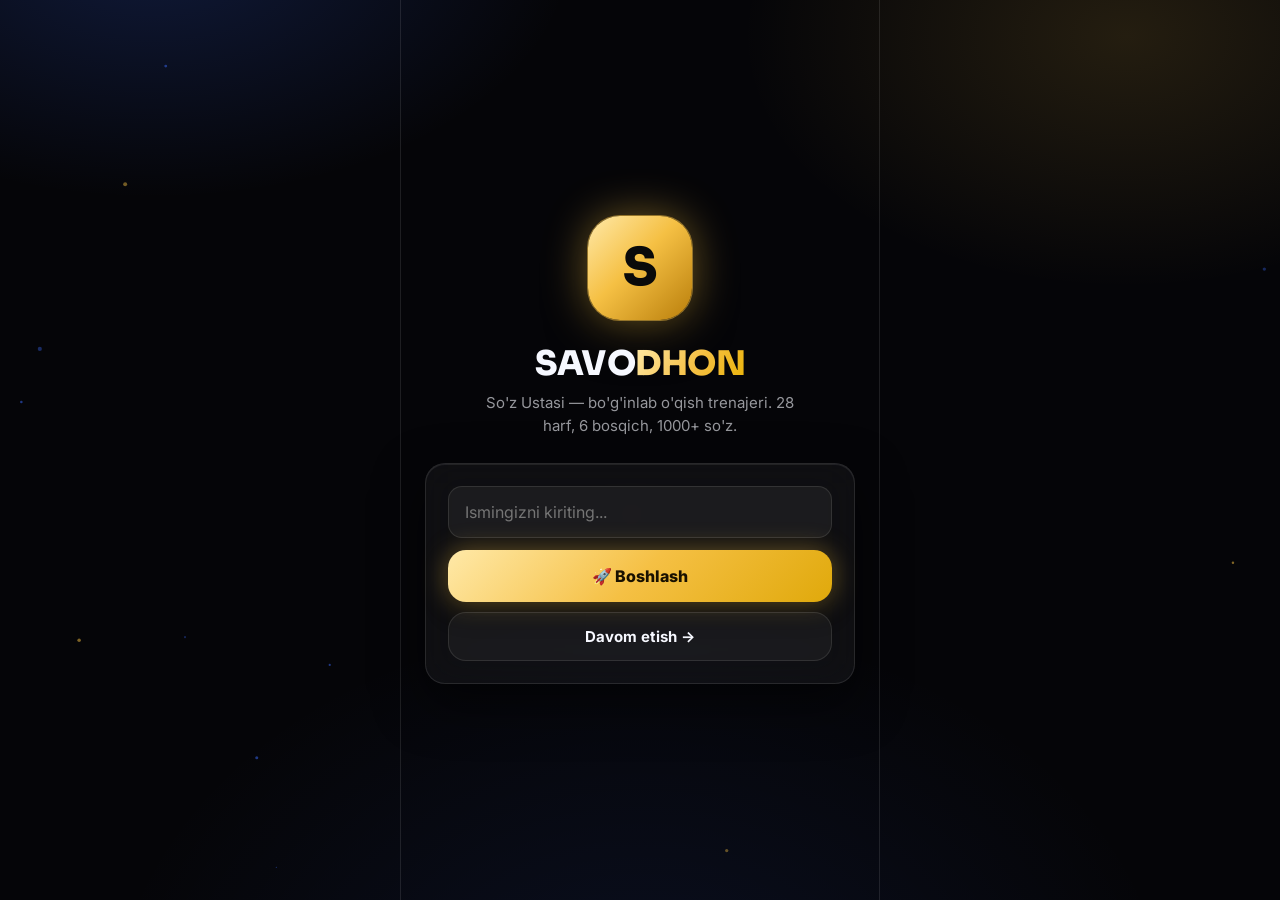
==== index.html @ 5722d954 "Savodhon v3: strategik kengayish + 2026 alifbo - Vizual lugat (351 emoji), bogin chiplari, eshit-tak" ====
<!DOCTYPE html>
<html lang="uz" data-theme="dark">
<head>
<meta charset="UTF-8">
<meta name="viewport" content="width=device-width, initial-scale=1.0, maximum-scale=1.0, user-scalable=no, viewport-fit=cover">
<title>Savodhon — So'z Ustasi</title>
<meta name="description" content="O'zbek tilidagi so'zlarni bo'g'inlab o'rganish uchun premium interaktiv ilova — 28 harf, 1000+ so'z, offline PWA.">
<meta name="theme-color" content="#050508" id="themeColorMeta">
<meta name="apple-mobile-web-app-capable" content="yes">
<meta name="mobile-web-app-capable" content="yes">
<meta name="apple-mobile-web-app-status-bar-style" content="black-translucent">
<meta name="apple-mobile-web-app-title" content="Savodhon">
<link rel="manifest" href="manifest.json">
<link rel="apple-touch-icon" href="data:image/svg+xml,%3Csvg xmlns='http://www.w3.org/2000/svg' viewBox='0 0 192 192'%3E%3Crect width='192' height='192' rx='44' fill='%23050508'/%3E%3Ctext x='96' y='132' font-size='112' font-weight='900' font-family='sans-serif' text-anchor='middle' fill='%23F5C044'%3ES%3C/text%3E%3C/svg%3E">
<link rel="icon" href="data:image/svg+xml,%3Csvg xmlns='http://www.w3.org/2000/svg' viewBox='0 0 64 64'%3E%3Crect width='64' height='64' rx='14' fill='%23050508'/%3E%3Ctext x='32' y='44' font-size='36' font-weight='900' font-family='sans-serif' text-anchor='middle' fill='%23F5C044'%3ES%3C/text%3E%3C/svg%3E">
<link rel="preconnect" href="https://fonts.googleapis.com">
<link rel="preconnect" href="https://fonts.gstatic.com" crossorigin>
<link href="https://fonts.googleapis.com/css2?family=Inter:wght@400;500;600;700;800;900&family=Sora:wght@500;600;700;800&display=swap" rel="stylesheet">
<style>
*{margin:0;padding:0;box-sizing:border-box;-webkit-tap-highlight-color:transparent}
:root{
  --bg:#050508; --bg2:#0A0A14;
  --gold:#F5C044; --gold2:#EAB308; --gold-soft:rgba(245,192,68,.14);
  --blue:#3B6CFF; --blue-soft:rgba(59,108,255,.14);
  --green:#2ED573; --red:#EF4444;
  --card:rgba(255,255,255,.045); --card2:rgba(255,255,255,.07);
  --border:rgba(255,255,255,.10); --border-gold:rgba(245,192,68,.35);
  --text:#F6F8FF; --dim:rgba(246,248,255,.60); --faint:rgba(246,248,255,.38);
  --shadow:0 18px 50px rgba(0,0,0,.55);
  --r:20px;
  --font:'Inter',system-ui,-apple-system,'Segoe UI',Roboto,sans-serif;
  --num:'Sora','Inter',system-ui,sans-serif;
}
[data-theme="light"]{
  --bg:#FFF8EA; --bg2:#FFF1D2;
  --card:rgba(255,255,255,.72); --card2:rgba(255,255,255,.9);
  --border:rgba(146,100,10,.18); --border-gold:rgba(200,140,10,.45);
  --text:#211703; --dim:rgba(33,23,3,.64); --faint:rgba(33,23,3,.42);
  --gold:#C8900A; --gold2:#EAB308; --gold-soft:rgba(234,179,8,.16);
  --shadow:0 18px 45px rgba(150,110,10,.18);
}
html{scroll-behavior:smooth}
body{background:var(--bg);color:var(--text);font-family:var(--font);min-height:100dvh;display:flex;justify-content:center;overflow-x:hidden;transition:background .35s,color .35s}
body::before{content:'';position:fixed;inset:0;z-index:-2;background:
  radial-gradient(700px 420px at 12% -6%, rgba(59,108,255,.20), transparent 60%),
  radial-gradient(640px 420px at 88% 4%, rgba(245,192,68,.13), transparent 60%),
  radial-gradient(900px 700px at 50% 115%, rgba(59,108,255,.10), transparent 60%),
  var(--bg);transition:background .35s}
[data-theme="light"] body::before{background:
  radial-gradient(700px 420px at 12% -6%, rgba(59,108,255,.12), transparent 60%),
  radial-gradient(640px 420px at 88% 4%, rgba(234,179,8,.22), transparent 60%),
  radial-gradient(900px 700px at 50% 115%, rgba(234,179,8,.12), transparent 60%),
  var(--bg)}
#particleCanvas{position:fixed;inset:0;z-index:0;pointer-events:none}
.app-shell{width:100%;max-width:480px;min-height:100dvh;position:relative;z-index:1;display:flex;flex-direction:column}
section{display:none}
section.visible,section.active{display:block;animation:fadeUp .38s cubic-bezier(.2,.8,.25,1)}
#welcomeScreen{display:flex}
#welcomeScreen.hide{display:none}
@keyframes fadeUp{from{opacity:0;transform:translateY(14px)}to{opacity:1;transform:none}}
@keyframes pop{0%{transform:scale(.6);opacity:0}60%{transform:scale(1.12)}100%{transform:scale(1);opacity:1}}
@keyframes shimmer{0%{background-position:-400px 0}100%{background-position:400px 0}}
@keyframes blink{0%,100%{opacity:1}50%{opacity:0}}
@keyframes floaty{0%,100%{transform:translateY(0)}50%{transform:translateY(-8px)}}
button{font-family:var(--font);border:none;cursor:pointer;color:inherit;background:none;transition:transform .12s ease,box-shadow .2s,filter .2s}
button:active{transform:scale(.96)}
/* ---------- WELCOME ---------- */
#welcomeScreen{flex-direction:column;align-items:center;justify-content:center;min-height:100dvh;padding:32px 24px;text-align:center}
#welcomeScreen.hide{display:none!important}
.logo-orb{width:104px;height:104px;border-radius:32px;display:flex;align-items:center;justify-content:center;font-family:var(--num);font-size:52px;font-weight:800;color:#0A0A0A;background:linear-gradient(135deg,#FFE9A8,#F5C044 45%,#B97E0B);box-shadow:0 0 0 1px rgba(245,192,68,.5),0 0 44px rgba(245,192,68,.45),0 18px 40px rgba(0,0,0,.5);animation:floaty 4s ease-in-out infinite}
.w-title{font-family:var(--num);font-size:34px;font-weight:800;margin:22px 0 6px;letter-spacing:-.5px}
.w-title span{background:linear-gradient(120deg,#FFE9A8,#F5C044 55%,#EAB308);-webkit-background-clip:text;background-clip:text;color:transparent}
.w-sub{color:var(--dim);font-size:15px;line-height:1.55;max-width:320px}
.glass{background:var(--card);border:1px solid var(--border);border-radius:var(--r);backdrop-filter:blur(18px);-webkit-backdrop-filter:blur(18px);box-shadow:inset 0 1px 0 rgba(255,255,255,.08),var(--shadow)}
[data-theme="light"] .glass{box-shadow:inset 0 1px 0 rgba(255,255,255,.7),var(--shadow)}
.w-card{width:100%;margin-top:26px;padding:22px}
.w-card input{width:100%;padding:15px 16px;border-radius:14px;border:1px solid var(--border);background:rgba(255,255,255,.05);color:var(--text);font-size:16px;font-family:var(--font);outline:none;transition:border .2s,box-shadow .2s}
[data-theme="light"] .w-card input{background:rgba(255,255,255,.8)}
.w-card input:focus{border-color:var(--gold);box-shadow:0 0 0 3px var(--gold-soft)}
.btn-gold{width:100%;margin-top:12px;padding:16px;border-radius:16px;font-size:16px;font-weight:800;color:#191100;background:linear-gradient(135deg,#FFE9A8,#F5C044 50%,#E0A90B);box-shadow:0 0 26px rgba(245,192,68,.4),0 10px 24px rgba(0,0,0,.35)}
.btn-gold:hover{filter:brightness(1.06)}
.btn-ghost{width:100%;margin-top:10px;padding:14px;border-radius:16px;font-size:15px;font-weight:700;border:1px solid var(--border);background:var(--card)}
#statsPreview{display:flex;gap:10px;width:100%;margin-top:16px}
.stat-mini{flex:1;padding:12px 6px;border-radius:16px;background:var(--card);border:1px solid var(--border);backdrop-filter:blur(14px)}
.stat-mini b{display:block;font-family:var(--num);font-size:19px;color:var(--gold)}
.stat-mini span{font-size:11px;color:var(--dim)}
/* ---------- HEADER ---------- */
.app-header{display:flex;align-items:center;gap:12px;padding:calc(14px + env(safe-area-inset-top)) 18px 10px;position:sticky;top:0;z-index:20;background:color-mix(in srgb,var(--bg) 78%,transparent);backdrop-filter:blur(16px);-webkit-backdrop-filter:blur(16px)}
.avatar{width:46px;height:46px;border-radius:16px;display:flex;align-items:center;justify-content:center;font-family:var(--num);font-size:21px;font-weight:800;color:#191100;background:linear-gradient(135deg,#FFE9A8,#F5C044);box-shadow:0 0 18px rgba(245,192,68,.45);flex-shrink:0}
.h-name{font-weight:800;font-size:16px;line-height:1.2}
.h-lvl{font-size:12px;color:var(--gold);font-weight:700;display:flex;align-items:center;gap:5px}
#levelBadge{cursor:pointer}
.streak-pill{margin-left:auto;display:flex;align-items:center;gap:6px;padding:9px 14px;border-radius:999px;background:rgba(239,68,68,.12);border:1px solid rgba(239,68,68,.4);font-family:var(--num);font-weight:800;font-size:15px;box-shadow:0 0 16px rgba(239,68,68,.25)}
.icon-btn{width:44px;height:44px;border-radius:14px;background:var(--card);border:1px solid var(--border);font-size:19px;display:flex;align-items:center;justify-content:center;backdrop-filter:blur(12px)}
/* ---------- BALANCE CARD ---------- */
.balance{margin:8px 18px 0;padding:22px 20px;border-radius:26px;position:relative;overflow:hidden;background:linear-gradient(150deg,rgba(59,108,255,.20),rgba(255,255,255,.03) 40%,rgba(245,192,68,.16)),var(--card);border:1px solid var(--border-gold);backdrop-filter:blur(22px);box-shadow:inset 0 1px 0 rgba(255,255,255,.12),0 0 40px rgba(245,192,68,.12),var(--shadow)}
.balance::after{content:'';position:absolute;inset:0;background:linear-gradient(110deg,transparent 30%,rgba(255,255,255,.10) 48%,transparent 62%);background-size:400px 100%;animation:shimmer 3.8s linear infinite;pointer-events:none}
.b-label{font-size:12px;letter-spacing:2px;text-transform:uppercase;color:var(--dim);font-weight:700}
.b-xp{font-family:var(--num);font-size:46px;font-weight:800;letter-spacing:-1px;background:linear-gradient(120deg,#FFF6D8,#F5C044 60%,#EAB308);-webkit-background-clip:text;background-clip:text;color:transparent;line-height:1.1}
.b-lvlname{font-size:14px;font-weight:700;color:var(--gold);margin-top:2px}
.b-bar{height:10px;border-radius:99px;background:rgba(255,255,255,.08);margin-top:12px;overflow:hidden;border:1px solid rgba(255,255,255,.06)}
[data-theme="light"] .b-bar{background:rgba(0,0,0,.08)}
#levelBarFill{height:100%;width:0%;border-radius:99px;background:linear-gradient(90deg,#FFE9A8,#F5C044,#EAB308);box-shadow:0 0 14px rgba(245,192,68,.8);transition:width .6s cubic-bezier(.2,.8,.25,1)}
.b-next{font-size:12px;color:var(--dim);margin-top:8px}
.b-goalrow{display:flex;align-items:center;gap:14px;margin-top:14px;padding-top:14px;border-top:1px solid var(--border)}
.ring{position:relative;width:64px;height:64px;flex-shrink:0}
.ring svg{transform:rotate(-90deg)}
.ring b{position:absolute;inset:0;display:flex;align-items:center;justify-content:center;font-family:var(--num);font-size:13px;color:var(--gold)}
#goalFill{height:6px;width:0%;border-radius:99px;background:linear-gradient(90deg,var(--blue),#7AA2FF);box-shadow:0 0 10px rgba(59,108,255,.7);transition:width .5s}
/* ---------- SECTIONS ---------- */
.sec{padding:20px 18px 0}
.sec-title{display:flex;align-items:center;justify-content:space-between;font-family:var(--num);font-size:17px;font-weight:800;margin-bottom:12px}
.sec-title small{font-family:var(--font);font-size:12px;color:var(--gold);font-weight:700}
.qa-grid{display:grid;grid-template-columns:1fr 1fr;gap:12px}
.qa{padding:18px 14px;border-radius:20px;background:var(--card);border:1px solid var(--border);backdrop-filter:blur(18px);text-align:left;box-shadow:inset 0 1px 0 rgba(255,255,255,.07);transition:transform .15s,box-shadow .2s}
.qa:hover{transform:translateY(-3px);box-shadow:inset 0 1px 0 rgba(255,255,255,.1),0 14px 30px rgba(0,0,0,.4)}
.qa .e{font-size:28px}
.qa b{display:block;font-size:14px;margin-top:8px}
.qa span{font-size:11.5px;color:var(--dim)}
.qa.gold{border-color:var(--border-gold);background:linear-gradient(150deg,var(--gold-soft),var(--card))}
.mode-row{display:flex;align-items:center;gap:12px;padding:13px 14px;border-radius:16px;background:var(--card);border:1px solid var(--border);margin-top:10px;width:100%;text-align:left;backdrop-filter:blur(14px)}
.mode-row:hover{transform:translateY(-2px)}
.mode-row .e{font-size:22px}
.mode-row b{font-size:14px;display:block}
.mode-row span{font-size:11.5px;color:var(--dim)}
.mode-row .dots{margin-left:auto}
.progress-dot{width:9px;height:9px;border-radius:99px;background:rgba(255,255,255,.12);display:inline-block;margin-left:5px}
[data-theme="light"] .progress-dot{background:rgba(0,0,0,.12)}
.progress-dot.filled{background:var(--blue);box-shadow:0 0 8px var(--blue)}
.progress-dot.gold{background:var(--gold);box-shadow:0 0 8px var(--gold)}
/* challenge */
.challenge{margin:18px;padding:18px;border-radius:22px;background:linear-gradient(150deg,rgba(245,192,68,.16),var(--card));border:1px solid var(--border-gold);backdrop-filter:blur(18px);position:relative;overflow:hidden}
.challenge-badge{display:inline-block;font-size:11px;font-weight:800;padding:5px 12px;border-radius:99px;background:linear-gradient(135deg,#FFE9A8,#F5C044);color:#191100}
.challenge-badge.done{background:rgba(46,213,115,.18);color:var(--green);border:1px solid rgba(46,213,115,.5)}
#challengeDesc{font-size:15px;font-weight:600;margin:10px 0 4px}
#challengeReward{font-family:var(--num);color:var(--gold);font-weight:800}
#challengeStatus{font-size:12px;color:var(--dim);margin-top:4px}
/* letters */
#letterGrid{display:grid;grid-template-columns:repeat(5,1fr);gap:10px}
.letter-tile{aspect-ratio:.92;border-radius:16px;background:var(--card);border:1px solid var(--border);backdrop-filter:blur(12px);display:flex;flex-direction:column;align-items:center;justify-content:center;font-family:var(--num);font-weight:800;font-size:17px;cursor:pointer;position:relative;transition:transform .15s}
.letter-tile:hover{transform:translateY(-3px)}
.letter-tile.new{border-style:dashed}
.letter-tile.in-progress{border-color:rgba(59,108,255,.55);box-shadow:0 0 14px rgba(59,108,255,.25)}
.letter-tile.mastered{border-color:var(--border-gold);background:linear-gradient(160deg,var(--gold-soft),var(--card));box-shadow:0 0 16px rgba(245,192,68,.25)}
.progress-mini{font-size:10px;font-family:var(--font);color:var(--dim);font-weight:700;margin-top:2px}
.master-badge{position:absolute;top:5px;right:7px;font-size:11px;color:var(--gold)}
/* stats */
.stat-grid{display:grid;grid-template-columns:1fr 1fr;gap:12px}
.stat-card{padding:16px;border-radius:18px;background:var(--card);border:1px solid var(--border);backdrop-filter:blur(14px)}
.stat-card b{font-family:var(--num);font-size:23px;display:block}
.stat-card span{font-size:12px;color:var(--dim)}
.stat-card.g b{color:var(--gold)} .stat-card.bl b{color:#7AA2FF} .stat-card.gr b{color:var(--green)}
.chart-card{margin-top:12px;padding:16px;border-radius:18px;background:var(--card);border:1px solid var(--border);backdrop-filter:blur(14px)}
.chart-card h4{font-size:13px;margin-bottom:10px;color:var(--dim)}
.chart-card canvas{width:100%;height:130px;display:block}
.time-row{display:flex;gap:12px;margin-top:12px}
.time-box{flex:1;padding:14px;border-radius:16px;background:var(--card);border:1px solid var(--border)}
.time-box b{font-family:var(--num);font-size:17px}
.time-box span{font-size:11px;color:var(--dim);display:block;margin-bottom:6px}
.tbar{height:6px;border-radius:99px;background:rgba(255,255,255,.08);overflow:hidden;margin-top:8px}
[data-theme="light"] .tbar{background:rgba(0,0,0,.08)}
#dailyTimeFill,#weeklyTimeFill{height:100%;width:0%;border-radius:99px;background:linear-gradient(90deg,var(--blue),#7AA2FF)}
/* achievements */
#achievementsList{display:grid;grid-template-columns:repeat(4,1fr);gap:10px}
.achievement-card{padding:13px 6px;border-radius:16px;background:var(--card);border:1px solid var(--border);text-align:center;opacity:.45;filter:grayscale(1)}
.achievement-card.unlocked{opacity:1;filter:none;border-color:var(--border-gold);box-shadow:0 0 14px rgba(245,192,68,.2);animation:pop .4s}
.achievement-icon{font-size:23px}
.achievement-name{font-size:10px;font-weight:700;margin-top:5px;color:var(--dim)}
.achievement-card.unlocked .achievement-name{color:var(--text)}
/* bottom nav */
.bottom-nav{position:fixed;bottom:0;left:50%;transform:translateX(-50%);width:100%;max-width:480px;z-index:30;display:flex;padding:10px 16px calc(12px + env(safe-area-inset-bottom));background:color-mix(in srgb,var(--bg) 82%,transparent);backdrop-filter:blur(20px);-webkit-backdrop-filter:blur(20px);border-top:1px solid var(--border)}
.nav-btn{flex:1;display:flex;flex-direction:column;align-items:center;gap:3px;font-size:10.5px;font-weight:700;color:var(--faint);padding:8px 0;border-radius:14px}
.nav-btn .i{font-size:21px}
.nav-btn.on{color:var(--gold)}
.nav-btn.on .i{filter:drop-shadow(0 0 8px rgba(245,192,68,.7))}
#mainScreen{padding-bottom:110px}
/* ---------- ALPHABET SCREEN ---------- */
.alpha-head{display:flex;align-items:center;gap:12px;padding:calc(14px + env(safe-area-inset-top)) 18px 6px;position:sticky;top:0;z-index:20;background:color-mix(in srgb,var(--bg) 82%,transparent);backdrop-filter:blur(16px)}
.alpha-head h2{font-family:var(--num);font-size:20px}
.alpha-sec{font-size:13px;font-weight:800;color:var(--dim);margin:16px 18px 10px;letter-spacing:1px;text-transform:uppercase}
.alpha-grid{display:grid;grid-template-columns:repeat(4,1fr);gap:10px;padding:0 18px}
.letter-btn{padding:16px 6px;border-radius:16px;background:var(--card);border:1px solid var(--border);font-family:var(--num);font-weight:800;font-size:18px;cursor:pointer;position:relative;backdrop-filter:blur(12px);transition:transform .15s}
.letter-btn:hover{transform:translateY(-3px)}
.letter-btn.in-progress{border-color:rgba(59,108,255,.55)}
.letter-btn.mastered{border-color:var(--border-gold);background:linear-gradient(160deg,var(--gold-soft),var(--card))}
.letter-progress{display:block;font-size:10px;font-family:var(--font);color:var(--dim);font-weight:700;margin-top:3px}
.master-icon{position:absolute;top:6px;right:8px;font-size:12px;color:var(--gold)}
#alphabetScreen{padding-bottom:40px}
/* ---------- FOCUS ---------- */
#focusScreen{min-height:100dvh;flex-direction:column;padding-bottom:30px}
#focusScreen.active{display:flex}
.f-top{display:flex;align-items:center;gap:10px;padding:calc(14px + env(safe-area-inset-top)) 18px 0}
#lessonLabel{font-size:14px;font-weight:700;color:var(--dim)}
.f-prog{padding:12px 18px 0}
.f-prog-meta{display:flex;justify-content:space-between;font-size:12px;font-weight:800;color:var(--gold);margin-bottom:8px}
.f-bar{height:10px;border-radius:99px;background:rgba(255,255,255,.08);overflow:hidden}
[data-theme="light"] .f-bar{background:rgba(0,0,0,.08)}
#focusProgressThumb{height:100%;width:0%;border-radius:99px;background:linear-gradient(90deg,var(--blue),var(--gold));box-shadow:0 0 12px rgba(245,192,68,.6);transition:width .4s}
#focusTimerBar{display:none;align-items:center;gap:10px;margin:12px 18px 0;padding:10px 14px;border-radius:14px;background:var(--blue-soft);border:1px solid rgba(59,108,255,.4);font-family:var(--num);font-weight:800}
#timerProgressFill{height:6px;background:var(--blue);border-radius:99px;transition:width 1s linear}
#timerBtn.on{background:var(--blue-soft);border-color:var(--blue)}
.word-card{margin:16px 18px 0;padding:30px 16px;border-radius:24px;text-align:center;background:linear-gradient(160deg,rgba(59,108,255,.14),var(--card) 55%,rgba(245,192,68,.10));border:1px solid var(--border);backdrop-filter:blur(20px)}
#wordDisplay{font-family:var(--num);font-size:30px;font-weight:800;letter-spacing:1px;line-height:1.6}
.syllable{padding:3px 7px;border-radius:10px;transition:all .25s;display:inline-block;margin:2px 1px}
.syllable.consonant{color:#9DBCFF}
.syllable.vowel{color:#FFE1A1}
[data-theme="light"] .syllable.consonant{color:#1E40C9}
[data-theme="light"] .syllable.vowel{color:#9A6200}
.syllable.correct{background:rgba(46,213,115,.18);color:var(--green)!important;box-shadow:0 0 12px rgba(46,213,115,.35)}
.word-appear{animation:pop .35s}
#gameInputWrapper{margin:14px 18px 0;padding:18px;border-radius:20px;background:var(--card);border:1px solid var(--border);backdrop-filter:blur(16px);cursor:text;transition:box-shadow .3s,border .3s}
#gameInputWrapper.success-neon-glow{border-color:rgba(46,213,115,.7);box-shadow:0 0 26px rgba(46,213,115,.4)}
#mirrorInput{font-family:var(--num);font-size:24px;font-weight:700;min-height:36px;letter-spacing:2px}
#mirrorInput.wrong{color:var(--red)}
#mirrorInput.correct{color:var(--green)}
#mirrorInput.shake{animation:shake .45s}
@keyframes shake{0%,100%{transform:none}20%,60%{transform:translateX(-7px)}40%,80%{transform:translateX(7px)}}
#cursor{display:inline-block;width:3px;height:26px;background:var(--gold);vertical-align:middle;animation:blink 1s infinite;border-radius:2px}
#hiddenInput{position:fixed;top:0;left:0;width:10px;height:10px;opacity:0;border:none;outline:none;pointer-events:none}
.f-actions{display:flex;gap:10px;padding:14px 18px 0}
.f-btn{flex:1;padding:13px;border-radius:15px;background:var(--card);border:1px solid var(--border);font-weight:800;font-size:14px;backdrop-filter:blur(12px)}
#feedbackArea{text-align:center;min-height:64px;padding:10px 18px 0}
#feedbackMsg{font-weight:800;font-size:17px;opacity:0;transition:opacity .3s}
#feedbackMsg.show{opacity:1}
#feedbackMsg.success{color:var(--green)}
#feedbackMsg.error{color:var(--red)}
#xpPopup{display:none;font-family:var(--num);font-weight:800;color:var(--gold);font-size:18px;animation:pop .4s;text-shadow:0 0 16px rgba(245,192,68,.7)}
#successCard{display:none;margin:0 18px;padding:14px;border-radius:16px;background:rgba(46,213,115,.1);border:1px solid rgba(46,213,115,.45);text-align:center;font-weight:700}
#nextBtn{display:none;margin:14px 18px 0;padding:17px;border-radius:17px;font-size:16px;font-weight:800;color:#191100;background:linear-gradient(135deg,#FFE9A8,#F5C044,#E0A90B);box-shadow:0 0 26px rgba(245,192,68,.45)}
#nextBtn.visible{display:block;animation:pop .35s}
/* ---------- MODALS / GUARD ---------- */
.modal-overlay{position:fixed;inset:0;z-index:60;background:rgba(0,0,0,.65);backdrop-filter:blur(6px);display:none;align-items:flex-end;justify-content:center}
.modal-overlay.active{display:flex}
.modal{width:100%;max-width:480px;max-height:82dvh;overflow-y:auto;background:var(--bg2);border:1px solid var(--border);border-bottom:none;border-radius:26px 26px 0 0;padding:22px 20px calc(26px + env(safe-area-inset-bottom));animation:fadeUp .3s}
.modal h3{font-family:var(--num);font-size:18px;margin-bottom:14px}
.level-row{display:flex;justify-content:space-between;padding:11px 13px;border-radius:13px;background:var(--card);border:1px solid var(--border);margin-bottom:8px;font-size:14px;font-weight:700}
.level-row.current{border-color:var(--border-gold);box-shadow:0 0 14px rgba(245,192,68,.25)}
.level-range{font-family:var(--num);color:var(--gold)}
.set-row{display:flex;align-items:center;justify-content:space-between;gap:10px;padding:13px 14px;border-radius:15px;background:var(--card);border:1px solid var(--border);margin-bottom:10px;font-weight:700;font-size:14px;width:100%;text-align:left}
.set-row select{background:var(--bg2);color:var(--text);border:1px solid var(--border);border-radius:10px;padding:8px;font-family:var(--font)}
#guardOverlay{position:fixed;inset:0;z-index:70;background:rgba(3,3,8,.92);display:none;align-items:center;justify-content:center;text-align:center;padding:30px}
.kbd{background:var(--card);border:1px solid var(--border);border-radius:8px;padding:2px 9px;font-family:var(--num);font-size:13px}
.kbd{background:var(--card);border:1px solid var(--border);border-radius:8px;padding:2px 9px;font-family:var(--num);font-size:13px}
/* ---------- V3: soft buttons, transitions, visual, chips, logoped ---------- */
button,.btn-gold,.btn-ghost,.f-btn,.qa,.mode-row,.letter-btn,.letter-tile,.nav-btn{border-radius:18px}
.btn-gold,.btn-ghost,.f-btn,.qa,.mode-row{transition:transform .18s cubic-bezier(.34,1.56,.64,1),box-shadow .2s,filter .2s}
.btn-gold:active,.btn-ghost:active,.f-btn:active,.qa:active,.mode-row:active{transform:scale(.93)}
@media(prefers-reduced-motion:reduce){*{animation:none!important;transition:none!important;scroll-behavior:auto!important}}
.screen-enter{animation:screenIn .32s cubic-bezier(.2,.8,.25,1)}
@keyframes screenIn{from{opacity:0;transform:translateX(26px)}to{opacity:1;transform:none}}
.screen-enter-back{animation:screenInBack .32s cubic-bezier(.2,.8,.25,1)}
@keyframes screenInBack{from{opacity:0;transform:translateX(-26px)}to{opacity:1;transform:none}}
.visual-wrap{margin:16px 18px 0;padding:22px 16px 16px;border-radius:24px;text-align:center;background:linear-gradient(160deg,rgba(245,192,68,.14),var(--card) 60%);border:1px solid var(--border-gold);backdrop-filter:blur(18px)}
.visual-emoji{font-size:112px;line-height:1.2;filter:drop-shadow(0 0 26px rgba(245,192,68,.55));animation:floaty 3.4s ease-in-out infinite}
.visual-word{font-family:var(--num);font-weight:800;font-size:15px;margin-top:8px;color:var(--dim)}
.visual-toggle{margin-top:10px;font-size:13px;font-weight:800;padding:9px 16px;border-radius:999px;border:1px solid var(--border);background:var(--card)}
.syl-chips{display:flex;flex-wrap:wrap;gap:9px;justify-content:center;margin:14px 18px 0}
.syl-chip{padding:11px 17px;border-radius:999px;font-family:var(--num);font-weight:800;font-size:17px;background:var(--card2);border:1px solid var(--border-gold);box-shadow:0 4px 14px rgba(0,0,0,.25);transition:transform .16s cubic-bezier(.34,1.56,.64,1),box-shadow .2s,background .2s}
.syl-chip:active{transform:scale(.88)}
.syl-chip.pulse{animation:chipPulse .7s ease 2;background:rgba(46,213,115,.22);border-color:rgba(46,213,115,.7);box-shadow:0 0 18px rgba(46,213,115,.55)}
@keyframes chipPulse{0%,100%{transform:scale(1)}50%{transform:scale(1.14)}}
.listen-card{margin:14px 18px 0;padding:18px;border-radius:20px;background:var(--card);border:1px solid rgba(59,108,255,.4);backdrop-filter:blur(16px)}
.listen-card h4{font-size:14px;margin-bottom:6px}
.listen-tip{font-size:12.5px;color:var(--dim);line-height:1.55;background:var(--gold-soft);border:1px solid var(--border-gold);border-radius:12px;padding:10px 12px;margin-top:10px}
.listen-row{display:flex;gap:10px;margin-top:12px}
.listen-btn{flex:1;padding:13px;border-radius:15px;font-weight:800;font-size:13.5px;border:1px solid var(--border);background:var(--card2)}
.listen-btn.primary{background:linear-gradient(135deg,#FFE9A8,#F5C044);color:#191100;border:none}
.listen-btn.rec{background:rgba(239,68,68,.14);border-color:rgba(239,68,68,.5)}
.listen-btn.rec.live{background:rgba(239,68,68,.35);animation:chipPulse 1s infinite}
#listenResult{font-size:13.5px;font-weight:700;margin-top:10px;min-height:20px;text-align:center}
.artic-btn{position:absolute;bottom:5px;left:7px;font-size:12px;opacity:.85;background:var(--card);border:1px solid var(--border);border-radius:99px;width:22px;height:22px;display:flex;align-items:center;justify-content:center}
.letter-btn .artic-btn{bottom:5px;left:6px}
.artic-big{font-family:var(--num);font-size:64px;font-weight:800;text-align:center;background:linear-gradient(120deg,#FFE9A8,#F5C044);-webkit-background-clip:text;background-clip:text;color:transparent}
.artic-sec{font-size:13.5px;line-height:1.65;color:var(--dim);margin-top:10px}
.artic-sec b{color:var(--text)}
.summary-hero{text-align:center;padding:18px;border-radius:20px;background:linear-gradient(150deg,var(--gold-soft),var(--card));border:1px solid var(--border-gold);margin-bottom:12px}
.summary-hero .big{font-family:var(--num);font-size:44px;font-weight:800;color:var(--gold)}
.sum-grid{display:grid;grid-template-columns:1fr 1fr;gap:10px;margin-bottom:12px}
.sum-box{padding:13px;border-radius:15px;background:var(--card);border:1px solid var(--border);text-align:center}
.sum-box b{font-family:var(--num);font-size:19px;display:block}
.sum-box span{font-size:11px;color:var(--dim)}
.report-box{margin-top:12px;padding:16px;border-radius:18px;background:var(--card);border:1px solid var(--border)}
.report-box pre{white-space:pre-wrap;font-family:var(--font);font-size:12.5px;line-height:1.6;color:var(--text);margin:8px 0}
@media(min-width:520px){.app-shell{border-left:1px solid var(--border);border-right:1px solid var(--border)}}
</style>
</head>
<body>
<canvas id="particleCanvas"></canvas>
<div class="app-shell">

<!-- ================= WELCOME ================= -->
<section id="welcomeScreen">
  <div class="logo-orb">S</div>
  <div class="w-title">SAVO<span>DHON</span></div>
  <p class="w-sub">So'z Ustasi — bo'g'inlab o'qish trenajeri. 28 harf, 6 bosqich, 1000+ so'z.</p>
  <div class="glass w-card">
    <input id="nameInput" type="text" maxlength="24" placeholder="Ismingizni kiriting..." autocomplete="off">
    <button class="btn-gold" id="startBtn">🚀 Boshlash</button>
    <button class="btn-ghost" id="continueBtn">Davom etish →</button>
  </div>
  <div id="statsPreview" style="display:none">
    <div class="stat-mini"><b id="statWords">0</b><span>so'z</span></div>
    <div class="stat-mini"><b id="statDays">0</b><span>kun streak</span></div>
    <div class="stat-mini"><b id="statXP">0</b><span>XP</span></div>
  </div>
</section>

<!-- ================= MAIN ================= -->
<section id="mainScreen">
  <header class="app-header">
    <div class="avatar" id="userAvatar">S</div>
    <div>
      <div class="h-name" id="userNameDisplay">Savodhon</div>
      <div class="h-lvl" id="levelBadge" onclick="showLevelInfo()">⭐ <span id="levelDisplay">1</span>-daraja · <span id="levelNameMini">Yangi boshlovchi</span></div>
    </div>
    <div class="streak-pill">🔥 <span id="streakCount">0</span></div>
    <button class="icon-btn" onclick="openModal('settingsModal')" aria-label="Sozlamalar">⚙️</button>
  </header>

  <div class="balance">
    <div class="b-label">Umumiy balans · XP</div>
    <div class="b-xp" id="totalXP">0</div>
    <div class="b-lvlname" id="levelNameFull">Yangi boshlovchi</div>
    <div class="b-bar"><div id="levelBarFill"></div></div>
    <div class="b-next" id="nextLevelText"></div>
    <div class="b-goalrow">
      <div class="ring">
        <svg width="64" height="64" viewBox="0 0 64 64">
          <circle cx="32" cy="32" r="26" fill="none" stroke="rgba(255,255,255,.08)" stroke-width="7"/>
          <circle id="goalRingFg" cx="32" cy="32" r="26" fill="none" stroke="#F5C044" stroke-width="7" stroke-linecap="round" stroke-dasharray="163.36" stroke-dashoffset="163.36" style="filter:drop-shadow(0 0 6px rgba(245,192,68,.8))"/>
        </svg>
        <b id="goalPct">0%</b>
      </div>
      <div style="flex:1">
        <div style="font-size:13px;font-weight:800">🎯 Kunlik maqsad</div>
        <div style="font-size:12px;color:var(--dim);font-weight:700" id="goalCount">0 / 20 so'z</div>
        <div class="b-bar" style="height:6px;margin-top:8px"><div id="goalFill"></div></div>
      </div>
    </div>
  </div>

  <div class="sec">
    <div class="sec-title">⚡ Tezkor harakatlar</div>
    <div class="qa-grid">
      <button class="qa" onclick="startMode('letters')"><div class="e">🔤</div><b>Bo'g'in treneri</b><span>Harf → bosqich → so'z</span></button>
      <button class="qa" onclick="startMode('global')"><div class="e">🧱</div><b>So'z quruvchi</b><span>1008 so'z marafoni</span></button>
      <button class="qa" onclick="startMode('review')"><div class="e">⚡</div><b>Tezkor test</b><span>SRS takrorlash</span></button>
      <button class="qa" onclick="startMode('listen')"><div class="e">🎙</div><b>Eshit-takrorla</b><span>Logoped rejimi</span></button>
      <button class="qa gold" onclick="startDailyChallenge()"><div class="e">🎯</div><b>Kunlik challenge</b><span>+50 XP bonus</span></button>
      <button class="qa gold" onclick="startMode('smart')"><div class="e">🧠</div><b>Aqlli mashq</b><span>SM-2 + zaif so'zlar</span></button>
    </div>
  </div>

  <div class="sec">
    <div class="challenge" id="dailyChallenge">
      <span class="challenge-badge" id="challengeBadge">Yangi</span>
      <div id="challengeDesc">Kunlik vazifa yuklanmoqda...</div>
      <div style="display:flex;align-items:center;justify-content:space-between;margin-top:10px">
        <span id="challengeReward">+50 XP</span>
        <button class="btn-gold" style="width:auto;margin:0;padding:11px 22px;font-size:14px" onclick="startDailyChallenge()">Boshlash →</button>
      </div>
      <div id="challengeStatus"></div>
    </div>
  </div>

  <div class="sec">
    <div class="sec-title">🔤 Alifbo <small onclick="showAlphabetScreen()" style="cursor:pointer">Barchasi →</small></div>
    <div id="letterGrid"></div>
  </div>

  <div class="sec">
    <div class="sec-title">🏋️ Trenajerlar</div>
    <button class="mode-row" onclick="startMode('letters')"><span class="e">🔤</span><span><b>Bo'g'inlar</b><span>Harfma-harf mashq</span></span><span class="dots" id="lettersProgress"></span></button>
    <button class="mode-row" onclick="startMode('global')"><span class="e">🌍</span><span><b>Global marafon</b><span>Barcha so'zlar</span></span><span class="dots" id="globalProgress"></span></button>
    <button class="mode-row" onclick="startMode('weak')"><span class="e">🧠</span><span><b>Qiyin so'zlar</b><span>Xatolar ustida ishlash</span></span><span class="dots" id="weakProgress"></span></button>
    <button class="mode-row" onclick="startMode('review')"><span class="e">🔁</span><span><b>Takrorlash</b><span>SRS xotira tizimi</span></span><span class="dots" id="reviewProgress"></span></button>
    <button class="mode-row" onclick="startMode('smart')"><span class="e">🧠</span><span><b>Aqlli mashq</b><span>Zaif + SM-2 + yangi</span></span><span class="dots" id="smartProgress"></span></button>
    <button class="mode-row" onclick="startMode('listen')"><span class="e">🎙</span><span><b>Eshit-takrorla</b><span>Logoped: sekin eshit, takrorla</span></span><span class="dots" id="listenProgress"></span></button>
  </div>

  <div class="sec">
    <div class="sec-title">📊 Statistika</div>
    <div class="stat-grid">
      <div class="stat-card g"><b id="wordsLearned">0</b><span>📚 O'rganilgan so'z</span></div>
      <div class="stat-card gr"><b id="masteredCount">0</b><span>👑 Master harflar</span></div>
      <div class="stat-card bl"><b id="accuracy">0%</b><span>🎯 Aniqlik</span></div>
      <div class="stat-card"><b id="goalStat">0%</b><span>📅 Kunlik rejadagi ulush</span></div>
    </div>
    <div class="chart-card"><h4>📈 Haftalik faollik (so'zlar)</h4><canvas id="weeklyChart" width="600" height="260"></canvas></div>
    <div class="chart-card"><h4>🔤 Harflar o'zlashtirilishi (%)</h4><canvas id="progressChart" width="600" height="260"></canvas></div>
    <div class="time-row">
      <div class="time-box"><span>⏱ Bugun mashq</span><b id="dailyTime">00:00</b><div class="tbar"><div id="dailyTimeFill"></div></div></div>
      <div class="time-box"><span>🗓 Haftalik mashq</span><b id="weeklyTime">0daq</b><div class="tbar"><div id="weeklyTimeFill"></div></div></div>
    </div>
    <div class="report-box">
      <div style="font-size:13px;font-weight:800">📋 Haftalik hisobot (ota-ona / o'qituvchi)</div>
      <pre id="weeklyReportText">Hisobot tayyorlanmoqda...</pre>
      <div style="display:flex;gap:10px">
        <button class="f-btn" style="flex:1" onclick="buildWeeklyReport()">🔄 Yangilash</button>
        <button class="f-btn" style="flex:1" onclick="copyWeeklyReport()">📋 Nusxalash</button>
      </div>
    </div>
  </div>

  <div class="sec" style="padding-bottom:10px">
    <div class="sec-title">🏆 Yutuqlar</div>
    <div id="achievementsList"></div>
  </div>

  <nav class="bottom-nav">
    <button class="nav-btn on" id="navHome" onclick="switchTab('main')"><span class="i">🏠</span>Bosh sahifa</button>
    <button class="nav-btn" id="navAlpha" onclick="switchTab('alphabet')"><span class="i">🔤</span>Alifbo</button>
    <button class="nav-btn" onclick="openModal('modeSheet')"><span class="i">🎯</span>Mashq</button>
    <button class="nav-btn" onclick="openModal('profileModal')"><span class="i">👤</span>Profil</button>
  </nav>
</section>

<!-- ================= ALPHABET ================= -->
<section id="alphabetScreen">
  <div class="alpha-head">
    <button class="icon-btn" onclick="exitAlphabetScreen()">←</button>
    <h2>🔤 Alifbo</h2>
    <button class="btn-gold" style="width:auto;margin:0 0 0 auto;padding:10px 18px;font-size:13px" onclick="startDailyChallengeFromAlphabet()">🎯 Challenge</button>
  </div>
  <div class="alpha-sec">Asosiy harflar · 25</div>
  <div class="alpha-grid" id="basicLetters"></div>
  <div class="alpha-sec">Maxsus harflar · 5</div>
  <div class="alpha-grid" id="specialLetters"></div>
</section>

<!-- ================= FOCUS ================= -->
<section id="focusScreen">
  <div class="f-top">
    <button class="icon-btn" onclick="exitFocus()">✕</button>
    <div id="lessonLabel">Dars</div>
    <button class="icon-btn" id="timerBtn" style="margin-left:auto" onclick="toggleTimer()" aria-label="Taymer">⏱</button>
  </div>
  <div class="f-prog">
    <div class="f-prog-meta"><span id="focusStepLabel">1-Bosqich</span><span id="focusWordCount">1/36</span></div>
    <div class="f-bar"><div id="focusProgressThumb"></div></div>
  </div>
  <div id="focusTimerBar"><span>⏱</span><span id="timerDisplay">25:00</span><div style="flex:1;height:6px;border-radius:99px;background:rgba(255,255,255,.12);overflow:hidden"><div id="timerProgressFill" style="width:100%"></div></div><span id="timerLabel">25:00</span></div>
  <div class="word-card"><div id="wordDisplay"></div></div>
  <div class="visual-wrap" id="visualWrap">
    <div class="visual-emoji" id="visualEmoji">📖</div>
    <div class="visual-word" id="visualWord"></div>
    <button class="visual-toggle" id="visualToggle" onclick="toggleVisual(event)">🖼 Rasmni yashirish</button>
  </div>
  <div class="syl-chips" id="sylChips"></div>
  <div class="listen-card" id="listenCard" style="display:none">
    <h4>🎙 Eshit — Takrorla (logoped rejimi)</h4>
    <div style="font-size:12.5px;color:var(--dim)" id="listenWordHint"></div>
    <div class="listen-tip" id="articTip"></div>
    <div class="listen-row">
      <button class="listen-btn primary" id="listenPlayBtn" onclick="listenPlaySlow()">🔊 Sekin eshitish</button>
      <button class="listen-btn rec" id="listenRecBtn" onclick="listenRecord()">🎙 Gapirish</button>
    </div>
    <div class="listen-row" id="selfAssessRow" style="display:none">
      <button class="listen-btn" onclick="selfAssess(true)">👍 To'g'ri aytdim</button>
      <button class="listen-btn" onclick="selfAssess(false)">💪 Qiyin bo'ldi</button>
    </div>
    <div id="listenResult"></div>
  </div>
  <div id="gameInputWrapper" onclick="focusInput()">
    <div id="mirrorInput"><span id="mirrorText"></span><span id="cursor"></span></div>
    <input id="hiddenInput" type="text" autocomplete="off" autocapitalize="off" autocorrect="off" spellcheck="false">
  </div>
  <div class="f-actions">
    <button class="f-btn" onclick="showHint()">💡 Hint <span id="hintCount">(3)</span></button>
    <button class="f-btn" onclick="speakWord()">🔊 Eshitish</button>
    <button class="f-btn" id="listenToggleBtn" onclick="toggleListenCard()">🎙 Takrorla</button>
  </div>
  <div id="feedbackArea">
    <div id="feedbackMsg"></div>
    <div id="xpPopup">+10 XP 🎉</div>
  </div>
  <div id="successCard"><div style="display:flex;justify-content:space-between;align-items:center"><div>✅ To'g'ri!</div><div style="font-family:var(--num);color:var(--gold)">+10 XP 🎉</div></div></div>
  <button id="nextBtn" onclick="handleNext()">Keyingi so'z → (Enter)</button>
</section>

</div><!-- /app-shell -->

<!-- guard -->
<div id="guardOverlay" onclick="requestFullscreen()"><div><div style="font-size:54px">📱</div><h2 style="font-family:var(--num);margin:12px 0">Davom etish uchun bosing</h2><p style="color:var(--dim)">To'liq ekran rejimi</p></div></div>

<!-- artic modal -->
<div class="modal-overlay" id="articModal"><div class="modal" style="text-align:center">
  <div class="artic-big" id="articBig">A</div>
  <h3 id="articTitle" style="margin-top:6px">A tovushi</h3>
  <div class="artic-sec" id="articBody" style="text-align:left"></div>
  <div style="display:flex;gap:10px;margin-top:14px">
    <button class="listen-btn primary" style="flex:1" onclick="articListen()">🔊 Tinglash</button>
    <button class="listen-btn" style="flex:1" onclick="closeModal('articModal')">Yopish</button>
  </div>
</div></div>

<!-- session summary modal -->
<div class="modal-overlay" id="summaryModal"><div class="modal">
  <h3>🎉 Sessiya xulosasi</h3>
  <div class="summary-hero"><div class="big" id="sumPct">0%</div><div id="sumMsg" style="font-weight:700;font-size:14px">Ajoyib harakat!</div></div>
  <div class="sum-grid">
    <div class="sum-box"><b id="sumCorrect">0/0</b><span>✅ To'g'ri javoblar</span></div>
    <div class="sum-box"><b id="sumTime">0s</b><span>⏱ O'rtacha javob vaqti</span></div>
    <div class="sum-box"><b id="sumXP">+0 XP</b><span>⭐ Sessiya XP</span></div>
    <div class="sum-box"><b id="sumStreak">🔥 0</b><span>Streak</span></div>
  </div>
  <div class="listen-tip" id="sumGoal"></div>
  <button class="btn-gold" onclick="closeModal('summaryModal')">Davom etish 🚀</button>
</div></div>

<!-- level modal -->
<div class="modal-overlay" id="levelModal"><div class="modal">
  <h3>⭐ Darajalar (15)</h3>
  <div id="levelList"></div>
  <button class="btn-ghost" onclick="closeModal('levelModal')">Yopish</button>
</div></div>

<!-- shortcuts modal -->
<div class="modal-overlay" id="shortcutsModal"><div class="modal">
  <h3>⌨️ Klaviatura yorliqlari</h3>
  <div class="set-row"><span><span class="kbd">Enter</span> — keyingi so'z</span></div>
  <div class="set-row"><span><span class="kbd">H</span> — hint ko'rsatish</span></div>
  <div class="set-row"><span><span class="kbd">S</span> — so'zni eshitish</span></div>
  <div class="set-row"><span><span class="kbd">T</span> — taymer on/off</span></div>
  <div class="set-row"><span><span class="kbd">Esc</span> — orqaga</span></div>
  <button class="btn-ghost" onclick="closeModal('shortcutsModal')">Yopish</button>
</div></div>

<!-- mode sheet -->
<div class="modal-overlay" id="modeSheet"><div class="modal">
  <h3>🎯 Mashq rejimini tanlang</h3>
  <button class="mode-row" onclick="closeModal('modeSheet');startMode('letters')"><span class="e">🔤</span><span><b>Bo'g'in treneri</b><span>Harf → bosqich → so'z</span></span></button>
  <button class="mode-row" onclick="closeModal('modeSheet');startMode('global')"><span class="e">🧱</span><span><b>So'z quruvchi</b><span>1008 so'z marafoni</span></span></button>
  <button class="mode-row" onclick="closeModal('modeSheet');startMode('weak')"><span class="e">🧠</span><span><b>Qiyin so'zlar</b><span>Xatolar ustida ishlash</span></span></button>
  <button class="mode-row" onclick="closeModal('modeSheet');startMode('review')"><span class="e">🔁</span><span><b>Tezkor test</b><span>SRS takrorlash</span></span></button>
  <button class="mode-row" onclick="closeModal('modeSheet');startMode('smart')"><span class="e">🧠</span><span><b>Aqlli mashq</b><span>Zaif + SM-2 + yangi</span></span></button>
  <button class="mode-row" onclick="closeModal('modeSheet');startMode('listen')"><span class="e">🎙</span><span><b>Eshit-takrorla</b><span>Logoped rejimi</span></span></button>
  <button class="btn-ghost" onclick="closeModal('modeSheet')">Bekor qilish</button>
</div></div>

<!-- settings modal -->
<div class="modal-overlay" id="settingsModal"><div class="modal">
  <h3>⚙️ Sozlamalar</h3>
  <button class="set-row" onclick="toggleTheme()"><span>🌙 Mavzu (Midnight / Golden)</span><span id="themeName">Midnight</span></button>
  <div class="set-row"><span>🎯 Kunlik maqsad (so'z)</span><select id="goalSelect" onchange="changeGoal(this.value)"></select></div>
  <button class="set-row" onclick="closeModal('settingsModal');openModal('shortcutsModal')"><span>⌨️ Klaviatura yorliqlari</span><span>→</span></button>
  <button class="set-row" onclick="requestFullscreen()"><span>📱 To'liq ekran</span><span>→</span></button>
  <button class="btn-ghost" onclick="closeModal('settingsModal')">Yopish</button>
</div></div>

<!-- profile modal -->
<div class="modal-overlay" id="profileModal"><div class="modal" style="text-align:center">
  <div class="avatar" id="profileAvatar" style="width:72px;height:72px;font-size:32px;margin:0 auto;border-radius:24px">S</div>
  <h3 id="profileName" style="margin:12px 0 2px">Foydalanuvchi</h3>
  <div style="color:var(--gold);font-weight:800;font-size:13px" id="profileLevel">1-daraja</div>
  <div style="display:flex;gap:10px;margin:16px 0;text-align:center">
    <div class="stat-mini" style="flex:1"><b id="profileXP">0</b><span>XP</span></div>
    <div class="stat-mini" style="flex:1"><b id="profileWords">0</b><span>so'z</span></div>
    <div class="stat-mini" style="flex:1"><b id="profileStreak">0</b><span>🔥 kun</span></div>
  </div>
  <button class="set-row" onclick="exportData()"><span>📤 Ma'lumotni eksport (JSON)</span><span>→</span></button>
  <button class="set-row" onclick="document.getElementById('importInput').click()"><span>📥 Import qilish (JSON)</span><span>→</span></button>
  <input type="file" id="importInput" accept=".json,application/json" style="display:none" onchange="importData(event)">
  <button class="set-row" onclick="toggleTheme()"><span>🌙 Mavzuni almashtirish</span><span>→</span></button>
  <button class="set-row" onclick="exitApp()"><span>🚪 Chiqish (ismni almashtirish)</span><span>→</span></button>
  <button class="btn-ghost" onclick="closeModal('profileModal')">Yopish</button>
</div></div>

<script>
'use strict';
/* ==================== PARTICLES + CONFETTI ==================== */
(function initParticles(){
  const c=document.getElementById('particleCanvas');if(!c)return;
  const x=c.getContext('2d');
  const GOLD=['#F5C044','#EAB308','#FFE9A8','#3B6CFF','#ffffff'];
  let W,H,parts=[],confetti=[];
  function resize(){W=c.width=window.innerWidth;H=c.height=window.innerHeight;}
  resize();window.addEventListener('resize',resize);
  const dark=document.documentElement.getAttribute('data-theme')!=='light';
  for(let i=0;i<46;i++)parts.push({x:Math.random()*2000,y:Math.random()*2000,r:Math.random()*1.8+.4,s:Math.random()*.35+.08,o:Math.random()*.5+.15,g:Math.random()>.55});
  window.burstConfetti=function(n){
    n=n||70;
    for(let i=0;i<n;i++)confetti.push({x:W/2+(Math.random()-.5)*120,y:H*.32,r:Math.random()*4+2,vx:(Math.random()-.5)*7,vy:Math.random()*-6-2,g:.22+Math.random()*.12,col:GOLD[Math.floor(Math.random()*GOLD.length)],life:1,spin:Math.random()*Math.PI*2});
  };
  function animate(){
    x.clearRect(0,0,W,H);
    for(const p of parts){p.y-=p.s;if(p.y<-4){p.y=H+4;p.x=Math.random()*W;}
      x.globalAlpha=p.o;x.fillStyle=p.g?'#F5C044':'#3B6CFF';x.beginPath();x.arc(p.x%W,p.y,p.r,0,7);x.fill();}
    x.globalAlpha=1;
    confetti=confetti.filter(p=>p.life>0);
    for(const p of confetti){p.x+=p.vx;p.y+=p.vy;p.vy+=p.g;p.vx*=.99;p.life-=.011;p.spin+=.15;
      x.save();x.globalAlpha=Math.max(0,p.life);x.translate(p.x,p.y);x.rotate(p.spin);x.fillStyle=p.col;x.fillRect(-p.r,-p.r/2,p.r*2,p.r);x.restore();}
    requestAnimationFrame(animate);
  }
  animate();
})();

/* ==================== LEVELS ==================== */
const LEVELS=[
  {level:1,name:"Yangi boshlovchi",xp:0},{level:2,name:"O'quvchi",xp:100},
  {level:3,name:"Izlanuvchan",xp:250},{level:4,name:"Bilimdon",xp:500},
  {level:5,name:"Zukko",xp:800},{level:6,name:"Mohir",xp:1200},
  {level:7,name:"Mutaxassis",xp:1700},{level:8,name:"Usta",xp:2300},
  {level:9,name:"Donishmand",xp:3000},{level:10,name:"Alloma",xp:4000},
  {level:11,name:"Daho",xp:5500},{level:12,name:"Afsona",xp:7500},
  {level:13,name:"Legend",xp:10000},{level:14,name:"Titan",xp:13000},
  {level:15,name:"XOLERIC",xp:17000}
];
function getLevel(xp){let lvl=LEVELS[0];for(const l of LEVELS){if(xp>=l.xp)lvl=l;}return lvl;}
function getNextLevelXP(xp){for(let i=0;i<LEVELS.length-1;i++){if(xp>=LEVELS[i].xp&&xp<LEVELS[i+1].xp)return LEVELS[i+1].xp;}return LEVELS[LEVELS.length-1].xp;}

/* ==================== THEME SYSTEM ==================== */
const THEMES=['dark','light','neon','ocean'];
function currentTheme(){return document.documentElement.getAttribute('data-theme')||'dark';}
function applyTheme(t){
  if(t==='neon'||t==='ocean')t='dark';
  document.documentElement.setAttribute('data-theme',t);
  localStorage.setItem('xol_theme',t);
  const meta=document.getElementById('themeColorMeta');
  if(meta)meta.content=(t==='light')?'#FFF8EA':'#050508';
  const tn=document.getElementById('themeName');
  if(tn)tn.textContent=(t==='light')?'Golden Light':'Midnight';
}
function toggleTheme(){
  const cur=currentTheme();
  applyTheme(cur==='light'?'dark':'light');
  vibrate(20);
}

/* ==================== DATABASE (28 harf x 6 bosqich x 6 so'z) ==================== */
const DB={
"A":{step1:["A-ka","A-or","A-ra","A-na","A-to","A-yiq"],step2:["A-nor","A-lo-qa","A-ra-va","A-za-mat","A-lif-bo","A-dras"],step3:["Av-to-mo-bil","A-ra-la-şuv","A-sos-la-moq","A-niq-la-ma","Ax-bo-rot","A-yov-siz"],step4:["A-ka-de-mi-ya","A-vi-a-tsi-ya","A-gro-nom","A-do-lat-li","A-dras-mon","A-ziz-lik"],step5:["A-sos-çi-lar","A-yov-siz-lik","An-a-na-viy","A-ha-mi-yat","A-niq-lik-lar","Ak-tyor-lar"],step6:["A-vi-a-tsi-ya-çi","A-ka-de-mik-lar","A-sos-lan-ma-gan","A-ha-mi-yat-siz","A-ra-laş-ti-riş","A-çi-nar-li-roq"]},
"B":{step1:["Bo-la","Bo-bo","Bu-vi","Bo-ği","Be-da","Ba-ho"],step2:["Ba-liq","Bi-lim","Ba-ho-dir","Be-mor","Ba-ra-ka","Bay-ram"],step3:["Boş-lan-ğiç","Bi-la-gu-zuk","Ba-qa-te-rak","Buz-ğun-çi","Boy-la-moq","Be-ğu-bor"],step4:["Ba-ra-ka-li","Bi-lim-don","Be-min-nat","Ba-ho-la-moq","Bu-loq-lar","Be-va-fo"],step5:["Bi-lim-don-lik","Ba-qa-te-rak-lar","Bo-yo-vut-lik","Be-to-qat-lik","Boş-lan-ma-gan","Buy-ruq-boz"],step6:["Bi-la-gu-zuk-siz","Buz-ğun-çi-lik","Ba-ho-dir-lik-lar","Boş-bo-şiq-lik","Be-pa-ro-sat-lik","Bay-ram-o-na"]},
"D":{step1:["Da-da","Da-la","Do-ri","Da-vo","Do-hiy","Do-ira"],step2:["Daf-tar","Dav-lat","Da-raxt","Dun-yo","Deh-qon","Da-ro-mad"],step3:["Dav-lat-şoh","Do-vyu-rak","Das-tur-xon","Dil-kaş-lik","Dast-goh","Da-vo-la"],step4:["Da-vo-la-niş","Dun-yo-qar-aş","Deh-qon-çi","Daf-tar-ça","Da-ro-mad-li","Do-vyu-rak-lar"],step5:["Dav-lat-lar-a-ro","Da-ro-mad-siz","Das-tur-xon-çi","Dun-yo-viy-lik","Deh-qon-bo-zor","Do-i-ra-siz"],step6:["Dav-lat-şu-nos-lik","Do-vyu-rak-lar-ça","Da-ro-mad-siz-lik","Das-tur-xon-çi-lik","Dil-kaş-lik-lar-dan","Deh-qon-çi-lik-siz"]},
"E":{step1:["E-ga","E-lak","E-şik","Er-tak","E-kin","E-lat"],step2:["E-tik","E-lon","E-li-miz","E-ti-bor","E-ga-si","E-ski"],step3:["E-lak-çi","E-kin-zor","E-rin-çoq","E-ti-qod","E-zoz-laş","E-şi-tiş"],step4:["E-lon-no-ma","E-ti-bor-li","E-zgul-lik","E-ti-roz-lar","E-ko-lo-gi-ya","E-kin-zor-lar"],step5:["E-rin-çoq-lik","E-ti-bor-siz","E-ti-qod-li","E-zoz-la-moq","E-lek-tro-ni-ka","E-lon-lar-dan"],step6:["E-ti-bor-siz-lik","E-rin-çoq-lar-ça","E-ti-qod-siz-lik","E-lek-tro-tex-ni-ka","E-ko-lo-gi-ya-viy","E-zoz-lan-ma-gan"]},
"F":{step1:["Fa-zo","Fi-do","Fo-iz","Fa-ol","Fer-ma","Fa-qir"],step2:["Fan-lar","Fo-nar","Fax-riy","Fik-rim","Fer-mer","Fa-raz"],step3:["Fa-o-li-yat","Faxr-la-niş","Fi-do-kor","Fan-tex-ni-ka","Farq-la-moq","Fikr-laş-moq"],step4:["Fa-zi-lat-li","Far-zand-lar","Fa-lo-kat-li","Fa-o-li-yat-da","Fikr-laş-iş","Foy-da-lan-iş"],step5:["Fa-o-li-yat-siz","Faxr-la-nar-li","Fi-do-kor-lik","Foy-da-lan-uv-çi","Fa-las-tin-lik","Far-zand-siz-lik"],step6:["Fa-o-li-yat-siz-lik","Fi-do-kor-o-na","Foy-da-la-nil-ma-gan","Fa-zi-lat-lar-i-miz","Farq-lan-ma-gan-lik","Fikr-la-şa-o-liş"]},
"G":{step1:["Gu-li","Gav-da","Gi-lam","Ga-do","Gu-ruh","Ga-pi"],step2:["Gul-don","Gul-xan","Gul-çi","Ga-ram","Gar-mon","Gu-voh"],step3:["Gu-lis-ton","Gul-par-var","Gul-xan-çi","Gi-lam-doz","Gar-diş-li","Ga-pi-riş"],step4:["Gu-lis-ton-lik","Gu-voh-no-ma","Gö-zal-lik","Gu-rul-laş","Ga-zak-li","Gu-noh-kor"],step5:["Gö-zal-lik-lar","Gu-voh-no-ma-si","Gul-par-var-lik","Ga-pi-ril-ma-gan","Gi-lam-doz-lik","Gu-noh-kor-lar"],step6:["Gö-zal-laş-ti-riş","Gu-lis-ton-lik-lar","Gu-voh-no-ma-siz","Gul-par-var-lar-ça","Ga-pi-ri-la-yo-tgan","Gi-lam-doz-lik-da"]},
"H":{step1:["Ha-vo","Ha-yo","Hi-dla","Ha-sad","Hur-mat","Ha-li"],step2:["Ho-zir","Hu-nar","Ha-ram","Ho-ji","Huj-jat","Hay-kal"],step3:["Ha-qi-qat","Hu-nar-mand","Ho-zir-gi","Ha-ram-xo-na","Huj-jat-xo-na","Ho-zir-ja-vob"],step4:["Ha-qi-qiy","Hu-nar-siz","Hay-kal-ta-roş","Ha-ra-kat-da","Ha-ya-jon-li","Hur-mat-siz"],step5:["Ha-qi-qat-dan","Hu-nar-mand-lik","Ha-ra-kat-çan","Hay-kal-ta-roş-lik","Ha-ya-jon-la-niş","Ho-zir-ja-vob-lik"],step6:["Ha-qi-qat-par-var","Ha-ra-kat-çan-lik","Hur-mat-siz-lik-lar","Hay-kal-ta-roş-lik-da","Ha-ya-jon-lan-ma-gan","Hu-nar-mand-çi-lik"]},
"I":{step1:["I-lon","I-pak","I-rim","Ik-ki","I-liq","I-şing"],step2:["I-şonç","I-lo-va","I-bo-ra","Ilm-li","I-job","I-jod"],step3:["I-lo-va-lar","I-şonç-li","I-bo-ra-lar","I-jod-kor","Il-miy-lik","I-jo-bat"],step4:["I-şonç-siz","I-jod-kor-lar","I-bro-him","I-bo-ra-siz","I-çim-lik","Iq-ti-sod"],step5:["I-şonç-siz-lik","I-jod-kor-lik","I-çim-lik-lar","Iq-ti-sod-çi","I-lo-va-lar-dan","Ilm-siz-lik"],step6:["Iq-ti-so-di-yot","I-jod-kor-lik-da","I-şonç-siz-lik-dan","Iq-ti-dor-li-lar","Iş-bi-lar-mon-lik","Is-te-mol-çi-lik"]},
"J":{step1:["Ju-da","Jö-ja","Ja-zo","Jiy-da","Ja-sur","Jo-nim"],step2:["Ja-vob","Jö-nat","Jahl-dor","Joy-la","Ja-hon","Juft-lik"],step3:["Ja-hon-gir","Joy-la-şuv","Ja-za-va","Ja-vob-gar","Ja-sur-lik","Jin-ni-lik"],step4:["Ja-vob-siz","Ja-hal-dor","Ja-fo-kaş","Jon-ku-yar","Ja-mi-yat","Ji-no-yat"],step5:["Ja-vob-gar-lik","Ja-fo-kaş-lik","Ji-no-yat-kor","Jon-ku-yar-lik","Ja-mi-yat-da","Ja-sur-lik-lar"],step6:["Ji-no-yat-kor-lik","Ja-vob-gar-siz-lik","Ja-mi-yat-şu-nos","Jon-ku-yar-lik-dan","Ja-za-va-la-niş","Jis-mo-niy-lik"]},
"K":{step1:["Ka-bi","Ku-ni","Ke-ça","Kö-rpa","Ku-rak","Ki-şi"],step2:["Ki-tob","Kar-rak","Ko-mil","Ki-yim","Ka-lom","Kasb-kor"],step3:["Ki-tob-xon","Ko-mil-lik","Ka-lam-don","Ke-la-jak","Ka-la-ka","Ku-za-tiş"],step4:["Ki-tob-xo-na","Ki-yim-ke-çak","Ko-i-not","Ku-za-tuv-çi","Ka-fo-lat","Kö-rsat-ma"],step5:["Ki-tob-xon-lik","Ka-fo-lat-li","Kö-rsat-ma-li","Ke-la-jak-da-gi","Kam-ta-rin","Köp-çi-lik"],step6:["Ki-tob-xo-na-çi","Kam-ta-rin-lik-lar","Kö-rsat-kiç-lar","Ka-fo-lat-siz-lik","Ku-za-tuv-çi-lik","Köp-çi-lik-ning"]},
"L":{step1:["Lo-la","La-gan","Lu-ğat","La-qab","Loy-qa","Li-kaş"],step2:["Li-mon","La-ziz","Li-bos","Lo-çin","Lay-lak","Laz-zat"],step3:["Lo-yi-ha","Li-mon-zor","Lo-la-zor","Li-bos-lar","Laz-zat-li","La-to-fat"],step4:["Lo-yi-ha-çi","La-bo-rant","Lu-ğat-lar","La-yo-qat","La-to-fat-li","Lay-lak-lar"],step5:["La-bo-ra-to-ri-ya","La-yo-qat-siz","Lu-ğat-şu-nos","Lo-yi-ha-kaş","Laz-zat-la-niş","Li-bo-si-miz"],step6:["Lo-yi-ha-laş-ti-riş","La-yo-qat-siz-lik","Lu-ğat-şu-nos-lik","La-bo-ra-to-ri-ya-da","Laz-zat-lan-mas-lik","La-to-fat-li-roq"]},
"M":{step1:["Mo-mo","Ma-qol","Ma-no","Me-va","Ma-na","Mo-ş"],step2:["Mak-tab","Man-ba","Mo-hir","Mi-joz","Mas-jid","Ma-qom"],step3:["Ma-şi-na","Mi-sol-lar","Mo-hir-lik","Mod-diy-lik","Mu-al-lim","Ma-sa-la"],step4:["Ma-şi-na-soz","Mas-ul-li","Mus-ta-qil","Mi-joz-lar","Ma-sal-liq","Mav-zu-lar"],step5:["Mas-u-li-yat","Mus-ta-qil-lik","Ma-şi-na-lar","Mu-al-lim-lik","Mam-la-kat","Man-fa-at-li"],step6:["Mas-u-li-yat-siz","Mus-ta-qil-lik-da","Ma-şi-na-soz-lik","Mam-la-ka-ti-miz","Man-fa-at-dor-lik","Mu-vaf-fa-qi-yat"]},
"N":{step1:["No-mi","Ni-yat","No-ta","Na-vo","Ne-ga","Na-qd"],step2:["Na-fas","Ne-mat","Nav-bat","No-rin","Ni-şon","No-don"],step3:["Na-fa-qa","Ni-zom-li","Na-mu-na","Na-ti-ja","Ni-ho-yat","No-haq-lik"],step4:["Ni-zom-no-ma","No-don-lik","Nav-bat-çi","Ni-şon-la-moq","Na-mu-na-li","Na-ti-ja-li"],step5:["Na-fa-qa-xör","No-don-lik-lar","No-ma-lum-lik","Na-ti-ja-siz","Nuq-son-siz-lik","No-haq-lik-lar"],step6:["Na-ti-ja-dor-lik","No-ma-lum-lik-dan","Na-mu-na-viy-lik","Nav-bat-çi-lik-da","Ni-zom-no-ma-siz","No-mu-ta-no-sib"]},
"O":{step1:["O-ta","O-na","O-yoq","O-lov","O-xir","O-ğiz"],step2:["O-voz","Ol-ma","O-çiq","O-qil","O-dam","O-qim"],step3:["O-na-si","O-lim-lar","O-vo-za","O-dam-zod","O-son-lik","O-qil-lik"],step4:["O-na-ti-li","O-çiq-lik","O-qil-o-na","O-zo-da","O-mo-nat","O-la-mon"],step5:["O-lim-pi-ya","O-mo-nat-dor","O-çiq-oy-din","O-zo-da-lik","O-la-mon-çi","O-dam-gar-çi-lik"],step6:["O-çiq-kön-gil","O-dam-gar-çi-lik-siz","O-mo-nat-dor-lik","O-lim-pi-a-da","O-çiq-oy-din-lik","O-ziq-ov-qat-lar"]},
"P":{step1:["Pax-ta","Pi-yoz","Pa-dar","Pul-li","Pa-ri","Po-k"],step2:["Pe-şin","Pak-ka","Pu-fak","Poç-ta","Pa-lov","Po-liz"],step3:["Pul-lik","Par-da","Pi-şiq","Pax-ta-kor","Par-hez-kor","Po-liz-çi"],step4:["Poç-ta-xo-na","Par-doz-çi","Pa-lov-xör","Pa-la-rit","Paj-mur-da","Poy-ab-zal"],step5:["Pax-ta-kor-lik","Par-doz-çi-lik","Pay-poq-fu-ruş","Poy-tax-ti-miz","Pur-ma-no-lik","Past-kaş-lik"],step6:["Par-hez-kor-lik-lar","Poy-ab-zal-dö-zi","Past-kaş-lik-la-ri","Pe-şa-na-dö-zi","Pax-ta-te-riş-da","Pur-vi-qor-lik-lar"]},
"Q":{step1:["Qa-ri","Qul-fi","Qo-zi","Qon-li","Qa-d","Qum-li"],step2:["Qa-miş","Qa-tiq","Qu-yon","Qa-lam","Qo-zon","Qa-ror"],step3:["Qat-tiq","Qu-yoş","Qo-lip","Qo-zon-ça","Qu-yoş-li","Qa-ror-goh"],step4:["Qa-lam-kaş","Qo-lip-la-moq","Qulf-la-moq","Qö-şim-ça","Qo-nu-niy","Qi-zi-qar"],step5:["Qo-nun-çi-lik","Qö-şim-ça-lar","Qa-lam-tas-vir","Qad-ri-yat","Qa-ror-goh-da","Qo-ni-qar-li"],step6:["Qad-ri-yat-lar-dan","Qo-nun-bu-zar-lik","Qa-no-at-la-niş","Qo-ni-qar-siz-lik","Qö-şim-ça-siz","Qa-lam-tas-vir-da"]},
"R":{step1:["Ro-zi","Ra-is","Ros-ti","Ra-ng","Ruf-ti","Ri-m"],step2:["Ra-qam","Ro-bot","Ras-som","Riş-ta","Ray-hon","Ruç-ka"],step3:["Ra-fiq","Ri-voj","Ri-so-la","Ra-qam-li","Ro-hat-lan","Ras-miy"],step4:["Ras-som-çi","Ri-so-la-çi","Ro-bot-tex","Riş-ta-lar","Rav-naq-li","Ras-mi-yat"],step5:["Ri-voj-la-niş","Ras-mi-yat-çi","Ro-hat-lan-moq","Ras-som-çi-lik","Ra-qam-la-şiş","Rah-bar-lik"],step6:["Ri-voj-lan-ti-riş","Ras-mi-yat-çi-lik","Ra-qam-laş-ti-riş","Rah-bar-siz-lik-lar","Res-pub-li-ka","Ru-hi-yat-şu-nos"]},
"S":{step1:["Sa-har","So-ya","Su-v","Si-r","So-f","Sa-n"],step2:["Sa-vat","Sa-riq","So-vuq","Sa-noq","So-at","Su-li"],step3:["Su-vor","Sa-lom","Sa-voq","Sar-son","Sa-vat-ça","Sez-gir"],step4:["So-at-soz","Su-vo-riy","Sa-voq-li","Sez-gir-lik","Sa-no-at","Sa-lo-mat"],step5:["Sa-lom-laş-moq","Sa-no-at-çi","Sa-lo-mat-lik","Sa-ma-ra-li","Sar-son-gar-lik","Sir-li-lik"],step6:["Sa-lo-mat-lik-lar","Sa-no-at-la-şiş","Sa-ma-ra-dor-lik","Sa-lom-la-şi-şib","Sa-mi-mi-yat-li","Su-ran-kaş-lik-lar"]},
"T":{step1:["To-la","Tu-ya","Ti-l","To-ğ","Ta-n","To-j"],step2:["To-voq","Til-la","To-ğa","Tul-ki","Ta-lim","To-mir"],step3:["Tu-zuk","Ta-rif","Ti-kin","Tu-rar","Ta-lim-ot","Tu-zuk-lik"],step4:["To-mir-lar","Ta-rif-no-ma","To-mo-şa","Tu-rar-joy","Ta-bi-at","Ta-raq-qiy"],step5:["To-mo-şa-bin","Ta-bi-at-da","Ta-raq-qi-yot","Ta-la-ba-lik","Taş-ki-lot-çi","Taj-ri-ba"],step6:["Ta-raq-qi-yot-da","Taş-ki-lot-çi-lik","Taj-ri-ba-siz-lik","Ta-şab-bus-kor-lik","To-mo-şa-bin-lar","Ta-lim-tar-bi-ya"]},
"U":{step1:["U-ka","U-ya","Un-li","Uz-ra","Uy-da","U-l"],step2:["U-kam","U-zun","U-mid","U-zum","U-şoq","U-ruğ"],step3:["U-loq","U-lan","U-yat","U-quv","U-zum-zor","U-ruğ-çi"],step4:["U-lan-ma","U-loq-çi","U-yat-li","U-mid-vor","U-şal-mas","U-lu-ği"],step5:["U-mid-vor-lik","U-quv-siz-lik","U-yat-siz-lik","Uy-ğo-niş-da","U-mum-laş-ma","Uz-luk-siz"],step6:["U-mum-laş-ti-riş","Uz-luk-siz-lik-lar","U-yat-siz-lik-dan","Uy-ğun-laş-ti-riş","U-zoq-ni-kö-rar","U-mid-baxş-lik-lar"]},
"V":{step1:["Va-fo","Vo-ya","Va-qt","Va-k","Va-y","Va-h"],step2:["Va-tan","Va-raq","Va-kil","Vo-diy","Vaz-ni","Va-li"],step3:["Vij-don","Vi-deo","Vil-ka","Var-rak","Vo-diy-lik","Vi-lo-yat"],step4:["Vi-deo-lar","Va-si-yat","Va-fo-dor","Va-hi-ma","Va-zi-fa","Vazn-siz-lik"],step5:["Vi-lo-yat-da","Vij-don-siz-lik","Va-fo-dor-lik","Va-hi-ma-li","Va-zi-fa-lar","Vaq-tin-ça"],step6:["Vi-lo-yat-lar-a-ro","Vaz-min-lik-dan","Va-zi-fa-dor-lik","Vaq-tin-ça-lik-lar","Vo-qe-lik-lar-ni","Va-tan-par-var-lik"]},
"X":{step1:["Xa-to","Xo-la","Xa-fa","Xo-s","Xi-l","Xo-r"],step2:["Xat-lar","Xu-mi","Xa-rit","Xal-qim","Xo-na","Xur-mo"],step3:["Xa-rid","Xa-bar","Xir-mon","Xa-ri-dor","Xur-mo-zor","Xal-qa-ro"],step4:["Xo-na-don","Xa-bar-dor","Xir-mon-jo","Xiz-mat-çi","Xi-yo-nat","Xo-ti-ra"],step5:["Xa-ri-dor-lar","Xo-na-don-lik","Xa-bar-siz-lik","Xiz-mat-çi-lik","Xo-ti-ra-li","Xavf-siz-lik"],step6:["Xal-qa-ro-la-şuv","Xa-bar-dor-lik-dan","Xi-yo-nat-kor-lik","Xo-ti-ra-siz-lik","Xavf-siz-lik-la-ri","Xay-ri-xoh-lik-dan"]},
"Y":{step1:["Ya-ngi","Ya-rim","Yöq","Yo-d","Yo-z","Yo-t"],step2:["Yu-rak","Yil-gi","Yo-vuz","Yo-qut","Yo-zuv","Yu-z"],step3:["Yul-ğun","Yö-nal","Yuk-la","Yax-şi","Ya-qin","Yo-zuv-çi"],step4:["Yuk-la-moq","Ya-rim-ta","Yoz-gi-ça","Yu-qo-ri","Ya-ra-tiş","Yu-ruv-çi"],step5:["Yax-şi-lik-lar","Ya-ngi-lik-lar","Yurt-doş-lar","Yö-na-liş-li","Yu-qum-li-lik","Ya-ra-tuv-çi"],step6:["Yö-nal-ti-ril-gan","Ya-qin-laş-ti-riş","Ya-ra-tuv-çan-lik","Ye-tiş-mov-çi-lik","Yu-qo-ri-da-gi","Yax-şi-lik-lar-dan"]},
"Z":{step1:["Zi-na","Za-ki","Zör","Ze-b","Zi-r","Zu-v"],step2:["Zar-ba","Zi-rak","Za-far","Za-rar","Za-min","Za-mon"],step3:["Zo-ğor","Zo-na","Zu-luk","Zan-jir","Za-mon-lar","Zulm-kor"],step4:["Za-min-dor","Za-rar-li","Zo-riq-moq","Zu-luk-lar","Zi-yo-rak","Zi-yo-fat"],step5:["Za-mo-na-viy","Zi-yo-fat-li","Zar-ba-dor-lar","Zul-mat-li","Zi-yo-rat-goh","Za-far-li-lik"],step6:["Za-mo-na-viy-lik","Zi-yo-li-lar-dan","Za-ru-ri-yat-lar","Za-rur-siz-lik-lar","Zi-yo-rat-goh-lar","Za-bar-dast-lik-lar"]},
            "Ö":{step1:["Ö-zi","Öy","Öq","Öt","Ön","Öç"],step2:["Ö-rik","Ör-toq","Ör-dak","Ö-tiş","Ö-yin","Ö-ğil"],step3:["Ö-çoq","Ör-ni","Ö-lim","Ö-zak","Ö-sim","Ö-rik-zor"],step4:["Ö-ğil-ça","Ö-zak-li","Ö-yin-çi","Ör-ga-tiş","Öt-kir","Ö-qi-tuv"],step5:["Ö-lim-la-ri","Ö-çoq-çi","Ör-to-ğim","Ö-qi-tuv-çi","Ö-quv-çi-lar","Öz-ga-riş"],step6:["Ö-qi-tuv-çi-lik","Öz-laş-ti-riş","Ö-yin-qad-roq","Öx-şaş-siz-lik","Ö-sim-lik-lar-ni","Öz-ga-ruv-çan"]},
            "Ğ":{step1:["Ğor","Ğam","Ğoz","Ğişt","Ğil","Ğaş"],step2:["Ğö-za","Ği-lof","Ğo-lib","Ğo-ya","Ği-rom","Ğa-zab"],step3:["Ğal-la","Ğo-yib","Ğu-rur","Ğam-xör","Ğil-dir","Ğoy-o-na"],step4:["Ğö-zal-lik","Ğal-la-kor","Ğu-rur-li","Ğil-di-rak","Ğa-zab-li","Ğo-yo-na"],step5:["Ğam-xör-lik","Ğal-la-don","Ğil-ja-yiş","Ğa-nim-lik","Ğu-bor-siz","Ğa-la-yon"],step6:["Ğam-xör-lik-lar","Ğal-la-kor-lik","Ğa-zab-la-niş","Ğir-rom-lik-lar","Ğo-ya-viy-lik","Ğay-rat-li-lik"]},
            "Ş":{step1:["Şu","Şa-r","Şo-h","Şe-r","Şi-r","Şa-n"],step2:["Şa-har","Şu-mi","Şa-mo","Şi-pa","Şa-mol","Şod-lik"],step3:["Şod-li","Şi-rin","Şu-kuh","Şa-raf","Şu-ur","Şu-kr"],step4:["Şa-raf-li","Şa-har-lar","Şu-kuh-li","Şa-mol-lar","Şod-lik-lar","Şu-kr-li"],step5:["Şa-har-li-lar","Şi-fo-kor-lar","Şo-şi-linç","Şa-faq-li","Şa-rob-xo-na","Şi-ko-yat"],step6:["Şi-fo-kor-lik-da","Şo-şi-linç-lik","Şaf-qat-siz-lik","Şa-raf-la-niş","Şi-ko-yat-no-ma","Şa-kar-ob-li-lik"]},
            "Ç":{step1:["Çöl","Çoy","Çop","Çaq","Çek","Çiz"],step2:["Ça-qa","Çu-qur","Çe-lak","Çi-roq","Çay-la","Ço-pon"],step3:["Çoy-nak","Çuç-va","Ça-na","Ça-qir","Çön-tak","Ço-loq"],step4:["Çay-la-çi","Çu-qur-lik","Ça-qir-moq","Çoy-nak-lar","Çi-roq-çi","Ça-man-zor"],step5:["Ço-pon-la-ri","Ça-qi-ruv-çi","Çe-ga-ra-siz","Çaq-qon-lik","Çi-dam-li-lik","Çor-va-dor-lar"],step6:["Çe-ga-ra-çi-lik","Çor-va-dor-lik-da","Ça-qi-ril-ma-gan","Çi-dam-siz-lik-lar","Çul-ğab-o-liş-di","Çaq-moq-toş-lar"]}
        };

/* ==================== VIZUAL LUG'AT (336 so'z: step1+step2) ==================== */
const VISUAL={
"aka":"👨‍👧","aor":"🌊","ara":"🐝","ana":"🤱","ato":"👨","ayiq":"🐻",
"anor":"🍎","aloqa":"📞","arava":"🛒","azamat":"🦁","alifbo":"🔤","adras":"🧵",
"bola":"🧒","bobo":"👴","buvi":"👵","boği":"🌳","beda":"🌾","baho":"⭐",
"baliq":"🐟","bilim":"📚","bahodir":"🦸","bemor":"🤒","baraka":"🤲","bayram":"🎉",
"dada":"👨","dala":"🌾","dori":"💊","davo":"💊","dohiy":"🧠","doira":"⭕",
"daftar":"📓","davlat":"🏛️","daraxt":"🌳","dunyo":"🌍","dehqon":"🧑‍🌾","daromad":"💰",
"ega":"👑","elak":"🧺","eshik":"🚪","ertak":"📖","ekin":"🌱","elat":"👥",
"etik":"👢","elon":"📢","elimiz":"🇺🇿","etibor":"👁️","egasi":"👤","eski":"🏺",
"fazo":"🌌","fido":"❤️","foiz":"📊","faol":"⚡","ferma":"🚜","faqir":"🙏",
"fanlar":"🔬","fonar":"🔦","faxriy":"🎖️","fikrim":"💭","fermer":"🧑‍🌾","faraz":"💭",
"guli":"🌸","gavda":"🧍","gilam":"🧶","gado":"🙏","guruh":"👥","gapi":"💬",
"guldon":"🏺","gulxan":"🔥","gulchi":"🧑‍🌾","garam":"🌡️","garmon":"🎹","guvoh":"👁️",
"havo":"💨","hayo":"😊","hidla":"👃","hasad":"😒","hurmat":"🤝","hali":"⏳",
"hozir":"⏰","hunar":"🛠️","haram":"🕌","hoji":"🧔","hujjat":"📄","haykal":"🗽",
"ilon":"🐍","ipak":"🧵","irim":"🔮","ikki":"2️⃣","iliq":"🌤️","ishing":"🚪",
"ishonch":"🤝","ilova":"📱","ibora":"💬","ilmli":"🎓","ijob":"✅","ijod":"🎨",
"juda":"💯","jöja":"🐣","jazo":"⚖️","jiyda":"🫒","jasur":"🦁","jonim":"❤️",
"javob":"💬","jönat":"📤","jahldor":"😠","joyla":"📍","jahon":"🌍","juftlik":"👫",
"kabi":"🔁","kuni":"📅","kecha":"🌙","körpa":"🛏️","kurak":"🥄","kishi":"🧍",
"kitob":"📕","karrak":"🦆","komil":"🌟","kiyim":"👕","kalom":"💬","kasbkor":"👷",
"lola":"🌷","lagan":"🍽️","luğat":"📖","laqab":"🏷️","loyqa":"💧","likaş":"🥤",
"limon":"🍋","laziz":"😋","libos":"👗","lochin":"🦅","laylak":"🦩","lazzat":"🍯",
"momo":"👵","maqol":"💬","mano":"🎯","meva":"🍎","mana":"👉","moş":"🫘",
"maktab":"🏫","manba":"⛲","mohir":"🌟","mijoz":"🧑‍💼","masjid":"🕌","maqom":"🎼",
"nomi":"🏷️","niyat":"🤲","nota":"🎵","navo":"🎶","nega":"❓","naqd":"💵",
"nafas":"😮‍💨","nemat":"🍯","navbat":"⏳","norin":"🍜","nishon":"🎯","nodon":"😕",
"ota":"👨","ona":"🤱","oyoq":"🦵","olov":"🔥","oxir":"🏁","oğiz":"👄",
"ovoz":"🔊","olma":"🍎","oçiq":"🔓","oqil":"🧠","odam":"🧍","oqim":"🌊",
"paxta":"☁️","piyoz":"🧅","padar":"👨","pulli":"💰","pari":"🧚","pok":"✨",
"peshin":"☀️","pakka":"📦","pufak":"🎈","pochta":"📮","palov":"🍛","poliz":"🍈",
"qari":"👴","qulfi":"🔒","qozi":"🦢","qonli":"🩸","qad":"📏","qumli":"🏖️",
"qamish":"🎋","qatiq":"🥛","quyon":"🐰","qalam":"✏️","qozon":"🍲","qaror":"📜",
"rozi":"😊","rais":"🧑‍💼","rosti":"✅","rang":"🎨","rufti":"🧹","rim":"🏛️",
"raqam":"🔢","robot":"🤖","rassom":"🎨","rishta":"🧵","rayhon":"🌿","ruchka":"🖊️",
"qadriyat":"💎","sahar":"🌅","soya":"🌳","suv":"💧","sir":"🤫","sof":"✨","san":"🔢",
"savat":"🧺","sariq":"🟡","sovuq":"❄️","sanoq":"🔢","soat":"⏰","suli":"🌾",
"tola":"🧵","tuya":"🐫","til":"👅","toğ":"⛰️","tan":"🧍","toj":"👑",
"tovoq":"🍽️","tilla":"💍","toğa":"⛰️","tulki":"🦊","talim":"📚","tomir":"🌱",
"uka":"👦","uya":"🪹","unli":"🔤","uzra":"✨","uyda":"🏠","ul":"🌱",
"ukam":"👦","uzun":"📏","umid":"🌟","uzum":"🍇","uşoq":"🐦","uruğ":"🌱",
"vafo":"🤝","voya":"🌱","vaqt":"⏰","vak":"🦆","vay":"😮","vah":"😯",
"vatan":"🇺🇿","varaq":"📄","vakil":"🧑‍💼","vodiy":"🏞️","vazni":"⚖️","vali":"🧑‍💼",
"xato":"❌","xola":"👩","xafa":"😔","xos":"⭐","xil":"🎨","xor":"🎶",
"xatlar":"✉️","xumi":"🏺","xarit":"🗺️","xalqim":"👥","xona":"🏠","xurmo":"🌴",
"yangi":"✨","yarim":"🌓","yöq":"🚫","yod":"🧠","yoz":"☀️","yot":"🛏️",
"yurak":"❤️","yilgi":"📅","yovuz":"😈","yoqut":"💎","yozuv":"✍️","yuz":"💯",
"zina":"🪜","zaki":"🧠","zör":"💪","zeb":"✨","zir":"🔝","zuv":"🐦",
"zarba":"👊","zirak":"🧠","zafar":"🏆","zarar":"⚠️","zamin":"🌍","zamon":"⏳",
"özi":"👤","öy":"🤔","öq":"🏹","öt":"🔥","ön":"🔟","öç":"⚡",
"örik":"🍑","örtoq":"🤝","ördak":"🦆","ötish":"➡️","öyin":"🧸","öğil":"👦",
"ğor":"🕳️","ğam":"😔","ğoz":"🦢","ğişt":"🧱","ğil":"⚙️","ğaş":"🪨",
"ğöza":"🌰","ğilof":"🗡️","ğolib":"🏆","ğoya":"💡","ğirom":"🎵","ğazab":"😠",
"şu":"👉","şar":"🔊","şoh":"👑","şer":"🦁","şir":"🥛","şan":"✨",
"şahar":"🏙️","şumi":"🦉","şamo":"🕯️","şipa":"💧","şamol":"💨","şodlik":"🎉",
"çöl":"🏜️","çoy":"🍵","çop":"🐎","çaq":"⚡","çek":"📄","çiz":"✏️",
"çaqa":"👶","çuqur":"🕳️","çelak":"🪣","çiroq":"💡","çayla":"🍵","çopon":"🐑",
"eşik":"🚪","gulçi":"🧑‍🌾","işing":"🚪","işonç":"🤝","keça":"🌙","kişi":"🧍","loçin":"🦅","nişon":"🎯","peşin":"☀️","poçta":"📮","qamiş":"🎋","rişta":"🧵","ruçka":"🖊️","ötiş":"➡️"
};
const VISUAL_FALLBACK={A:"🔤",B:"🧒",D:"🌳",E:"📖",F:"🔬",G:"🌸",H:"💨",I:"🐍",J:"🌍",K:"📕",L:"🍋",M:"🏫",N:"🎵",O:"🍎",P:"🍛",Q:"🐰",R:"🤖",S:"💧",T:"🐫",U:"🍇",V:"🇺🇿",X:"🏠",Y:"✨",Z:"🏆",Ö:"🍑",Ğ:"🏆",Ş:"🏙️",Ç:"🍵"};
function visualKey(w){return String(w||"").replace(/-/g,"").replace(/'/g,"").toLowerCase();}
function visualFor(word,letter){
  const k=visualKey(word);
  if(VISUAL[k])return VISUAL[k];
  if(VISUAL_FALLBACK[letter])return VISUAL_FALLBACK[letter];
  return "📖";
}

/* ==================== ARTIKULATSIYA YO'RIQNOMASI (28 harf) ==================== */
const ARTIC={
"A":{tovush:"A — ochiq, keng unli tovush.",yoriq:"Og'zingni keng och, til pastda yotsin, ovoz erkin chiqsin. Qorin bilan nafas olib, baland va tiniq ayt: A-a-a.",misol:"anor"},
"B":{tovush:"B — lab-lab portlovchi jarangli undosh.",yoriq:"Lablaringni mahkam yop, so'ng havo bosimi bilan ochib ovoz chiqar: B. Burundan emas, og'izdan ayt.",misol:"baliq"},
"D":{tovush:"D — til-oldingi portlovchi jarangli undosh.",yoriq:"Til uchini yuqori tishlar ortiga tekkiz, ovoz bilan keskin uz: D. Aytganda tomoq titrashini qo'ling bilan sez.",misol:"daraxt"},
"E":{tovush:"E — o'rta kenglikdagi unli tovush.",yoriq:"Og'izni yarim och, til o'rtada, lablar tabiiy. Sekin cho'zib ayt: E-e-e. Ovoz burunga ketmasin.",misol:"eshik"},
"F":{tovush:"F — lab-tish sirg'aluvchi jarangsiz undosh.",yoriq:"Pastki labni yuqori tishlarga tekkiz, havoni sekin chiqar: F-f-f. Shamni o'chirmaydigan mayin havo.",misol:"fonar"},
"G":{tovush:"G — til-orqa portlovchi jarangli undosh.",yoriq:"Til orqa qismini yuqori tanglayga ko'tar, ovoz bilan portlat: G. Tomoq titraydi, burun yopiq.",misol:"gulchi"},
"H":{tovush:"H — bo'g'izdan chiqadigan sirg'aluvchi tovush.",yoriq:"Og'izni ochib, tomoqdan iliq havo chiqar: H. Xuddi oynani bug'lashdek — yumshoq va sokin.",misol:"havo"},
"I":{tovush:"I — tor, yuqori unli tovush.",yoriq:"Lablarni yon tomonga cho'z (tabassum), tilni yuqoriga ko'tar: I-i-i. Ovoz ingichka va tiniq chiqsin.",misol:"ilon"},
"J":{tovush:"J — sirg'aluvchi-portlovchi jarangli undosh.",yoriq:"Tilni tanglayga yaqin qo'yib, ovoz bilan sirg'altir: J. Asalari vizillashidek jarangli ayt.",misol:"javob"},
"K":{tovush:"K — til-orqa portlovchi jarangsiz undosh.",yoriq:"Til orqa qismini tanglayga bos, havoni keskin chiqar: K. Ovozsiz, faqat portlash eshitiladi.",misol:"kitob"},
"L":{tovush:"L — yonlama sonor undosh.",yoriq:"Til uchini yuqori tishlar ortiga qo'y, havoni til yonidan chiqar: L-l-l. Ovozni cho'zib, kuylagandek ayt.",misol:"limon"},
"M":{tovush:"M — lab-lab burun sonori.",yoriq:"Lablarni yop, ovozni burundan chiqar: M-m-m. Lablar ochilmaydi, burun vizillaydi.",misol:"maktab"},
"N":{tovush:"N — til-oldingi burun sonori.",yoriq:"Til uchini yuqori milkka tekkiz, ovozni burundan chiqar: N-n-n. Og'iz deyarli ochilmaydi.",misol:"navbat"},
"O":{tovush:"O — yumaloq, orqa unli tovush.",yoriq:"Lablarni yumaloq qilib oldinga chiqar, ovozni chuqur ayt: O-o-o. Xuddi hayron qolgandek.",misol:"olma"},
"P":{tovush:"P — lab-lab portlovchi jarangsiz undosh.",yoriq:"Lablarni yopib, havoni kuch bilan portlat: P. Kaftingni og'iz oldiga qo'y — kuchli havo urilishi seziladi.",misol:"palov"},
"Q":{tovush:"Q — chuqur til-orqa portlovchi undosh.",yoriq:"Til ildizini chuqur tanglayga tort, kuchli portlat: Q. K dan chuqurroq, tomoqdan chiqadi.",misol:"quyon"},
"R":{tovush:"R — titroq sonor undosh.",yoriq:"Til uchini bo'sh qo'y, kuchli havo bilan titrat: R-r-r. Chiqmasa, 'd-d-d' dan boshlab tezlat.",misol:"robot"},
"S":{tovush:"S — sirg'aluvchi jarangsiz undosh.",yoriq:"Tilni tishlar ortiga yaqin qo'y, ingichka havo chiqar: S-s-s. Ilondek hushtak chal.",misol:"savat"},
"T":{tovush:"T — til-oldingi portlovchi jarangsiz undosh.",yoriq:"Til uchini yuqori tishlar ortiga bos, havoni keskin chiqar: T. D ning ovozsiz jufti.",misol:"tulki"},
"U":{tovush:"U — tor, yumaloq unli tovush.",yoriq:"Lablarni naychadek cho'z, ovozni chuqur ayt: U-u-u. Bo'ri uvillashidek cho'z.",misol:"uzum"},
"V":{tovush:"V — lab-tish sirg'aluvchi jarangli undosh.",yoriq:"Pastki labni yuqori tishlarga tekkiz, ovoz bilan sirg'altir: V-v-v. Tomoq titraydi.",misol:"vatan"},
"X":{tovush:"X — chuqur bo'g'iz sirg'aluvchisi.",yoriq:"Til ildizini ko'tarib, tomoqdan kuchli havo chiqar: X. Xuddi tomoq qirishdek, lekin yumshoq.",misol:"xurmo"},
"Y":{tovush:"Y — sirg'aluvchi sonor undosh.",yoriq:"Til o'rtasini tanglayga yaqin qo'y, ovozni silliq chiqar: Y. I dan boshlab tez ayt: i-y.",misol:"yurak"},
"Z":{tovush:"Z — sirg'aluvchi jarangli undosh.",yoriq:"Tilni tishlar ortiga qo'y, ovoz bilan vizillat: Z-z-z. Asalaridek: S ning jarangli jufti.",misol:"zarba"},
"Ö":{tovush:"Ö — chuqur orqa unli tovush.",yoriq:"Og'izni keng ochib, ovozni tomoq chuqurligidan ayt: Ö-ö-ö. Oddiy O dan chuqurroq va yo'g'onroq.",misol:"örik"},
"Ğ":{tovush:"Ğ — bo'g'izdan chiqadigan jarangli undosh.",yoriq:"Tomoqni bo'sh qo'y, chuqurdan g'uldirab ayt: Ğ. Suv qaynashidek tomoqdan chiqadi.",misol:"ğolib"},
"Ş":{tovush:"Ş — lab-tanglay sirg'aluvchisi.",yoriq:"Lablarni oldinga chiqar, tilni keng qilib havo chiqar: Ş-ş-ş. Bolani uxlatgandek sokin.",misol:"şamol"},
"Ç":{tovush:"Ç — portlovchi-sirg'aluvchi undosh.",yoriq:"Tilni tanglayga bosib, keskin bo'shat: Ç. Poyezd ovozidek: ç-ç-ç.",misol:"çiroq"}
};

/* ==================== STATE ==================== */
const state={
  user:localStorage.getItem('xol_user')||null,
  xp:parseInt(localStorage.getItem('xol_xp'))||0,
  streak:parseInt(localStorage.getItem('xol_streak'))||0,
  lastLogin:localStorage.getItem('xol_lastLogin')||null,
  dailyGoal:parseInt(localStorage.getItem('xol_dailyGoal'))||20,
  todayWords:parseInt(localStorage.getItem('xol_todayWords'))||0,
  todayDate:localStorage.getItem('xol_todayDate')||null,
  totalWordsLearned:parseInt(localStorage.getItem('xol_totalWords'))||0,
  totalAttempts:parseInt(localStorage.getItem('xol_totalAttempts'))||0,
  correctAttempts:parseInt(localStorage.getItem('xol_correct'))||0,
  letterProgress:JSON.parse(localStorage.getItem('xol_letterProgress'))||{},
  masteredWords:JSON.parse(localStorage.getItem('xol_mastered'))||[],
  weakWords:JSON.parse(localStorage.getItem('xol_weak'))||[],
  wordHistory:JSON.parse(localStorage.getItem('xol_history'))||[],
  achievements:JSON.parse(localStorage.getItem('xol_achievements'))||[],
  theme:localStorage.getItem('xol_theme')||'dark',
  dailyChallenge:JSON.parse(localStorage.getItem('xol_dailyChallenge'))||null,
  reviewSRS:JSON.parse(localStorage.getItem('xol_reviewSRS'))||{},
  dailyTime:parseInt(localStorage.getItem('xol_dailyTime'))||0,
  weeklyTime:parseInt(localStorage.getItem('xol_weeklyTime'))||0,
  sessionStartTime:null,
  dailyTimeReset:localStorage.getItem('xol_dailyTimeDate')||null,
  weeklyTimeReset:localStorage.getItem('xol_weeklyTimeDate')||null
};
function updateTimeTracking(){
  const now=new Date(),today=now.toDateString();
  const weekStart=new Date(now);weekStart.setDate(now.getDate()-now.getDay());
  const weekStartStr=weekStart.toDateString();
  if(state.dailyTimeReset!==today){state.dailyTime=0;state.dailyTimeReset=today;localStorage.setItem('xol_dailyTime',0);localStorage.setItem('xol_dailyTimeDate',today);}
  if(state.weeklyTimeReset!==weekStartStr){state.weeklyTime=0;state.weeklyTimeReset=weekStartStr;localStorage.setItem('xol_weeklyTime',0);localStorage.setItem('xol_weeklyTimeDate',weekStartStr);}
  const dt=document.getElementById('dailyTime'),wt=document.getElementById('weeklyTime');
  if(dt)dt.textContent=formatTime(state.dailyTime);
  if(wt)wt.textContent=formatWeeklyTime(state.weeklyTime);
  const df=document.getElementById('dailyTimeFill'),wf=document.getElementById('weeklyTimeFill');
  if(df)df.style.width=Math.min(100,(state.dailyTime/(120*60))*100)+'%';
  if(wf)wf.style.width=Math.min(100,(state.weeklyTime/(600*60))*100)+'%';
}
function formatTime(s){return String(Math.floor(s/60)).padStart(2,'0')+':'+String(s%60).padStart(2,'0');}
function formatWeeklyTime(s){const h=Math.floor(s/3600),m=Math.floor((s%3600)/60);if(h>0)return h+'s '+m+'daq';return m+'daq';}
function startSessionTimer(){state.sessionStartTime=Date.now();}
function endSessionTimer(){if(state.sessionStartTime){const ss=Math.floor((Date.now()-state.sessionStartTime)/1000);state.dailyTime+=ss;state.weeklyTime+=ss;localStorage.setItem('xol_dailyTime',state.dailyTime);localStorage.setItem('xol_weeklyTime',state.weeklyTime);state.sessionStartTime=null;}}
applyTheme(state.theme);

let currentMode='letters',currentLetter='A',currentStep=1,currentWordIdx=0;
let globalWordList=[],weakWordList=[],reviewList=[],hintsRemaining=3,currentWordData=null,navSource='main';
let timerInterval=null,timerSeconds=0,timerRunning=false,timerDuration=25*60,sessionTimerInterval=null;
let weeklyStats=JSON.parse(localStorage.getItem('xol_weeklyStats'))||{};

/* ==================== V3: SESSIYA + AQQLI NAVBAT HOLATI ==================== */
let smartQueue=[],listenQueue=[];
let sess={correct:0,wrong:0,xpStart:0,t0:0,wordT0:0,times:[],active:false,mode:''};
let visualShown=true;
function sessStart(mode){sess={correct:0,wrong:0,xpStart:state.xp,t0:Date.now(),wordT0:Date.now(),times:[],active:true,mode:mode};}
function sessRecordTime(){if(sess.active&&sess.wordT0){sess.times.push((Date.now()-sess.wordT0)/1000);sess.wordT0=Date.now();}}
function sessAvg(){if(!sess.times.length)return 0;return sess.times.reduce((a,b)=>a+b,0)/sess.times.length;}
function isTestMode(){return document.getElementById('visualWrap')&&document.getElementById('visualWrap').dataset.testMode==='1';}

const dom={
  welcome:document.getElementById('welcomeScreen'),main:document.getElementById('mainScreen'),
  alphabetScreen:document.getElementById('alphabetScreen'),focus:document.getElementById('focusScreen'),
  guard:document.getElementById('guardOverlay'),nameInput:document.getElementById('nameInput'),
  startBtn:document.getElementById('startBtn'),continueBtn:document.getElementById('continueBtn'),
  userAvatar:document.getElementById('userAvatar'),totalXP:document.getElementById('totalXP'),
  streakCount:document.getElementById('streakCount'),goalCount:document.getElementById('goalCount'),
  goalFill:document.getElementById('goalFill'),wordsLearned:document.getElementById('wordsLearned'),
  masteredCount:document.getElementById('masteredCount'),accuracy:document.getElementById('accuracy'),
  letterGrid:document.getElementById('letterGrid'),achievementsList:document.getElementById('achievementsList'),
  hiddenInput:document.getElementById('hiddenInput'),mirrorInput:document.getElementById('mirrorInput'),
  mirrorText:document.getElementById('mirrorText'),cursor:document.getElementById('cursor'),
  wordDisplay:document.getElementById('wordDisplay'),lessonLabel:document.getElementById('lessonLabel'),
  focusProgressThumb:document.getElementById('focusProgressThumb'),focusStepLabel:document.getElementById('focusStepLabel'),
  focusWordCount:document.getElementById('focusWordCount'),hintCount:document.getElementById('hintCount'),
  feedbackMsg:document.getElementById('feedbackMsg'),xpPopup:document.getElementById('xpPopup'),
  nextBtn:document.getElementById('nextBtn'),statsPreview:document.getElementById('statsPreview'),
  statWords:document.getElementById('statWords'),statDays:document.getElementById('statDays'),statXP:document.getElementById('statXP')
};

/* ==================== FOCUS TIMER ==================== */
function toggleTimer(){
  const btn=document.getElementById('timerBtn'),bar=document.getElementById('focusTimerBar');
  if(timerRunning){clearInterval(timerInterval);timerRunning=false;timerSeconds=0;timerDuration=25*60;if(btn)btn.classList.remove('on');if(bar)bar.style.display='none';return;}
  timerSeconds=0;timerDuration=25*60;timerRunning=true;
  if(btn)btn.classList.add('on');if(bar)bar.style.display='flex';updateTimerDisplay();
  timerInterval=setInterval(()=>{timerSeconds++;updateTimerDisplay();
    if(timerSeconds>=timerDuration){clearInterval(timerInterval);timerRunning=false;if(btn)btn.classList.remove('on');playSuccess();vibrate(500);
      document.getElementById('timerLabel').textContent='✓ Tugadi!';
      setTimeout(()=>{if(bar)bar.style.display='none';},3000);}},1000);
}
function updateTimerDisplay(){
  const rem=Math.max(0,timerDuration-timerSeconds);
  const d=String(Math.floor(rem/60)).padStart(2,'0')+':'+String(rem%60).padStart(2,'0');
  document.getElementById('timerDisplay').textContent=d;
  document.getElementById('timerLabel').textContent=d;
  document.getElementById('timerProgressFill').style.width=(rem/timerDuration*100)+'%';
}

/* ==================== DAILY CHALLENGE ==================== */
function getDailyChallenge(){
  const today=new Date().toDateString();
  if(state.dailyChallenge&&state.dailyChallenge.date===today)return state.dailyChallenge;
  const letters=Object.keys(DB);let rl,rs,words;
  do{rl=letters[Math.floor(Math.random()*letters.length)];rs=Math.floor(Math.random()*6)+1;words=DB[rl]['step'+rs];}while(!words);
  const challenge={date:today,letter:rl,step:rs,word:words[Math.floor(Math.random()*words.length)],completed:false,xpAwarded:false};
  state.dailyChallenge=challenge;localStorage.setItem('xol_dailyChallenge',JSON.stringify(challenge));
  return challenge;
}
function renderDailyChallenge(){
  const ch=getDailyChallenge();if(!document.getElementById('dailyChallenge'))return;
  if(ch.completed){
    document.getElementById('challengeDesc').textContent='✅ Bugungi challenge bajarildi! Ertaga yangi vazifa.';
    document.getElementById('challengeBadge').textContent='✓ Bajarildi';
    document.getElementById('challengeBadge').className='challenge-badge done';
    document.getElementById('challengeReward').textContent='+50 XP ✅';
    document.getElementById('challengeStatus').textContent='"'+ch.word+'" so\'zi o\'zlashtirildi';
  }else{
    document.getElementById('challengeDesc').textContent='"'+ch.word+'" so\'zini yozing ('+ch.letter+' harfi)';
    document.getElementById('challengeBadge').textContent='Yangi';
    document.getElementById('challengeBadge').className='challenge-badge';
    document.getElementById('challengeReward').textContent='+50 XP';
    document.getElementById('challengeStatus').textContent='Bonus XP uchun bugungi so\'zni toping';
  }
}
function startDailyChallenge(){
  const ch=getDailyChallenge();if(ch.completed)return;
  currentMode='letters';currentLetter=ch.letter;currentStep=ch.step;
  const words=DB[currentLetter]['step'+currentStep];
  const idx=words.indexOf(ch.word);currentWordIdx=idx>=0?idx:0;hintsRemaining=3;
  sessStart('letters');
  enterFocusMode('main');loadCurrentWord();window._dailyChallengeWord=ch.word;
}
function startDailyChallengeFromAlphabet(){
  const ch=getDailyChallenge();
  if(ch.completed){alert('Bugungi challenge allaqachon bajarilgan!');return;}
  currentMode='letters';currentLetter=ch.letter;currentStep=ch.step;
  const words=DB[currentLetter]['step'+currentStep];
  const idx=words.indexOf(ch.word);currentWordIdx=idx>=0?idx:0;hintsRemaining=3;
  sessStart('letters');
  enterFocusMode('alphabet');loadCurrentWord();window._dailyChallengeWord=ch.word;
}

/* ==================== CHARTS (canvas, kutubxonasiz) ==================== */
function setupCanvas(id){
  const cv=document.getElementById(id);if(!cv)return null;
  const dpr=window.devicePixelRatio||1;
  const w=cv.clientWidth||300,h=130;
  cv.width=w*dpr;cv.height=h*dpr;
  const ctx=cv.getContext('2d');ctx.scale(dpr,dpr);
  return {ctx:ctx,w:w,h:h};
}
function chartColors(){
  const light=currentTheme()==='light';
  return {grid:light?'rgba(0,0,0,.08)':'rgba(255,255,255,.08)',txt:light?'rgba(33,23,3,.55)':'rgba(246,248,255,.5)'};
}
function renderCharts(){
  const cc=chartColors();
  // Harflar progressi
  const pc=setupCanvas('progressChart');
  if(pc){
    const letters=Object.keys(DB),n=letters.length;
    const bw=Math.min(14,(pc.w-10)/n-3);
    pc.ctx.clearRect(0,0,pc.w,pc.h);
    letters.forEach((l,i)=>{
      const pct=state.letterProgress[l]||0;
      const bh=Math.max(3,(pct/100)*(pc.h-26));
      const x=5+i*((pc.w-10)/n)+( ((pc.w-10)/n)-bw)/2, y=pc.h-14-bh;
      pc.ctx.fillStyle=pct>=100?'#F5C044':pct>50?'#3B6CFF':cc.grid;
      pc.ctx.shadowColor=pct>=100?'rgba(245,192,68,.7)':'transparent';pc.ctx.shadowBlur=pct>=100?8:0;
      pc.ctx.beginPath();
      if(pc.ctx.roundRect)pc.ctx.roundRect(x,y,bw,bh,3);else pc.ctx.rect(x,y,bw,bh);
      pc.ctx.fill();pc.ctx.shadowBlur=0;
    });
  }
  // Haftalik
  const wc=setupCanvas('weeklyChart');
  if(wc){
    const days=['Yak','Du','Se','Cho','Pay','Jum','Sha'];
    const today=new Date().getDay(),maxV=Math.max(8,...Array.from({length:7},(_,k)=>{const d=new Date();d.setDate(d.getDate()-(6-k));return weeklyStats[d.toDateString()]||0;}));
    wc.ctx.clearRect(0,0,wc.w,wc.h);
    const slot=wc.w/7,bw=Math.min(34,slot-16);
    for(let i=0;i<7;i++){
      const d=new Date();d.setDate(d.getDate()-(6-i));
      const cnt=weeklyStats[d.toDateString()]||0;
      const bh=Math.max(4,(cnt/maxV)*(wc.h-34));
      const x=i*slot+(slot-bw)/2,y=wc.h-22-bh,isToday=i===6;
      const g=wc.ctx.createLinearGradient(0,y,0,y+bh);
      if(isToday){g.addColorStop(0,'#FFE9A8');g.addColorStop(1,'#EAB308');}else{g.addColorStop(0,'#7AA2FF');g.addColorStop(1,'#3B6CFF');}
      wc.ctx.fillStyle=g;wc.ctx.shadowColor=isToday?'rgba(245,192,68,.6)':'rgba(59,108,255,.5)';wc.ctx.shadowBlur=8;
      wc.ctx.beginPath();
      if(wc.ctx.roundRect)wc.ctx.roundRect(x,y,bw,bh,5);else wc.ctx.rect(x,y,bw,bh);
      wc.ctx.fill();wc.ctx.shadowBlur=0;
      wc.ctx.fillStyle=isToday?'#F5C044':cc.txt;
      wc.ctx.font='700 10px Inter,sans-serif';wc.ctx.textAlign='center';
      wc.ctx.fillText(days[(today-(6-i)+7)%7],x+bw/2,wc.h-7);
      if(cnt>0){wc.ctx.fillStyle=cc.txt;wc.ctx.fillText(String(cnt),x+bw/2,y-4);}
    }
  }
}
function saveWeeklyStats(){
  const today=new Date().toDateString();
  weeklyStats[today]=(weeklyStats[today]||0)+1;
  localStorage.setItem('xol_weeklyStats',JSON.stringify(weeklyStats));
}

/* ==================== EXPORT / IMPORT ==================== */
function exportData(){
  const data={user:state.user,xp:state.xp,streak:state.streak,totalWordsLearned:state.totalWordsLearned,
    totalAttempts:state.totalAttempts,correctAttempts:state.correctAttempts,letterProgress:state.letterProgress,
    masteredWords:state.masteredWords,weakWords:state.weakWords,wordHistory:state.wordHistory,
    achievements:state.achievements,weeklyStats:weeklyStats,reviewSRS:state.reviewSRS,exportedAt:new Date().toISOString()};
  const blob=new Blob([JSON.stringify(data,null,2)],{type:'application/json'});
  const url=URL.createObjectURL(blob),a=document.createElement('a');
  a.href=url;a.download='savodhon-backup-'+new Date().toISOString().slice(0,10)+'.json';a.click();
  URL.revokeObjectURL(url);
}
function importData(event){
  const file=event.target.files[0];if(!file)return;
  const reader=new FileReader();
  reader.onload=(e)=>{
    try{
      const data=JSON.parse(e.target.result);
      if(data.xp!==undefined)state.xp=data.xp;
      if(data.streak!==undefined)state.streak=data.streak;
      if(data.totalWordsLearned!==undefined)state.totalWordsLearned=data.totalWordsLearned;
      if(data.totalAttempts!==undefined)state.totalAttempts=data.totalAttempts;
      if(data.correctAttempts!==undefined)state.correctAttempts=data.correctAttempts;
      if(data.letterProgress)state.letterProgress=data.letterProgress;
      if(data.masteredWords)state.masteredWords=data.masteredWords;
      if(data.weakWords)state.weakWords=data.weakWords;
      if(data.wordHistory)state.wordHistory=data.wordHistory;
      if(data.achievements)state.achievements=data.achievements;
      if(data.weeklyStats)weeklyStats=data.weeklyStats;
      if(data.reviewSRS)state.reviewSRS=data.reviewSRS;
      saveAllState();localStorage.setItem('xol_weeklyStats',JSON.stringify(weeklyStats));
      renderMain();renderDailyChallenge();renderCharts();
      alert("✅ Ma'lumotlar muvaffaqiyatli import qilindi!");
    }catch(err){alert("❌ Xatolik: fayl formati noto'g'ri");}
  };
  reader.readAsText(file);event.target.value='';
}
function saveAllState(){
  localStorage.setItem('xol_xp',state.xp);localStorage.setItem('xol_streak',state.streak);
  localStorage.setItem('xol_totalWords',state.totalWordsLearned);
  localStorage.setItem('xol_totalAttempts',state.totalAttempts);
  localStorage.setItem('xol_correct',state.correctAttempts);
  localStorage.setItem('xol_letterProgress',JSON.stringify(state.letterProgress));
  localStorage.setItem('xol_mastered',JSON.stringify(state.masteredWords));
  localStorage.setItem('xol_weak',JSON.stringify(state.weakWords));
  localStorage.setItem('xol_history',JSON.stringify(state.wordHistory));
  localStorage.setItem('xol_achievements',JSON.stringify(state.achievements));
  localStorage.setItem('xol_reviewSRS',JSON.stringify(state.reviewSRS));
}

/* ==================== LEVEL INFO + NAV + MODALS ==================== */
function showLevelInfo(){
  const m=document.getElementById('levelModal'),list=document.getElementById('levelList');
  const lvl=getLevel(state.xp);
  list.innerHTML=LEVELS.map(l=>{
    const isCur=l===lvl,un=state.xp>=l.xp;
    return '<div class="level-row'+(isCur?' current':'')+'"><span>'+(un?'✓ ':'🔒 ')+l.name+'</span><span class="level-range">'+l.xp+' XP</span></div>';
  }).join('');
  openModal('levelModal');
}
function openModal(id){document.getElementById(id).classList.add('active');}
function closeModal(id){document.getElementById(id).classList.remove('active');}
function switchTab(t){
  document.getElementById('navHome').classList.toggle('on',t==='main');
  document.getElementById('navAlpha').classList.toggle('on',t==='alphabet');
  if(t==='alphabet'){showAlphabetScreen();}else{
    if(dom.alphabetScreen.classList.contains('active'))exitAlphabetScreen();
    if(!dom.main.classList.contains('visible')){dom.main.classList.add('visible');dom.main.classList.remove('screen-enter');void dom.main.offsetWidth;dom.main.classList.add('screen-enter');renderMain();}
    window.scrollTo({top:0,behavior:'smooth'});
  }
  vibrate(15);
}
function updateLevelCard(){
  const lvl=getLevel(state.xp),nextXP=getNextLevelXP(state.xp);
  const base=LEVELS[lvl.level-1].xp;
  const pct=lvl.level>=15?100:Math.min(100,Math.round(((state.xp-base)/Math.max(1,nextXP-base))*100));
  const lf=document.getElementById('levelBarFill');if(lf)lf.style.width=pct+'%';
  const nm=document.getElementById('levelNameMini');if(nm)nm.textContent=lvl.name;
  const nf=document.getElementById('levelNameFull');if(nf)nf.textContent='🏅 '+lvl.name;
  const nx=document.getElementById('nextLevelText');
  if(nx)nx.textContent=lvl.level>=15?'🏆 Maksimal daraja! Siz — XOLERIC!':'Keyingi: '+LEVELS[lvl.level].name+' · '+(nextXP-state.xp)+' XP qoldi';
}
function changeGoal(v){
  state.dailyGoal=parseInt(v)||20;
  localStorage.setItem('xol_dailyGoal',state.dailyGoal);
  updateDailyProgress();
}
function fillProfile(){
  const lvl=getLevel(state.xp);
  document.getElementById('profileAvatar').textContent=(state.user||'S').charAt(0).toUpperCase();
  document.getElementById('profileName').textContent=state.user||'Foydalanuvchi';
  document.getElementById('profileLevel').textContent=lvl.level+'-daraja · '+lvl.name;
  document.getElementById('profileXP').textContent=state.xp;
  document.getElementById('profileWords').textContent=state.totalWordsLearned;
  document.getElementById('profileStreak').textContent=state.streak;
}
const _openModal=openModal;
openModal=function(id){if(id==='profileModal')fillProfile();_openModal(id);};

/* ==================== INIT ==================== */
function migrateAlphabet2026(){
  try{
    if(localStorage.getItem('xol_alpha2026'))return;
    const LM={"O'":'Ö',"G'":'Ğ',"Sh":'Ş',"Ch":'Ç'};
    const conv=w=>typeof w==='string'?w.replace(/Sh/g,'Ş').replace(/sh/g,'ş').replace(/Ch/g,'Ç').replace(/ch/g,'ç').replace(/G'/g,'Ğ').replace(/g'/g,'ğ').replace(/O'/g,'Ö').replace(/o'/g,'ö').replace(/Yö-q/g,'Yöq').replace(/Zö-r/g,'Zör'):w;
    if(state.letterProgress){
      for(const k of Object.keys(LM)){
        if(state.letterProgress[k]!==undefined){if(state.letterProgress[LM[k]]===undefined)state.letterProgress[LM[k]]=state.letterProgress[k];delete state.letterProgress[k];}
      }
      delete state.letterProgress.Ng;delete state.letterProgress.C;
    }
    if(Array.isArray(state.masteredWords))state.masteredWords=state.masteredWords.map(conv);
    if(Array.isArray(state.weakWords))state.weakWords=state.weakWords.map(conv);
    if(state.reviewSRS&&typeof state.reviewSRS==='object'){const n={};for(const k of Object.keys(state.reviewSRS))n[conv(k)]=state.reviewSRS[k];state.reviewSRS=n;}
    if(Array.isArray(state.wordHistory))state.wordHistory.forEach(e=>{if(e&&typeof e==='object'){if(e.word)e.word=conv(e.word);if(e.letter&&LM[e.letter])e.letter=LM[e.letter];}});
    if(state.dailyChallenge&&Array.isArray(state.dailyChallenge.words))state.dailyChallenge.words.forEach(e=>{if(typeof e==='string')return;if(e&&e.word)e.word=conv(e.word);if(e&&e.letter&&LM[e.letter])e.letter=LM[e.letter];});
    saveAllState();
    localStorage.setItem('xol_alpha2026','1');
  }catch(e){}
}
function init(){
  migrateAlphabet2026();checkStreak();updateDailyProgress();updateTimeTracking();renderDailyChallenge();
  const gs=document.getElementById('goalSelect');
  if(gs){gs.innerHTML=[10,20,30,50,100].map(g=>'<option value="'+g+'"'+(state.dailyGoal===g?' selected':'')+'>'+g+' so\'z</option>').join('');}
  renderCharts();
  if(state.user){
    dom.nameInput.value=state.user;
    dom.userAvatar.textContent=state.user.charAt(0).toUpperCase();
    dom.statsPreview.style.display='flex';
    dom.statWords.textContent=state.totalWordsLearned;
    dom.statDays.textContent=state.streak;
    dom.statXP.textContent=state.xp;
  }
  window.addEventListener('resize',()=>renderCharts(),{passive:true});
}
function checkStreak(){
  const today=new Date().toDateString(),lastLogin=state.lastLogin;
  if(lastLogin){
    const diff=Math.floor((new Date(today)-new Date(lastLogin))/(1000*60*60*24));
    if(diff>1){state.streak=0;localStorage.setItem('xol_streak',0);}
  }
}
function updateDailyProgress(){
  const today=new Date().toDateString();
  if(state.todayDate!==today){
    state.todayWords=0;state.todayDate=today;
    localStorage.setItem('xol_todayWords',0);localStorage.setItem('xol_todayDate',today);
  }
  dom.goalCount.textContent=state.todayWords+' / '+state.dailyGoal+" so'z";
  const pct=Math.min(100,(state.todayWords/state.dailyGoal)*100);
  dom.goalFill.style.width=pct+'%';
  const ring=document.getElementById('goalRingFg');
  if(ring)ring.style.strokeDashoffset=(163.36*(1-pct/100)).toFixed(2);
  const gp=document.getElementById('goalPct');if(gp)gp.textContent=Math.round(pct)+'%';
  const gs2=document.getElementById('goalStat');if(gs2)gs2.textContent=Math.round(pct)+'%';
}

/* ==================== FULLSCREEN ==================== */
async function requestFullscreen(){
  try{
    if(!document.fullscreenElement){await document.documentElement.requestFullscreen();}
    dom.guard.style.display='none';
    history.pushState(null,null,location.href);
  }catch(e){dom.guard.style.display='none';}
}
document.addEventListener('fullscreenchange',()=>{
  if(!document.fullscreenElement&&dom.main.classList.contains('visible'))dom.guard.style.display='flex';
});
function handleBackButton(){
  if(dom.focus.classList.contains('active')){endSessionTimer();exitFocus();return;}
  if(dom.alphabetScreen.classList.contains('active')){exitAlphabetScreen();return;}
  if(dom.main.classList.contains('visible')){exitApp();return;}
}
function exitApp(){
  endSessionTimer();saveAllState();
  if(document.fullscreenElement){document.exitFullscreen().catch(()=>{});}
  dom.main.classList.remove('visible');
  dom.focus.classList.remove('active');
  dom.welcome.classList.remove('hide');
  state.user=null;localStorage.removeItem('xol_user');
  history.pushState(null,null,location.href);
}
document.addEventListener('visibilitychange',()=>{if(document.visibilityState==='hidden'){endSessionTimer();saveAllState();}});
window.addEventListener('popstate',(e)=>{e.preventDefault();handleBackButton();});
document.addEventListener('backbutton',handleBackButton);
document.addEventListener('keydown',(e)=>{if(e.key==='Escape')handleBackButton();});

/* ==================== AUDIO ==================== */
function playSuccess(){
  try{
    const ctx=new (window.AudioContext||window.webkitAudioContext)();
    const osc=ctx.createOscillator(),gain=ctx.createGain();
    osc.type='sine';gain.gain.value=.15;osc.connect(gain);gain.connect(ctx.destination);
    osc.frequency.setValueAtTime(523,ctx.currentTime);osc.start();
    setTimeout(()=>osc.frequency.value=659,80);
    setTimeout(()=>osc.frequency.value=783,160);
    setTimeout(()=>{gain.gain.exponentialRampToValueAtTime(.01,ctx.currentTime+.3);setTimeout(()=>osc.stop(),300);},200);
  }catch(e){}
}
function playError(){
  try{
    const ctx=new (window.AudioContext||window.webkitAudioContext)();
    const osc=ctx.createOscillator(),gain=ctx.createGain();
    osc.type='sawtooth';gain.gain.value=.1;osc.connect(gain);gain.connect(ctx.destination);
    osc.frequency.value=200;osc.start();
    setTimeout(()=>{gain.gain.exponentialRampToValueAtTime(.01,ctx.currentTime+.2);setTimeout(()=>osc.stop(),200);},100);
  }catch(e){}
}
function vibrate(ms){if(navigator.vibrate)navigator.vibrate(ms);}
function speakWord(){
  if(!currentWordData)return;
  try{
    speechSynthesis.cancel();
    const utter=new SpeechSynthesisUtterance(currentWordData.word.replace(/-/g,''));
    utter.lang='uz-UZ';utter.rate=.8;speechSynthesis.speak(utter);
  }catch(e){}
}

/* ==================== RENDER MAIN ==================== */
function renderMain(){
  dom.totalXP.textContent=state.xp;
  dom.streakCount.textContent=state.streak;
  dom.wordsLearned.textContent=state.totalWordsLearned;
  dom.masteredCount.textContent=state.masteredWords.length;
  const acc=state.totalAttempts>0?Math.round((state.correctAttempts/state.totalAttempts)*100):0;
  dom.accuracy.textContent=acc+'%';
  const lvl=getLevel(state.xp);
  document.getElementById('levelDisplay').textContent=lvl.level;
  const un=document.getElementById('userNameDisplay');if(un&&state.user)un.textContent=state.user;
  updateLevelCard();updateDailyProgress();
  renderLetterGrid();renderAlphabetScreen();renderAchievements();renderModeProgress();renderDailyChallenge();renderCharts();
  try{buildWeeklyReport();}catch(e){}
}
function showAlphabetScreen(){
  dom.main.classList.remove('visible');
  dom.alphabetScreen.classList.add('active');
  dom.alphabetScreen.classList.remove('screen-enter');void dom.alphabetScreen.offsetWidth;dom.alphabetScreen.classList.add('screen-enter');
  document.getElementById('navHome').classList.remove('on');
  document.getElementById('navAlpha').classList.add('on');
  renderAlphabetScreen();window.scrollTo(0,0);
}
function exitAlphabetScreen(){
  dom.alphabetScreen.classList.remove('active');
  dom.main.classList.add('visible');
  document.getElementById('navHome').classList.add('on');
  document.getElementById('navAlpha').classList.remove('on');
  renderMain();
}
function renderAlphabetScreen(){
  const keys=Object.keys(DB);
  const basic=keys.filter(l=>!['Ö','Ğ','Ş','Ç'].includes(l));
  const special=keys.filter(l=>['Ö','Ğ','Ş','Ç'].includes(l));
  const b=document.getElementById('basicLetters'),s=document.getElementById('specialLetters');
  const sec=document.querySelectorAll('.alpha-sec');
  if(sec[0])sec[0].textContent='Asosiy harflar · '+basic.length;
  if(sec[1])sec[1].textContent='Maxsus harflar · '+special.length;
  if(b)b.innerHTML=basic.map(l=>createLetterButton(l)).join('');
  if(s)s.innerHTML=special.map(l=>createLetterButton(l)).join('');
}
function escL(s){return s.replace(/&/g,'&amp;').replace(/</g,'&lt;').replace(/>/g,'&gt;').replace(/"/g,'&quot;');}
function createLetterButton(letter){
  const prog=state.letterProgress[letter]||0;
  const cls=prog>=100?'mastered':prog>0?'in-progress':'new';
  const fn=letter.replace(/'/g,"\\'");
  return '<button class="letter-btn '+cls+'" onclick="startLetterMode(\''+fn+'\',true)">'+escL(letter)+
    (prog>=100?'<span class="master-icon">★</span>':'')+
    '<span class="letter-progress">'+(prog>=100?'100%':prog+'%')+'</span>'+
    '<span class="artic-btn" onclick="openArtic(event,\''+fn+'\')" title="Talaffuz yo\'riqnomasi" aria-label="Talaffuz">i</span></button>';
}
function renderLetterGrid(){
  const letters=Object.keys(DB);
  dom.letterGrid.innerHTML='';
  letters.forEach(letter=>{
    const prog=state.letterProgress[letter]||0;
    const tile=document.createElement('div');
    tile.className='letter-tile '+(prog>=100?'mastered':prog>0?'in-progress':'new');
    tile.innerHTML=escL(letter)+(prog>=100?'<span class="master-badge">★</span>':'')+
      '<span class="progress-mini">'+(prog>=100?'✓':prog+'%')+'</span>';
    tile.onclick=()=>startLetterMode(letter);
    dom.letterGrid.appendChild(tile);
  });
}
function renderModeProgress(){
  const letters=Object.keys(DB);let tp=0;
  letters.forEach(l=>tp+=(state.letterProgress[l]||0));
  const avg=Math.round(tp/letters.length);
  const dots=(n,cls)=>Array(n).fill(0).map((_,i)=>'<div class="progress-dot '+(avg>=(i+1)*(100/n)?cls:'')+'"></div>').join('');
  const set=(id,html)=>{const e=document.getElementById(id);if(e)e.innerHTML=html;};
  set('lettersProgress',dots(6,'filled'));
  set('globalProgress',dots(6,'gold'));
  set('weakProgress','<div class="progress-dot '+(state.weakWords.length>0?'filled':'')+'"></div><div class="progress-dot '+(state.weakWords.length>3?'filled':'')+'"></div><div class="progress-dot '+(state.weakWords.length>6?'filled':'')+'"></div>');
  set('reviewProgress','<div class="progress-dot '+(state.wordHistory.length>0?'filled':'')+'"></div><div class="progress-dot '+(state.wordHistory.length>10?'filled':'')+'"></div><div class="progress-dot '+(state.wordHistory.length>20?'filled':'')+'"></div>');
  set('smartProgress',dots(6,'gold'));
  set('listenProgress','<div class="progress-dot '+(state.totalWordsLearned>0?'filled':'')+'"></div><div class="progress-dot '+(state.totalWordsLearned>20?'filled':'')+'"></div><div class="progress-dot '+(state.totalWordsLearned>50?'filled':'')+'"></div>');
}
function renderAchievements(){
  const ach=[
    {id:'first',icon:'🎯',name:'Birinchi qadam',condition:()=>state.totalWordsLearned>=1},
    {id:'ten',icon:'🌟',name:"10 so'z",condition:()=>state.totalWordsLearned>=10},
    {id:'hundred',icon:'💯',name:"100 so'z",condition:()=>state.totalWordsLearned>=100},
    {id:'master',icon:'👑',name:'Master',condition:()=>state.masteredWords.length>=5},
    {id:'streak3',icon:'🔥',name:'3 kun',condition:()=>state.streak>=3},
    {id:'streak7',icon:'💪',name:'7 kun',condition:()=>state.streak>=7},
    {id:'perfect',icon:'💎',name:'100% aniq',condition:()=>state.totalAttempts>=10&&state.correctAttempts===state.totalAttempts},
    {id:'xp100',icon:'⭐',name:'100 XP',condition:()=>state.xp>=100}
  ];
  dom.achievementsList.innerHTML=ach.map(a=>{
    const un=state.achievements.includes(a.id)||a.condition();
    if(un&&!state.achievements.includes(a.id)){
      state.achievements.push(a.id);
      localStorage.setItem('xol_achievements',JSON.stringify(state.achievements));
      if(window.burstConfetti)burstConfetti(50);
    }
    return '<div class="achievement-card '+(un?'unlocked':'')+'"><div class="achievement-icon">'+a.icon+'</div><div class="achievement-name">'+escL(a.name)+'</div></div>';
  }).join('');
}

/* ==================== SM-2 SRS (orqaga mos) ==================== */
function srsGet(word){
  const s=state.reviewSRS[word]||{};
  return {
    interval:typeof s.interval==='number'?s.interval:1,
    ease:typeof s.ease==='number'?s.ease:(typeof s.easeFactor==='number'?s.easeFactor:2.5),
    repetitions:typeof s.repetitions==='number'?s.repetitions:0,
    nextReview:typeof s.nextReview==='number'?s.nextReview:0,
    lastReviewed:s.lastReviewed||0,
    correctCount:s.correctCount||0
  };
}
function srsUpdate(word,quality){
  const s=srsGet(word);
  quality=Math.max(0,Math.min(5,quality));
  if(quality>=3){
    if(s.repetitions===0)s.interval=1;
    else if(s.repetitions===1)s.interval=6;
    else s.interval=Math.max(1,Math.round(s.interval*s.ease));
    s.repetitions+=1;
    s.ease=Math.min(3,Math.max(1.3,s.ease+(0.1-(5-quality)*(0.08+(5-quality)*0.02))));
  }else{
    s.repetitions=0;
    s.interval=1;
    s.ease=Math.max(1.3,s.ease-0.2);
  }
  s.lastReviewed=Date.now();
  if(quality>=3)s.correctCount+=1;
  s.nextReview=Date.now()+s.interval*86400000;
  state.reviewSRS[word]={interval:s.interval,ease:s.ease,easeFactor:s.ease,repetitions:s.repetitions,nextReview:s.nextReview,lastReviewed:s.lastReviewed,correctCount:s.correctCount};
  localStorage.setItem('xol_reviewSRS',JSON.stringify(state.reviewSRS));
  return state.reviewSRS[word];
}
function levenshtein(a,b){
  a=(a||'').toLowerCase();b=(b||'').toLowerCase();
  const m=a.length,n=b.length;
  if(!m)return n;if(!n)return m;
  const d=Array.from({length:m+1},(_,i)=>[i].concat(new Array(n).fill(0)));
  for(let j=1;j<=n;j++)d[0][j]=j;
  for(let i=1;i<=m;i++)for(let j=1;j<=n;j++)d[i][j]=Math.min(d[i-1][j]+1,d[i][j-1]+1,d[i-1][j-1]+(a[i-1]===b[j-1]?0:1));
  return d[m][n];
}
function similarity(a,b){
  a=(a||'').toLowerCase().trim();b=(b||'').toLowerCase().trim();
  if(a===b)return 1;
  const mx=Math.max(a.length,b.length);
  if(!mx)return 0;
  return 1-levenshtein(a,b)/mx;
}

/* ==================== MODE HANDLERS ==================== */
function collectAllWords(){
  const out=[];
  for(const letter of Object.keys(DB))for(let st=1;st<=6;st++){
    const k='step'+st;
    if(DB[letter][k])DB[letter][k].forEach(w=>out.push({letter:letter,step:st,word:w,clean:w.replace(/[-']/g,'').toLowerCase()}));
  }
  return out;
}
function buildSmartQueue(){
  const now=Date.now();
  const weak=[...state.weakWords];
  const due=state.wordHistory.filter(e=>srsGet(e.word).nextReview<=now);
  const seen=new Set(state.wordHistory.map(e=>e.word).concat(weak.map(w=>w.word)));
  const fresh=collectAllWords().filter(w=>!seen.has(w.word));
  const q=[];
  const take=(arr,n)=>{const c=[...arr].sort(()=>Math.random()-.5);return c.slice(0,n);};
  const total=20;
  const nWeak=Math.min(weak.length,Math.round(total*.5));
  const nDue=Math.min(due.length,Math.round(total*.3));
  const nNew=Math.min(fresh.length,total-nWeak-nDue);
  q.push(...take(weak,nWeak),...take(due,nDue),...take(fresh,nNew));
  if(!q.length)q.push(...take(collectAllWords(),10));
  return q.sort(()=>Math.random()-.5);
}
function buildListenQueue(){
  const keys=Object.keys(DB);
  const l=keys[Math.floor(Math.random()*keys.length)];
  const st=Math.random()>.5?1:2;
  const words=(DB[l]['step'+st]||[]).map(w=>({letter:l,step:st,word:w,clean:w.replace(/[-']/g,'').toLowerCase()}));
  return words.sort(()=>Math.random()-.5).slice(0,6);
}
function startMode(mode,fromAlphabet){
  fromAlphabet=!!fromAlphabet;currentMode=mode;
  switch(mode){
    case 'letters':currentLetter='A';currentStep=1;currentWordIdx=0;break;
    case 'global':buildGlobalList();currentWordIdx=0;break;
    case 'smart':
      smartQueue=buildSmartQueue();
      if(!smartQueue.length){alert("Hali so'zlar tayyor emas!");return;}
      currentWordIdx=0;break;
    case 'listen':
      listenQueue=buildListenQueue();
      currentWordIdx=0;break;
    case 'weak':
      weakWordList=[...state.weakWords];
      if(weakWordList.length===0){alert("Hali qiyin so'zlar yo'q! Avval mashq qiling.");return;}
      currentWordIdx=0;break;
    case 'review':{
      const now=Date.now();
      reviewList=state.wordHistory.filter(e=>{const s=state.reviewSRS[e.word]||{interval:0,nextReview:0};return s.nextReview<=now;});
      if(reviewList.length===0){
        if(state.wordHistory.length===0){alert("Hali takrorlash uchun so'zlar yo'q!");return;}
        reviewList=[...state.wordHistory].sort(()=>Math.random()-.5).slice(0,10);
      }
      reviewList.sort((a,b)=>((state.reviewSRS[a.word]||{interval:0}).interval-((state.reviewSRS[b.word]||{interval:0}).interval)));
      currentWordIdx=0;break;}
  }
  hintsRemaining=3;
  visualShown=(mode==='review')?false:true;
  sessStart(mode);
  enterFocusMode(fromAlphabet?'alphabet':'main');loadCurrentWord();
}
function startLetterMode(letter,fromAlphabet){
  currentMode='letters';currentLetter=letter;
  const prog=state.letterProgress[letter]||0;
  if(prog>=100){currentStep=6;currentWordIdx=5;}
  else{currentStep=Math.floor(prog/16.67)+1;currentWordIdx=0;}
  hintsRemaining=3;
  sessStart('letters');
  enterFocusMode(fromAlphabet?'alphabet':'main');loadCurrentWord();
}
function buildGlobalList(){
  const letters=Object.keys(DB);globalWordList=[];
  for(let step=1;step<=6;step++)letters.forEach(letter=>{
    const k='step'+step;
    if(DB[letter][k])DB[letter][k].forEach(word=>globalWordList.push({letter:letter,step:step,word:word,clean:word.replace(/[-']/g,'').toLowerCase()}));
  });
}

/* ==================== FOCUS MODE ==================== */
function enterFocusMode(fromScreen){
  navSource=fromScreen||'main';
  dom.main.classList.remove('visible');
  if(dom.alphabetScreen.classList.contains('active'))dom.alphabetScreen.classList.remove('active');
  dom.focus.classList.add('active');
  dom.focus.classList.remove('screen-enter');void dom.focus.offsetWidth;dom.focus.classList.add('screen-enter');
  window.scrollTo(0,0);
  startSessionTimer();
  if(sessionTimerInterval)clearInterval(sessionTimerInterval);
  sessionTimerInterval=setInterval(()=>{
    if(state.sessionStartTime){
      const el2=document.getElementById('dailyTime');
      if(el2&&!dom.main.classList.contains('visible')){/* live update only on main */}
    }
  },1000);
  updateTimeTracking();focusInput();
}
function exitFocus(){
  if(sessionTimerInterval){clearInterval(sessionTimerInterval);sessionTimerInterval=null;}
  endSessionTimer();updateTimeTracking();
  if(timerRunning)toggleTimer();
  showSessionSummary();
  dom.focus.classList.remove('active');
  if(navSource==='alphabet'){dom.alphabetScreen.classList.add('active');renderAlphabetScreen();}
  else{dom.main.classList.add('visible');renderMain();}
}
function focusInput(){try{dom.hiddenInput.focus({preventScroll:true});}catch(e){dom.hiddenInput.focus();}}
function loadCurrentWord(){
  let wordObj;
  switch(currentMode){
    case 'letters':{
      const words=DB[currentLetter]['step'+currentStep];
      if(!words||currentWordIdx>=words.length){
        if(currentStep<6){currentStep++;currentWordIdx=0;}
        else{exitFocus();return;}
      }
      const w=DB[currentLetter]['step'+currentStep][currentWordIdx];
      wordObj={letter:currentLetter,step:currentStep,word:w,clean:w.replace(/[-']/g,'').toLowerCase()};
      dom.lessonLabel.textContent=currentLetter+" harfi · "+currentStep+'-bosqich';
      break;}
    case 'global':
      if(currentWordIdx>=globalWordList.length){exitFocus();return;}
      wordObj=globalWordList[currentWordIdx];
      dom.lessonLabel.textContent='Global · '+(currentWordIdx+1)+'/'+globalWordList.length;break;
    case 'smart':
      if(currentWordIdx>=smartQueue.length){exitFocus();return;}
      wordObj=smartQueue[currentWordIdx];
      dom.lessonLabel.textContent='🧠 Aqlli mashq · '+(currentWordIdx+1)+'/'+smartQueue.length;break;
    case 'listen':
      if(currentWordIdx>=listenQueue.length){exitFocus();return;}
      wordObj=listenQueue[currentWordIdx];
      dom.lessonLabel.textContent='🎙 Eshit-takrorla · '+(currentWordIdx+1)+'/'+listenQueue.length;break;
    case 'weak':
      if(currentWordIdx>=weakWordList.length){exitFocus();return;}
      wordObj=weakWordList[currentWordIdx];
      dom.lessonLabel.textContent="Qiyin so'zlar · "+(currentWordIdx+1)+'/'+weakWordList.length;break;
    case 'review':
      if(currentWordIdx>=reviewList.length){exitFocus();return;}
      wordObj=reviewList[currentWordIdx];
      dom.lessonLabel.textContent='Takrorlash · '+(currentWordIdx+1)+'/'+reviewList.length;break;
  }
  currentWordData=wordObj;
  sess.wordT0=Date.now();
  dom.wordDisplay.innerHTML=wordObj.word.split('-').map((s,i)=>'<span class="syllable '+(i%2===0?'consonant':'vowel')+'">'+escL(s)+'</span>').join('<span style="opacity:.3;margin:0 4px">-</span>');
  const reduceMotion=window.matchMedia&&window.matchMedia('(prefers-reduced-motion: reduce)').matches;
  dom.wordDisplay.classList.remove('word-appear');void dom.wordDisplay.offsetWidth;
  if(!reduceMotion)dom.wordDisplay.classList.add('word-appear');
  renderSylChips(wordObj);
  renderVisual(wordObj);
  renderListenTip(wordObj);
  dom.hiddenInput.value='';dom.mirrorText.textContent='';
  dom.mirrorInput.classList.remove('correct','wrong');
  const wrap=document.getElementById('gameInputWrapper');if(wrap)wrap.classList.remove('success-neon-glow');
  dom.cursor.style.display='inline-block';
  dom.feedbackMsg.classList.remove('show','success','error');
  dom.xpPopup.style.display='none';
  dom.nextBtn.classList.remove('visible');
  dom.hintCount.textContent='('+hintsRemaining+')';
  const sc=document.getElementById('successCard');if(sc)sc.style.display='none';
  const lr=document.getElementById('listenResult');if(lr)lr.textContent='';
  const sar=document.getElementById('selfAssessRow');if(sar)sar.style.display='none';
  updateFocusProgress();
}
function updateFocusProgress(){
  let total,current;
  switch(currentMode){
    case 'letters':total=36;current=(currentStep-1)*6+currentWordIdx;dom.focusStepLabel.textContent=currentStep+'-Bosqich';break;
    case 'global':total=globalWordList.length;current=currentWordIdx;dom.focusStepLabel.textContent='Global';break;
    case 'smart':total=smartQueue.length;current=currentWordIdx;dom.focusStepLabel.textContent='Aqlli';break;
    case 'listen':total=listenQueue.length;current=currentWordIdx;dom.focusStepLabel.textContent='Logoped';break;
    case 'weak':total=weakWordList.length;current=currentWordIdx;dom.focusStepLabel.textContent='Qiyin';break;
    case 'review':total=reviewList.length;current=currentWordIdx;dom.focusStepLabel.textContent='Takrorlash';break;
  }
  dom.focusProgressThumb.style.width=(total?current/total*100:0)+'%';
  dom.focusWordCount.textContent=(current+1)+'/'+total;
}
function showHint(){
  if(hintsRemaining<=0||!currentWordData)return;
  hintsRemaining--;dom.hintCount.textContent='('+hintsRemaining+')';
  const word=currentWordData.word.replace(/-/g,'');
  const pl=Math.ceil(word.length*.3),si=Math.floor(Math.random()*(word.length-pl+1));
  let hint='';for(let i=0;i<word.length;i++)hint+=(i>=si&&i<si+pl)?word[i]:'_';
  dom.mirrorText.textContent=hint;dom.hiddenInput.value=hint;
}

/* ==================== INPUT HANDLING ==================== */
dom.hiddenInput.addEventListener('input',(e)=>{
  const val=e.target.value.toLowerCase();
  dom.mirrorText.textContent=val;vibrate(15);
  if(!currentWordData)return;
  const target=currentWordData.clean;
  const typed=val.replace(/['\s]/g,'');
  if(typed.length>0){
    const okSoFar=target.startsWith(typed);
    const syls=document.querySelectorAll('.syllable');
    const combined=typed.replace(/-/g,'');
    let cc=0;
    syls.forEach(syl=>{
      const t=syl.textContent;
      if(cc<combined.length&&cc+t.length<=combined.length)syl.classList.add('correct');
      else syl.classList.remove('correct');
      cc+=t.length;
    });
    if(typed===target){onCorrect();}
    else if(!okSoFar&&typed.length>=target.length*.5){
      dom.mirrorInput.classList.add('wrong','shake');
      setTimeout(()=>dom.mirrorInput.classList.remove('shake'),500);
      playError();vibrate(100);
      if(!state.weakWords.find(w=>w.word===currentWordData.word)){
        state.weakWords.push(currentWordData);
        localStorage.setItem('xol_weak',JSON.stringify(state.weakWords));
      }
      if(currentWordData&&!currentWordData._srsWrong){
        currentWordData._srsWrong=true;
        srsUpdate(currentWordData.word,0);
        sessRecordTime();sess.wrong++;sess.wordT0=Date.now();
      }
    }
  }
});
function onCorrect(){
  if(dom.nextBtn.classList.contains('visible'))return;
  playSuccess();vibrate(50);
  if(window.burstConfetti)burstConfetti(60);
  dom.mirrorInput.classList.add('correct');
  const wrap=document.getElementById('gameInputWrapper');if(wrap)wrap.classList.add('success-neon-glow');
  dom.cursor.style.display='none';
  dom.feedbackMsg.textContent='Ajoyib! 🎉';dom.feedbackMsg.classList.add('show','success');
  dom.xpPopup.style.display='inline-block';
  setTimeout(()=>{dom.xpPopup.style.display='none';},2000);
  dom.nextBtn.classList.add('visible');
  dom.hiddenInput.blur();
  const sc=document.getElementById('successCard');if(sc)sc.style.display='block';
  document.querySelectorAll('.syllable').forEach(s=>s.classList.add('correct'));
  document.querySelectorAll('.syl-chip').forEach(c=>c.classList.add('pulse'));
  sessRecordTime();sess.correct++;
  const usedHint=hintsRemaining<3;
  state.xp+=10;state.todayWords++;state.totalWordsLearned++;
  state.correctAttempts++;state.totalAttempts++;
  state.todayDate=new Date().toISOString();
  localStorage.setItem('xol_xp',state.xp);
  localStorage.setItem('xol_todayWords',state.todayWords);
  localStorage.setItem('xol_totalWords',state.totalWordsLearned);
  localStorage.setItem('xol_correct',state.correctAttempts);
  localStorage.setItem('xol_totalAttempts',state.totalAttempts);
  localStorage.setItem('xol_todayDate',state.todayDate);
  updateDailyProgress();saveWeeklyStats();
  state.wordHistory.push(Object.assign({},currentWordData,{date:Date.now()}));
  localStorage.setItem('xol_history',JSON.stringify(state.wordHistory));
  if(currentMode==='letters'){
    const done=(currentStep-1)*6+currentWordIdx+1;
    const pct=Math.floor(done/36*100);
    state.letterProgress[currentLetter]=pct;
    localStorage.setItem('xol_letterProgress',JSON.stringify(state.letterProgress));
    if(pct>=100&&!state.masteredWords.includes(currentLetter)){
      state.masteredWords.push(currentLetter);
      localStorage.setItem('xol_mastered',JSON.stringify(state.masteredWords));
      if(window.burstConfetti)burstConfetti(120);
    }
  }
  if(currentWordData){
    srsUpdate(currentWordData.word,usedHint?3:5);
  }
  if(window._dailyChallengeWord&&currentWordData&&window._dailyChallengeWord===currentWordData.word){
    state.xp+=40;localStorage.setItem('xol_xp',state.xp);
    if(state.dailyChallenge){state.dailyChallenge.completed=true;state.dailyChallenge.xpAwarded=true;localStorage.setItem('xol_dailyChallenge',JSON.stringify(state.dailyChallenge));}
    window._dailyChallengeWord=null;
    dom.xpPopup.textContent='+50 XP 🎯';
    const sx=document.querySelector('#successCard div div:last-child');if(sx)sx.textContent='+50 XP 🎯';
    if(window.burstConfetti)burstConfetti(140);
  }
  state.weakWords=state.weakWords.filter(w=>w.word!==currentWordData.word);
  localStorage.setItem('xol_weak',JSON.stringify(state.weakWords));
}
function handleNext(){
  if(!dom.nextBtn.classList.contains('visible'))return;
  switch(currentMode){
    case 'letters':{
      const sw=DB[currentLetter]['step'+currentStep];
      if(currentWordIdx+1<sw.length)currentWordIdx++;
      else if(currentStep<6){currentStep++;currentWordIdx=0;}
      else{exitFocus();return;}
      break;}
    case 'global':if(currentWordIdx+1<globalWordList.length)currentWordIdx++;else{exitFocus();return;}break;
    case 'smart':if(currentWordIdx+1<smartQueue.length)currentWordIdx++;else{exitFocus();return;}break;
    case 'listen':if(currentWordIdx+1<listenQueue.length)currentWordIdx++;else{exitFocus();return;}break;
    case 'weak':if(currentWordIdx+1<weakWordList.length)currentWordIdx++;else{exitFocus();return;}break;
    case 'review':if(currentWordIdx+1<reviewList.length)currentWordIdx++;else{exitFocus();return;}break;
  }
  hintsRemaining=3;loadCurrentWord();focusInput();
}

/* ==================== V3: VIZUAL + BO'G'IN + LOGOPED + ARTIC + SUMMARY ==================== */
function renderVisual(w){
  const wrap=document.getElementById('visualWrap');
  const em=document.getElementById('visualEmoji'),ww=document.getElementById('visualWord');
  if(!wrap||!em)return;
  wrap.dataset.testMode=(currentMode==='review')?'1':'0';
  const emoji=visualFor(w.word,w.letter);
  em.textContent=emoji;
  if(ww)ww.textContent=w.word.replace(/-/g,'');
  applyVisualVisibility();
}
function applyVisualVisibility(){
  const em=document.getElementById('visualEmoji'),ww=document.getElementById('visualWord');
  const t=document.getElementById('visualToggle');
  if(visualShown){if(em)em.style.display='block';if(ww)ww.style.display='block';if(t)t.textContent='🖼 Rasmni yashirish';}
  else{if(em)em.style.display='none';if(ww)ww.style.display='none';if(t)t.textContent='🖼 Rasmni ko\'rsatish';}
}
function toggleVisual(e){if(e)e.stopPropagation();visualShown=!visualShown;applyVisualVisibility();vibrate(15);}
function renderSylChips(w){
  const box=document.getElementById('sylChips');
  if(!box)return;
  box.innerHTML='';
  w.word.split('-').forEach(syl=>{
    const b=document.createElement('button');
    b.className='syl-chip';b.type='button';b.textContent=syl;
    b.setAttribute('aria-label','Bo\'g\'in: '+syl);
    b.addEventListener('click',ev=>{ev.stopPropagation();speakSyllable(syl,b);},{passive:true});
    box.appendChild(b);
  });
}
function speakSyllable(syl,btn){
  try{
    speechSynthesis.cancel();
    const u=new SpeechSynthesisUtterance(syl);
    u.lang='uz-UZ';u.rate=.6;u.pitch=1.1;speechSynthesis.speak(u);
  }catch(e){}
  if(btn){btn.style.transform='scale(.85)';setTimeout(()=>{btn.style.transform='';},180);}
  vibrate(15);
}
function toggleListenCard(){
  const c=document.getElementById('listenCard');
  if(!c)return;
  const open=c.style.display==='none';
  c.style.display=open?'block':'none';
  if(open&&currentWordData)listenPlaySlow();
  else focusInput();
}
function renderListenTip(w){
  const tip=document.getElementById('articTip'),wh=document.getElementById('listenWordHint');
  const a=ARTIC[w.letter];
  if(wh)wh.textContent='"'+w.word.replace(/-/g,'')+'" so\'zini eshitib, mikrofon bilan takrorlang.';
  if(tip&&a)tip.innerHTML='<b>'+escL(w.letter)+' tovushi:</b> '+escL(a.yoriq);
  const c=document.getElementById('listenCard');
  if(c&&(currentMode==='listen'))c.style.display='block';
  else if(c)c.style.display='none';
}
function listenPlaySlow(){
  if(!currentWordData)return;
  try{
    speechSynthesis.cancel();
    const u=new SpeechSynthesisUtterance(currentWordData.word.replace(/-/g,''));
    u.lang='uz-UZ';u.rate=.7;u.pitch=1;speechSynthesis.speak(u);
  }catch(e){}
  const sar=document.getElementById('selfAssessRow');
  setTimeout(()=>{if(sar&&!speechRecognitionAvailable())sar.style.display='flex';},1200);
  vibrate(20);
}
function speechRecognitionAvailable(){return !!(window.SpeechRecognition||window.webkitSpeechRecognition);}
function listenRecord(){
  const res=document.getElementById('listenResult'),btn=document.getElementById('listenRecBtn');
  const sar=document.getElementById('selfAssessRow');
  if(!currentWordData)return;
  const SR=window.SpeechRecognition||window.webkitSpeechRecognition;
  if(!SR){
    if(res)res.textContent='🎙 Mikrofon API topilmadi — o\'zingizni baholang 👇';
    if(sar)sar.style.display='flex';
    return;
  }
  try{
    const rec=new SR();
    rec.lang='uz-UZ';rec.interimResults=false;rec.maxAlternatives=3;
    if(btn){btn.classList.add('live');btn.textContent='🔴 Tinglanmoqda...';}
    if(res)res.textContent='🎙 Gapiring...';
    rec.onresult=(ev)=>{
      const said=(ev.results[0][0].transcript||'').trim();
      const target=currentWordData.word.replace(/-/g,'');
      const sim=similarity(said,target);
      if(sim>=0.7){
        if(res)res.textContent='✅ "'+said+'" — ajoyib! O\'xshashlik '+Math.round(sim*100)+'% (+10 XP)';
        listenSuccess();
      }else{
        if(res)res.textContent='💪 "'+said+'" — o\'xshashlik '+Math.round(sim*100)+'%. Yana urinib ko\'ring!';
        playError();
        if(sar)sar.style.display='flex';
      }
      if(btn){btn.classList.remove('live');btn.textContent='🎙 Gapirish';}
    };
    rec.onerror=()=>{
      if(res)res.textContent='⚠️ Mikrofon ruxsati berilmadi — o\'zingizni baholang 👇';
      if(sar)sar.style.display='flex';
      if(btn){btn.classList.remove('live');btn.textContent='🎙 Gapirish';}
    };
    rec.onend=()=>{if(btn){btn.classList.remove('live');btn.textContent='🎙 Gapirish';}};
    rec.start();
  }catch(e){
    if(res)res.textContent='⚠️ Mikrofon ishlamadi — o\'zingizni baholang 👇';
    if(sar)sar.style.display='flex';
  }
}
function listenSuccess(){
  playSuccess();vibrate(60);
  if(window.burstConfetti)burstConfetti(70);
  state.xp+=10;state.todayWords++;state.totalWordsLearned++;
  state.correctAttempts++;state.totalAttempts++;
  localStorage.setItem('xol_xp',state.xp);
  localStorage.setItem('xol_todayWords',state.todayWords);
  localStorage.setItem('xol_totalWords',state.totalWordsLearned);
  localStorage.setItem('xol_correct',state.correctAttempts);
  localStorage.setItem('xol_totalAttempts',state.totalAttempts);
  updateDailyProgress();saveWeeklyStats();
  sessRecordTime();sess.correct++;
  srsUpdate(currentWordData.word,5);
  state.weakWords=state.weakWords.filter(w=>w.word!==currentWordData.word);
  localStorage.setItem('xol_weak',JSON.stringify(state.weakWords));
  dom.nextBtn.classList.add('visible');
}
function selfAssess(ok){
  const res=document.getElementById('listenResult');
  if(ok){if(res)res.textContent='👍 Ajoyib! O\'zingizga ishonch — muvaffaqiyat!';listenSuccess();}
  else{
    if(res)res.textContent='💪 Hechqisi yo\'q! Mashq qilishda davom eting.';
    if(currentWordData){
      if(!state.weakWords.find(w=>w.word===currentWordData.word)){state.weakWords.push(currentWordData);localStorage.setItem('xol_weak',JSON.stringify(state.weakWords));}
      srsUpdate(currentWordData.word,0);
      sessRecordTime();sess.wrong++;
    }
    dom.nextBtn.classList.add('visible');
  }
}
let _articLetter='A';
function openArtic(e,letter){
  if(e)e.stopPropagation();
  _articLetter=letter;
  const a=ARTIC[letter];
  const big=document.getElementById('articBig'),ti=document.getElementById('articTitle'),bo=document.getElementById('articBody');
  if(big)big.textContent=letter;
  if(ti)ti.textContent=letter+' tovushi — talaffuz yo\'riqnomasi';
  if(bo&&a)bo.innerHTML='<div><b>🔊 Tovush:</b> '+escL(a.tovush)+'</div><div style="margin-top:8px"><b>👄 Lab / til / havo:</b> '+escL(a.yoriq)+'</div><div style="margin-top:8px"><b>📖 Misol:</b> '+escL(a.misol)+' '+visualFor(a.misol,letter)+'</div>';
  openModal('articModal');
}
function articListen(){
  const a=ARTIC[_articLetter];
  if(!a)return;
  try{
    speechSynthesis.cancel();
    const u=new SpeechSynthesisUtterance(_articLetter+'. '+a.misol);
    u.lang='uz-UZ';u.rate=.7;speechSynthesis.speak(u);
  }catch(e){}
}
function showSessionSummary(){
  if(!sess.active)return;
  const total=sess.correct+sess.wrong;
  if(total===0){sess.active=false;return;}
  sess.active=false;
  const pct=Math.round(sess.correct/total*100);
  const avg=sessAvg();
  const gained=state.xp-sess.xpStart;
  const sp=document.getElementById('sumPct'),sm=document.getElementById('sumMsg');
  if(sp)sp.textContent=pct+'%';
  if(sm)sm.textContent=pct>=90?'🏆 Zo\'r! Siz yulduzsiz!':pct>=70?'🌟 Ajoyib harakat!':pct>=40?'💪 Yaxshi boshlanish!':'🌱 Har bir qadam muhim!';
  const sc=document.getElementById('sumCorrect');if(sc)sc.textContent=sess.correct+'/'+total;
  const st=document.getElementById('sumTime');if(st)st.textContent=avg.toFixed(1)+'s';
  const sx=document.getElementById('sumXP');if(sx)sx.textContent='+'+gained+' XP';
  const ss=document.getElementById('sumStreak');if(ss)ss.textContent='🔥 '+state.streak;
  const sg=document.getElementById('sumGoal');
  if(sg){
    const left=Math.max(0,state.dailyGoal-state.todayWords);
    sg.innerHTML='<b>🎯 Keyingi maqsad:</b> '+(left===0?'Kunlik maqsad bajarildi! Ertaga yangi marra 🏆':'Bugun yana '+left+' ta so\'z — kunlik maqsad sari olg\'a!');
  }
  openModal('summaryModal');
}
function buildWeeklyReport(){
  const el=document.getElementById('weeklyReportText');
  const acc=state.totalAttempts>0?Math.round(state.correctAttempts/state.totalAttempts*100):0;
  const days=Object.keys(weeklyStats||{}).length;
  const weekTotal=Object.values(weeklyStats||{}).reduce((a,b)=>a+(+b||0),0);
  const lvl=getLevel(state.xp);
  const weak=(state.weakWords||[]).slice(0,5).map(w=>w.word.replace(/-/g,'')).join(', ')||'yo\'q';
  const txt='📋 Savodhon — haftalik hisobot\n'+
    '👧🧒 Bola: '+(state.user||'—')+'\n'+
    '⭐ XP: '+state.xp+' ('+lvl.level+'-daraja, '+lvl.name+')\n'+
    '📚 O\'rganilgan so\'z: '+state.totalWordsLearned+'\n'+
    '🎯 Aniqlik: '+acc+'% ('+state.correctAttempts+'/'+state.totalAttempts+')\n'+
    '🔥 Streak: '+state.streak+' kun\n'+
    '📈 Haftalik faollik: '+weekTotal+' so\'z / '+days+' kun\n'+
    '⏱ Haftalik mashq vaqti: '+formatWeeklyTime(state.weeklyTime)+'\n'+
    '🧠 Qiyin so\'zlar: '+weak+'\n'+
    '🎯 Kunlik maqsad: '+state.todayWords+'/'+state.dailyGoal+'\n'+
    '💡 Tavsiya: qiyin so\'zlarni "Aqlli mashq" da kuniga 10 daqiqa takrorlang.';
  if(el)el.textContent=txt;
  return txt;
}
function copyWeeklyReport(){
  const txt=buildWeeklyReport();
  const done=()=>{const el=document.getElementById('weeklyReportText');if(el){el.textContent='✅ Nusxalandi!';setTimeout(buildWeeklyReport,1200);}};
  if(navigator.clipboard&&navigator.clipboard.writeText)navigator.clipboard.writeText(txt).then(done).catch(()=>fallbackCopy(txt,done));
  else fallbackCopy(txt,done);
}
function fallbackCopy(txt,cb){
  try{
    const ta=document.createElement('textarea');
    ta.value=txt;ta.style.position='fixed';ta.style.opacity='0';
    document.body.appendChild(ta);ta.select();
    document.execCommand('copy');document.body.removeChild(ta);cb();
  }catch(e){alert('Nusxalashda xatolik');}
}

/* ==================== EVENT LISTENERS ==================== */
dom.startBtn.addEventListener('click',async()=>{
  const name=dom.nameInput.value.trim();
  if(!name){alert('Iltimos, ismingizni kiriting');return;}
  state.user=name;state.lastLogin=new Date().toISOString();state.streak++;
  localStorage.setItem('xol_user',name);
  localStorage.setItem('xol_lastLogin',state.lastLogin);
  localStorage.setItem('xol_streak',state.streak);
  dom.userAvatar.textContent=name.charAt(0).toUpperCase();
  await requestFullscreen();
  dom.welcome.classList.add('hide');dom.main.classList.add('visible');
  renderMain();
});
dom.continueBtn.addEventListener('click',async()=>{
  if(!state.user){alert('Iltimos, avval ismingizni kiriting');return;}
  state.lastLogin=new Date().toISOString();state.streak++;
  localStorage.setItem('xol_lastLogin',state.lastLogin);
  localStorage.setItem('xol_streak',state.streak);
  await requestFullscreen();
  dom.welcome.classList.add('hide');dom.main.classList.add('visible');
  renderMain();
});
dom.nameInput.addEventListener('keydown',(e)=>{if(e.key==='Enter')dom.startBtn.click();});
document.addEventListener('keydown',(e)=>{
  if(e.key==='Enter'&&dom.nextBtn.classList.contains('visible'))handleNext();
  if(e.key==='Escape')document.querySelectorAll('.modal-overlay.active').forEach(m=>m.classList.remove('active'));
  if((e.key==='h'||e.key==='H'||e.key==='ҳ'||e.key==='Ҳ')&&dom.focus.classList.contains('active'))showHint();
  if((e.key==='s'||e.key==='S'||e.key==='ы'||e.key==='Ы')&&dom.focus.classList.contains('active'))speakWord();
  if((e.key==='t'||e.key==='T'||e.key==='е'||e.key==='Е')&&dom.focus.classList.contains('active'))toggleTimer();
  if(e.key==='?'||(e.key==='/'&&e.shiftKey)){const m=document.getElementById('shortcutsModal');if(m)m.classList.toggle('active');}
});
document.querySelectorAll('.modal-overlay').forEach(m=>m.addEventListener('click',(e)=>{if(e.target===m)m.classList.remove('active');},{passive:true}));

/* PWA */
if('serviceWorker' in navigator){window.addEventListener('load',()=>{navigator.serviceWorker.register('sw.js').catch(()=>{});});}

init();
</script>
</body>
</html>
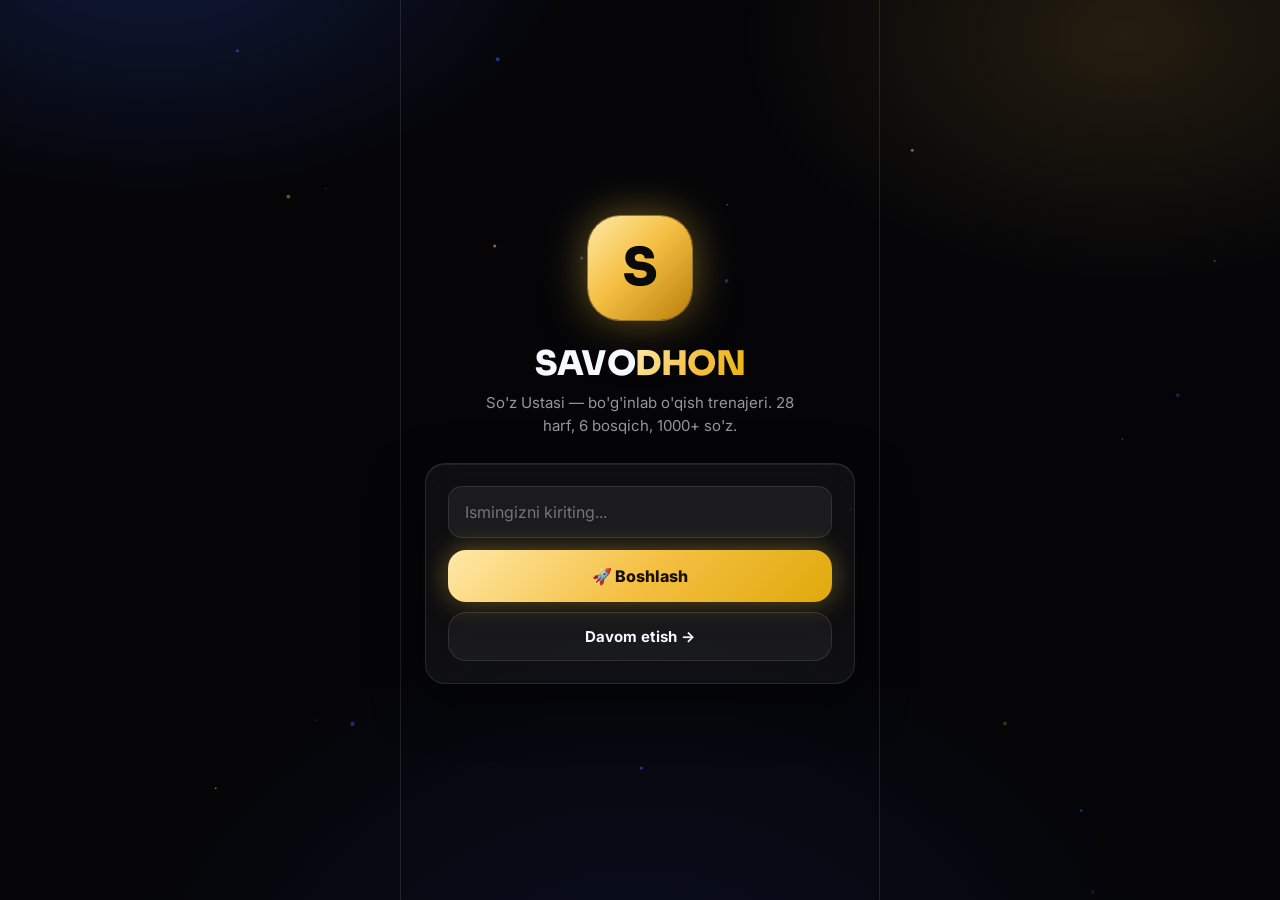
==== commit 47079a5f: "Ilova haqida modali + muallif (Xoleric)" ====
--- a/index.html
+++ b/index.html
@@ -545,7 +545,18 @@
   <div class="set-row"><span>🎯 Kunlik maqsad (so'z)</span><select id="goalSelect" onchange="changeGoal(this.value)"></select></div>
   <button class="set-row" onclick="closeModal('settingsModal');openModal('shortcutsModal')"><span>⌨️ Klaviatura yorliqlari</span><span>→</span></button>
   <button class="set-row" onclick="requestFullscreen()"><span>📱 To'liq ekran</span><span>→</span></button>
+  <button class="set-row" onclick="closeModal('settingsModal');openModal('aboutModal')"><span>ℹ️ Ilova haqida</span><span>→</span></button>
   <button class="btn-ghost" onclick="closeModal('settingsModal')">Yopish</button>
+</div></div>
+
+<!-- about modal -->
+<div class="modal-overlay" id="aboutModal"><div class="modal" style="text-align:center">
+  <div style="font-size:44px;line-height:1">📖</div>
+  <h3 style="margin:10px 0 2px">Savodhon — So'z Ustasi</h3>
+  <div style="color:var(--gold);font-weight:800;font-size:13px">v3 • 2026 alifbo (28 harf, 1008 so'z)</div>
+  <p style="color:var(--dim);font-size:13px;line-height:1.6;margin:12px 0">Bo'g'inlab o'qish trenajeri: vizual lug'at, SM-2 takrorlash, artikulatsiya va aqlli mashq bilan.</p>
+  <div style="font-size:14px">👨‍💻 Muallif: <b>Xoleric</b></div>
+  <button class="btn-ghost" onclick="closeModal('aboutModal')" style="margin-top:14px">Yopish</button>
 </div></div>
 
 <!-- profile modal -->
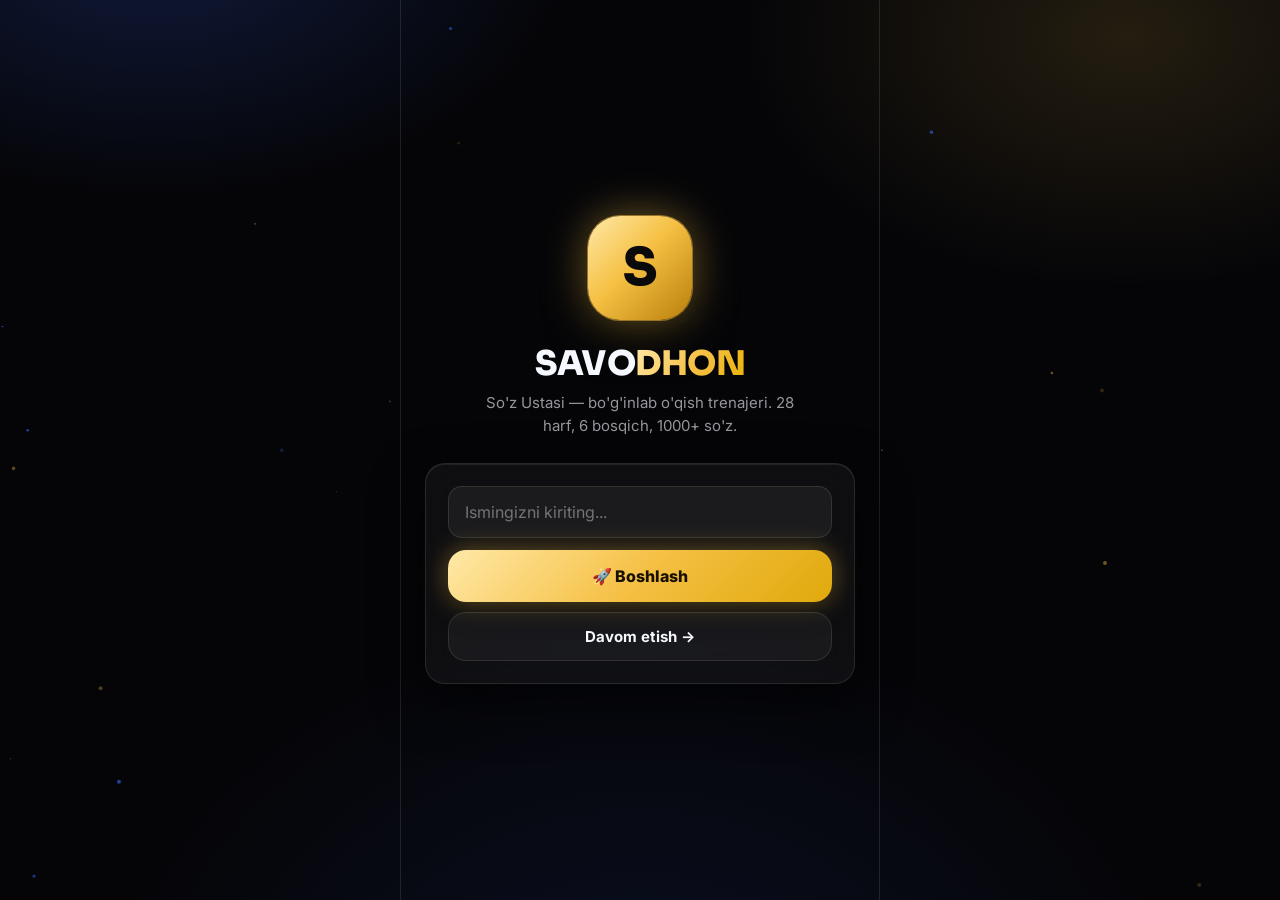
==== commit 1c656f46: "Real progress + soz auditi: 57 soz tuzatildi, xato urinish hisobi, pagehide save" ====
--- a/index.html
+++ b/index.html
@@ -640,34 +640,34 @@
 
 /* ==================== DATABASE (28 harf x 6 bosqich x 6 so'z) ==================== */
 const DB={
-"A":{step1:["A-ka","A-or","A-ra","A-na","A-to","A-yiq"],step2:["A-nor","A-lo-qa","A-ra-va","A-za-mat","A-lif-bo","A-dras"],step3:["Av-to-mo-bil","A-ra-la-şuv","A-sos-la-moq","A-niq-la-ma","Ax-bo-rot","A-yov-siz"],step4:["A-ka-de-mi-ya","A-vi-a-tsi-ya","A-gro-nom","A-do-lat-li","A-dras-mon","A-ziz-lik"],step5:["A-sos-çi-lar","A-yov-siz-lik","An-a-na-viy","A-ha-mi-yat","A-niq-lik-lar","Ak-tyor-lar"],step6:["A-vi-a-tsi-ya-çi","A-ka-de-mik-lar","A-sos-lan-ma-gan","A-ha-mi-yat-siz","A-ra-laş-ti-riş","A-çi-nar-li-roq"]},
-"B":{step1:["Bo-la","Bo-bo","Bu-vi","Bo-ği","Be-da","Ba-ho"],step2:["Ba-liq","Bi-lim","Ba-ho-dir","Be-mor","Ba-ra-ka","Bay-ram"],step3:["Boş-lan-ğiç","Bi-la-gu-zuk","Ba-qa-te-rak","Buz-ğun-çi","Boy-la-moq","Be-ğu-bor"],step4:["Ba-ra-ka-li","Bi-lim-don","Be-min-nat","Ba-ho-la-moq","Bu-loq-lar","Be-va-fo"],step5:["Bi-lim-don-lik","Ba-qa-te-rak-lar","Bo-yo-vut-lik","Be-to-qat-lik","Boş-lan-ma-gan","Buy-ruq-boz"],step6:["Bi-la-gu-zuk-siz","Buz-ğun-çi-lik","Ba-ho-dir-lik-lar","Boş-bo-şiq-lik","Be-pa-ro-sat-lik","Bay-ram-o-na"]},
-"D":{step1:["Da-da","Da-la","Do-ri","Da-vo","Do-hiy","Do-ira"],step2:["Daf-tar","Dav-lat","Da-raxt","Dun-yo","Deh-qon","Da-ro-mad"],step3:["Dav-lat-şoh","Do-vyu-rak","Das-tur-xon","Dil-kaş-lik","Dast-goh","Da-vo-la"],step4:["Da-vo-la-niş","Dun-yo-qar-aş","Deh-qon-çi","Daf-tar-ça","Da-ro-mad-li","Do-vyu-rak-lar"],step5:["Dav-lat-lar-a-ro","Da-ro-mad-siz","Das-tur-xon-çi","Dun-yo-viy-lik","Deh-qon-bo-zor","Do-i-ra-siz"],step6:["Dav-lat-şu-nos-lik","Do-vyu-rak-lar-ça","Da-ro-mad-siz-lik","Das-tur-xon-çi-lik","Dil-kaş-lik-lar-dan","Deh-qon-çi-lik-siz"]},
-"E":{step1:["E-ga","E-lak","E-şik","Er-tak","E-kin","E-lat"],step2:["E-tik","E-lon","E-li-miz","E-ti-bor","E-ga-si","E-ski"],step3:["E-lak-çi","E-kin-zor","E-rin-çoq","E-ti-qod","E-zoz-laş","E-şi-tiş"],step4:["E-lon-no-ma","E-ti-bor-li","E-zgul-lik","E-ti-roz-lar","E-ko-lo-gi-ya","E-kin-zor-lar"],step5:["E-rin-çoq-lik","E-ti-bor-siz","E-ti-qod-li","E-zoz-la-moq","E-lek-tro-ni-ka","E-lon-lar-dan"],step6:["E-ti-bor-siz-lik","E-rin-çoq-lar-ça","E-ti-qod-siz-lik","E-lek-tro-tex-ni-ka","E-ko-lo-gi-ya-viy","E-zoz-lan-ma-gan"]},
-"F":{step1:["Fa-zo","Fi-do","Fo-iz","Fa-ol","Fer-ma","Fa-qir"],step2:["Fan-lar","Fo-nar","Fax-riy","Fik-rim","Fer-mer","Fa-raz"],step3:["Fa-o-li-yat","Faxr-la-niş","Fi-do-kor","Fan-tex-ni-ka","Farq-la-moq","Fikr-laş-moq"],step4:["Fa-zi-lat-li","Far-zand-lar","Fa-lo-kat-li","Fa-o-li-yat-da","Fikr-laş-iş","Foy-da-lan-iş"],step5:["Fa-o-li-yat-siz","Faxr-la-nar-li","Fi-do-kor-lik","Foy-da-lan-uv-çi","Fa-las-tin-lik","Far-zand-siz-lik"],step6:["Fa-o-li-yat-siz-lik","Fi-do-kor-o-na","Foy-da-la-nil-ma-gan","Fa-zi-lat-lar-i-miz","Farq-lan-ma-gan-lik","Fikr-la-şa-o-liş"]},
+"A":{step1:["A-ka","A-ri","A-jal","A-na","A-zob","A-yiq"],step2:["A-nor","A-lo-qa","A-ra-va","A-za-mat","A-lif-bo","A-dras"],step3:["Av-to-mo-bil","A-ra-la-şuv","A-sos-la-moq","At-las","Ax-bo-rot","A-yov-siz"],step4:["A-ka-de-mi-ya","A-vi-a-si-ya","Av-to-bus","A-do-lat-li","A-dras-mon","A-ziz-lik"],step5:["A-sos-çi-lar","A-yov-siz-lik","An-a-na-viy","A-ha-mi-yat","A-niq-lik-lar","Ak-tyor-lar"],step6:["A-vi-a-si-ya-çi","A-ka-de-mik-lar","A-sos-lan-ma-gan","A-ha-mi-yat-siz","A-ra-laş-ti-riş","A-çi-nar-li-roq"]},
+"B":{step1:["Bo-la","Bo-bo","Bu-vi","Bo-ği","Be-da","Ba-ho"],step2:["Ba-liq","Bi-lim","Ba-ho-dir","Be-mor","Ba-ra-ka","Bay-ram"],step3:["Boş-lan-ğiç","Bi-la-gu-zuk","Ba-qa-te-rak","Buz-ğun-çi","Boy-la-moq","Be-ğu-bor"],step4:["Ba-ra-ka-li","Bi-lim-don","Be-min-nat","Ba-ho-la-moq","Bu-loq-lar","Be-va-fo"],step5:["Bi-lim-don-lik","Ba-qa-te-rak-lar","Bö-yoq-çi","Be-to-qat-lik","Boş-lan-ma-gan","Buy-ruq-boz"],step6:["Bi-la-gu-zuk-siz","Buz-ğun-çi-lik","Ba-ho-dir-lik-lar","Bi-lim-li-lar","Be-pa-ro-sat-lik","Bay-ram-o-na"]},
+"D":{step1:["Da-da","Da-la","Do-ri","Da-vo","Do-hiy","Do-ira"],step2:["Daf-tar","Dav-lat","Da-raxt","Dun-yo","Deh-qon","Da-ro-mad"],step3:["Dur-do-na","Do-vyu-rak","Das-tur-xon","Dil-kaş-lik","Dok-tor","Da-vo-la"],step4:["Da-vo-la-niş","Dun-yo-qar-aş","Deh-qon-çi","Daf-tar-ça","Da-ro-mad-li","Do-vyu-rak-lar"],step5:["Dav-lat-lar-a-ro","Da-ro-mad-siz","Das-tur-xon-çi","Dun-yo-viy-lik","Deh-qon-bo-zor","Do-i-ra-siz"],step6:["Dav-lat-şu-nos-lik","Do-vyu-rak-lar-ça","Da-ro-mad-siz-lik","Das-tur-xon-çi-lik","Dil-kaş-lik-lar-dan","Deh-qon-çi-lik-siz"]},
+"E":{step1:["E-ga","E-lak","E-şik","Er-tak","E-kin","E-lat"],step2:["E-tik","E-lon","E-li-miz","E-ti-bor","E-ga-si","Eç-ki"],step3:["E-lak-çi","E-kin-zor","E-rin-çoq","E-ti-qod","E-zoz-laş","E-şi-tiş"],step4:["E-lon-no-ma","E-ti-bor-li","E-zgul-lik","E-ti-roz-lar","E-ko-lo-gi-ya","E-kin-zor-lar"],step5:["E-rin-çoq-lik","E-ti-bor-siz","E-ti-qod-li","E-zoz-la-moq","E-lek-tro-ni-ka","E-lon-lar-dan"],step6:["E-ti-bor-siz-lik","E-rin-çoq-lar-ça","E-ti-qod-siz-lik","E-lek-tro-tex-ni-ka","E-ko-lo-gi-ya-viy","E-zoz-lan-ma-gan"]},
+"F":{step1:["Fa-zo","Fi-do","Fo-iz","Fa-ol","Fer-ma","Fa-qir"],step2:["Fan-lar","Fo-nar","Fax-riy","Fik-rim","Fer-mer","Fa-raz"],step3:["Fa-o-li-yat","Faxr-la-niş","Fi-do-kor","Fan-tex-ni-ka","Farq-la-moq","Fikr-laş-moq"],step4:["Fa-zi-lat-li","Far-zand-lar","Fa-lo-kat-li","Fa-o-li-yat-da","Fikr-laş-iş","Foy-da-lan-iş"],step5:["Fa-o-li-yat-siz","Faxr-la-nar-li","Fi-do-kor-lik","Foy-da-lan-uv-çi","Fa-las-tin-lik","Far-zand-siz-lik"],step6:["Fa-o-li-yat-siz-lik","Fi-do-kor-o-na","Foy-da-la-nil-ma-gan","Fa-zi-lat-lar-i-miz","Farq-lan-ma-gan-lik","Fikr-laş-mas-lik"]},
 "G":{step1:["Gu-li","Gav-da","Gi-lam","Ga-do","Gu-ruh","Ga-pi"],step2:["Gul-don","Gul-xan","Gul-çi","Ga-ram","Gar-mon","Gu-voh"],step3:["Gu-lis-ton","Gul-par-var","Gul-xan-çi","Gi-lam-doz","Gar-diş-li","Ga-pi-riş"],step4:["Gu-lis-ton-lik","Gu-voh-no-ma","Gö-zal-lik","Gu-rul-laş","Ga-zak-li","Gu-noh-kor"],step5:["Gö-zal-lik-lar","Gu-voh-no-ma-si","Gul-par-var-lik","Ga-pi-ril-ma-gan","Gi-lam-doz-lik","Gu-noh-kor-lar"],step6:["Gö-zal-laş-ti-riş","Gu-lis-ton-lik-lar","Gu-voh-no-ma-siz","Gul-par-var-lar-ça","Ga-pi-ri-la-yo-tgan","Gi-lam-doz-lik-da"]},
 "H":{step1:["Ha-vo","Ha-yo","Hi-dla","Ha-sad","Hur-mat","Ha-li"],step2:["Ho-zir","Hu-nar","Ha-ram","Ho-ji","Huj-jat","Hay-kal"],step3:["Ha-qi-qat","Hu-nar-mand","Ho-zir-gi","Ha-ram-xo-na","Huj-jat-xo-na","Ho-zir-ja-vob"],step4:["Ha-qi-qiy","Hu-nar-siz","Hay-kal-ta-roş","Ha-ra-kat-da","Ha-ya-jon-li","Hur-mat-siz"],step5:["Ha-qi-qat-dan","Hu-nar-mand-lik","Ha-ra-kat-çan","Hay-kal-ta-roş-lik","Ha-ya-jon-la-niş","Ho-zir-ja-vob-lik"],step6:["Ha-qi-qat-par-var","Ha-ra-kat-çan-lik","Hur-mat-siz-lik-lar","Hay-kal-ta-roş-lik-da","Ha-ya-jon-lan-ma-gan","Hu-nar-mand-çi-lik"]},
-"I":{step1:["I-lon","I-pak","I-rim","Ik-ki","I-liq","I-şing"],step2:["I-şonç","I-lo-va","I-bo-ra","Ilm-li","I-job","I-jod"],step3:["I-lo-va-lar","I-şonç-li","I-bo-ra-lar","I-jod-kor","Il-miy-lik","I-jo-bat"],step4:["I-şonç-siz","I-jod-kor-lar","I-bro-him","I-bo-ra-siz","I-çim-lik","Iq-ti-sod"],step5:["I-şonç-siz-lik","I-jod-kor-lik","I-çim-lik-lar","Iq-ti-sod-çi","I-lo-va-lar-dan","Ilm-siz-lik"],step6:["Iq-ti-so-di-yot","I-jod-kor-lik-da","I-şonç-siz-lik-dan","Iq-ti-dor-li-lar","Iş-bi-lar-mon-lik","Is-te-mol-çi-lik"]},
-"J":{step1:["Ju-da","Jö-ja","Ja-zo","Jiy-da","Ja-sur","Jo-nim"],step2:["Ja-vob","Jö-nat","Jahl-dor","Joy-la","Ja-hon","Juft-lik"],step3:["Ja-hon-gir","Joy-la-şuv","Ja-za-va","Ja-vob-gar","Ja-sur-lik","Jin-ni-lik"],step4:["Ja-vob-siz","Ja-hal-dor","Ja-fo-kaş","Jon-ku-yar","Ja-mi-yat","Ji-no-yat"],step5:["Ja-vob-gar-lik","Ja-fo-kaş-lik","Ji-no-yat-kor","Jon-ku-yar-lik","Ja-mi-yat-da","Ja-sur-lik-lar"],step6:["Ji-no-yat-kor-lik","Ja-vob-gar-siz-lik","Ja-mi-yat-şu-nos","Jon-ku-yar-lik-dan","Ja-za-va-la-niş","Jis-mo-niy-lik"]},
-"K":{step1:["Ka-bi","Ku-ni","Ke-ça","Kö-rpa","Ku-rak","Ki-şi"],step2:["Ki-tob","Kar-rak","Ko-mil","Ki-yim","Ka-lom","Kasb-kor"],step3:["Ki-tob-xon","Ko-mil-lik","Ka-lam-don","Ke-la-jak","Ka-la-ka","Ku-za-tiş"],step4:["Ki-tob-xo-na","Ki-yim-ke-çak","Ko-i-not","Ku-za-tuv-çi","Ka-fo-lat","Kö-rsat-ma"],step5:["Ki-tob-xon-lik","Ka-fo-lat-li","Kö-rsat-ma-li","Ke-la-jak-da-gi","Kam-ta-rin","Köp-çi-lik"],step6:["Ki-tob-xo-na-çi","Kam-ta-rin-lik-lar","Kö-rsat-kiç-lar","Ka-fo-lat-siz-lik","Ku-za-tuv-çi-lik","Köp-çi-lik-ning"]},
-"L":{step1:["Lo-la","La-gan","Lu-ğat","La-qab","Loy-qa","Li-kaş"],step2:["Li-mon","La-ziz","Li-bos","Lo-çin","Lay-lak","Laz-zat"],step3:["Lo-yi-ha","Li-mon-zor","Lo-la-zor","Li-bos-lar","Laz-zat-li","La-to-fat"],step4:["Lo-yi-ha-çi","La-bo-rant","Lu-ğat-lar","La-yo-qat","La-to-fat-li","Lay-lak-lar"],step5:["La-bo-ra-to-ri-ya","La-yo-qat-siz","Lu-ğat-şu-nos","Lo-yi-ha-kaş","Laz-zat-la-niş","Li-bo-si-miz"],step6:["Lo-yi-ha-laş-ti-riş","La-yo-qat-siz-lik","Lu-ğat-şu-nos-lik","La-bo-ra-to-ri-ya-da","Laz-zat-lan-mas-lik","La-to-fat-li-roq"]},
-"M":{step1:["Mo-mo","Ma-qol","Ma-no","Me-va","Ma-na","Mo-ş"],step2:["Mak-tab","Man-ba","Mo-hir","Mi-joz","Mas-jid","Ma-qom"],step3:["Ma-şi-na","Mi-sol-lar","Mo-hir-lik","Mod-diy-lik","Mu-al-lim","Ma-sa-la"],step4:["Ma-şi-na-soz","Mas-ul-li","Mus-ta-qil","Mi-joz-lar","Ma-sal-liq","Mav-zu-lar"],step5:["Mas-u-li-yat","Mus-ta-qil-lik","Ma-şi-na-lar","Mu-al-lim-lik","Mam-la-kat","Man-fa-at-li"],step6:["Mas-u-li-yat-siz","Mus-ta-qil-lik-da","Ma-şi-na-soz-lik","Mam-la-ka-ti-miz","Man-fa-at-dor-lik","Mu-vaf-fa-qi-yat"]},
-"N":{step1:["No-mi","Ni-yat","No-ta","Na-vo","Ne-ga","Na-qd"],step2:["Na-fas","Ne-mat","Nav-bat","No-rin","Ni-şon","No-don"],step3:["Na-fa-qa","Ni-zom-li","Na-mu-na","Na-ti-ja","Ni-ho-yat","No-haq-lik"],step4:["Ni-zom-no-ma","No-don-lik","Nav-bat-çi","Ni-şon-la-moq","Na-mu-na-li","Na-ti-ja-li"],step5:["Na-fa-qa-xör","No-don-lik-lar","No-ma-lum-lik","Na-ti-ja-siz","Nuq-son-siz-lik","No-haq-lik-lar"],step6:["Na-ti-ja-dor-lik","No-ma-lum-lik-dan","Na-mu-na-viy-lik","Nav-bat-çi-lik-da","Ni-zom-no-ma-siz","No-mu-ta-no-sib"]},
-"O":{step1:["O-ta","O-na","O-yoq","O-lov","O-xir","O-ğiz"],step2:["O-voz","Ol-ma","O-çiq","O-qil","O-dam","O-qim"],step3:["O-na-si","O-lim-lar","O-vo-za","O-dam-zod","O-son-lik","O-qil-lik"],step4:["O-na-ti-li","O-çiq-lik","O-qil-o-na","O-zo-da","O-mo-nat","O-la-mon"],step5:["O-lim-pi-ya","O-mo-nat-dor","O-çiq-oy-din","O-zo-da-lik","O-la-mon-çi","O-dam-gar-çi-lik"],step6:["O-çiq-kön-gil","O-dam-gar-çi-lik-siz","O-mo-nat-dor-lik","O-lim-pi-a-da","O-çiq-oy-din-lik","O-ziq-ov-qat-lar"]},
-"P":{step1:["Pax-ta","Pi-yoz","Pa-dar","Pul-li","Pa-ri","Po-k"],step2:["Pe-şin","Pak-ka","Pu-fak","Poç-ta","Pa-lov","Po-liz"],step3:["Pul-lik","Par-da","Pi-şiq","Pax-ta-kor","Par-hez-kor","Po-liz-çi"],step4:["Poç-ta-xo-na","Par-doz-çi","Pa-lov-xör","Pa-la-rit","Paj-mur-da","Poy-ab-zal"],step5:["Pax-ta-kor-lik","Par-doz-çi-lik","Pay-poq-fu-ruş","Poy-tax-ti-miz","Pur-ma-no-lik","Past-kaş-lik"],step6:["Par-hez-kor-lik-lar","Poy-ab-zal-dö-zi","Past-kaş-lik-la-ri","Pe-şa-na-dö-zi","Pax-ta-te-riş-da","Pur-vi-qor-lik-lar"]},
+"I":{step1:["I-lon","I-pak","I-rim","Ik-ki","I-liq","I-gna"],step2:["I-şonç","I-lo-va","I-bo-ra","Ilm-li","I-job","I-jod"],step3:["I-lo-va-lar","I-şonç-li","I-bo-ra-lar","I-jod-kor","Il-miy-lik","I-jo-bat"],step4:["I-şonç-siz","I-jod-kor-lar","I-bro-him","I-bo-ra-siz","I-çim-lik","Iq-ti-sod"],step5:["I-şonç-siz-lik","I-jod-kor-lik","I-çim-lik-lar","Iq-ti-sod-çi","In-ter-net","Ilm-siz-lik"],step6:["Iq-ti-so-di-yot","I-jod-kor-lik-da","I-şonç-siz-lik-dan","Iq-ti-dor-li-lar","Iş-bi-lar-mon-lik","Is-te-mol-çi-lik"]},
+"J":{step1:["Ju-da","Jö-ja","Ja-zo","Jiy-da","Ja-sur","Jo-nim"],step2:["Ja-vob","Jö-nat","Jahl-dor","Joy-la","Ja-hon","Juft-lik"],step3:["Ja-hon-gir","Joy-la-şuv","Ja-za-va","Ja-vob-gar","Ja-sur-lik","Jin-ni-lik"],step4:["Ja-vob-siz","Jar-roh","Ja-fo-kaş","Jon-ku-yar","Ja-mi-yat","Ji-no-yat"],step5:["Ja-vob-gar-lik","Ja-fo-kaş-lik","Ji-no-yat-kor","Jon-ku-yar-lik","Ja-mi-yat-da","Ja-sur-lik-lar"],step6:["Ji-no-yat-kor-lik","Ja-vob-gar-siz-lik","Ja-mi-yat-şu-nos","Jon-ku-yar-lik-dan","Ja-za-va-la-niş","Jis-mo-niy-lik"]},
+"K":{step1:["Ka-bi","Ku-ni","Ke-ça","Kö-rpa","Ku-rak","Ki-şi"],step2:["Ki-tob","Kar-rak","Ko-mil","Ki-yim","Ka-lom","Kasb-kor"],step3:["Ki-tob-xon","Ko-mil-lik","Ka-lam-don","Ke-la-jak","Kul-ça","Ku-za-tiş"],step4:["Ki-tob-xo-na","Ki-yim-ke-çak","Ko-i-not","Ku-za-tuv-çi","Ka-fo-lat","Kö-rsat-ma"],step5:["Ki-tob-xon-lik","Ka-fo-lat-li","Kö-rsat-ma-li","Ke-la-jak-da-gi","Kom-pyu-ter","Köp-çi-lik"],step6:["Ki-tob-xo-na-çi","Kam-ta-rin-lik-lar","Kö-rsat-kiç-lar","Ka-fo-lat-siz-lik","Ku-za-tuv-çi-lik","Köp-çi-lik-ning"]},
+"L":{step1:["Lo-la","La-gan","Lu-ğat","La-qab","Loy-qa","Lax-ta"],step2:["Li-mon","La-ziz","Li-bos","Lo-çin","Lay-lak","Laz-zat"],step3:["Lo-yi-ha","Li-mon-zor","Lo-la-zor","Li-bos-lar","Laz-zat-li","La-to-fat"],step4:["Lo-yi-ha-çi","La-bo-rant","Lu-ğat-lar","La-yo-qat","La-to-fat-li","Lay-lak-lar"],step5:["La-bo-ra-to-ri-ya","La-yo-qat-siz","Lu-ğat-şu-nos","Lo-yi-ha-kaş","Laz-zat-la-niş","Li-bo-si-miz"],step6:["Lo-yi-ha-laş-ti-riş","La-yo-qat-siz-lik","Lu-ğat-şu-nos-lik","La-bo-ra-to-ri-ya-da","Laz-zat-lan-mas-lik","La-to-fat-li-roq"]},
+"M":{step1:["Mo-mo","Ma-qol","Ma-no","Me-va","Ma-na","Mo-ş"],step2:["Mak-tab","Man-ba","Mo-hir","Mi-joz","Mas-jid","Mu-zey"],step3:["Ma-şi-na","Mi-sol-lar","Mo-hir-lik","Mod-diy-lik","Mu-al-lim","Ma-sa-la"],step4:["Ma-şi-na-soz","Mas-ul-li","Mus-ta-qil","Mi-joz-lar","Ma-sal-liq","Mav-zu-lar"],step5:["Mas-u-li-yat","Mus-ta-qil-lik","Ma-şi-na-lar","Mu-al-lim-lik","Mam-la-kat","Man-fa-at-li"],step6:["Mas-u-li-yat-siz","Mus-ta-qil-lik-da","Ma-şi-na-soz-lik","Mam-la-ka-ti-miz","Man-fa-at-dor-lik","Mu-vaf-fa-qi-yat"]},
+"N":{step1:["No-mi","Ni-yat","No-ta","Na-vo","Ne-ga","Na-qd"],step2:["Na-fas","Ne-mat","Nav-bat","No-rin","Ni-şon","No-don"],step3:["Na-fa-qa","Ni-zom-li","Na-mu-na","Na-ti-ja","Nov-voy","No-haq-lik"],step4:["Ni-zom-no-ma","No-don-lik","Nav-bat-çi","Ni-şon-la-moq","Na-mu-na-li","Na-ti-ja-li"],step5:["Na-fa-qa-xör","No-don-lik-lar","No-ma-lum-lik","Na-ti-ja-siz","Nuq-son-siz-lik","No-haq-lik-lar"],step6:["Na-ti-ja-dor-lik","No-ma-lum-lik-dan","Na-mu-na-viy-lik","Nav-bat-çi-lik-da","Ni-zom-no-ma-siz","No-mu-ta-no-sib"]},
+"O":{step1:["O-ta","O-na","O-yoq","O-lov","O-xir","O-ğiz"],step2:["O-voz","Ol-ma","O-çiq","O-qil","O-dam","O-qim"],step3:["O-na-si","O-lim-lar","O-vo-za","O-dam-zod","Oş-xo-na","O-qil-lik"],step4:["O-na-ti-li","O-çiq-lik","O-qil-o-na","O-zo-da","O-mo-nat","O-la-mon"],step5:["O-lim-pi-ya","O-mo-nat-dor","O-çiq-oy-din","O-zo-da-lik","O-la-mon-çi","O-dam-gar-çi-lik"],step6:["O-çiq-kön-gil","O-dam-gar-çi-lik-siz","O-mo-nat-dor-lik","O-lim-pi-a-da","O-çiq-oy-din-lik","O-ziq-ov-qat-lar"]},
+"P":{step1:["Pax-ta","Pi-yoz","Pa-dar","Pul-li","Pa-ri","Po-k"],step2:["Pe-şin","Pak-ka","Pu-fak","Poç-ta","Pa-lov","Po-liz"],step3:["Pul-lik","Po-yezd","Pi-şiq","Pax-ta-kor","Par-hez-kor","Po-liz-çi"],step4:["Poç-ta-xo-na","Par-doz-çi","Pa-lov-xör","Pes-tax-ta","Paj-mur-da","Poy-ab-zal"],step5:["Pax-ta-kor-lik","Par-doz-çi-lik","Pay-poq-fu-ruş","Poy-tax-ti-miz","Pax-ta-çi-lik","Past-kaş-lik"],step6:["Par-hez-kor-lik-lar","Poy-ab-zal-dö-zi","Past-kaş-lik-la-ri","Pe-şa-na-dö-zi","Pax-ta-te-riş-da","Pur-vi-qor-lik-lar"]},
 "Q":{step1:["Qa-ri","Qul-fi","Qo-zi","Qon-li","Qa-d","Qum-li"],step2:["Qa-miş","Qa-tiq","Qu-yon","Qa-lam","Qo-zon","Qa-ror"],step3:["Qat-tiq","Qu-yoş","Qo-lip","Qo-zon-ça","Qu-yoş-li","Qa-ror-goh"],step4:["Qa-lam-kaş","Qo-lip-la-moq","Qulf-la-moq","Qö-şim-ça","Qo-nu-niy","Qi-zi-qar"],step5:["Qo-nun-çi-lik","Qö-şim-ça-lar","Qa-lam-tas-vir","Qad-ri-yat","Qa-ror-goh-da","Qo-ni-qar-li"],step6:["Qad-ri-yat-lar-dan","Qo-nun-bu-zar-lik","Qa-no-at-la-niş","Qo-ni-qar-siz-lik","Qö-şim-ça-siz","Qa-lam-tas-vir-da"]},
-"R":{step1:["Ro-zi","Ra-is","Ros-ti","Ra-ng","Ruf-ti","Ri-m"],step2:["Ra-qam","Ro-bot","Ras-som","Riş-ta","Ray-hon","Ruç-ka"],step3:["Ra-fiq","Ri-voj","Ri-so-la","Ra-qam-li","Ro-hat-lan","Ras-miy"],step4:["Ras-som-çi","Ri-so-la-çi","Ro-bot-tex","Riş-ta-lar","Rav-naq-li","Ras-mi-yat"],step5:["Ri-voj-la-niş","Ras-mi-yat-çi","Ro-hat-lan-moq","Ras-som-çi-lik","Ra-qam-la-şiş","Rah-bar-lik"],step6:["Ri-voj-lan-ti-riş","Ras-mi-yat-çi-lik","Ra-qam-laş-ti-riş","Rah-bar-siz-lik-lar","Res-pub-li-ka","Ru-hi-yat-şu-nos"]},
-"S":{step1:["Sa-har","So-ya","Su-v","Si-r","So-f","Sa-n"],step2:["Sa-vat","Sa-riq","So-vuq","Sa-noq","So-at","Su-li"],step3:["Su-vor","Sa-lom","Sa-voq","Sar-son","Sa-vat-ça","Sez-gir"],step4:["So-at-soz","Su-vo-riy","Sa-voq-li","Sez-gir-lik","Sa-no-at","Sa-lo-mat"],step5:["Sa-lom-laş-moq","Sa-no-at-çi","Sa-lo-mat-lik","Sa-ma-ra-li","Sar-son-gar-lik","Sir-li-lik"],step6:["Sa-lo-mat-lik-lar","Sa-no-at-la-şiş","Sa-ma-ra-dor-lik","Sa-lom-la-şi-şib","Sa-mi-mi-yat-li","Su-ran-kaş-lik-lar"]},
-"T":{step1:["To-la","Tu-ya","Ti-l","To-ğ","Ta-n","To-j"],step2:["To-voq","Til-la","To-ğa","Tul-ki","Ta-lim","To-mir"],step3:["Tu-zuk","Ta-rif","Ti-kin","Tu-rar","Ta-lim-ot","Tu-zuk-lik"],step4:["To-mir-lar","Ta-rif-no-ma","To-mo-şa","Tu-rar-joy","Ta-bi-at","Ta-raq-qiy"],step5:["To-mo-şa-bin","Ta-bi-at-da","Ta-raq-qi-yot","Ta-la-ba-lik","Taş-ki-lot-çi","Taj-ri-ba"],step6:["Ta-raq-qi-yot-da","Taş-ki-lot-çi-lik","Taj-ri-ba-siz-lik","Ta-şab-bus-kor-lik","To-mo-şa-bin-lar","Ta-lim-tar-bi-ya"]},
-"U":{step1:["U-ka","U-ya","Un-li","Uz-ra","Uy-da","U-l"],step2:["U-kam","U-zun","U-mid","U-zum","U-şoq","U-ruğ"],step3:["U-loq","U-lan","U-yat","U-quv","U-zum-zor","U-ruğ-çi"],step4:["U-lan-ma","U-loq-çi","U-yat-li","U-mid-vor","U-şal-mas","U-lu-ği"],step5:["U-mid-vor-lik","U-quv-siz-lik","U-yat-siz-lik","Uy-ğo-niş-da","U-mum-laş-ma","Uz-luk-siz"],step6:["U-mum-laş-ti-riş","Uz-luk-siz-lik-lar","U-yat-siz-lik-dan","Uy-ğun-laş-ti-riş","U-zoq-ni-kö-rar","U-mid-baxş-lik-lar"]},
-"V":{step1:["Va-fo","Vo-ya","Va-qt","Va-k","Va-y","Va-h"],step2:["Va-tan","Va-raq","Va-kil","Vo-diy","Vaz-ni","Va-li"],step3:["Vij-don","Vi-deo","Vil-ka","Var-rak","Vo-diy-lik","Vi-lo-yat"],step4:["Vi-deo-lar","Va-si-yat","Va-fo-dor","Va-hi-ma","Va-zi-fa","Vazn-siz-lik"],step5:["Vi-lo-yat-da","Vij-don-siz-lik","Va-fo-dor-lik","Va-hi-ma-li","Va-zi-fa-lar","Vaq-tin-ça"],step6:["Vi-lo-yat-lar-a-ro","Vaz-min-lik-dan","Va-zi-fa-dor-lik","Vaq-tin-ça-lik-lar","Vo-qe-lik-lar-ni","Va-tan-par-var-lik"]},
-"X":{step1:["Xa-to","Xo-la","Xa-fa","Xo-s","Xi-l","Xo-r"],step2:["Xat-lar","Xu-mi","Xa-rit","Xal-qim","Xo-na","Xur-mo"],step3:["Xa-rid","Xa-bar","Xir-mon","Xa-ri-dor","Xur-mo-zor","Xal-qa-ro"],step4:["Xo-na-don","Xa-bar-dor","Xir-mon-jo","Xiz-mat-çi","Xi-yo-nat","Xo-ti-ra"],step5:["Xa-ri-dor-lar","Xo-na-don-lik","Xa-bar-siz-lik","Xiz-mat-çi-lik","Xo-ti-ra-li","Xavf-siz-lik"],step6:["Xal-qa-ro-la-şuv","Xa-bar-dor-lik-dan","Xi-yo-nat-kor-lik","Xo-ti-ra-siz-lik","Xavf-siz-lik-la-ri","Xay-ri-xoh-lik-dan"]},
-"Y":{step1:["Ya-ngi","Ya-rim","Yöq","Yo-d","Yo-z","Yo-t"],step2:["Yu-rak","Yil-gi","Yo-vuz","Yo-qut","Yo-zuv","Yu-z"],step3:["Yul-ğun","Yö-nal","Yuk-la","Yax-şi","Ya-qin","Yo-zuv-çi"],step4:["Yuk-la-moq","Ya-rim-ta","Yoz-gi-ça","Yu-qo-ri","Ya-ra-tiş","Yu-ruv-çi"],step5:["Yax-şi-lik-lar","Ya-ngi-lik-lar","Yurt-doş-lar","Yö-na-liş-li","Yu-qum-li-lik","Ya-ra-tuv-çi"],step6:["Yö-nal-ti-ril-gan","Ya-qin-laş-ti-riş","Ya-ra-tuv-çan-lik","Ye-tiş-mov-çi-lik","Yu-qo-ri-da-gi","Yax-şi-lik-lar-dan"]},
-"Z":{step1:["Zi-na","Za-ki","Zör","Ze-b","Zi-r","Zu-v"],step2:["Zar-ba","Zi-rak","Za-far","Za-rar","Za-min","Za-mon"],step3:["Zo-ğor","Zo-na","Zu-luk","Zan-jir","Za-mon-lar","Zulm-kor"],step4:["Za-min-dor","Za-rar-li","Zo-riq-moq","Zu-luk-lar","Zi-yo-rak","Zi-yo-fat"],step5:["Za-mo-na-viy","Zi-yo-fat-li","Zar-ba-dor-lar","Zul-mat-li","Zi-yo-rat-goh","Za-far-li-lik"],step6:["Za-mo-na-viy-lik","Zi-yo-li-lar-dan","Za-ru-ri-yat-lar","Za-rur-siz-lik-lar","Zi-yo-rat-goh-lar","Za-bar-dast-lik-lar"]},
-            "Ö":{step1:["Ö-zi","Öy","Öq","Öt","Ön","Öç"],step2:["Ö-rik","Ör-toq","Ör-dak","Ö-tiş","Ö-yin","Ö-ğil"],step3:["Ö-çoq","Ör-ni","Ö-lim","Ö-zak","Ö-sim","Ö-rik-zor"],step4:["Ö-ğil-ça","Ö-zak-li","Ö-yin-çi","Ör-ga-tiş","Öt-kir","Ö-qi-tuv"],step5:["Ö-lim-la-ri","Ö-çoq-çi","Ör-to-ğim","Ö-qi-tuv-çi","Ö-quv-çi-lar","Öz-ga-riş"],step6:["Ö-qi-tuv-çi-lik","Öz-laş-ti-riş","Ö-yin-qad-roq","Öx-şaş-siz-lik","Ö-sim-lik-lar-ni","Öz-ga-ruv-çan"]},
-            "Ğ":{step1:["Ğor","Ğam","Ğoz","Ğişt","Ğil","Ğaş"],step2:["Ğö-za","Ği-lof","Ğo-lib","Ğo-ya","Ği-rom","Ğa-zab"],step3:["Ğal-la","Ğo-yib","Ğu-rur","Ğam-xör","Ğil-dir","Ğoy-o-na"],step4:["Ğö-zal-lik","Ğal-la-kor","Ğu-rur-li","Ğil-di-rak","Ğa-zab-li","Ğo-yo-na"],step5:["Ğam-xör-lik","Ğal-la-don","Ğil-ja-yiş","Ğa-nim-lik","Ğu-bor-siz","Ğa-la-yon"],step6:["Ğam-xör-lik-lar","Ğal-la-kor-lik","Ğa-zab-la-niş","Ğir-rom-lik-lar","Ğo-ya-viy-lik","Ğay-rat-li-lik"]},
+"R":{step1:["Ro-zi","Ra-is","Ro-sa","Ra-ng","Ranj","Ri-m"],step2:["Ra-qam","Ro-bot","Ras-som","Riş-ta","Ray-hon","Ruç-ka"],step3:["Ra-fiq","Ri-voj","Ri-so-la","Ra-qam-li","Ro-hat-lan","Ras-miy"],step4:["Ras-som-çi","Ri-so-la-çi","Ro-bot-tex","Riş-ta-lar","Rav-naq-li","Ras-mi-yat"],step5:["Ri-voj-la-niş","Ras-mi-yat-çi","Ro-hat-lan-moq","Ras-som-çi-lik","Rah-na-mo","Rah-bar-lik"],step6:["Ri-voj-lan-ti-riş","Ras-mi-yat-çi-lik","Ra-qam-laş-ti-riş","Rah-bar-siz-lik-lar","Res-pub-li-ka","Ru-hi-yat-şu-nos"]},
+"S":{step1:["Sa-har","So-ya","Su-v","Si-r","So-f","Soz"],step2:["Sa-vat","Sa-riq","So-vuq","Sa-noq","So-at","Su-li"],step3:["Su-vor","Sa-lom","Sa-voq","Sar-son","Sa-vat-ça","Sez-gir"],step4:["So-at-soz","Su-vo-riy","Sa-mo-lyot","Sez-gir-lik","Sa-no-at","Sa-lo-mat"],step5:["Sa-lom-laş-moq","Sa-no-at-çi","Sa-lo-mat-lik","Sa-ma-ra-li","So-mu-sa","Sir-li-lik"],step6:["Sa-lo-mat-lik-lar","Sa-no-at-la-şiş","Sa-ma-ra-dor-lik","Sin-f-doş-lar","Sa-mi-mi-yat-li","Su-ran-kaş-lik-lar"]},
+"T":{step1:["To-la","Tu-ya","Ti-l","To-ğ","Ta-n","To-j"],step2:["To-voq","Til-la","To-ğa","Tul-ki","Ta-lim","Te-le-fon"],step3:["Tu-zuk","Ta-rif","Ti-kan","Tan-dir","Ta-lim-ot","Tu-zuk-lik"],step4:["To-mir-lar","Ta-rif-no-ma","To-mo-şa","Tu-rar-joy","Ta-bi-at","Ta-rix-çi"],step5:["To-mo-şa-bin","Ta-bi-at-da","Ta-raq-qi-yot","Te-le-vi-zor","Taş-ki-lot-çi","Taj-ri-ba"],step6:["Ta-raq-qi-yot-da","Taş-ki-lot-çi-lik","Taj-ri-ba-siz-lik","Ta-şab-bus-kor-lik","To-mo-şa-bin-lar","Ta-lim-tar-bi-ya"]},
+"U":{step1:["U-ka","U-ya","Un-li","Uz-ra","Uy-da","Urf"],step2:["U-kam","U-zun","U-mid","U-zum","U-şoq","U-ruğ"],step3:["U-loq","U-lan","U-yat","U-quv","U-zum-zor","U-ruğ-çi"],step4:["U-lan-ma","U-loq-çi","U-yat-li","U-mid-vor","U-çar","U-lu-ği"],step5:["U-mid-vor-lik","U-quv-siz-lik","U-yat-siz-lik","Uy-ğo-niş-da","U-mum-laş-ma","Uz-luk-siz"],step6:["U-mum-laş-ti-riş","Uz-luk-siz-lik-lar","U-yat-siz-lik-dan","Uy-ğun-laş-ti-riş","U-zoq-ni-kö-rar","U-mid-baxş-lik-lar"]},
+"V":{step1:["Va-fo","Vo-ya","Va-qt","Va-bo","Van-na","Vi-za"],step2:["Va-tan","Va-raq","Va-kil","Vo-diy","Vaz-ni","Va-li"],step3:["Vij-don","Vi-deo","Vil-ka","Var-rak","Vo-diy-lik","Vi-lo-yat"],step4:["Vi-deo-lar","Va-si-yat","Va-fo-dor","Va-hi-ma","Va-zi-fa","Vazn-siz-lik"],step5:["Vi-lo-yat-da","Vij-don-siz-lik","Va-fo-dor-lik","Va-hi-ma-li","Va-zi-fa-lar","Vaq-tin-ça"],step6:["Vi-lo-yat-lar-a-ro","Vaz-min-lik-dan","Va-zi-fa-dor-lik","Vaq-tin-ça-lik-lar","Vo-qe-lik-lar-ni","Va-tan-par-var-lik"]},
+"X":{step1:["Xa-to","Xo-la","Xa-fa","Xo-s","Xi-l","Xo-r"],step2:["Xat-lar","Xur-jun","Xa-rit","Xal-qim","Xo-na","Xur-mo"],step3:["Xa-rid","Xa-bar","Xir-mon","Xa-ri-dor","Xur-mo-zor","Xal-qa-ro"],step4:["Xo-na-don","Xa-bar-dor","Xir-mon-jo","Xiz-mat-çi","Xi-yo-nat","Xo-ti-ra"],step5:["Xa-ri-dor-lar","Xo-na-don-lik","Xa-bar-siz-lik","Xiz-mat-çi-lik","Xo-ti-ra-li","Xavf-siz-lik"],step6:["Xal-qa-ro-la-şuv","Xa-bar-dor-lik-dan","Xi-yo-nat-kor-lik","Xo-ti-ra-siz-lik","Xavf-siz-lik-la-ri","Xay-ri-xoh-lik-dan"]},
+"Y":{step1:["Ya-ngi","Ya-rim","Yöq","Yo-d","Yo-z","Yo-t"],step2:["Yu-rak","Yil-gi","Yo-vuz","Yo-qut","Yo-zuv","Yu-z"],step3:["Yul-ğun","Yö-nal","Yuk-la","Yax-şi","Ya-qin","Yo-zuv-çi"],step4:["Yuk-la-moq","Ya-rim-ta","Yoz-gi-ça","Yu-qo-ri","Yap-roq","Yu-ruv-çi"],step5:["Yax-şi-lik-lar","Ya-ngi-lik-lar","Yurt-doş-lar","Yö-na-liş-li","Yu-qum-li-lik","Ya-ra-tuv-çi"],step6:["Yö-nal-ti-ril-gan","Ya-qin-laş-ti-riş","Ya-ra-tuv-çan-lik","Ye-tiş-mov-çi-lik","Yu-qo-ri-da-gi","Yax-şi-lik-lar-dan"]},
+"Z":{step1:["Zi-na","Zuk-ko","Zör","Ze-b","Zar","Zavq"],step2:["Zar-ba","Zi-rak","Za-far","Za-rar","Za-min","Za-mon"],step3:["Zo-ğor","Zi-yo-dat","Zu-luk","Zan-jir","Za-mon-lar","Zulm-kor"],step4:["Za-min-dor","Za-rar-li","Zo-riq-moq","Zu-luk-lar","Zi-yo-rak","Zi-yo-fat"],step5:["Za-mo-na-viy","Zi-yo-fat-li","Zar-ba-dor-lar","Zul-mat-li","Zi-yo-rat-goh","Za-far-li-lik"],step6:["Za-mo-na-viy-lik","Zi-yo-li-lar-dan","Za-ru-ri-yat-lar","Za-rur-siz-lik-lar","Zi-yo-rat-goh-lar","Za-bar-dast-lik-lar"]},
+            "Ö":{step1:["Ö-zi","Öy","Öq","Öt","Ön","Öç"],step2:["Ö-rik","Ör-toq","Ör-dak","Ö-tiş","Ö-yin","Ö-ğil"],step3:["Ö-çoq","Ör-ni","Ö-lim","Ö-zak","Öl-ça","Ö-rik-zor"],step4:["Ö-ğil-ça","Ö-zak-li","Ö-yin-çi","Ör-ga-tiş","Öt-kir","Ö-qi-tuv"],step5:["Ö-lim-la-ri","Ö-çoq-çi","Ör-to-ğim","Ö-qi-tuv-çi","Ö-quv-çi-lar","Öz-ga-riş"],step6:["Ö-qi-tuv-çi-lik","Öz-laş-ti-riş","Ö-yin-qa-roq","Öx-şaş-siz-lik","Ö-sim-lik-lar-ni","Öz-ga-ruv-çan"]},
+            "Ğ":{step1:["Ğor","Ğam","Ğoz","Ğişt","Ğil","Ğav-ğo"],step2:["Ğö-za","Ği-lof","Ğo-lib","Ğo-ya","Ğu-jum","Ğa-zab"],step3:["Ğal-la","Ğo-yib","Ğu-rur","Ğam-xör","Ğil-dir","Ğaf-lat"],step4:["Ğö-zal-lik","Ğal-la-kor","Ğu-rur-li","Ğil-di-rak","Ğa-zab-li","Ğay-rat"],step5:["Ğam-xör-lik","Ğal-la-don","Ğa-zab-nok","Ğa-nim-lik","Ğu-bor-siz","Ğa-la-yon"],step6:["Ğam-xör-lik-lar","Ğal-la-kor-lik","Ğa-zab-la-niş","Ğir-rom-lik-lar","Ğo-ya-viy-lik","Ğay-rat-li-lik"]},
             "Ş":{step1:["Şu","Şa-r","Şo-h","Şe-r","Şi-r","Şa-n"],step2:["Şa-har","Şu-mi","Şa-mo","Şi-pa","Şa-mol","Şod-lik"],step3:["Şod-li","Şi-rin","Şu-kuh","Şa-raf","Şu-ur","Şu-kr"],step4:["Şa-raf-li","Şa-har-lar","Şu-kuh-li","Şa-mol-lar","Şod-lik-lar","Şu-kr-li"],step5:["Şa-har-li-lar","Şi-fo-kor-lar","Şo-şi-linç","Şa-faq-li","Şa-rob-xo-na","Şi-ko-yat"],step6:["Şi-fo-kor-lik-da","Şo-şi-linç-lik","Şaf-qat-siz-lik","Şa-raf-la-niş","Şi-ko-yat-no-ma","Şa-kar-ob-li-lik"]},
-            "Ç":{step1:["Çöl","Çoy","Çop","Çaq","Çek","Çiz"],step2:["Ça-qa","Çu-qur","Çe-lak","Çi-roq","Çay-la","Ço-pon"],step3:["Çoy-nak","Çuç-va","Ça-na","Ça-qir","Çön-tak","Ço-loq"],step4:["Çay-la-çi","Çu-qur-lik","Ça-qir-moq","Çoy-nak-lar","Çi-roq-çi","Ça-man-zor"],step5:["Ço-pon-la-ri","Ça-qi-ruv-çi","Çe-ga-ra-siz","Çaq-qon-lik","Çi-dam-li-lik","Çor-va-dor-lar"],step6:["Çe-ga-ra-çi-lik","Çor-va-dor-lik-da","Ça-qi-ril-ma-gan","Çi-dam-siz-lik-lar","Çul-ğab-o-liş-di","Çaq-moq-toş-lar"]}
+            "Ç":{step1:["Çöl","Çoy","Çop","Çin","Çek","Çiz"],step2:["Çö-miç","Çu-qur","Çe-lak","Çi-roq","Çay-la","Ço-pon"],step3:["Çoy-nak","Çuç-va","Ça-na","Ça-qir","Çön-tak","Ço-loq"],step4:["Çay-la-çi","Çu-qur-lik","Ça-qir-moq","Çoy-nak-lar","Çi-roq-çi","Ça-man-zor"],step5:["Ço-pon-la-ri","Ça-qi-ruv-çi","Çe-ga-ra-siz","Çaq-qon-lik","Çi-dam-li-lik","Çor-va-dor-lar"],step6:["Çe-ga-ra-çi-lik","Çor-va-dor-lik-da","Ça-qi-ril-ma-gan","Çi-dam-siz-lik-lar","Çul-ğab-o-liş-di","Çaq-moq-toş-lar"]}
         };
 
 /* ==================== VIZUAL LUG'AT (336 so'z: step1+step2) ==================== */
@@ -1075,6 +1075,24 @@
 openModal=function(id){if(id==='profileModal')fillProfile();_openModal(id);};
 
 /* ==================== INIT ==================== */
+function cleanStaleWords(){
+  try{
+    if(localStorage.getItem('xol_wordfix1'))return;
+    const ok=new Set();
+    Object.keys(DB).forEach(L=>{for(let st=1;st<=6;st++){const k='step'+st;if(DB[L][k])DB[L][k].forEach(w=>ok.add(w));}});
+    const LM={"O'":'Ö',"G'":'Ğ',"Sh":'Ş',"Ch":'Ç'};
+    const conv=w=>typeof w==='string'?w.replace(/Sh/g,'Ş').replace(/sh/g,'ş').replace(/Ch/g,'Ç').replace(/ch/g,'ç').replace(/G'/g,'Ğ').replace(/g'/g,'ğ').replace(/O'/g,'Ö').replace(/o'/g,'ö').replace(/Yö-q/g,'Yöq').replace(/Zö-r/g,'Zör'):w;
+    const fixW=w=>{const c=conv(w);return ok.has(c)?c:null;};
+    const fixE=e=>{if(!e||typeof e!=='object')return null;if(e.word)e.word=fixW(e.word);if(!e.word)return null;if(e.letter){if(LM[e.letter])e.letter=LM[e.letter];if(!DB[e.letter])return null;}return e;};
+    if(Array.isArray(state.masteredWords))state.masteredWords=state.masteredWords.map(w=>{if(typeof w!=='string')return null;if(LM[w])w=LM[w];if(w==='Ng'||w==='C')return null;if(DB[w])return w;return fixW(w);}).filter(Boolean);
+    if(Array.isArray(state.weakWords))state.weakWords=state.weakWords.map(e=>typeof e==='string'?(fixW(e)):fixE(e)).filter(x=>x!==null);
+    if(state.reviewSRS&&typeof state.reviewSRS==='object'){const n={};for(const k of Object.keys(state.reviewSRS)){const c=fixW(k);if(c)n[c]=state.reviewSRS[k];}state.reviewSRS=n;}
+    if(Array.isArray(state.wordHistory))state.wordHistory=state.wordHistory.map(fixE).filter(Boolean);
+    if(state.dailyChallenge&&Array.isArray(state.dailyChallenge.words))state.dailyChallenge.words=state.dailyChallenge.words.map(e=>typeof e==='string'?(fixW(e)):fixE(e)).filter(x=>x!==null);
+    saveAllState();
+    localStorage.setItem('xol_wordfix1','1');
+  }catch(e){}
+}
 function migrateAlphabet2026(){
   try{
     if(localStorage.getItem('xol_alpha2026'))return;
@@ -1096,7 +1114,7 @@
   }catch(e){}
 }
 function init(){
-  migrateAlphabet2026();checkStreak();updateDailyProgress();updateTimeTracking();renderDailyChallenge();
+  migrateAlphabet2026();cleanStaleWords();checkStreak();updateDailyProgress();updateTimeTracking();renderDailyChallenge();
   const gs=document.getElementById('goalSelect');
   if(gs){gs.innerHTML=[10,20,30,50,100].map(g=>'<option value="'+g+'"'+(state.dailyGoal===g?' selected':'')+'>'+g+' so\'z</option>').join('');}
   renderCharts();
@@ -1158,6 +1176,7 @@
   history.pushState(null,null,location.href);
 }
 document.addEventListener('visibilitychange',()=>{if(document.visibilityState==='hidden'){endSessionTimer();saveAllState();}});
+window.addEventListener('pagehide',()=>{try{endSessionTimer();saveAllState();}catch(e){}});
 window.addEventListener('popstate',(e)=>{e.preventDefault();handleBackButton();});
 document.addEventListener('backbutton',handleBackButton);
 document.addEventListener('keydown',(e)=>{if(e.key==='Escape')handleBackButton();});
@@ -1554,6 +1573,7 @@
       if(!state.weakWords.find(w=>w.word===currentWordData.word)){
         state.weakWords.push(currentWordData);
         localStorage.setItem('xol_weak',JSON.stringify(state.weakWords));
+        state.totalAttempts++;localStorage.setItem('xol_totalAttempts',state.totalAttempts);
       }
       if(currentWordData&&!currentWordData._srsWrong){
         currentWordData._srsWrong=true;
@@ -1768,6 +1788,7 @@
     if(res)res.textContent='💪 Hechqisi yo\'q! Mashq qilishda davom eting.';
     if(currentWordData){
       if(!state.weakWords.find(w=>w.word===currentWordData.word)){state.weakWords.push(currentWordData);localStorage.setItem('xol_weak',JSON.stringify(state.weakWords));}
+      state.totalAttempts++;localStorage.setItem('xol_totalAttempts',state.totalAttempts);
       srsUpdate(currentWordData.word,0);
       sessRecordTime();sess.wrong++;
     }
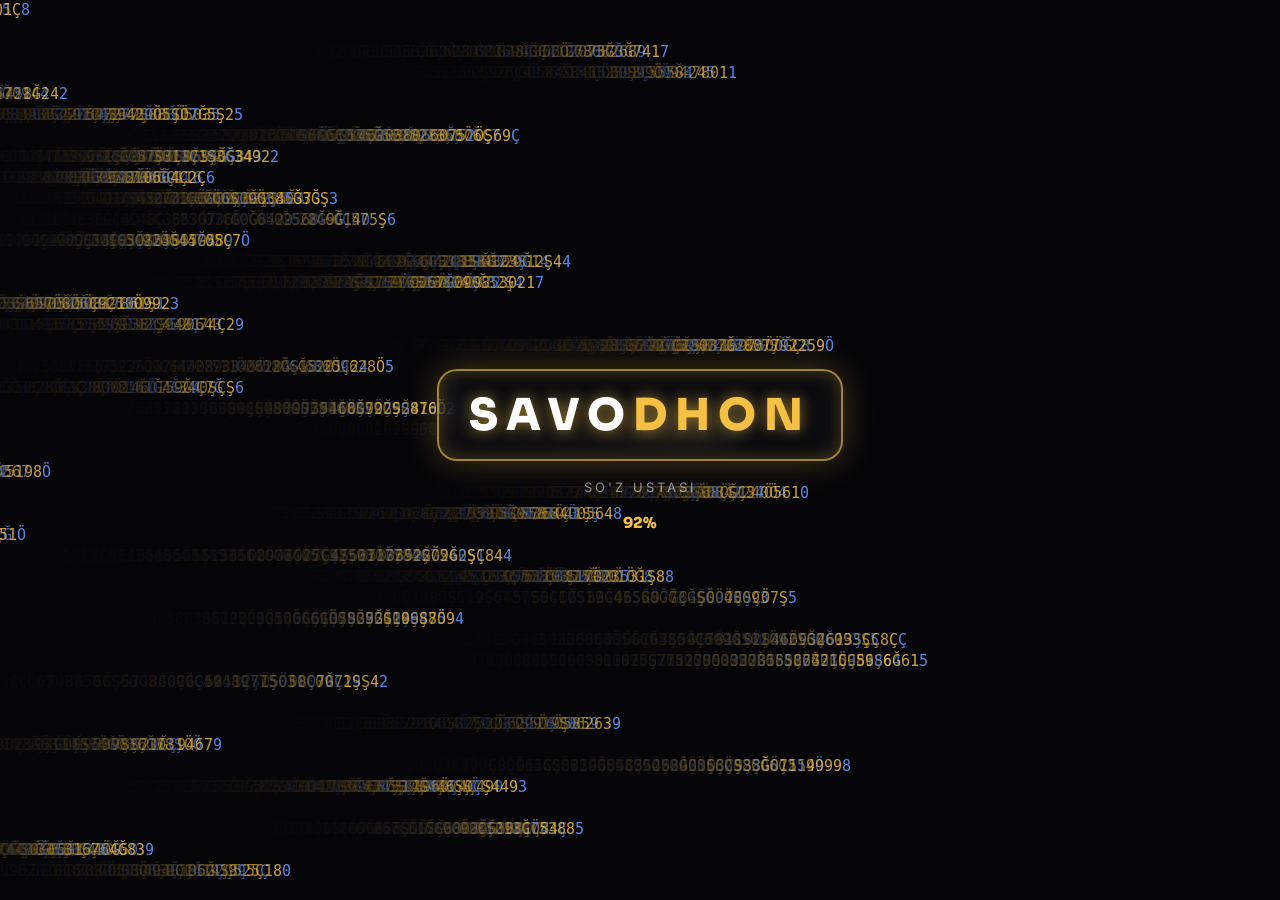
==== commit 084cd573: "Eski/yangi imlo tengligi + Savodhon loader (matrix golden)" ====
--- a/index.html
+++ b/index.html
@@ -241,6 +241,15 @@
 #guardOverlay{position:fixed;inset:0;z-index:70;background:rgba(3,3,8,.92);display:none;align-items:center;justify-content:center;text-align:center;padding:30px}
 .kbd{background:var(--card);border:1px solid var(--border);border-radius:8px;padding:2px 9px;font-family:var(--num);font-size:13px}
 .kbd{background:var(--card);border:1px solid var(--border);border-radius:8px;padding:2px 9px;font-family:var(--num);font-size:13px}
+.en-sub{color:#9aa3b2;font-size:13px;font-weight:600;margin-top:6px;line-height:1.5}
+.en-sub.big{font-size:15px}
+.step-head{display:flex;align-items:center;justify-content:space-between;margin-top:14px}
+.step-head b{font-size:14px}
+.step-go{padding:9px 16px;border-radius:999px;font-size:13px;font-weight:800;color:#191100;background:linear-gradient(135deg,#FFE9A8,#F5C044);box-shadow:0 0 14px rgba(245,192,68,.35)}
+.lw-grid{display:grid;grid-template-columns:1fr 1fr;gap:8px;margin-top:8px}
+.lw{padding:10px 12px;border-radius:13px;background:var(--card);border:1px solid var(--border);text-align:left}
+.lw b{font-size:14px;display:block}
+.lw-en{color:#9aa3b2;font-size:12px;font-weight:600;margin-top:2px}
 /* ---------- V3: soft buttons, transitions, visual, chips, logoped ---------- */
 button,.btn-gold,.btn-ghost,.f-btn,.qa,.mode-row,.letter-btn,.letter-tile,.nav-btn{border-radius:18px}
 .btn-gold,.btn-ghost,.f-btn,.qa,.mode-row{transition:transform .18s cubic-bezier(.34,1.56,.64,1),box-shadow .2s,filter .2s}
@@ -282,9 +291,64 @@
 .report-box{margin-top:12px;padding:16px;border-radius:18px;background:var(--card);border:1px solid var(--border)}
 .report-box pre{white-space:pre-wrap;font-family:var(--font);font-size:12.5px;line-height:1.6;color:var(--text);margin:8px 0}
 @media(min-width:520px){.app-shell{border-left:1px solid var(--border);border-right:1px solid var(--border)}}
+/* ── SAVODHON LOADER (mydrime matrix → neon-golden) ── */
+#svLoader{position:fixed;inset:0;z-index:9999;background:radial-gradient(circle at 50% 120%,rgba(59,108,255,.14),transparent 60%),#050508;display:flex;flex-direction:column;align-items:center;justify-content:center;gap:18px;transition:opacity .5s ease,visibility .5s ease}
+#svLoader.hidden{opacity:0;visibility:hidden}
+#svMatrix{position:absolute;inset:0;width:100%;height:100%}
+.sv-logo{position:relative;font-family:'Sora','Inter',sans-serif;font-weight:800;font-size:clamp(26px,7vw,44px);letter-spacing:8px;color:#fff;border:2px solid rgba(245,192,68,.65);border-radius:20px;padding:16px 30px;background:rgba(255,255,255,.03);backdrop-filter:blur(12px);box-shadow:0 0 18px rgba(245,192,68,.25) inset,0 0 34px rgba(245,192,68,.28);text-shadow:0 0 14px rgba(245,192,68,.6);animation:svGlitch .3s steps(2,end) infinite}
+.sv-logo.stable{animation:svGlow 2.6s ease-in-out infinite}
+.sv-logo span{color:#F5C044}
+.sv-sub{position:relative;color:rgba(255,255,255,.55);font-size:13px;letter-spacing:3px}
+.sv-pct{position:relative;font-family:'Sora',monospace;color:#F5C044;font-weight:800;font-size:15px}
+@keyframes svGlitch{0%{transform:translate(0,0)}25%{transform:translate(-2px,2px)}50%{transform:translate(2px,-2px)}75%{transform:translate(-2px,-2px)}100%{transform:translate(0,0)}}
+@keyframes svGlow{0%,100%{box-shadow:0 0 18px rgba(245,192,68,.25) inset,0 0 34px rgba(245,192,68,.28)}50%{box-shadow:0 0 30px rgba(245,192,68,.5) inset,0 0 60px rgba(245,192,68,.55)}}
+@media (prefers-reduced-motion:reduce){.sv-logo{animation:none}}
 </style>
 </head>
 <body>
+<!-- SAVODHON LOADER -->
+<div id="svLoader" aria-hidden="true">
+  <canvas id="svMatrix"></canvas>
+  <div class="sv-logo" id="svLogo">SAVO<span>DHON</span></div>
+  <div class="sv-sub">SO'Z USTASI</div>
+  <div class="sv-pct" id="svPct">0%</div>
+</div>
+<script>
+(function(){
+  var loader=document.getElementById('svLoader'),done=false;
+  function hide(){if(done||window.__savodhonLoaded)return;done=true;window.__savodhonLoaded=true;
+    var l=document.getElementById('svLogo');if(l)l.classList.add('stable');
+    setTimeout(function(){var x=document.getElementById('svLoader');if(x)x.classList.add('hidden');},450);}
+  try{
+    if(window.matchMedia&&window.matchMedia('(prefers-reduced-motion: reduce)').matches){hide();return;}
+    var cv=document.getElementById('svMatrix'),ctx=cv.getContext('2d');
+    var DPR=Math.min(window.devicePixelRatio||1,1.5);
+    cv.width=Math.max(320,Math.round(innerWidth*DPR));cv.height=Math.max(320,Math.round(innerHeight*DPR));
+    var FONT=Math.max(14,Math.round(15*DPR)),ROW=Math.round(FONT*1.4),CELL=Math.max(8,Math.round(FONT*.62));
+    var lanes=[],rows=Math.max(8,Math.floor(cv.height/ROW)),g='0123456789ŞÇÖĞ';
+    for(var i=0;i<rows;i++)lanes.push({x:-Math.random()*cv.width*.6,v:(13+Math.random()*15)*DPR,len:7+((Math.random()*12)|0),y:i*ROW+FONT});
+    ctx.fillStyle='#050508';ctx.fillRect(0,0,cv.width,cv.height);
+    ctx.font=FONT+'px ui-monospace,Menlo,Consolas,monospace';
+    var t0=Date.now(),pct=document.getElementById('svPct');
+    (function frame(){
+      if(done)return;
+      if(!document.hidden){
+        ctx.fillStyle='rgba(5,5,8,.26)';ctx.fillRect(0,0,cv.width,cv.height);
+        for(var i=0;i<lanes.length;i++){var L=lanes[i];L.x+=L.v;
+          if(L.x-L.len*CELL>cv.width){L.x=-L.len*CELL-Math.random()*cv.width*.25;L.v=(13+Math.random()*15)*DPR;L.len=7+((Math.random()*12)|0);continue;}
+          for(var j=0;j<L.len;j++){var cx=Math.round(L.x-j*CELL);if(cx<-CELL||cx>cv.width+CELL)continue;
+            var f=1-j/L.len;
+            ctx.fillStyle=j%5===0?('rgba(96,150,255,'+(.25+.65*f)+')'):('rgba(245,192,68,'+(.2+.7*f)+')');
+            ctx.fillText(g[(Math.random()*g.length)|0],cx,L.y);}}
+        var p=Math.min(92,Math.floor((Date.now()-t0)/14));if(pct)pct.textContent=p+'%';
+      }
+      requestAnimationFrame(frame);
+    })();
+  }catch(e){}
+  window.addEventListener('load',function(){setTimeout(hide,1300);});
+  setTimeout(hide,8000);
+})();
+</script>
 <canvas id="particleCanvas"></canvas>
 <div class="app-shell">
 
@@ -440,7 +504,7 @@
     <div class="f-bar"><div id="focusProgressThumb"></div></div>
   </div>
   <div id="focusTimerBar"><span>⏱</span><span id="timerDisplay">25:00</span><div style="flex:1;height:6px;border-radius:99px;background:rgba(255,255,255,.12);overflow:hidden"><div id="timerProgressFill" style="width:100%"></div></div><span id="timerLabel">25:00</span></div>
-  <div class="word-card"><div id="wordDisplay"></div></div>
+  <div class="word-card"><div id="wordDisplay"></div><div id="wordEn" class="en-sub big"></div></div>
   <div class="visual-wrap" id="visualWrap">
     <div class="visual-emoji" id="visualEmoji">📖</div>
     <div class="visual-word" id="visualWord"></div>
@@ -479,6 +543,13 @@
 </section>
 
 </div><!-- /app-shell -->
+
+<!-- letter sheet -->
+<div class="modal-overlay" id="letterSheet"><div class="modal">
+  <h3 id="sheetTitle">Harf</h3>
+  <div id="sheetSteps"></div>
+  <button class="btn-ghost" onclick="closeModal('letterSheet')" style="margin-top:14px">Yopish</button>
+</div></div>
 
 <!-- guard -->
 <div id="guardOverlay" onclick="requestFullscreen()"><div><div style="font-size:54px">📱</div><h2 style="font-family:var(--num);margin:12px 0">Davom etish uchun bosing</h2><p style="color:var(--dim)">To'liq ekran rejimi</p></div></div>
@@ -739,6 +810,39 @@
   return "📖";
 }
 
+/* ==================== EN TARJIMA + VISUAL QOSHIMCHA (1008 so'z) ==================== */
+Object.assign(VISUAL,{"ari":"🐝","ajal":"🔤","azob":"🔤","avtomobil":"🚗","aralaşuv":"🔤","asoslamoq":"🔤","atlas":"🧵","axborot":"🔤","ayovsiz":"🔤","akademiya":"👨","aviasiya":"✈️","avtobus":"🚌","adolatli":"🔤","adrasmon":"🔤","azizlik":"🔤","asosçilar":"🔤","ayovsizlik":"🔤","ananaviy":"🔤","ahamiyat":"🔤","aniqliklar":"🔤","aktyorlar":"🔤","aviasiyaçi":"🔤","akademiklar":"👨","asoslanmagan":"🔤","ahamiyatsiz":"🔤","aralaştiriş":"🔤","açinarliroq":"🔤","boşlanğiç":"🧒","bilaguzuk":"🧒","baqaterak":"🧒","buzğunçi":"🧒","boylamoq":"🧒","beğubor":"🧒","barakali":"🧒","bilimdon":"📚","beminnat":"🧒","baholamoq":"🧒","buloqlar":"🧒","bevafo":"🧒","bilimdonlik":"📚","baqateraklar":"🧒","böyoqçi":"🎨","betoqatlik":"🧒","boşlanmagan":"🧒","buyruqboz":"🧒","bilaguzuksiz":"🧒","buzğunçilik":"🧒","bahodirliklar":"🧒","bilimlilar":"🎓","beparosatlik":"🧒","bayramona":"🎉","durdona":"🦪","dovyurak":"🌳","dasturxon":"🌳","dilkaşlik":"🌳","doktor":"🩺","davola":"🌳","davolaniş":"🌳","dunyoqaraş":"🌍","dehqonçi":"🧑‍🌾","daftarça":"📓","daromadli":"🌳","dovyuraklar":"🌳","davlatlararo":"🌳","daromadsiz":"🌳","dasturxonçi":"🌳","dunyoviylik":"🌍","dehqonbozor":"🧑‍🌾","doirasiz":"⭕","davlatşunoslik":"🌳","dovyuraklarça":"🌳","daromadsizlik":"🌳","dasturxonçilik":"🌳","dilkaşliklardan":"🌳","dehqonçiliksiz":"🧑‍🌾","eçki":"🐐","elakçi":"📖","ekinzor":"📖","erinçoq":"📖","etiqod":"📖","ezozlaş":"📖","eşitiş":"📖","elonnoma":"📖","etiborli":"📖","ezgullik":"📖","etirozlar":"📖","ekologiya":"📖","ekinzorlar":"📖","erinçoqlik":"📖","etiborsiz":"📖","etiqodli":"📖","ezozlamoq":"📖","elektronika":"📖","elonlardan":"📢","etiborsizlik":"📖","erinçoqlarça":"📖","etiqodsizlik":"📖","elektrotexnika":"📖","ekologiyaviy":"📖","ezozlanmagan":"📖","faoliyat":"🔬","faxrlaniş":"🔬","fidokor":"🔬","fantexnika":"🔬","farqlamoq":"🔬","fikrlaşmoq":"🔬","fazilatli":"🔬","farzandlar":"🔬","falokatli":"🔬","faoliyatda":"🔬","fikrlaşiş":"🔬","foydalaniş":"🔬","faoliyatsiz":"🔬","faxrlanarli":"🔬","fidokorlik":"🔬","foydalanuvçi":"🔬","falastinlik":"🔬","farzandsizlik":"🔬","faoliyatsizlik":"🔬","fidokorona":"🔬","foydalanilmagan":"🔬","fazilatlarimiz":"🔬","farqlanmaganlik":"🔬","fikrlaşmaslik":"🧠","guliston":"🌸","gulparvar":"🌸","gulxançi":"🌸","gilamdoz":"🌸","gardişli":"🌸","gapiriş":"🌸","gulistonlik":"🌸","guvohnoma":"🌸","gözallik":"🌸","gurullaş":"🌸","gazakli":"🌸","gunohkor":"🌸","gözalliklar":"🌸","guvohnomasi":"🌸","gulparvarlik":"🌸","gapirilmagan":"🌸","gilamdozlik":"🌸","gunohkorlar":"🌸","gözallaştiriş":"🌸","gulistonliklar":"🌸","guvohnomasiz":"🌸","gulparvarlarça":"🌸","gapirilayotgan":"🌸","gilamdozlikda":"🌸","haqiqat":"💨","hunarmand":"🛠️","hozirgi":"💨","haramxona":"💨","hujjatxona":"💨","hozirjavob":"💨","haqiqiy":"💨","hunarsiz":"💨","haykaltaroş":"💨","harakatda":"💨","hayajonli":"💨","hurmatsiz":"💨","haqiqatdan":"💨","hunarmandlik":"🛠️","harakatçan":"💨","haykaltaroşlik":"💨","hayajonlaniş":"💨","hozirjavoblik":"💨","haqiqatparvar":"💨","harakatçanlik":"💨","hurmatsizliklar":"💨","haykaltaroşlikda":"💨","hayajonlanmagan":"💨","hunarmandçilik":"🛠️","igna":"🪡","ilovalar":"🐍","işonçli":"🐍","iboralar":"🐍","ijodkor":"🐍","ilmiylik":"🐍","ijobat":"🐍","işonçsiz":"🐍","ijodkorlar":"🐍","ibrohim":"🐍","iborasiz":"🐍","içimlik":"🐍","iqtisod":"🐍","işonçsizlik":"🐍","ijodkorlik":"🐍","içimliklar":"🐍","iqtisodçi":"🐍","internet":"🌐","ilmsizlik":"🐍","iqtisodiyot":"🐍","ijodkorlikda":"🐍","işonçsizlikdan":"🐍","iqtidorlilar":"🐍","işbilarmonlik":"🐍","istemolçilik":"🐍","jahongir":"🌍","joylaşuv":"🌍","jazava":"🌍","javobgar":"💬","jasurlik":"🌍","jinnilik":"🌍","javobsiz":"💬","jarroh":"🩺","jafokaş":"🌍","jonkuyar":"🌍","jamiyat":"🌍","jinoyat":"🌍","javobgarlik":"💬","jafokaşlik":"🌍","jinoyatkor":"🌍","jonkuyarlik":"🌍","jamiyatda":"🌍","jasurliklar":"🌍","jinoyatkorlik":"🌍","javobgarsizlik":"💬","jamiyatşunos":"🌍","jonkuyarlikdan":"🌍","jazavalaniş":"🌍","jismoniylik":"⚽","kitobxon":"📖","komillik":"📕","kalamdon":"📕","kelajak":"📕","kulça":"🍞","kuzatiş":"🍂","kitobxona":"📖","kiyimkeçak":"📕","koinot":"📕","kuzatuvçi":"🍂","kafolat":"📕","körsatma":"📕","kitobxonlik":"📖","kafolatli":"📕","körsatmali":"📕","kelajakdagi":"📕","kompyuter":"💻","köpçilik":"📕","kitobxonaçi":"📖","kamtarinliklar":"📕","körsatkiçlar":"📕","kafolatsizlik":"📕","kuzatuvçilik":"🍂","köpçilikning":"📕","laxta":"🩸","loyiha":"🍋","limonzor":"🍋","lolazor":"🌷","liboslar":"🍋","lazzatli":"🍋","latofat":"🍋","loyihaçi":"🍋","laborant":"🍋","luğatlar":"🍋","layoqat":"🍋","latofatli":"🍋","laylaklar":"🦩","laboratoriya":"🍋","layoqatsiz":"🍋","luğatşunos":"🍋","loyihakaş":"🍋","lazzatlaniş":"🍋","libosimiz":"🍋","loyihalaştiriş":"🍋","layoqatsizlik":"🍋","luğatşunoslik":"🍋","laboratoriyada":"🍋","lazzatlanmaslik":"🍋","latofatliroq":"🍋","muzey":"🏛️","maşina":"🏫","misollar":"🏫","mohirlik":"🏫","moddiylik":"🏫","muallim":"👩‍🏫","masala":"🏫","maşinasoz":"🏫","masulli":"🏫","mustaqil":"🏫","mijozlar":"🏫","masalliq":"🏫","mavzular":"🏫","masuliyat":"🏫","mustaqillik":"🕊️","maşinalar":"🏫","muallimlik":"👩‍🏫","mamlakat":"🏫","manfaatli":"🏫","masuliyatsiz":"🏫","mustaqillikda":"🕊️","maşinasozlik":"🏫","mamlakatimiz":"🏫","manfaatdorlik":"🏫","muvaffaqiyat":"🏫","nafaqa":"🎵","nizomli":"🎵","namuna":"🎵","natija":"🎵","novvoy":"🍞","nohaqlik":"🎵","nizomnoma":"🎵","nodonlik":"🎵","navbatçi":"🎵","nişonlamoq":"🎵","namunali":"🎵","natijali":"🎵","nafaqaxör":"🎵","nodonliklar":"🎵","nomalumlik":"🎵","natijasiz":"🎵","nuqsonsizlik":"🎵","nohaqliklar":"🎵","natijadorlik":"🎵","nomalumlikdan":"🎵","namunaviylik":"🎵","navbatçilikda":"🎵","nizomnomasiz":"🎵","nomutanosib":"🎵","onasi":"🤱","olimlar":"🔬","ovoza":"🍎","odamzod":"🧍","oşxona":"🍳","oqillik":"⬜","onatili":"🤱","oçiqlik":"🍎","oqilona":"⬜","ozoda":"🍎","omonat":"🍎","olamon":"🍎","olimpiya":"🔬","omonatdor":"🍎","oçiqoydin":"🍎","ozodalik":"🍎","olamonçi":"🍎","odamgarçilik":"🧍","oçiqköngil":"🍎","odamgarçiliksiz":"🧍","omonatdorlik":"🍎","olimpiada":"🔬","oçiqoydinlik":"🍎","oziqovqatlar":"🍎","pullik":"💰","poyezd":"🚂","pişiq":"🍛","paxtakor":"☁️","parhezkor":"🍛","polizçi":"🍈","poçtaxona":"🍛","pardozçi":"🍛","palovxör":"🍛","pestaxta":"🏪","pajmurda":"🍛","poyabzal":"👟","paxtakorlik":"☁️","pardozçilik":"🍛","paypoqfuruş":"🍛","poytaxtimiz":"🏛️","paxtaçilik":"🌾","pastkaşlik":"📏","parhezkorliklar":"🍛","poyabzaldözi":"👟","pastkaşliklari":"📏","peşanadözi":"🍛","paxtaterişda":"☁️","purviqorliklar":"🍛","qattiq":"🐰","quyoş":"🐰","qolip":"🐰","qozonça":"🐰","quyoşli":"🐰","qarorgoh":"🐰","qalamkaş":"✏️","qoliplamoq":"🐰","qulflamoq":"🔒","qöşimça":"🐰","qonuniy":"🩸","qiziqar":"🐰","qonunçilik":"🩸","qöşimçalar":"🐰","qalamtasvir":"✏️","qarorgohda":"🐰","qoniqarli":"🩸","qadriyatlardan":"🐰","qonunbuzarlik":"🩸","qanoatlaniş":"🐰","qoniqarsizlik":"🩸","qöşimçasiz":"🐰","qalamtasvirda":"✏️","rosa":"🎯","ranj":"😣","rafiq":"🤖","rivoj":"🤖","risola":"🤖","raqamli":"🤖","rohatlan":"🤖","rasmiy":"🎨","rassomçi":"🎨","risolaçi":"🤖","robottex":"🤖","riştalar":"🤖","ravnaqli":"🤖","rasmiyat":"🎨","rivojlaniş":"🤖","rasmiyatçi":"🎨","rohatlanmoq":"🤖","rassomçilik":"🎨","rahnamo":"🧭","rahbarlik":"🧭","rivojlantiriş":"🤖","rasmiyatçilik":"🎨","raqamlaştiriş":"🤖","rahbarsizliklar":"🧭","respublika":"🤖","ruhiyatşunos":"🤖","soz":"💪","suvor":"💧","salom":"👋","savoq":"💧","sarson":"💧","savatça":"💧","sezgir":"💧","soatsoz":"⏰","suvoriy":"💧","samolyot":"✈️","sezgirlik":"💧","sanoat":"💧","salomat":"👋","salomlaşmoq":"👋","sanoatçi":"💧","salomatlik":"👋","samarali":"💧","somusa":"🥟","sirlilik":"💧","salomatliklar":"👋","sanoatlaşiş":"💧","samaradorlik":"💧","sinfdoşlar":"🧑‍🎓","samimiyatli":"💧","surankaşliklar":"💧","telefon":"📱","tuzuk":"🐫","tarif":"🐫","tikan":"🌵","tandir":"🔥","talimot":"🐫","tuzuklik":"🐫","tomirlar":"🐫","tarifnoma":"🐫","tomoşa":"🐫","turarjoy":"🐫","tabiat":"🐫","tarixçi":"📜","tomoşabin":"🐫","tabiatda":"🐫","taraqqiyot":"🐫","televizor":"📺","taşkilotçi":"🐫","tajriba":"🐫","taraqqiyotda":"🐫","taşkilotçilik":"🐫","tajribasizlik":"🐫","taşabbuskorlik":"🐫","tomoşabinlar":"🐫","talimtarbiya":"🐫","urf":"🤝","uloq":"🍇","ulan":"🍇","uyat":"😳","uquv":"🍇","uzumzor":"🍇","uruğçi":"🍇","ulanma":"🍇","uloqçi":"🍇","uyatli":"😳","umidvor":"🍇","uçar":"🕊","uluği":"🍇","umidvorlik":"🍇","uquvsizlik":"🍇","uyatsizlik":"😳","uyğonişda":"🏠","umumlaşma":"🍇","uzluksiz":"🍇","umumlaştiriş":"🍇","uzluksizliklar":"🍇","uyatsizlikdan":"😳","uyğunlaştiriş":"🏠","uzoqnikörar":"🍇","umidbaxşliklar":"🍇","vabo":"🇺🇿","vanna":"🇺🇿","viza":"🇺🇿","vijdon":"🇺🇿","video":"🇺🇿","vilka":"🇺🇿","varrak":"🇺🇿","vodiylik":"🇺🇿","viloyat":"🇺🇿","videolar":"🇺🇿","vasiyat":"🇺🇿","vafodor":"🇺🇿","vahima":"🇺🇿","vazifa":"📝","vaznsizlik":"🇺🇿","viloyatda":"🇺🇿","vijdonsizlik":"🇺🇿","vafodorlik":"🇺🇿","vahimali":"🇺🇿","vazifalar":"📝","vaqtinça":"🇺🇿","viloyatlararo":"🇺🇿","vazminlikdan":"🇺🇿","vazifadorlik":"📝","vaqtinçaliklar":"🇺🇿","voqeliklarni":"🇺🇿","vatanparvarlik":"🇺🇿","xurjun":"🎒","xarid":"🏠","xabar":"📢","xirmon":"🏠","xaridor":"🛒","xurmozor":"🏠","xalqaro":"🏠","xonadon":"🏠","xabardor":"📢","xirmonjo":"🏠","xizmatçi":"🏠","xiyonat":"🏠","xotira":"🏠","xaridorlar":"🛒","xonadonlik":"🏠","xabarsizlik":"📢","xizmatçilik":"🏠","xotirali":"🏠","xavfsizlik":"🏠","xalqarolaşuv":"🏠","xabardorlikdan":"📢","xiyonatkorlik":"🏠","xotirasizlik":"🏠","xavfsizliklari":"🏠","xayrixohlikdan":"👋","yulğun":"✨","yönal":"✨","yukla":"📦","yaxşi":"✨","yaqin":"✨","yozuvçi":"☀️","yuklamoq":"📦","yarimta":"✨","yozgiça":"☀️","yuqori":"✨","yaproq":"🍂","yuruvçi":"✨","yaxşiliklar":"✨","yangiliklar":"✨","yurtdoşlar":"✨","yönalişli":"✨","yuqumlilik":"✨","yaratuvçi":"✨","yönaltirilgan":"✨","yaqinlaştiriş":"✨","yaratuvçanlik":"✨","yetişmovçilik":"✨","yuqoridagi":"✨","yaxşiliklardan":"✨","zukko":"🧠","zar":"🪙","zavq":"😋","zoğor":"🏆","ziyodat":"📈","zuluk":"🏆","zanjir":"🏆","zamonlar":"🏆","zulmkor":"🏆","zamindor":"🏆","zararli":"🏆","zoriqmoq":"🏆","zuluklar":"🏆","ziyorak":"🏆","ziyofat":"🏆","zamonaviy":"🏆","ziyofatli":"🏆","zarbadorlar":"🏆","zulmatli":"🏆","ziyoratgoh":"🏆","zafarlilik":"🏆","zamonaviylik":"🏆","ziyolilardan":"🏆","zaruriyatlar":"🏆","zarursizliklar":"🏆","ziyoratgohlar":"🏆","zabardastliklar":"🏆","öçoq":"🍑","örni":"🍑","ölim":"🍑","özak":"🍑","ölça":"🍑","örikzor":"🍑","öğilça":"🍑","özakli":"🍑","öyinçi":"🍑","örgatiş":"🍑","ötkir":"🍑","öqituv":"🍑","ölimlari":"🍑","öçoqçi":"🍑","örtoğim":"🍑","öqituvçi":"🍑","öquvçilar":"🍑","özgariş":"🍑","öqituvçilik":"🍑","özlaştiriş":"🍑","öyinqaroq":"🤹","öxşaşsizlik":"🍑","ösimliklarni":"🍑","özgaruvçan":"🍑","ğavğo":"🏆","ğujum":"🏆","ğalla":"🏆","ğoyib":"🏆","ğurur":"🏆","ğamxör":"🏆","ğildir":"🏆","ğaflat":"🏆","ğözallik":"🏆","ğallakor":"🏆","ğururli":"🏆","ğildirak":"🏆","ğazabli":"🏆","ğayrat":"🏆","ğamxörlik":"🏆","ğalladon":"🏆","ğazabnok":"🏆","ğanimlik":"🏆","ğuborsiz":"🏆","ğalayon":"🏆","ğamxörliklar":"🏆","ğallakorlik":"🏆","ğazablaniş":"🏆","ğirromliklar":"🏆","ğoyaviylik":"🏆","ğayratlilik":"🏆","şodli":"🏙️","şirin":"🏙️","şukuh":"🏙️","şaraf":"🏙️","şuur":"🏙️","şukr":"🏙️","şarafli":"🏙️","şaharlar":"🏙️","şukuhli":"🏙️","şamollar":"🏙️","şodliklar":"🏙️","şukrli":"🏙️","şaharlilar":"🏙️","şifokorlar":"🏙️","şoşilinç":"🏙️","şafaqli":"🏙️","şarobxona":"🏙️","şikoyat":"🏙️","şifokorlikda":"🏙️","şoşilinçlik":"🏙️","şafqatsizlik":"🏙️","şaraflaniş":"🏙️","şikoyatnoma":"🏙️","şakaroblilik":"🏙️","çin":"🍵","çömiç":"🍵","çoynak":"🍵","çuçva":"🍵","çana":"🍵","çaqir":"🍵","çöntak":"🍵","çoloq":"🍵","çaylaçi":"🍵","çuqurlik":"🍵","çaqirmoq":"🍵","çoynaklar":"🍵","çiroqçi":"🍵","çamanzor":"🍵","çoponlari":"🍵","çaqiruvçi":"🍵","çegarasiz":"🍵","çaqqonlik":"🍵","çidamlilik":"🍵","çorvadorlar":"🍵","çegaraçilik":"🍵","çorvadorlikda":"🍵","çaqirilmagan":"🍵","çidamsizliklar":"🍵","çulğabolişdi":"🍵","çaqmoqtoşlar":"🍵"});
+const EN={"aka":"elder brother","ari":"bee","ajal":"fate","ana":"mom","azob":"pain","ayiq":"bear","anor":"pomegranate","aloqa":"contact","arava":"cart","azamat":"brave fellow","alifbo":"alphabet","adras":"adras silk","avtomobil":"car","aralaşuv":"interference","asoslamoq":"to found","atlas":"atlas fabric","axborot":"news","ayovsiz":"ruthless","akademiya":"academy","aviasiya":"aviation","avtobus":"bus","adolatli":"just","adrasmon":"adras robe","azizlik":"affection","asosçilar":"founders","ayovsizlik":"ruthlessness","ananaviy":"traditional","ahamiyat":"importance","aniqliklar":"details","aktyorlar":"actors","aviasiyaçi":"aviator","akademiklar":"scholars","asoslanmagan":"groundless","ahamiyatsiz":"trifling","aralaştiriş":"mixing","açinarliroq":"more pitiful","bola":"child","bobo":"grandpa","buvi":"grandma","boği":"garden","beda":"alfalfa","baho":"grade","baliq":"fish","bilim":"knowledge","bahodir":"hero","bemor":"patient","baraka":"blessing","bayram":"holiday","boşlanğiç":"beginning","bilaguzuk":"bracelet","baqaterak":"poplar","buzğunçi":"destroyer","boylamoq":"to tie","beğubor":"spotless","barakali":"blessed","bilimdon":"scholar","beminnat":"selfless","baholamoq":"to rate","buloqlar":"springs","bevafo":"unfaithful","bilimdonlik":"scholarship","baqateraklar":"poplars","böyoqçi":"painter","betoqatlik":"impatience","boşlanmagan":"unstarted","buyruqboz":"order follower","bilaguzuksiz":"without a bracelet","buzğunçilik":"vandalism","bahodirliklar":"heroic deeds","bilimlilar":"educated people","beparosatlik":"lack of insight","bayramona":"holiday gift","dada":"dad","dala":"field","dori":"medicine","davo":"remedy","dohiy":"genius","doira":"circle","daftar":"notebook","davlat":"state","daraxt":"tree","dunyo":"world","dehqon":"farmer","daromad":"income","durdona":"pearl","dovyurak":"brave","dasturxon":"tablecloth","dilkaşlik":"charm","doktor":"doctor","davola":"treatment","davolaniş":"being treated","dunyoqaraş":"worldview","dehqonçi":"farmhand","daftarça":"small notebook","daromadli":"profitable","dovyuraklar":"brave ones","davlatlararo":"interstate","daromadsiz":"without income","dasturxonçi":"table setter","dunyoviylik":"secularity","dehqonbozor":"farmers market","doirasiz":"circless","davlatşunoslik":"political science","dovyuraklarça":"bravely","daromadsizlik":"lack of income","dasturxonçilik":"table service","dilkaşliklardan":"from charms","dehqonçiliksiz":"without farming","ega":"owner","elak":"sieve","eşik":"threshold","ertak":"fairy tale","ekin":"crop","elat":"people","etik":"boot","elon":"announcement","elimiz":"our people","etibor":"attention","egasi":"its owner","eçki":"goat","elakçi":"sieve maker","ekinzor":"crop field","erinçoq":"lazybones","etiqod":"belief","ezozlaş":"honoring","eşitiş":"hearing","elonnoma":"proclamation","etiborli":"respected","ezgullik":"goodness","etirozlar":"objections","ekologiya":"ecology","ekinzorlar":"crop fields","erinçoqlik":"laziness","etiborsiz":"ignored","etiqodli":"faithful","ezozlamoq":"to honor","elektronika":"electronics","elonlardan":"from announcements","etiborsizlik":"neglect","erinçoqlarça":"lazily","etiqodsizlik":"disbelief","elektrotexnika":"electrical engineering","ekologiyaviy":"ecological","ezozlanmagan":"unhonored","fazo":"space","fido":"devoted","foiz":"percent","faol":"active","ferma":"farm","faqir":"poor","fanlar":"sciences","fonar":"lantern","faxriy":"veteran","fikrim":"my idea","fermer":"farmer","faraz":"guess","faoliyat":"activity","faxrlaniş":"pride","fidokor":"dedicated","fantexnika":"equipment","farqlamoq":"to distinguish","fikrlaşmoq":"to confer","fazilatli":"virtuous","farzandlar":"children","falokatli":"disastrous","faoliyatda":"in action","fikrlaşiş":"discussion","foydalaniş":"use","faoliyatsiz":"inactive","faxrlanarli":"praiseworthy","fidokorlik":"dedication","foydalanuvçi":"user","falastinlik":"Palestinian","farzandsizlik":"childlessness","faoliyatsizlik":"inactivity","fidokorona":"devotedly","foydalanilmagan":"unused","fazilatlarimiz":"our virtues","farqlanmaganlik":"indistinction","fikrlaşmaslik":"refusing to confer","guli":"flowery","gavda":"body","gilam":"carpet","gado":"beggar","guruh":"group","gapi":"speech","guldon":"vase","gulxan":"bonfire","gulçi":"florist","garam":"warm","garmon":"accordion","guvoh":"witness","guliston":"rose garden","gulparvar":"flower grower","gulxançi":"fire keeper","gilamdoz":"carpet weaver","gardişli":"circling","gapiriş":"speaking","gulistonlik":"flower land","guvohnoma":"certificate","gözallik":"beauty","gurullaş":"rumbling","gazakli":"with snacks","gunohkor":"sinner","gözalliklar":"beauties","guvohnomasi":"his certificate","gulparvarlik":"floriculture","gapirilmagan":"unspoken","gilamdozlik":"carpet weaving","gunohkorlar":"sinners","gözallaştiriş":"beautification","gulistonliklar":"flower gardens","guvohnomasiz":"without a certificate","gulparvarlarça":"like gardeners","gapirilayotgan":"being spoken","gilamdozlikda":"in carpet weaving","havo":"air","hayo":"modesty","hidla":"smell it","hasad":"envy","hurmat":"respect","hali":"yet","hozir":"now","hunar":"craft","haram":"forbidden","hoji":"pilgrim","hujjat":"document","haykal":"statue","haqiqat":"truth","hunarmand":"craftsman","hozirgi":"present","haramxona":"private quarters","hujjatxona":"archive","hozirjavob":"witty","haqiqiy":"real","hunarsiz":"unskilled","haykaltaroş":"sculptor","harakatda":"in motion","hayajonli":"exciting","hurmatsiz":"disrespectful","haqiqatdan":"truly","hunarmandlik":"craftsmanship","harakatçan":"energetic","haykaltaroşlik":"sculpture","hayajonlaniş":"excitement","hozirjavoblik":"wit","haqiqatparvar":"truth lover","harakatçanlik":"energy","hurmatsizliklar":"insults","haykaltaroşlikda":"in sculpture","hayajonlanmagan":"calm","hunarmandçilik":"artisanry","ilon":"snake","ipak":"silk","irim":"omen","ikki":"two","iliq":"lukewarm","igna":"needle","işonç":"trust","ilova":"app","ibora":"phrase","ilmli":"learned","ijob":"response","ijod":"creation","ilovalar":"apps","işonçli":"trustworthy","iboralar":"phrases","ijodkor":"creator","ilmiylik":"scholarliness","ijobat":"granting","işonçsiz":"distrustful","ijodkorlar":"creators","ibrohim":"Ibrahim","iborasiz":"phraseless","içimlik":"drink","iqtisod":"economy","işonçsizlik":"mistrust","ijodkorlik":"creativity","içimliklar":"drinks","iqtisodçi":"economist","internet":"internet","ilmsizlik":"ignorance","iqtisodiyot":"economy","ijodkorlikda":"in creativity","işonçsizlikdan":"from mistrust","iqtidorlilar":"talented ones","işbilarmonlik":"entrepreneurship","istemolçilik":"consumerism","juda":"very","jöja":"chick","jazo":"punishment","jiyda":"oleaster","jasur":"brave","jonim":"my dear","javob":"answer","jönat":"send it","jahldor":"short-tempered","joyla":"place it","jahon":"world","juftlik":"pair","jahongir":"conqueror","joylaşuv":"location","jazava":"zeal","javobgar":"responsible","jasurlik":"courage","jinnilik":"madness","javobsiz":"unanswered","jarroh":"surgeon","jafokaş":"toiler","jonkuyar":"compassionate","jamiyat":"society","jinoyat":"crime","javobgarlik":"responsibility","jafokaşlik":"hard toil","jinoyatkor":"criminal","jonkuyarlik":"compassion","jamiyatda":"in society","jasurliklar":"brave deeds","jinoyatkorlik":"criminality","javobgarsizlik":"irresponsibility","jamiyatşunos":"sociologist","jonkuyarlikdan":"from compassion","jazavalaniş":"excitement","jismoniylik":"physicality","kabi":"like","kuni":"day","keça":"yesterday","körpa":"blanket","kurak":"shovel","kişi":"person","kitob":"book","karrak":"duck","komil":"mature","kiyim":"clothes","kalom":"word","kasbkor":"artisan","kitobxon":"reader","komillik":"maturity","kalamdon":"pencil case","kelajak":"future","kulça":"bread","kuzatiş":"observation","kitobxona":"library","kiyimkeçak":"clothing","koinot":"universe","kuzatuvçi":"observer","kafolat":"guarantee","körsatma":"guidance","kitobxonlik":"reading","kafolatli":"guaranteed","körsatmali":"instructive","kelajakdagi":"future","kompyuter":"computer","köpçilik":"majority","kitobxonaçi":"librarian","kamtarinliklar":"humility","körsatkiçlar":"indicators","kafolatsizlik":"no guarantee","kuzatuvçilik":"supervision","köpçilikning":"of the majority","lola":"tulip","lagan":"platter","luğat":"dictionary","laqab":"nickname","loyqa":"turbid","laxta":"blood clot","limon":"lemon","laziz":"tasty","libos":"outfit","loçin":"falcon","laylak":"stork","lazzat":"delight","loyiha":"project","limonzor":"lemon grove","lolazor":"tulip field","liboslar":"outfits","lazzatli":"delightful","latofat":"grace","loyihaçi":"designer","laborant":"lab assistant","luğatlar":"dictionaries","layoqat":"aptitude","latofatli":"graceful","laylaklar":"storks","laboratoriya":"laboratory","layoqatsiz":"unfit","luğatşunos":"lexicographer","loyihakaş":"drafter","lazzatlaniş":"enjoyment","libosimiz":"our outfit","loyihalaştiriş":"designing","layoqatsizlik":"unfitness","luğatşunoslik":"lexicography","laboratoriyada":"in the lab","lazzatlanmaslik":"restraint","latofatliroq":"more graceful","momo":"granny","maqol":"proverb","mano":"meaning","meva":"fruit","mana":"here it is","moş":"mung bean","maktab":"school","manba":"source","mohir":"skillful","mijoz":"customer","masjid":"mosque","muzey":"museum","maşina":"car","misollar":"examples","mohirlik":"mastery","moddiylik":"materiality","muallim":"teacher","masala":"matter","maşinasoz":"carmaker","masulli":"responsible","mustaqil":"independent","mijozlar":"customers","masalliq":"ingredients","mavzular":"topics","masuliyat":"responsibility","mustaqillik":"independence","maşinalar":"cars","muallimlik":"teaching","mamlakat":"country","manfaatli":"beneficial","masuliyatsiz":"irresponsible","mustaqillikda":"in independence","maşinasozlik":"car making","mamlakatimiz":"our country","manfaatdorlik":"vested interest","muvaffaqiyat":"success","nomi":"name","niyat":"intention","nota":"note","navo":"melody","nega":"why","naqd":"cash","nafas":"breath","nemat":"bounty","navbat":"turn","norin":"norin dish","nişon":"target","nodon":"ignorant","nafaqa":"pension","nizomli":"orderly","namuna":"sample","natija":"result","novvoy":"baker","nohaqlik":"injustice","nizomnoma":"charter","nodonlik":"ignorance","navbatçi":"attendant","nişonlamoq":"to aim","namunali":"exemplary","natijali":"fruitful","nafaqaxör":"pensioner","nodonliklar":"ignorance","nomalumlik":"obscurity","natijasiz":"fruitless","nuqsonsizlik":"flawlessness","nohaqliklar":"injustices","natijadorlik":"effectiveness","nomalumlikdan":"from obscurity","namunaviylik":"exemplariness","navbatçilikda":"on duty","nizomnomasiz":"charterless","nomutanosib":"disproportionate","ota":"father","ona":"mother","oyoq":"foot","olov":"flame","oxir":"end","oğiz":"mouth","ovoz":"voice","olma":"apple","oçiq":"open","oqil":"wise","odam":"person","oqim":"stream","onasi":"his mother","olimlar":"scholars","ovoza":"fame","odamzod":"mankind","oşxona":"kitchen","oqillik":"wisdom","onatili":"mother tongue","oçiqlik":"openness","oqilona":"wisely","ozoda":"tidy","omonat":"deposit","olamon":"crowd","olimpiya":"olympics","omonatdor":"trustee","oçiqoydin":"obvious","ozodalik":"tidiness","olamonçi":"crowd member","odamgarçilik":"humanity","oçiqköngil":"open-hearted","odamgarçiliksiz":"inhumane","omonatdorlik":"trusteeship","olimpiada":"olympiad","oçiqoydinlik":"clarity","oziqovqatlar":"groceries","paxta":"cotton","piyoz":"onion","padar":"father","pulli":"wealthy","pari":"fairy","pok":"pure","peşin":"advance","pakka":"solid","pufak":"bubble","poçta":"post","palov":"pilaf","poliz":"melon field","pullik":"paid","poyezd":"train","pişiq":"ripe","paxtakor":"cotton grower","parhezkor":"abstinent","polizçi":"melon grower","poçtaxona":"post office","pardozçi":"decorator","palovxör":"pilaf lover","pestaxta":"shop counter","pajmurda":"withered","poyabzal":"shoes","paxtakorlik":"cotton growing","pardozçilik":"decorating","paypoqfuruş":"sock seller","poytaxtimiz":"our capital","paxtaçilik":"cotton industry","pastkaşlik":"meanness","parhezkorliklar":"diets","poyabzaldözi":"shoemaking","pastkaşliklari":"mean deeds","peşanadözi":"embroidery","paxtaterişda":"in cotton picking","purviqorliklar":"majesties","qari":"elderly","qulfi":"its lock","qozi":"goose","qonli":"bloody","qad":"stature","qumli":"sandy","qamiş":"reed","qatiq":"yogurt","quyon":"rabbit","qalam":"pen","qozon":"cauldron","qaror":"decision","qattiq":"hard","quyoş":"sunny","qolip":"mold","qozonça":"small pot","quyoşli":"sunny","qarorgoh":"residence","qalamkaş":"penman","qoliplamoq":"to mold","qulflamoq":"to lock","qöşimça":"addition","qonuniy":"legal","qiziqar":"interesting","qonunçilik":"legislation","qöşimçalar":"additions","qalamtasvir":"pen portrait","qadriyat":"value","qarorgohda":"at the residence","qoniqarli":"satisfactory","qadriyatlardan":"from values","qonunbuzarlik":"violation","qanoatlaniş":"contentment","qoniqarsizlik":"dissatisfaction","qöşimçasiz":"without additions","qalamtasvirda":"in the sketch","rozi":"pleased","rais":"chairman","rosa":"exactly","rang":"color","ranj":"grief","rim":"Rome","raqam":"number","robot":"robot","rassom":"artist","rişta":"thread","rayhon":"basil","ruçka":"pen","rafiq":"spouse","rivoj":"progress","risola":"treatise","raqamli":"digital","rohatlan":"relax","rasmiy":"official","rassomçi":"painter","risolaçi":"essayist","robottex":"robotics","riştalar":"threads","ravnaqli":"prosperous","rasmiyat":"formality","rivojlaniş":"development","rasmiyatçi":"formalist","rohatlanmoq":"to relax","rassomçilik":"painting","rahnamo":"guide","rahbarlik":"leadership","rivojlantiriş":"developing","rasmiyatçilik":"formalism","raqamlaştiriş":"digitizing","rahbarsizliklar":"leaderlessness","respublika":"republic","ruhiyatşunos":"psychologist","sahar":"dawn","soya":"shade","suv":"water","sir":"secret","sof":"pure","soz":"hale","savat":"basket","sariq":"yellow","sovuq":"cold","sanoq":"counting","soat":"clock","suli":"oats","suvor":"rider","salom":"hello","savoq":"lesson","sarson":"wandering","savatça":"small basket","sezgir":"sensitive","soatsoz":"watchmaker","suvoriy":"cavalryman","samolyot":"plane","sezgirlik":"sensitivity","sanoat":"industry","salomat":"health","salomlaşmoq":"to greet","sanoatçi":"industrialist","salomatlik":"wellness","samarali":"effective","somusa":"samsa","sirlilik":"mystery","salomatliklar":"good health","sanoatlaşiş":"industrialization","samaradorlik":"efficiency","sinfdoşlar":"classmates","samimiyatli":"sincere","surankaşliklar":"delays","tola":"fiber","tuya":"camel","til":"tongue","toğ":"mountain","tan":"body","toj":"crown","tovoq":"plate","tilla":"gold","toğa":"mountain","tulki":"fox","talim":"training","telefon":"phone","tuzuk":"decent","tarif":"account","tikan":"thorn","tandir":"tandoor","talimot":"instruction","tuzuklik":"decency","tomirlar":"veins","tarifnoma":"manual","tomoşa":"show","turarjoy":"dwelling","tabiat":"nature","tarixçi":"historian","tomoşabin":"viewer","tabiatda":"in nature","taraqqiyot":"progress","televizor":"TV","taşkilotçi":"organizer","tajriba":"experience","taraqqiyotda":"in progress","taşkilotçilik":"organizing","tajribasizlik":"inexperience","taşabbuskorlik":"initiative","tomoşabinlar":"viewers","talimtarbiya":"upbringing","uka":"younger brother","uya":"nest","unli":"vowel","uzra":"above","uyda":"at home","urf":"custom","ukam":"my brother","uzun":"long","umid":"hope","uzum":"grapes","uşoq":"tiny","uruğ":"seed","uloq":"goat kid","ulan":"join","uyat":"shame","uquv":"comprehension","uzumzor":"vineyard","uruğçi":"seed grower","ulanma":"link","uloqçi":"uloq player","uyatli":"shameful","umidvor":"hopeful","uçar":"flying","uluği":"greatness","umidvorlik":"hopefulness","uquvsizlik":"misunderstanding","uyatsizlik":"shamelessness","uyğonişda":"in awakening","umumlaşma":"generalization","uzluksiz":"continuous","umumlaştiriş":"summing up","uzluksizliklar":"continuities","uyatsizlikdan":"from shamelessness","uyğunlaştiriş":"adaptation","uzoqnikörar":"telescope","umidbaxşliklar":"hopes","vafo":"loyalty","voya":"maturity","vaqt":"time","vabo":"cholera","vanna":"bathtub","viza":"visa","vatan":"homeland","varaq":"sheet","vakil":"envoy","vodiy":"valley","vazni":"weight","vali":"guardian","vijdon":"conscience","video":"video","vilka":"fork","varrak":"kite","vodiylik":"valley","viloyat":"region","videolar":"videos","vasiyat":"will","vafodor":"faithful","vahima":"panic","vazifa":"task","vaznsizlik":"weightlessness","viloyatda":"in the region","vijdonsizlik":"heartlessness","vafodorlik":"faithfulness","vahimali":"scary","vazifalar":"tasks","vaqtinça":"temporary","viloyatlararo":"interregional","vazminlikdan":"from gravity","vazifadorlik":"dutifulness","vaqtinçaliklar":"temporary things","voqeliklarni":"realities","vatanparvarlik":"patriotism","xato":"mistake","xola":"aunt","xafa":"upset","xos":"special","xil":"sort","xor":"choir","xatlar":"letters","xurjun":"saddlebag","xarit":"chart","xalqim":"my people","xona":"room","xurmo":"dates","xarid":"purchase","xabar":"news","xirmon":"threshing floor","xaridor":"buyer","xurmozor":"date grove","xalqaro":"international","xonadon":"household","xabardor":"informed","xirmonjo":"threshing ground","xizmatçi":"servant","xiyonat":"betrayal","xotira":"memory","xaridorlar":"buyers","xonadonlik":"household","xabarsizlik":"no news","xizmatçilik":"service","xotirali":"memorable","xavfsizlik":"safety","xalqarolaşuv":"globalization","xabardorlikdan":"from awareness","xiyonatkorlik":"treachery","xotirasizlik":"forgetfulness","xavfsizliklari":"safeguards","xayrixohlikdan":"from goodwill","yangi":"new","yarim":"half","yöq":"none","yod":"memory","yoz":"summer","yot":"lie down","yurak":"heart","yilgi":"yearly","yovuz":"evil","yoqut":"ruby","yozuv":"writing","yuz":"face","yulğun":"tamarisk","yönal":"head on","yukla":"load it","yaxşi":"good","yaqin":"near","yozuvçi":"writer","yuklamoq":"to load","yarimta":"half one","yozgiça":"summery","yuqori":"high","yaproq":"leaf","yuruvçi":"walker","yaxşiliklar":"kindness","yangiliklar":"news","yurtdoşlar":"compatriots","yönalişli":"directed","yuqumlilik":"contagion","yaratuvçi":"creator","yönaltirilgan":"targeted","yaqinlaştiriş":"rapprochement","yaratuvçanlik":"creativeness","yetişmovçilik":"shortage","yuqoridagi":"upper","yaxşiliklardan":"from kindness","zina":"stairs","zukko":"smart","zör":"strong","zeb":"adornment","zar":"coin","zavq":"pleasure","zarba":"blow","zirak":"sharp","zafar":"victory","zarar":"harm","zamin":"ground","zamon":"era","zoğor":"hawthorn","ziyodat":"increase","zuluk":"leech","zanjir":"chain","zamonlar":"eras","zulmkor":"oppressor","zamindor":"landowner","zararli":"harmful","zoriqmoq":"to weary","zuluklar":"leeches","ziyorak":"wayside shrine","ziyofat":"feast","zamonaviy":"modern","ziyofatli":"festive","zarbadorlar":"drummers","zulmatli":"gloomy","ziyoratgoh":"shrine","zafarlilik":"triumph","zamonaviylik":"modernity","ziyolilardan":"from intellectuals","zaruriyatlar":"necessities","zarursizliklar":"nonessentials","ziyoratgohlar":"shrines","zabardastliklar":"mighty deeds","özi":"oneself","öy":"thought","öq":"arrow","öt":"pass","ön":"ten","öç":"revenge","örik":"apricot","örtoq":"comrade","ördak":"duck","ötiş":"passing","öyin":"game","öğil":"son","öçoq":"hearth","örni":"its place","ölim":"passing","özak":"core","ölça":"measure it","örikzor":"apricot orchard","öğilça":"little boy","özakli":"pithy","öyinçi":"player","örgatiş":"tutoring","ötkir":"sharp","öqituv":"teaching","ölimlari":"deaths","öçoqçi":"stoker","örtoğim":"my comrade","öqituvçi":"teacher","öquvçilar":"pupils","özgariş":"change","öqituvçilik":"teaching","özlaştiriş":"mastering","öyinqaroq":"playful","öxşaşsizlik":"dissimilarity","ösimliklarni":"plants","özgaruvçan":"variable","ğor":"cave","ğam":"sorrow","ğoz":"goose","ğişt":"brick","ğil":"sprout","ğavğo":"uproar","ğöza":"cotton boll","ğilof":"sheath","ğolib":"winner","ğoya":"idea","ğujum":"crowd","ğazab":"wrath","ğalla":"grain","ğoyib":"vanished","ğurur":"pride","ğamxör":"caring","ğildir":"rolling","ğaflat":"neglect","ğözallik":"beauty","ğallakor":"grain grower","ğururli":"proud","ğildirak":"wheel","ğazabli":"angry","ğayrat":"zeal","ğamxörlik":"care","ğalladon":"granary","ğazabnok":"furious","ğanimlik":"enmity","ğuborsiz":"dustless","ğalayon":"clamor","ğamxörliklar":"cares","ğallakorlik":"grain farming","ğazablaniş":"rage","ğirromliklar":"deceits","ğoyaviylik":"ideology","ğayratlilik":"ardor","şu":"this","şar":"din","şoh":"king","şer":"lion","şir":"milk","şan":"glory","şahar":"city","şumi":"omen","şamo":"candle","şipa":"drop","şamol":"wind","şodlik":"joy","şodli":"glad","şirin":"sweet","şukuh":"splendor","şaraf":"honor","şuur":"mind","şukr":"thanks","şarafli":"honorable","şaharlar":"cities","şukuhli":"splendid","şamollar":"winds","şodliklar":"joys","şukrli":"thankful","şaharlilar":"city folk","şifokorlar":"healers","şoşilinç":"haste","şafaqli":"radiant","şarobxona":"tavern","şikoyat":"complaint","şifokorlikda":"in healing","şoşilinçlik":"hastiness","şafqatsizlik":"mercilessness","şaraflaniş":"being honored","şikoyatnoma":"petition","şakaroblilik":"sweetness","çöl":"desert","çoy":"tea","çop":"gallop","çin":"genuine","çek":"check","çiz":"draw","çömiç":"ladle","çuqur":"deep","çelak":"bucket","çiroq":"lamp","çayla":"tea time","çopon":"shepherd","çoynak":"teapot","çuçva":"dumpling","çana":"cymbals","çaqir":"call","çöntak":"pocket","çoloq":"lame","çaylaçi":"tea lover","çuqurlik":"depth","çaqirmoq":"to invite","çoynaklar":"teapots","çiroqçi":"lamp maker","çamanzor":"flower bed","çoponlari":"shepherds","çaqiruvçi":"inviter","çegarasiz":"borderless","çaqqonlik":"agility","çidamlilik":"endurance","çorvadorlar":"cattle breeders","çegaraçilik":"border service","çorvadorlikda":"in herding","çaqirilmagan":"uninvited","çidamsizliklar":"impatience","çulğabolişdi":"they wrapped","çaqmoqtoşlar":"flints"};
+function enFor(word){try{var k=visualKey(word);if(typeof EN!=='undefined'&&EN[k])return EN[k];}catch(e){}return '';}
+function openLetterSheet(letter,src){
+  try{
+    window._sheetSource=(src==='main')?'main':'alphabet';
+    var st=document.getElementById('sheetTitle');if(st)st.textContent='🔠 '+letter+' harfi — 6 bosqich';
+    var box=document.getElementById('sheetSteps');
+    if(box){
+      var html='';
+      for(var s=1;s<=6;s++){
+        var ws=(DB[letter]&&DB[letter]['step'+s])||[];
+        html+='<div class="step-head"><b>'+s+'-bosqich · '+ws.length+' so\u2019z</b><button class="step-go" onclick="startLetterModeAt(\''+letter.replace(/\'/g,"\\'")+'\','+s+')">▶ Boshlash</button></div>';
+        html+='<div class="lw-grid">';
+        for(var i=0;i<ws.length;i++){var w=ws[i];html+='<div class="lw"><b>'+escL(w.replace(/-/g,''))+'</b><div class="lw-en">'+escL(enFor(w))+'</div></div>';}
+        html+='</div>';
+      }
+      box.innerHTML=html;
+    }
+    openModal('letterSheet');
+  }catch(e){}
+}
+function startLetterModeAt(letter,step){
+  try{
+    currentMode='letters';currentLetter=letter;currentStep=step;currentWordIdx=0;hintsRemaining=3;
+    sessStart('letters');
+    closeModal('letterSheet');
+    enterFocusMode(window._sheetSource||'main');loadCurrentWord();
+  }catch(e){}
+}
+
+
 /* ==================== ARTIKULATSIYA YO'RIQNOMASI (28 harf) ==================== */
 const ARTIC={
 "A":{tovush:"A — ochiq, keng unli tovush.",yoriq:"Og'zingni keng och, til pastda yotsin, ovoz erkin chiqsin. Qorin bilan nafas olib, baland va tiniq ayt: A-a-a.",misol:"anor"},
@@ -1258,7 +1362,7 @@
   const prog=state.letterProgress[letter]||0;
   const cls=prog>=100?'mastered':prog>0?'in-progress':'new';
   const fn=letter.replace(/'/g,"\\'");
-  return '<button class="letter-btn '+cls+'" onclick="startLetterMode(\''+fn+'\',true)">'+escL(letter)+
+  return '<button class="letter-btn '+cls+'" onclick="openLetterSheet(\''+fn+'\',\'alphabet\')">'+escL(letter)+
     (prog>=100?'<span class="master-icon">★</span>':'')+
     '<span class="letter-progress">'+(prog>=100?'100%':prog+'%')+'</span>'+
     '<span class="artic-btn" onclick="openArtic(event,\''+fn+'\')" title="Talaffuz yo\'riqnomasi" aria-label="Talaffuz">i</span></button>';
@@ -1272,7 +1376,7 @@
     tile.className='letter-tile '+(prog>=100?'mastered':prog>0?'in-progress':'new');
     tile.innerHTML=escL(letter)+(prog>=100?'<span class="master-badge">★</span>':'')+
       '<span class="progress-mini">'+(prog>=100?'✓':prog+'%')+'</span>';
-    tile.onclick=()=>startLetterMode(letter);
+    tile.onclick=()=>openLetterSheet(letter,'main');
     dom.letterGrid.appendChild(tile);
   });
 }
@@ -1510,6 +1614,7 @@
   dom.wordDisplay.classList.remove('word-appear');void dom.wordDisplay.offsetWidth;
   if(!reduceMotion)dom.wordDisplay.classList.add('word-appear');
   renderSylChips(wordObj);
+  try{var _we=document.getElementById('wordEn');if(_we)_we.textContent=enFor(wordObj.word);}catch(_e){}
   renderVisual(wordObj);
   renderListenTip(wordObj);
   dom.hiddenInput.value='';dom.mirrorText.textContent='';
@@ -1547,6 +1652,7 @@
   dom.mirrorText.textContent=hint;dom.hiddenInput.value=hint;
 }
 
+function canonOld(t){return String(t||'').toLowerCase().replace(/ş/g,'sh').replace(/ç/g,'ch').replace(/ö/g,'o').replace(/ğ/g,'g');}
 /* ==================== INPUT HANDLING ==================== */
 dom.hiddenInput.addEventListener('input',(e)=>{
   const val=e.target.value.toLowerCase();
@@ -1554,8 +1660,9 @@
   if(!currentWordData)return;
   const target=currentWordData.clean;
   const typed=val.replace(/['\s]/g,'');
+  const targetC=canonOld(target),typedC=canonOld(typed);
   if(typed.length>0){
-    const okSoFar=target.startsWith(typed);
+    const okSoFar=targetC.startsWith(typedC);
     const syls=document.querySelectorAll('.syllable');
     const combined=typed.replace(/-/g,'');
     let cc=0;
@@ -1565,7 +1672,8 @@
       else syl.classList.remove('correct');
       cc+=t.length;
     });
-    if(typed===target){onCorrect();}
+    if(typed===target){onCorrect('new');}
+    else if(typed.length>0&&typedC===targetC){onCorrect('old');}
     else if(!okSoFar&&typed.length>=target.length*.5){
       dom.mirrorInput.classList.add('wrong','shake');
       setTimeout(()=>dom.mirrorInput.classList.remove('shake'),500);
@@ -1583,14 +1691,14 @@
     }
   }
 });
-function onCorrect(){
+function onCorrect(variant){
   if(dom.nextBtn.classList.contains('visible'))return;
   playSuccess();vibrate(50);
   if(window.burstConfetti)burstConfetti(60);
   dom.mirrorInput.classList.add('correct');
   const wrap=document.getElementById('gameInputWrapper');if(wrap)wrap.classList.add('success-neon-glow');
   dom.cursor.style.display='none';
-  dom.feedbackMsg.textContent='Ajoyib! 🎉';dom.feedbackMsg.classList.add('show','success');
+  if(variant==='old'){const ns=currentWordData.word.replace(/-/g,'');dom.feedbackMsg.innerHTML='Ajoyib! 🎉<br><small style="color:#F5C044;font-weight:700">Eski harf qabul qilindi — yangi imlo: <b>'+ns+'</b></small>';}else if(variant==='new'&&/[şçöğ]/.test(target)){dom.feedbackMsg.innerHTML='Ajoyib! 🎉<br><small style="color:#2ED573;font-weight:700">Yangi harfdan foydalanildi ✅</small>';}else{dom.feedbackMsg.textContent='Ajoyib! 🎉';}dom.feedbackMsg.classList.add('show','success');
   dom.xpPopup.style.display='inline-block';
   setTimeout(()=>{dom.xpPopup.style.display='none';},2000);
   dom.nextBtn.classList.add('visible');
@@ -1741,9 +1849,11 @@
     rec.onresult=(ev)=>{
       const said=(ev.results[0][0].transcript||'').trim();
       const target=currentWordData.word.replace(/-/g,'');
-      const sim=similarity(said,target);
+      const saidC=canonOld(said).replace(/[\s]/g,''),targetC=canonOld(target);
+      const usedOld=saidC!==canonOld(said);
+      const sim=similarity(saidC,targetC);
       if(sim>=0.7){
-        if(res)res.textContent='✅ "'+said+'" — ajoyib! O\'xshashlik '+Math.round(sim*100)+'% (+10 XP)';
+        if(res)res.textContent='✅ "'+said+'" — ajoyib! O\'xshashlik '+Math.round(sim*100)+'% (+10 XP)'+(usedOld?' 💡':'');
         listenSuccess();
       }else{
         if(res)res.textContent='💪 "'+said+'" — o\'xshashlik '+Math.round(sim*100)+'%. Yana urinib ko\'ring!';
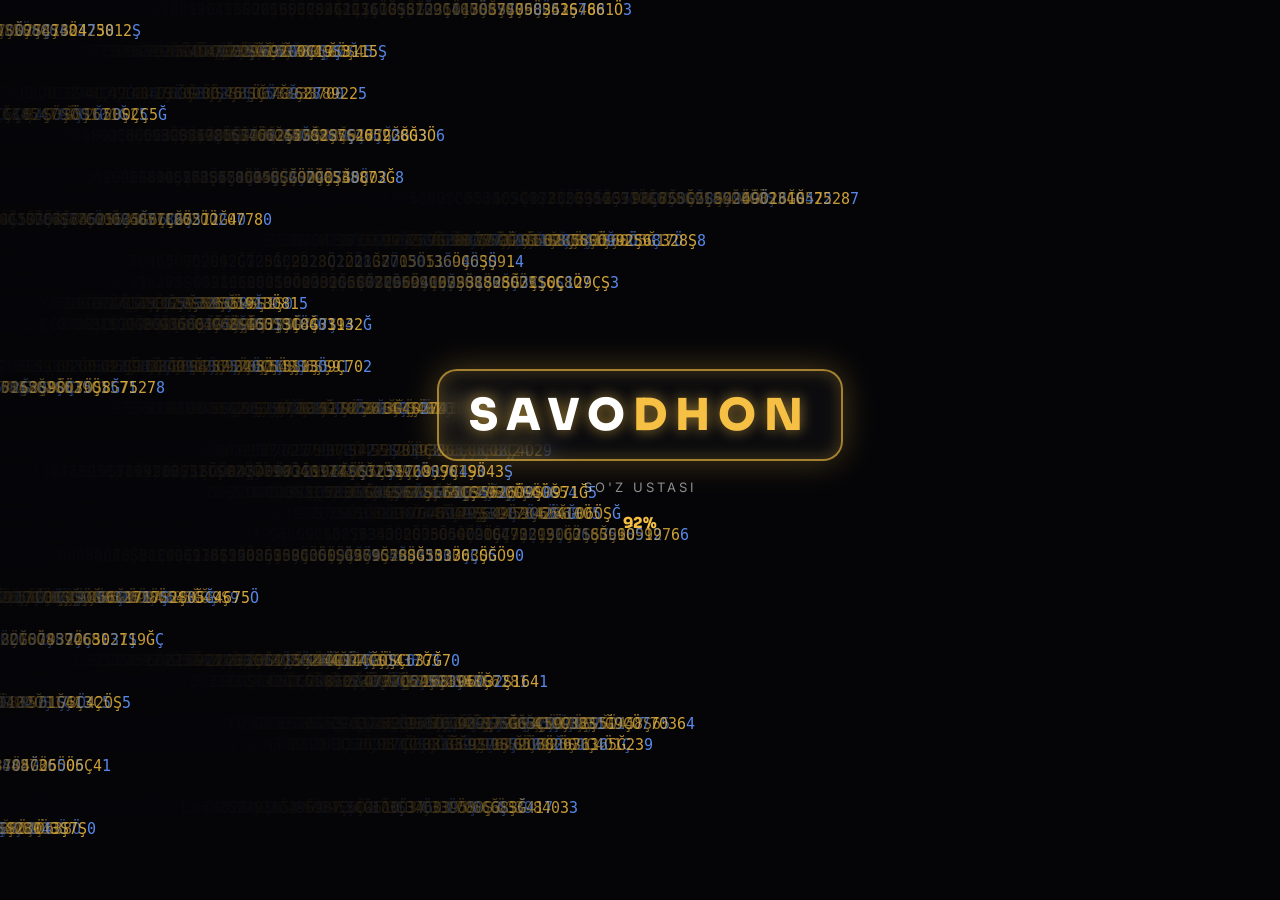
==== commit 8f03d7a7: "Release v3.0 havolalari + QR + ilova ichida APK tugmasi" ====
--- a/index.html
+++ b/index.html
@@ -616,6 +616,7 @@
   <div class="set-row"><span>🎯 Kunlik maqsad (so'z)</span><select id="goalSelect" onchange="changeGoal(this.value)"></select></div>
   <button class="set-row" onclick="closeModal('settingsModal');openModal('shortcutsModal')"><span>⌨️ Klaviatura yorliqlari</span><span>→</span></button>
   <button class="set-row" onclick="requestFullscreen()"><span>📱 To'liq ekran</span><span>→</span></button>
+  <a class="set-row" style="text-decoration:none" href="https://github.com/xolerc/Savodhon/releases/download/v3.0/Savodhon-v3.0.apk"><span>⬇ APK yuklab olish (v3.0)</span><span>→</span></a>
   <button class="set-row" onclick="closeModal('settingsModal');openModal('aboutModal')"><span>ℹ️ Ilova haqida</span><span>→</span></button>
   <button class="btn-ghost" onclick="closeModal('settingsModal')">Yopish</button>
 </div></div>
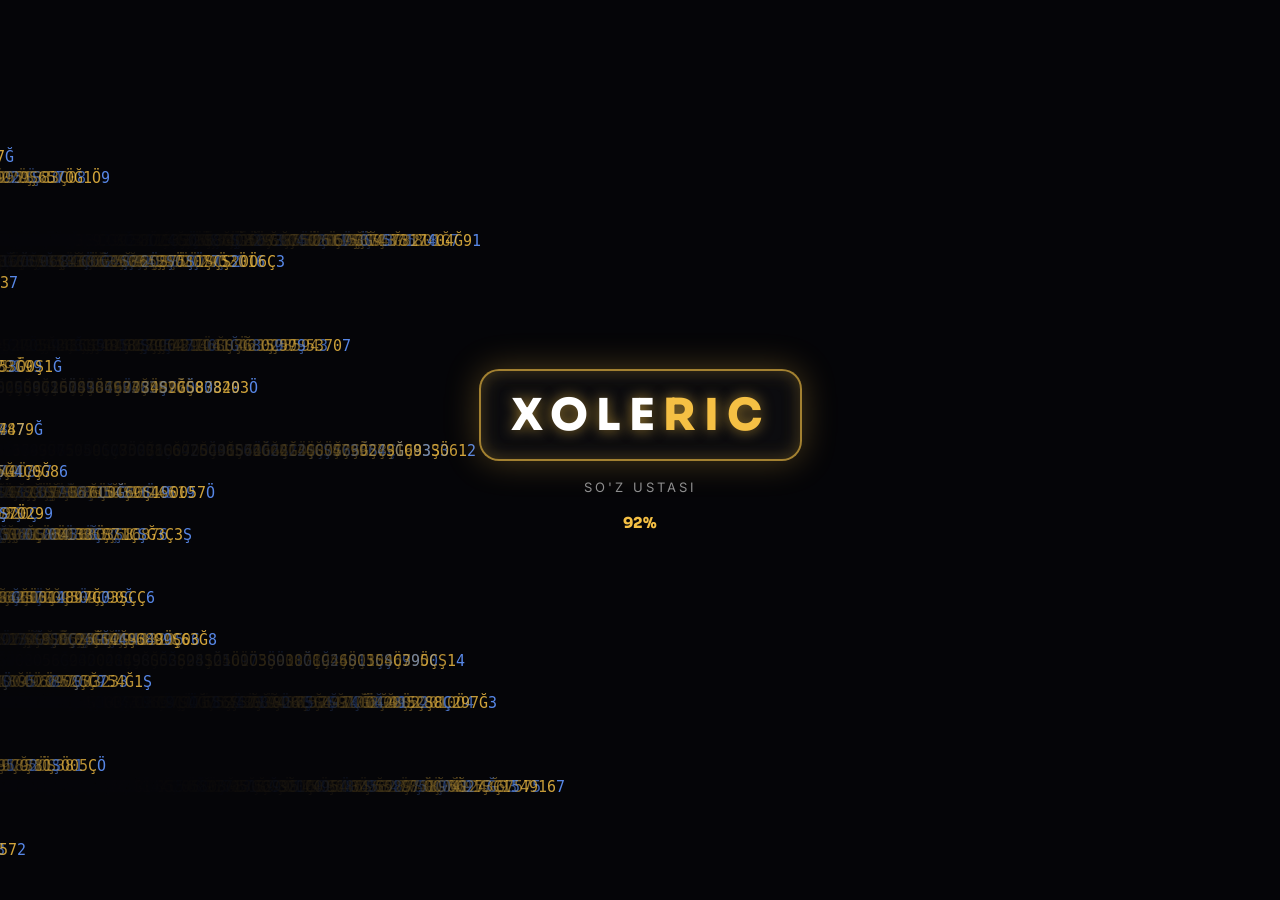
==== commit 09291264: "Loader: SAVODHON -> XOLERIC" ====
--- a/index.html
+++ b/index.html
@@ -309,7 +309,7 @@
 <!-- SAVODHON LOADER -->
 <div id="svLoader" aria-hidden="true">
   <canvas id="svMatrix"></canvas>
-  <div class="sv-logo" id="svLogo">SAVO<span>DHON</span></div>
+  <div class="sv-logo" id="svLogo">XOLE<span>RIC</span></div>
   <div class="sv-sub">SO'Z USTASI</div>
   <div class="sv-pct" id="svPct">0%</div>
 </div>
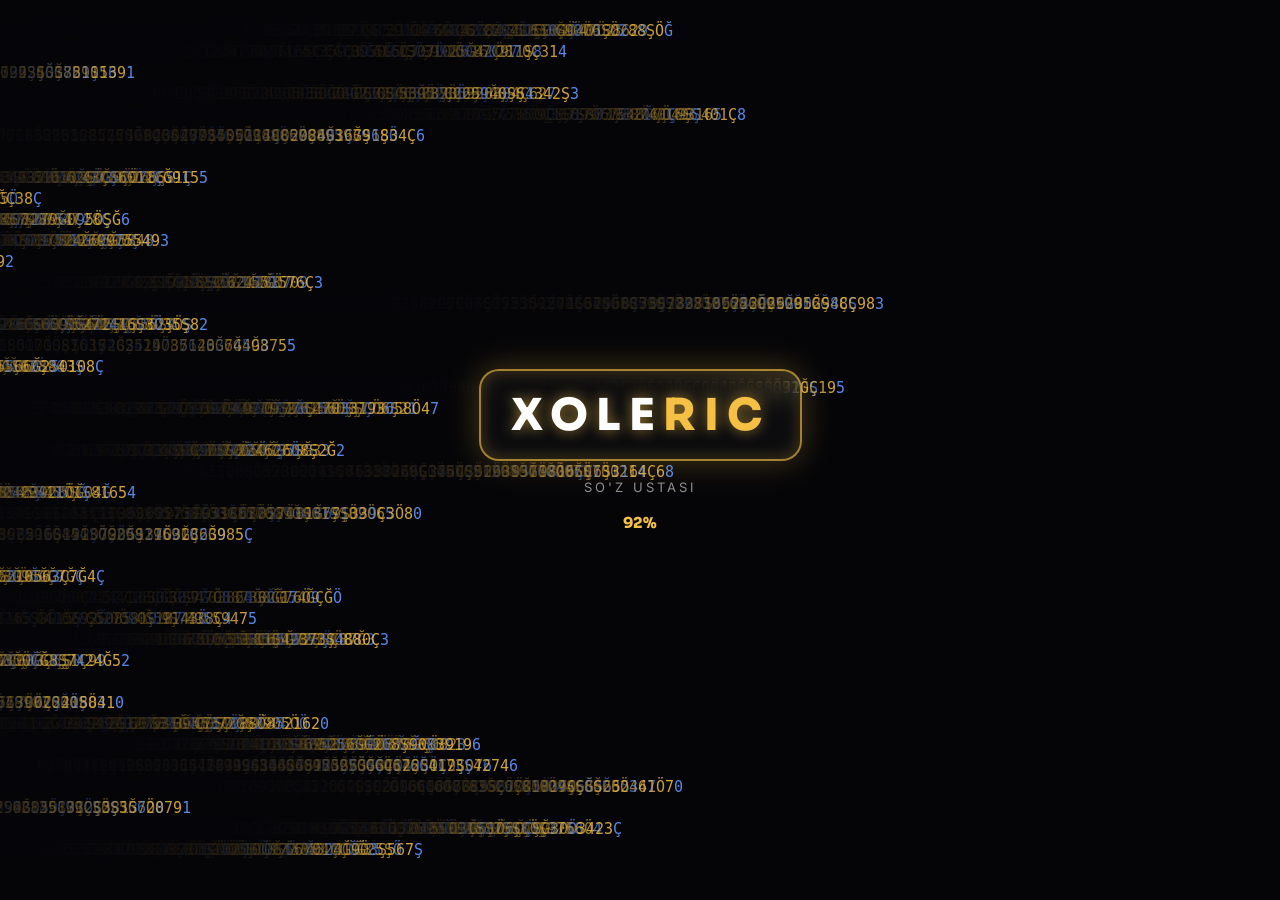
==== commit 58502fe1: "KRITIK: Keyingi tugmasi (target ReferenceError) + particle perf" ====
--- a/index.html
+++ b/index.html
@@ -657,7 +657,7 @@
   const x=c.getContext('2d');
   const GOLD=['#F5C044','#EAB308','#FFE9A8','#3B6CFF','#ffffff'];
   let W,H,parts=[],confetti=[];
-  function resize(){W=c.width=window.innerWidth;H=c.height=window.innerHeight;}
+  function resize(){const d=Math.min(window.devicePixelRatio||1,1.5);W=c.width=Math.round(window.innerWidth*d);H=c.height=Math.round(window.innerHeight*d);}
   resize();window.addEventListener('resize',resize);
   const dark=document.documentElement.getAttribute('data-theme')!=='light';
   for(let i=0;i<46;i++)parts.push({x:Math.random()*2000,y:Math.random()*2000,r:Math.random()*1.8+.4,s:Math.random()*.35+.08,o:Math.random()*.5+.15,g:Math.random()>.55});
@@ -666,6 +666,7 @@
     for(let i=0;i<n;i++)confetti.push({x:W/2+(Math.random()-.5)*120,y:H*.32,r:Math.random()*4+2,vx:(Math.random()-.5)*7,vy:Math.random()*-6-2,g:.22+Math.random()*.12,col:GOLD[Math.floor(Math.random()*GOLD.length)],life:1,spin:Math.random()*Math.PI*2});
   };
   function animate(){
+    if(document.hidden){requestAnimationFrame(animate);return;}
     x.clearRect(0,0,W,H);
     for(const p of parts){p.y-=p.s;if(p.y<-4){p.y=H+4;p.x=Math.random()*W;}
       x.globalAlpha=p.o;x.fillStyle=p.g?'#F5C044':'#3B6CFF';x.beginPath();x.arc(p.x%W,p.y,p.r,0,7);x.fill();}
@@ -1699,7 +1700,7 @@
   dom.mirrorInput.classList.add('correct');
   const wrap=document.getElementById('gameInputWrapper');if(wrap)wrap.classList.add('success-neon-glow');
   dom.cursor.style.display='none';
-  if(variant==='old'){const ns=currentWordData.word.replace(/-/g,'');dom.feedbackMsg.innerHTML='Ajoyib! 🎉<br><small style="color:#F5C044;font-weight:700">Eski harf qabul qilindi — yangi imlo: <b>'+ns+'</b></small>';}else if(variant==='new'&&/[şçöğ]/.test(target)){dom.feedbackMsg.innerHTML='Ajoyib! 🎉<br><small style="color:#2ED573;font-weight:700">Yangi harfdan foydalanildi ✅</small>';}else{dom.feedbackMsg.textContent='Ajoyib! 🎉';}dom.feedbackMsg.classList.add('show','success');
+  if(variant==='old'){const ns=currentWordData.word.replace(/-/g,'');dom.feedbackMsg.innerHTML='Ajoyib! 🎉<br><small style="color:#F5C044;font-weight:700">Eski harf qabul qilindi — yangi imlo: <b>'+ns+'</b></small>';}else if(variant==='new'&&/[şçöğ]/.test(currentWordData.clean)){dom.feedbackMsg.innerHTML='Ajoyib! 🎉<br><small style="color:#2ED573;font-weight:700">Yangi harfdan foydalanildi ✅</small>';}else{dom.feedbackMsg.textContent='Ajoyib! 🎉';}dom.feedbackMsg.classList.add('show','success');
   dom.xpPopup.style.display='inline-block';
   setTimeout(()=>{dom.xpPopup.style.display='none';},2000);
   dom.nextBtn.classList.add('visible');
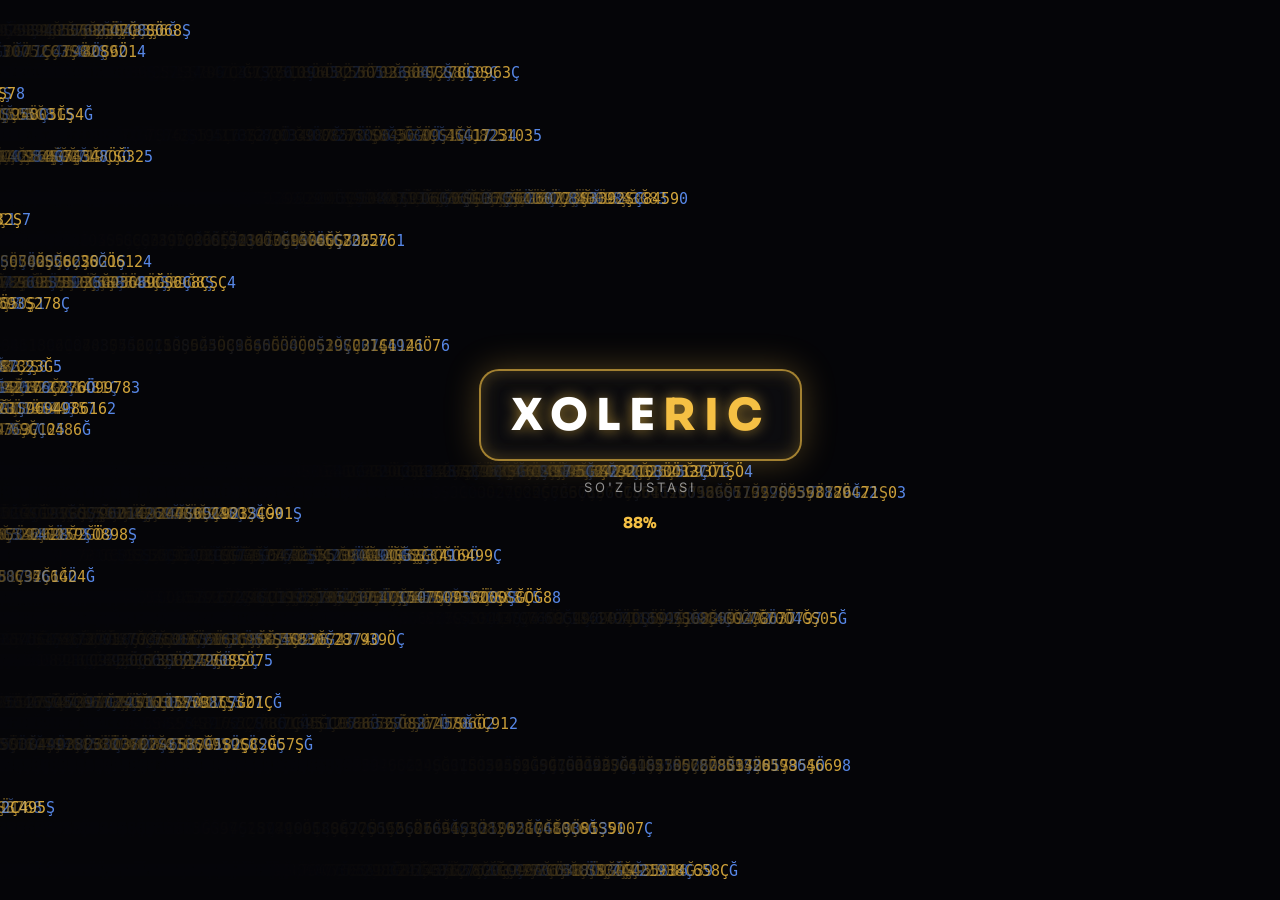
==== commit 5e47c6e5: "XOLERIC SEO: kodlar assets/ ga ajratildi, title/meta/OG/JSON-LD/sitemap/robots, README UZ+EN" ====
--- a/index.html
+++ b/index.html
@@ -3,7 +3,7 @@
 <head>
 <meta charset="UTF-8">
 <meta name="viewport" content="width=device-width, initial-scale=1.0, maximum-scale=1.0, user-scalable=no, viewport-fit=cover">
-<title>Savodhon — So'z Ustasi</title>
+<title>Savodhon — So'z Ustasi | XOLERIC</title>
 <meta name="description" content="O'zbek tilidagi so'zlarni bo'g'inlab o'rganish uchun premium interaktiv ilova — 28 harf, 1000+ so'z, offline PWA.">
 <meta name="theme-color" content="#050508" id="themeColorMeta">
 <meta name="apple-mobile-web-app-capable" content="yes">
@@ -16,294 +16,19 @@
 <link rel="preconnect" href="https://fonts.googleapis.com">
 <link rel="preconnect" href="https://fonts.gstatic.com" crossorigin>
 <link href="https://fonts.googleapis.com/css2?family=Inter:wght@400;500;600;700;800;900&family=Sora:wght@500;600;700;800&display=swap" rel="stylesheet">
-<style>
-*{margin:0;padding:0;box-sizing:border-box;-webkit-tap-highlight-color:transparent}
-:root{
-  --bg:#050508; --bg2:#0A0A14;
-  --gold:#F5C044; --gold2:#EAB308; --gold-soft:rgba(245,192,68,.14);
-  --blue:#3B6CFF; --blue-soft:rgba(59,108,255,.14);
-  --green:#2ED573; --red:#EF4444;
-  --card:rgba(255,255,255,.045); --card2:rgba(255,255,255,.07);
-  --border:rgba(255,255,255,.10); --border-gold:rgba(245,192,68,.35);
-  --text:#F6F8FF; --dim:rgba(246,248,255,.60); --faint:rgba(246,248,255,.38);
-  --shadow:0 18px 50px rgba(0,0,0,.55);
-  --r:20px;
-  --font:'Inter',system-ui,-apple-system,'Segoe UI',Roboto,sans-serif;
-  --num:'Sora','Inter',system-ui,sans-serif;
-}
-[data-theme="light"]{
-  --bg:#FFF8EA; --bg2:#FFF1D2;
-  --card:rgba(255,255,255,.72); --card2:rgba(255,255,255,.9);
-  --border:rgba(146,100,10,.18); --border-gold:rgba(200,140,10,.45);
-  --text:#211703; --dim:rgba(33,23,3,.64); --faint:rgba(33,23,3,.42);
-  --gold:#C8900A; --gold2:#EAB308; --gold-soft:rgba(234,179,8,.16);
-  --shadow:0 18px 45px rgba(150,110,10,.18);
-}
-html{scroll-behavior:smooth}
-body{background:var(--bg);color:var(--text);font-family:var(--font);min-height:100dvh;display:flex;justify-content:center;overflow-x:hidden;transition:background .35s,color .35s}
-body::before{content:'';position:fixed;inset:0;z-index:-2;background:
-  radial-gradient(700px 420px at 12% -6%, rgba(59,108,255,.20), transparent 60%),
-  radial-gradient(640px 420px at 88% 4%, rgba(245,192,68,.13), transparent 60%),
-  radial-gradient(900px 700px at 50% 115%, rgba(59,108,255,.10), transparent 60%),
-  var(--bg);transition:background .35s}
-[data-theme="light"] body::before{background:
-  radial-gradient(700px 420px at 12% -6%, rgba(59,108,255,.12), transparent 60%),
-  radial-gradient(640px 420px at 88% 4%, rgba(234,179,8,.22), transparent 60%),
-  radial-gradient(900px 700px at 50% 115%, rgba(234,179,8,.12), transparent 60%),
-  var(--bg)}
-#particleCanvas{position:fixed;inset:0;z-index:0;pointer-events:none}
-.app-shell{width:100%;max-width:480px;min-height:100dvh;position:relative;z-index:1;display:flex;flex-direction:column}
-section{display:none}
-section.visible,section.active{display:block;animation:fadeUp .38s cubic-bezier(.2,.8,.25,1)}
-#welcomeScreen{display:flex}
-#welcomeScreen.hide{display:none}
-@keyframes fadeUp{from{opacity:0;transform:translateY(14px)}to{opacity:1;transform:none}}
-@keyframes pop{0%{transform:scale(.6);opacity:0}60%{transform:scale(1.12)}100%{transform:scale(1);opacity:1}}
-@keyframes shimmer{0%{background-position:-400px 0}100%{background-position:400px 0}}
-@keyframes blink{0%,100%{opacity:1}50%{opacity:0}}
-@keyframes floaty{0%,100%{transform:translateY(0)}50%{transform:translateY(-8px)}}
-button{font-family:var(--font);border:none;cursor:pointer;color:inherit;background:none;transition:transform .12s ease,box-shadow .2s,filter .2s}
-button:active{transform:scale(.96)}
-/* ---------- WELCOME ---------- */
-#welcomeScreen{flex-direction:column;align-items:center;justify-content:center;min-height:100dvh;padding:32px 24px;text-align:center}
-#welcomeScreen.hide{display:none!important}
-.logo-orb{width:104px;height:104px;border-radius:32px;display:flex;align-items:center;justify-content:center;font-family:var(--num);font-size:52px;font-weight:800;color:#0A0A0A;background:linear-gradient(135deg,#FFE9A8,#F5C044 45%,#B97E0B);box-shadow:0 0 0 1px rgba(245,192,68,.5),0 0 44px rgba(245,192,68,.45),0 18px 40px rgba(0,0,0,.5);animation:floaty 4s ease-in-out infinite}
-.w-title{font-family:var(--num);font-size:34px;font-weight:800;margin:22px 0 6px;letter-spacing:-.5px}
-.w-title span{background:linear-gradient(120deg,#FFE9A8,#F5C044 55%,#EAB308);-webkit-background-clip:text;background-clip:text;color:transparent}
-.w-sub{color:var(--dim);font-size:15px;line-height:1.55;max-width:320px}
-.glass{background:var(--card);border:1px solid var(--border);border-radius:var(--r);backdrop-filter:blur(18px);-webkit-backdrop-filter:blur(18px);box-shadow:inset 0 1px 0 rgba(255,255,255,.08),var(--shadow)}
-[data-theme="light"] .glass{box-shadow:inset 0 1px 0 rgba(255,255,255,.7),var(--shadow)}
-.w-card{width:100%;margin-top:26px;padding:22px}
-.w-card input{width:100%;padding:15px 16px;border-radius:14px;border:1px solid var(--border);background:rgba(255,255,255,.05);color:var(--text);font-size:16px;font-family:var(--font);outline:none;transition:border .2s,box-shadow .2s}
-[data-theme="light"] .w-card input{background:rgba(255,255,255,.8)}
-.w-card input:focus{border-color:var(--gold);box-shadow:0 0 0 3px var(--gold-soft)}
-.btn-gold{width:100%;margin-top:12px;padding:16px;border-radius:16px;font-size:16px;font-weight:800;color:#191100;background:linear-gradient(135deg,#FFE9A8,#F5C044 50%,#E0A90B);box-shadow:0 0 26px rgba(245,192,68,.4),0 10px 24px rgba(0,0,0,.35)}
-.btn-gold:hover{filter:brightness(1.06)}
-.btn-ghost{width:100%;margin-top:10px;padding:14px;border-radius:16px;font-size:15px;font-weight:700;border:1px solid var(--border);background:var(--card)}
-#statsPreview{display:flex;gap:10px;width:100%;margin-top:16px}
-.stat-mini{flex:1;padding:12px 6px;border-radius:16px;background:var(--card);border:1px solid var(--border);backdrop-filter:blur(14px)}
-.stat-mini b{display:block;font-family:var(--num);font-size:19px;color:var(--gold)}
-.stat-mini span{font-size:11px;color:var(--dim)}
-/* ---------- HEADER ---------- */
-.app-header{display:flex;align-items:center;gap:12px;padding:calc(14px + env(safe-area-inset-top)) 18px 10px;position:sticky;top:0;z-index:20;background:color-mix(in srgb,var(--bg) 78%,transparent);backdrop-filter:blur(16px);-webkit-backdrop-filter:blur(16px)}
-.avatar{width:46px;height:46px;border-radius:16px;display:flex;align-items:center;justify-content:center;font-family:var(--num);font-size:21px;font-weight:800;color:#191100;background:linear-gradient(135deg,#FFE9A8,#F5C044);box-shadow:0 0 18px rgba(245,192,68,.45);flex-shrink:0}
-.h-name{font-weight:800;font-size:16px;line-height:1.2}
-.h-lvl{font-size:12px;color:var(--gold);font-weight:700;display:flex;align-items:center;gap:5px}
-#levelBadge{cursor:pointer}
-.streak-pill{margin-left:auto;display:flex;align-items:center;gap:6px;padding:9px 14px;border-radius:999px;background:rgba(239,68,68,.12);border:1px solid rgba(239,68,68,.4);font-family:var(--num);font-weight:800;font-size:15px;box-shadow:0 0 16px rgba(239,68,68,.25)}
-.icon-btn{width:44px;height:44px;border-radius:14px;background:var(--card);border:1px solid var(--border);font-size:19px;display:flex;align-items:center;justify-content:center;backdrop-filter:blur(12px)}
-/* ---------- BALANCE CARD ---------- */
-.balance{margin:8px 18px 0;padding:22px 20px;border-radius:26px;position:relative;overflow:hidden;background:linear-gradient(150deg,rgba(59,108,255,.20),rgba(255,255,255,.03) 40%,rgba(245,192,68,.16)),var(--card);border:1px solid var(--border-gold);backdrop-filter:blur(22px);box-shadow:inset 0 1px 0 rgba(255,255,255,.12),0 0 40px rgba(245,192,68,.12),var(--shadow)}
-.balance::after{content:'';position:absolute;inset:0;background:linear-gradient(110deg,transparent 30%,rgba(255,255,255,.10) 48%,transparent 62%);background-size:400px 100%;animation:shimmer 3.8s linear infinite;pointer-events:none}
-.b-label{font-size:12px;letter-spacing:2px;text-transform:uppercase;color:var(--dim);font-weight:700}
-.b-xp{font-family:var(--num);font-size:46px;font-weight:800;letter-spacing:-1px;background:linear-gradient(120deg,#FFF6D8,#F5C044 60%,#EAB308);-webkit-background-clip:text;background-clip:text;color:transparent;line-height:1.1}
-.b-lvlname{font-size:14px;font-weight:700;color:var(--gold);margin-top:2px}
-.b-bar{height:10px;border-radius:99px;background:rgba(255,255,255,.08);margin-top:12px;overflow:hidden;border:1px solid rgba(255,255,255,.06)}
-[data-theme="light"] .b-bar{background:rgba(0,0,0,.08)}
-#levelBarFill{height:100%;width:0%;border-radius:99px;background:linear-gradient(90deg,#FFE9A8,#F5C044,#EAB308);box-shadow:0 0 14px rgba(245,192,68,.8);transition:width .6s cubic-bezier(.2,.8,.25,1)}
-.b-next{font-size:12px;color:var(--dim);margin-top:8px}
-.b-goalrow{display:flex;align-items:center;gap:14px;margin-top:14px;padding-top:14px;border-top:1px solid var(--border)}
-.ring{position:relative;width:64px;height:64px;flex-shrink:0}
-.ring svg{transform:rotate(-90deg)}
-.ring b{position:absolute;inset:0;display:flex;align-items:center;justify-content:center;font-family:var(--num);font-size:13px;color:var(--gold)}
-#goalFill{height:6px;width:0%;border-radius:99px;background:linear-gradient(90deg,var(--blue),#7AA2FF);box-shadow:0 0 10px rgba(59,108,255,.7);transition:width .5s}
-/* ---------- SECTIONS ---------- */
-.sec{padding:20px 18px 0}
-.sec-title{display:flex;align-items:center;justify-content:space-between;font-family:var(--num);font-size:17px;font-weight:800;margin-bottom:12px}
-.sec-title small{font-family:var(--font);font-size:12px;color:var(--gold);font-weight:700}
-.qa-grid{display:grid;grid-template-columns:1fr 1fr;gap:12px}
-.qa{padding:18px 14px;border-radius:20px;background:var(--card);border:1px solid var(--border);backdrop-filter:blur(18px);text-align:left;box-shadow:inset 0 1px 0 rgba(255,255,255,.07);transition:transform .15s,box-shadow .2s}
-.qa:hover{transform:translateY(-3px);box-shadow:inset 0 1px 0 rgba(255,255,255,.1),0 14px 30px rgba(0,0,0,.4)}
-.qa .e{font-size:28px}
-.qa b{display:block;font-size:14px;margin-top:8px}
-.qa span{font-size:11.5px;color:var(--dim)}
-.qa.gold{border-color:var(--border-gold);background:linear-gradient(150deg,var(--gold-soft),var(--card))}
-.mode-row{display:flex;align-items:center;gap:12px;padding:13px 14px;border-radius:16px;background:var(--card);border:1px solid var(--border);margin-top:10px;width:100%;text-align:left;backdrop-filter:blur(14px)}
-.mode-row:hover{transform:translateY(-2px)}
-.mode-row .e{font-size:22px}
-.mode-row b{font-size:14px;display:block}
-.mode-row span{font-size:11.5px;color:var(--dim)}
-.mode-row .dots{margin-left:auto}
-.progress-dot{width:9px;height:9px;border-radius:99px;background:rgba(255,255,255,.12);display:inline-block;margin-left:5px}
-[data-theme="light"] .progress-dot{background:rgba(0,0,0,.12)}
-.progress-dot.filled{background:var(--blue);box-shadow:0 0 8px var(--blue)}
-.progress-dot.gold{background:var(--gold);box-shadow:0 0 8px var(--gold)}
-/* challenge */
-.challenge{margin:18px;padding:18px;border-radius:22px;background:linear-gradient(150deg,rgba(245,192,68,.16),var(--card));border:1px solid var(--border-gold);backdrop-filter:blur(18px);position:relative;overflow:hidden}
-.challenge-badge{display:inline-block;font-size:11px;font-weight:800;padding:5px 12px;border-radius:99px;background:linear-gradient(135deg,#FFE9A8,#F5C044);color:#191100}
-.challenge-badge.done{background:rgba(46,213,115,.18);color:var(--green);border:1px solid rgba(46,213,115,.5)}
-#challengeDesc{font-size:15px;font-weight:600;margin:10px 0 4px}
-#challengeReward{font-family:var(--num);color:var(--gold);font-weight:800}
-#challengeStatus{font-size:12px;color:var(--dim);margin-top:4px}
-/* letters */
-#letterGrid{display:grid;grid-template-columns:repeat(5,1fr);gap:10px}
-.letter-tile{aspect-ratio:.92;border-radius:16px;background:var(--card);border:1px solid var(--border);backdrop-filter:blur(12px);display:flex;flex-direction:column;align-items:center;justify-content:center;font-family:var(--num);font-weight:800;font-size:17px;cursor:pointer;position:relative;transition:transform .15s}
-.letter-tile:hover{transform:translateY(-3px)}
-.letter-tile.new{border-style:dashed}
-.letter-tile.in-progress{border-color:rgba(59,108,255,.55);box-shadow:0 0 14px rgba(59,108,255,.25)}
-.letter-tile.mastered{border-color:var(--border-gold);background:linear-gradient(160deg,var(--gold-soft),var(--card));box-shadow:0 0 16px rgba(245,192,68,.25)}
-.progress-mini{font-size:10px;font-family:var(--font);color:var(--dim);font-weight:700;margin-top:2px}
-.master-badge{position:absolute;top:5px;right:7px;font-size:11px;color:var(--gold)}
-/* stats */
-.stat-grid{display:grid;grid-template-columns:1fr 1fr;gap:12px}
-.stat-card{padding:16px;border-radius:18px;background:var(--card);border:1px solid var(--border);backdrop-filter:blur(14px)}
-.stat-card b{font-family:var(--num);font-size:23px;display:block}
-.stat-card span{font-size:12px;color:var(--dim)}
-.stat-card.g b{color:var(--gold)} .stat-card.bl b{color:#7AA2FF} .stat-card.gr b{color:var(--green)}
-.chart-card{margin-top:12px;padding:16px;border-radius:18px;background:var(--card);border:1px solid var(--border);backdrop-filter:blur(14px)}
-.chart-card h4{font-size:13px;margin-bottom:10px;color:var(--dim)}
-.chart-card canvas{width:100%;height:130px;display:block}
-.time-row{display:flex;gap:12px;margin-top:12px}
-.time-box{flex:1;padding:14px;border-radius:16px;background:var(--card);border:1px solid var(--border)}
-.time-box b{font-family:var(--num);font-size:17px}
-.time-box span{font-size:11px;color:var(--dim);display:block;margin-bottom:6px}
-.tbar{height:6px;border-radius:99px;background:rgba(255,255,255,.08);overflow:hidden;margin-top:8px}
-[data-theme="light"] .tbar{background:rgba(0,0,0,.08)}
-#dailyTimeFill,#weeklyTimeFill{height:100%;width:0%;border-radius:99px;background:linear-gradient(90deg,var(--blue),#7AA2FF)}
-/* achievements */
-#achievementsList{display:grid;grid-template-columns:repeat(4,1fr);gap:10px}
-.achievement-card{padding:13px 6px;border-radius:16px;background:var(--card);border:1px solid var(--border);text-align:center;opacity:.45;filter:grayscale(1)}
-.achievement-card.unlocked{opacity:1;filter:none;border-color:var(--border-gold);box-shadow:0 0 14px rgba(245,192,68,.2);animation:pop .4s}
-.achievement-icon{font-size:23px}
-.achievement-name{font-size:10px;font-weight:700;margin-top:5px;color:var(--dim)}
-.achievement-card.unlocked .achievement-name{color:var(--text)}
-/* bottom nav */
-.bottom-nav{position:fixed;bottom:0;left:50%;transform:translateX(-50%);width:100%;max-width:480px;z-index:30;display:flex;padding:10px 16px calc(12px + env(safe-area-inset-bottom));background:color-mix(in srgb,var(--bg) 82%,transparent);backdrop-filter:blur(20px);-webkit-backdrop-filter:blur(20px);border-top:1px solid var(--border)}
-.nav-btn{flex:1;display:flex;flex-direction:column;align-items:center;gap:3px;font-size:10.5px;font-weight:700;color:var(--faint);padding:8px 0;border-radius:14px}
-.nav-btn .i{font-size:21px}
-.nav-btn.on{color:var(--gold)}
-.nav-btn.on .i{filter:drop-shadow(0 0 8px rgba(245,192,68,.7))}
-#mainScreen{padding-bottom:110px}
-/* ---------- ALPHABET SCREEN ---------- */
-.alpha-head{display:flex;align-items:center;gap:12px;padding:calc(14px + env(safe-area-inset-top)) 18px 6px;position:sticky;top:0;z-index:20;background:color-mix(in srgb,var(--bg) 82%,transparent);backdrop-filter:blur(16px)}
-.alpha-head h2{font-family:var(--num);font-size:20px}
-.alpha-sec{font-size:13px;font-weight:800;color:var(--dim);margin:16px 18px 10px;letter-spacing:1px;text-transform:uppercase}
-.alpha-grid{display:grid;grid-template-columns:repeat(4,1fr);gap:10px;padding:0 18px}
-.letter-btn{padding:16px 6px;border-radius:16px;background:var(--card);border:1px solid var(--border);font-family:var(--num);font-weight:800;font-size:18px;cursor:pointer;position:relative;backdrop-filter:blur(12px);transition:transform .15s}
-.letter-btn:hover{transform:translateY(-3px)}
-.letter-btn.in-progress{border-color:rgba(59,108,255,.55)}
-.letter-btn.mastered{border-color:var(--border-gold);background:linear-gradient(160deg,var(--gold-soft),var(--card))}
-.letter-progress{display:block;font-size:10px;font-family:var(--font);color:var(--dim);font-weight:700;margin-top:3px}
-.master-icon{position:absolute;top:6px;right:8px;font-size:12px;color:var(--gold)}
-#alphabetScreen{padding-bottom:40px}
-/* ---------- FOCUS ---------- */
-#focusScreen{min-height:100dvh;flex-direction:column;padding-bottom:30px}
-#focusScreen.active{display:flex}
-.f-top{display:flex;align-items:center;gap:10px;padding:calc(14px + env(safe-area-inset-top)) 18px 0}
-#lessonLabel{font-size:14px;font-weight:700;color:var(--dim)}
-.f-prog{padding:12px 18px 0}
-.f-prog-meta{display:flex;justify-content:space-between;font-size:12px;font-weight:800;color:var(--gold);margin-bottom:8px}
-.f-bar{height:10px;border-radius:99px;background:rgba(255,255,255,.08);overflow:hidden}
-[data-theme="light"] .f-bar{background:rgba(0,0,0,.08)}
-#focusProgressThumb{height:100%;width:0%;border-radius:99px;background:linear-gradient(90deg,var(--blue),var(--gold));box-shadow:0 0 12px rgba(245,192,68,.6);transition:width .4s}
-#focusTimerBar{display:none;align-items:center;gap:10px;margin:12px 18px 0;padding:10px 14px;border-radius:14px;background:var(--blue-soft);border:1px solid rgba(59,108,255,.4);font-family:var(--num);font-weight:800}
-#timerProgressFill{height:6px;background:var(--blue);border-radius:99px;transition:width 1s linear}
-#timerBtn.on{background:var(--blue-soft);border-color:var(--blue)}
-.word-card{margin:16px 18px 0;padding:30px 16px;border-radius:24px;text-align:center;background:linear-gradient(160deg,rgba(59,108,255,.14),var(--card) 55%,rgba(245,192,68,.10));border:1px solid var(--border);backdrop-filter:blur(20px)}
-#wordDisplay{font-family:var(--num);font-size:30px;font-weight:800;letter-spacing:1px;line-height:1.6}
-.syllable{padding:3px 7px;border-radius:10px;transition:all .25s;display:inline-block;margin:2px 1px}
-.syllable.consonant{color:#9DBCFF}
-.syllable.vowel{color:#FFE1A1}
-[data-theme="light"] .syllable.consonant{color:#1E40C9}
-[data-theme="light"] .syllable.vowel{color:#9A6200}
-.syllable.correct{background:rgba(46,213,115,.18);color:var(--green)!important;box-shadow:0 0 12px rgba(46,213,115,.35)}
-.word-appear{animation:pop .35s}
-#gameInputWrapper{margin:14px 18px 0;padding:18px;border-radius:20px;background:var(--card);border:1px solid var(--border);backdrop-filter:blur(16px);cursor:text;transition:box-shadow .3s,border .3s}
-#gameInputWrapper.success-neon-glow{border-color:rgba(46,213,115,.7);box-shadow:0 0 26px rgba(46,213,115,.4)}
-#mirrorInput{font-family:var(--num);font-size:24px;font-weight:700;min-height:36px;letter-spacing:2px}
-#mirrorInput.wrong{color:var(--red)}
-#mirrorInput.correct{color:var(--green)}
-#mirrorInput.shake{animation:shake .45s}
-@keyframes shake{0%,100%{transform:none}20%,60%{transform:translateX(-7px)}40%,80%{transform:translateX(7px)}}
-#cursor{display:inline-block;width:3px;height:26px;background:var(--gold);vertical-align:middle;animation:blink 1s infinite;border-radius:2px}
-#hiddenInput{position:fixed;top:0;left:0;width:10px;height:10px;opacity:0;border:none;outline:none;pointer-events:none}
-.f-actions{display:flex;gap:10px;padding:14px 18px 0}
-.f-btn{flex:1;padding:13px;border-radius:15px;background:var(--card);border:1px solid var(--border);font-weight:800;font-size:14px;backdrop-filter:blur(12px)}
-#feedbackArea{text-align:center;min-height:64px;padding:10px 18px 0}
-#feedbackMsg{font-weight:800;font-size:17px;opacity:0;transition:opacity .3s}
-#feedbackMsg.show{opacity:1}
-#feedbackMsg.success{color:var(--green)}
-#feedbackMsg.error{color:var(--red)}
-#xpPopup{display:none;font-family:var(--num);font-weight:800;color:var(--gold);font-size:18px;animation:pop .4s;text-shadow:0 0 16px rgba(245,192,68,.7)}
-#successCard{display:none;margin:0 18px;padding:14px;border-radius:16px;background:rgba(46,213,115,.1);border:1px solid rgba(46,213,115,.45);text-align:center;font-weight:700}
-#nextBtn{display:none;margin:14px 18px 0;padding:17px;border-radius:17px;font-size:16px;font-weight:800;color:#191100;background:linear-gradient(135deg,#FFE9A8,#F5C044,#E0A90B);box-shadow:0 0 26px rgba(245,192,68,.45)}
-#nextBtn.visible{display:block;animation:pop .35s}
-/* ---------- MODALS / GUARD ---------- */
-.modal-overlay{position:fixed;inset:0;z-index:60;background:rgba(0,0,0,.65);backdrop-filter:blur(6px);display:none;align-items:flex-end;justify-content:center}
-.modal-overlay.active{display:flex}
-.modal{width:100%;max-width:480px;max-height:82dvh;overflow-y:auto;background:var(--bg2);border:1px solid var(--border);border-bottom:none;border-radius:26px 26px 0 0;padding:22px 20px calc(26px + env(safe-area-inset-bottom));animation:fadeUp .3s}
-.modal h3{font-family:var(--num);font-size:18px;margin-bottom:14px}
-.level-row{display:flex;justify-content:space-between;padding:11px 13px;border-radius:13px;background:var(--card);border:1px solid var(--border);margin-bottom:8px;font-size:14px;font-weight:700}
-.level-row.current{border-color:var(--border-gold);box-shadow:0 0 14px rgba(245,192,68,.25)}
-.level-range{font-family:var(--num);color:var(--gold)}
-.set-row{display:flex;align-items:center;justify-content:space-between;gap:10px;padding:13px 14px;border-radius:15px;background:var(--card);border:1px solid var(--border);margin-bottom:10px;font-weight:700;font-size:14px;width:100%;text-align:left}
-.set-row select{background:var(--bg2);color:var(--text);border:1px solid var(--border);border-radius:10px;padding:8px;font-family:var(--font)}
-#guardOverlay{position:fixed;inset:0;z-index:70;background:rgba(3,3,8,.92);display:none;align-items:center;justify-content:center;text-align:center;padding:30px}
-.kbd{background:var(--card);border:1px solid var(--border);border-radius:8px;padding:2px 9px;font-family:var(--num);font-size:13px}
-.kbd{background:var(--card);border:1px solid var(--border);border-radius:8px;padding:2px 9px;font-family:var(--num);font-size:13px}
-.en-sub{color:#9aa3b2;font-size:13px;font-weight:600;margin-top:6px;line-height:1.5}
-.en-sub.big{font-size:15px}
-.step-head{display:flex;align-items:center;justify-content:space-between;margin-top:14px}
-.step-head b{font-size:14px}
-.step-go{padding:9px 16px;border-radius:999px;font-size:13px;font-weight:800;color:#191100;background:linear-gradient(135deg,#FFE9A8,#F5C044);box-shadow:0 0 14px rgba(245,192,68,.35)}
-.lw-grid{display:grid;grid-template-columns:1fr 1fr;gap:8px;margin-top:8px}
-.lw{padding:10px 12px;border-radius:13px;background:var(--card);border:1px solid var(--border);text-align:left}
-.lw b{font-size:14px;display:block}
-.lw-en{color:#9aa3b2;font-size:12px;font-weight:600;margin-top:2px}
-/* ---------- V3: soft buttons, transitions, visual, chips, logoped ---------- */
-button,.btn-gold,.btn-ghost,.f-btn,.qa,.mode-row,.letter-btn,.letter-tile,.nav-btn{border-radius:18px}
-.btn-gold,.btn-ghost,.f-btn,.qa,.mode-row{transition:transform .18s cubic-bezier(.34,1.56,.64,1),box-shadow .2s,filter .2s}
-.btn-gold:active,.btn-ghost:active,.f-btn:active,.qa:active,.mode-row:active{transform:scale(.93)}
-@media(prefers-reduced-motion:reduce){*{animation:none!important;transition:none!important;scroll-behavior:auto!important}}
-.screen-enter{animation:screenIn .32s cubic-bezier(.2,.8,.25,1)}
-@keyframes screenIn{from{opacity:0;transform:translateX(26px)}to{opacity:1;transform:none}}
-.screen-enter-back{animation:screenInBack .32s cubic-bezier(.2,.8,.25,1)}
-@keyframes screenInBack{from{opacity:0;transform:translateX(-26px)}to{opacity:1;transform:none}}
-.visual-wrap{margin:16px 18px 0;padding:22px 16px 16px;border-radius:24px;text-align:center;background:linear-gradient(160deg,rgba(245,192,68,.14),var(--card) 60%);border:1px solid var(--border-gold);backdrop-filter:blur(18px)}
-.visual-emoji{font-size:112px;line-height:1.2;filter:drop-shadow(0 0 26px rgba(245,192,68,.55));animation:floaty 3.4s ease-in-out infinite}
-.visual-word{font-family:var(--num);font-weight:800;font-size:15px;margin-top:8px;color:var(--dim)}
-.visual-toggle{margin-top:10px;font-size:13px;font-weight:800;padding:9px 16px;border-radius:999px;border:1px solid var(--border);background:var(--card)}
-.syl-chips{display:flex;flex-wrap:wrap;gap:9px;justify-content:center;margin:14px 18px 0}
-.syl-chip{padding:11px 17px;border-radius:999px;font-family:var(--num);font-weight:800;font-size:17px;background:var(--card2);border:1px solid var(--border-gold);box-shadow:0 4px 14px rgba(0,0,0,.25);transition:transform .16s cubic-bezier(.34,1.56,.64,1),box-shadow .2s,background .2s}
-.syl-chip:active{transform:scale(.88)}
-.syl-chip.pulse{animation:chipPulse .7s ease 2;background:rgba(46,213,115,.22);border-color:rgba(46,213,115,.7);box-shadow:0 0 18px rgba(46,213,115,.55)}
-@keyframes chipPulse{0%,100%{transform:scale(1)}50%{transform:scale(1.14)}}
-.listen-card{margin:14px 18px 0;padding:18px;border-radius:20px;background:var(--card);border:1px solid rgba(59,108,255,.4);backdrop-filter:blur(16px)}
-.listen-card h4{font-size:14px;margin-bottom:6px}
-.listen-tip{font-size:12.5px;color:var(--dim);line-height:1.55;background:var(--gold-soft);border:1px solid var(--border-gold);border-radius:12px;padding:10px 12px;margin-top:10px}
-.listen-row{display:flex;gap:10px;margin-top:12px}
-.listen-btn{flex:1;padding:13px;border-radius:15px;font-weight:800;font-size:13.5px;border:1px solid var(--border);background:var(--card2)}
-.listen-btn.primary{background:linear-gradient(135deg,#FFE9A8,#F5C044);color:#191100;border:none}
-.listen-btn.rec{background:rgba(239,68,68,.14);border-color:rgba(239,68,68,.5)}
-.listen-btn.rec.live{background:rgba(239,68,68,.35);animation:chipPulse 1s infinite}
-#listenResult{font-size:13.5px;font-weight:700;margin-top:10px;min-height:20px;text-align:center}
-.artic-btn{position:absolute;bottom:5px;left:7px;font-size:12px;opacity:.85;background:var(--card);border:1px solid var(--border);border-radius:99px;width:22px;height:22px;display:flex;align-items:center;justify-content:center}
-.letter-btn .artic-btn{bottom:5px;left:6px}
-.artic-big{font-family:var(--num);font-size:64px;font-weight:800;text-align:center;background:linear-gradient(120deg,#FFE9A8,#F5C044);-webkit-background-clip:text;background-clip:text;color:transparent}
-.artic-sec{font-size:13.5px;line-height:1.65;color:var(--dim);margin-top:10px}
-.artic-sec b{color:var(--text)}
-.summary-hero{text-align:center;padding:18px;border-radius:20px;background:linear-gradient(150deg,var(--gold-soft),var(--card));border:1px solid var(--border-gold);margin-bottom:12px}
-.summary-hero .big{font-family:var(--num);font-size:44px;font-weight:800;color:var(--gold)}
-.sum-grid{display:grid;grid-template-columns:1fr 1fr;gap:10px;margin-bottom:12px}
-.sum-box{padding:13px;border-radius:15px;background:var(--card);border:1px solid var(--border);text-align:center}
-.sum-box b{font-family:var(--num);font-size:19px;display:block}
-.sum-box span{font-size:11px;color:var(--dim)}
-.report-box{margin-top:12px;padding:16px;border-radius:18px;background:var(--card);border:1px solid var(--border)}
-.report-box pre{white-space:pre-wrap;font-family:var(--font);font-size:12.5px;line-height:1.6;color:var(--text);margin:8px 0}
-@media(min-width:520px){.app-shell{border-left:1px solid var(--border);border-right:1px solid var(--border)}}
-/* ── SAVODHON LOADER (mydrime matrix → neon-golden) ── */
-#svLoader{position:fixed;inset:0;z-index:9999;background:radial-gradient(circle at 50% 120%,rgba(59,108,255,.14),transparent 60%),#050508;display:flex;flex-direction:column;align-items:center;justify-content:center;gap:18px;transition:opacity .5s ease,visibility .5s ease}
-#svLoader.hidden{opacity:0;visibility:hidden}
-#svMatrix{position:absolute;inset:0;width:100%;height:100%}
-.sv-logo{position:relative;font-family:'Sora','Inter',sans-serif;font-weight:800;font-size:clamp(26px,7vw,44px);letter-spacing:8px;color:#fff;border:2px solid rgba(245,192,68,.65);border-radius:20px;padding:16px 30px;background:rgba(255,255,255,.03);backdrop-filter:blur(12px);box-shadow:0 0 18px rgba(245,192,68,.25) inset,0 0 34px rgba(245,192,68,.28);text-shadow:0 0 14px rgba(245,192,68,.6);animation:svGlitch .3s steps(2,end) infinite}
-.sv-logo.stable{animation:svGlow 2.6s ease-in-out infinite}
-.sv-logo span{color:#F5C044}
-.sv-sub{position:relative;color:rgba(255,255,255,.55);font-size:13px;letter-spacing:3px}
-.sv-pct{position:relative;font-family:'Sora',monospace;color:#F5C044;font-weight:800;font-size:15px}
-@keyframes svGlitch{0%{transform:translate(0,0)}25%{transform:translate(-2px,2px)}50%{transform:translate(2px,-2px)}75%{transform:translate(-2px,-2px)}100%{transform:translate(0,0)}}
-@keyframes svGlow{0%,100%{box-shadow:0 0 18px rgba(245,192,68,.25) inset,0 0 34px rgba(245,192,68,.28)}50%{box-shadow:0 0 30px rgba(245,192,68,.5) inset,0 0 60px rgba(245,192,68,.55)}}
-@media (prefers-reduced-motion:reduce){.sv-logo{animation:none}}
-</style>
+
+<link rel="stylesheet" href="assets/css/style.css">
+<link rel="canonical" href="https://xolerc.github.io/Savodhon/">
+<meta name="author" content="XOLERIC">
+<meta name="robots" content="index, follow">
+<meta property="og:type" content="website">
+<meta property="og:site_name" content="XOLERIC">
+<meta property="og:title" content="Savodhon — So'z Ustasi | XOLERIC">
+<meta property="og:description" content="O">
+<meta property="og:url" content="https://xolerc.github.io/Savodhon/">
+<script type="application/ld+json">
+{"@context":"https://schema.org","@type":"SoftwareApplication","name":"Savodhon","author":{"@type":"Person","name":"XOLERIC","url":"https://xolerc.github.io/mydrime/"},"url":"https://xolerc.github.io/Savodhon/","sameAs":["https://xolerc.github.io/mydrime/","https://github.com/xolerc/Savodhon"]}
+</script>
 </head>
 <body>
 <!-- SAVODHON LOADER -->
@@ -313,42 +38,7 @@
   <div class="sv-sub">SO'Z USTASI</div>
   <div class="sv-pct" id="svPct">0%</div>
 </div>
-<script>
-(function(){
-  var loader=document.getElementById('svLoader'),done=false;
-  function hide(){if(done||window.__savodhonLoaded)return;done=true;window.__savodhonLoaded=true;
-    var l=document.getElementById('svLogo');if(l)l.classList.add('stable');
-    setTimeout(function(){var x=document.getElementById('svLoader');if(x)x.classList.add('hidden');},450);}
-  try{
-    if(window.matchMedia&&window.matchMedia('(prefers-reduced-motion: reduce)').matches){hide();return;}
-    var cv=document.getElementById('svMatrix'),ctx=cv.getContext('2d');
-    var DPR=Math.min(window.devicePixelRatio||1,1.5);
-    cv.width=Math.max(320,Math.round(innerWidth*DPR));cv.height=Math.max(320,Math.round(innerHeight*DPR));
-    var FONT=Math.max(14,Math.round(15*DPR)),ROW=Math.round(FONT*1.4),CELL=Math.max(8,Math.round(FONT*.62));
-    var lanes=[],rows=Math.max(8,Math.floor(cv.height/ROW)),g='0123456789ŞÇÖĞ';
-    for(var i=0;i<rows;i++)lanes.push({x:-Math.random()*cv.width*.6,v:(13+Math.random()*15)*DPR,len:7+((Math.random()*12)|0),y:i*ROW+FONT});
-    ctx.fillStyle='#050508';ctx.fillRect(0,0,cv.width,cv.height);
-    ctx.font=FONT+'px ui-monospace,Menlo,Consolas,monospace';
-    var t0=Date.now(),pct=document.getElementById('svPct');
-    (function frame(){
-      if(done)return;
-      if(!document.hidden){
-        ctx.fillStyle='rgba(5,5,8,.26)';ctx.fillRect(0,0,cv.width,cv.height);
-        for(var i=0;i<lanes.length;i++){var L=lanes[i];L.x+=L.v;
-          if(L.x-L.len*CELL>cv.width){L.x=-L.len*CELL-Math.random()*cv.width*.25;L.v=(13+Math.random()*15)*DPR;L.len=7+((Math.random()*12)|0);continue;}
-          for(var j=0;j<L.len;j++){var cx=Math.round(L.x-j*CELL);if(cx<-CELL||cx>cv.width+CELL)continue;
-            var f=1-j/L.len;
-            ctx.fillStyle=j%5===0?('rgba(96,150,255,'+(.25+.65*f)+')'):('rgba(245,192,68,'+(.2+.7*f)+')');
-            ctx.fillText(g[(Math.random()*g.length)|0],cx,L.y);}}
-        var p=Math.min(92,Math.floor((Date.now()-t0)/14));if(pct)pct.textContent=p+'%';
-      }
-      requestAnimationFrame(frame);
-    })();
-  }catch(e){}
-  window.addEventListener('load',function(){setTimeout(hide,1300);});
-  setTimeout(hide,8000);
-})();
-</script>
+
 <canvas id="particleCanvas"></canvas>
 <div class="app-shell">
 
@@ -649,1379 +339,7 @@
   <button class="btn-ghost" onclick="closeModal('profileModal')">Yopish</button>
 </div></div>
 
-<script>
-'use strict';
-/* ==================== PARTICLES + CONFETTI ==================== */
-(function initParticles(){
-  const c=document.getElementById('particleCanvas');if(!c)return;
-  const x=c.getContext('2d');
-  const GOLD=['#F5C044','#EAB308','#FFE9A8','#3B6CFF','#ffffff'];
-  let W,H,parts=[],confetti=[];
-  function resize(){const d=Math.min(window.devicePixelRatio||1,1.5);W=c.width=Math.round(window.innerWidth*d);H=c.height=Math.round(window.innerHeight*d);}
-  resize();window.addEventListener('resize',resize);
-  const dark=document.documentElement.getAttribute('data-theme')!=='light';
-  for(let i=0;i<46;i++)parts.push({x:Math.random()*2000,y:Math.random()*2000,r:Math.random()*1.8+.4,s:Math.random()*.35+.08,o:Math.random()*.5+.15,g:Math.random()>.55});
-  window.burstConfetti=function(n){
-    n=n||70;
-    for(let i=0;i<n;i++)confetti.push({x:W/2+(Math.random()-.5)*120,y:H*.32,r:Math.random()*4+2,vx:(Math.random()-.5)*7,vy:Math.random()*-6-2,g:.22+Math.random()*.12,col:GOLD[Math.floor(Math.random()*GOLD.length)],life:1,spin:Math.random()*Math.PI*2});
-  };
-  function animate(){
-    if(document.hidden){requestAnimationFrame(animate);return;}
-    x.clearRect(0,0,W,H);
-    for(const p of parts){p.y-=p.s;if(p.y<-4){p.y=H+4;p.x=Math.random()*W;}
-      x.globalAlpha=p.o;x.fillStyle=p.g?'#F5C044':'#3B6CFF';x.beginPath();x.arc(p.x%W,p.y,p.r,0,7);x.fill();}
-    x.globalAlpha=1;
-    confetti=confetti.filter(p=>p.life>0);
-    for(const p of confetti){p.x+=p.vx;p.y+=p.vy;p.vy+=p.g;p.vx*=.99;p.life-=.011;p.spin+=.15;
-      x.save();x.globalAlpha=Math.max(0,p.life);x.translate(p.x,p.y);x.rotate(p.spin);x.fillStyle=p.col;x.fillRect(-p.r,-p.r/2,p.r*2,p.r);x.restore();}
-    requestAnimationFrame(animate);
-  }
-  animate();
-})();
-
-/* ==================== LEVELS ==================== */
-const LEVELS=[
-  {level:1,name:"Yangi boshlovchi",xp:0},{level:2,name:"O'quvchi",xp:100},
-  {level:3,name:"Izlanuvchan",xp:250},{level:4,name:"Bilimdon",xp:500},
-  {level:5,name:"Zukko",xp:800},{level:6,name:"Mohir",xp:1200},
-  {level:7,name:"Mutaxassis",xp:1700},{level:8,name:"Usta",xp:2300},
-  {level:9,name:"Donishmand",xp:3000},{level:10,name:"Alloma",xp:4000},
-  {level:11,name:"Daho",xp:5500},{level:12,name:"Afsona",xp:7500},
-  {level:13,name:"Legend",xp:10000},{level:14,name:"Titan",xp:13000},
-  {level:15,name:"XOLERIC",xp:17000}
-];
-function getLevel(xp){let lvl=LEVELS[0];for(const l of LEVELS){if(xp>=l.xp)lvl=l;}return lvl;}
-function getNextLevelXP(xp){for(let i=0;i<LEVELS.length-1;i++){if(xp>=LEVELS[i].xp&&xp<LEVELS[i+1].xp)return LEVELS[i+1].xp;}return LEVELS[LEVELS.length-1].xp;}
-
-/* ==================== THEME SYSTEM ==================== */
-const THEMES=['dark','light','neon','ocean'];
-function currentTheme(){return document.documentElement.getAttribute('data-theme')||'dark';}
-function applyTheme(t){
-  if(t==='neon'||t==='ocean')t='dark';
-  document.documentElement.setAttribute('data-theme',t);
-  localStorage.setItem('xol_theme',t);
-  const meta=document.getElementById('themeColorMeta');
-  if(meta)meta.content=(t==='light')?'#FFF8EA':'#050508';
-  const tn=document.getElementById('themeName');
-  if(tn)tn.textContent=(t==='light')?'Golden Light':'Midnight';
-}
-function toggleTheme(){
-  const cur=currentTheme();
-  applyTheme(cur==='light'?'dark':'light');
-  vibrate(20);
-}
-
-/* ==================== DATABASE (28 harf x 6 bosqich x 6 so'z) ==================== */
-const DB={
-"A":{step1:["A-ka","A-ri","A-jal","A-na","A-zob","A-yiq"],step2:["A-nor","A-lo-qa","A-ra-va","A-za-mat","A-lif-bo","A-dras"],step3:["Av-to-mo-bil","A-ra-la-şuv","A-sos-la-moq","At-las","Ax-bo-rot","A-yov-siz"],step4:["A-ka-de-mi-ya","A-vi-a-si-ya","Av-to-bus","A-do-lat-li","A-dras-mon","A-ziz-lik"],step5:["A-sos-çi-lar","A-yov-siz-lik","An-a-na-viy","A-ha-mi-yat","A-niq-lik-lar","Ak-tyor-lar"],step6:["A-vi-a-si-ya-çi","A-ka-de-mik-lar","A-sos-lan-ma-gan","A-ha-mi-yat-siz","A-ra-laş-ti-riş","A-çi-nar-li-roq"]},
-"B":{step1:["Bo-la","Bo-bo","Bu-vi","Bo-ği","Be-da","Ba-ho"],step2:["Ba-liq","Bi-lim","Ba-ho-dir","Be-mor","Ba-ra-ka","Bay-ram"],step3:["Boş-lan-ğiç","Bi-la-gu-zuk","Ba-qa-te-rak","Buz-ğun-çi","Boy-la-moq","Be-ğu-bor"],step4:["Ba-ra-ka-li","Bi-lim-don","Be-min-nat","Ba-ho-la-moq","Bu-loq-lar","Be-va-fo"],step5:["Bi-lim-don-lik","Ba-qa-te-rak-lar","Bö-yoq-çi","Be-to-qat-lik","Boş-lan-ma-gan","Buy-ruq-boz"],step6:["Bi-la-gu-zuk-siz","Buz-ğun-çi-lik","Ba-ho-dir-lik-lar","Bi-lim-li-lar","Be-pa-ro-sat-lik","Bay-ram-o-na"]},
-"D":{step1:["Da-da","Da-la","Do-ri","Da-vo","Do-hiy","Do-ira"],step2:["Daf-tar","Dav-lat","Da-raxt","Dun-yo","Deh-qon","Da-ro-mad"],step3:["Dur-do-na","Do-vyu-rak","Das-tur-xon","Dil-kaş-lik","Dok-tor","Da-vo-la"],step4:["Da-vo-la-niş","Dun-yo-qar-aş","Deh-qon-çi","Daf-tar-ça","Da-ro-mad-li","Do-vyu-rak-lar"],step5:["Dav-lat-lar-a-ro","Da-ro-mad-siz","Das-tur-xon-çi","Dun-yo-viy-lik","Deh-qon-bo-zor","Do-i-ra-siz"],step6:["Dav-lat-şu-nos-lik","Do-vyu-rak-lar-ça","Da-ro-mad-siz-lik","Das-tur-xon-çi-lik","Dil-kaş-lik-lar-dan","Deh-qon-çi-lik-siz"]},
-"E":{step1:["E-ga","E-lak","E-şik","Er-tak","E-kin","E-lat"],step2:["E-tik","E-lon","E-li-miz","E-ti-bor","E-ga-si","Eç-ki"],step3:["E-lak-çi","E-kin-zor","E-rin-çoq","E-ti-qod","E-zoz-laş","E-şi-tiş"],step4:["E-lon-no-ma","E-ti-bor-li","E-zgul-lik","E-ti-roz-lar","E-ko-lo-gi-ya","E-kin-zor-lar"],step5:["E-rin-çoq-lik","E-ti-bor-siz","E-ti-qod-li","E-zoz-la-moq","E-lek-tro-ni-ka","E-lon-lar-dan"],step6:["E-ti-bor-siz-lik","E-rin-çoq-lar-ça","E-ti-qod-siz-lik","E-lek-tro-tex-ni-ka","E-ko-lo-gi-ya-viy","E-zoz-lan-ma-gan"]},
-"F":{step1:["Fa-zo","Fi-do","Fo-iz","Fa-ol","Fer-ma","Fa-qir"],step2:["Fan-lar","Fo-nar","Fax-riy","Fik-rim","Fer-mer","Fa-raz"],step3:["Fa-o-li-yat","Faxr-la-niş","Fi-do-kor","Fan-tex-ni-ka","Farq-la-moq","Fikr-laş-moq"],step4:["Fa-zi-lat-li","Far-zand-lar","Fa-lo-kat-li","Fa-o-li-yat-da","Fikr-laş-iş","Foy-da-lan-iş"],step5:["Fa-o-li-yat-siz","Faxr-la-nar-li","Fi-do-kor-lik","Foy-da-lan-uv-çi","Fa-las-tin-lik","Far-zand-siz-lik"],step6:["Fa-o-li-yat-siz-lik","Fi-do-kor-o-na","Foy-da-la-nil-ma-gan","Fa-zi-lat-lar-i-miz","Farq-lan-ma-gan-lik","Fikr-laş-mas-lik"]},
-"G":{step1:["Gu-li","Gav-da","Gi-lam","Ga-do","Gu-ruh","Ga-pi"],step2:["Gul-don","Gul-xan","Gul-çi","Ga-ram","Gar-mon","Gu-voh"],step3:["Gu-lis-ton","Gul-par-var","Gul-xan-çi","Gi-lam-doz","Gar-diş-li","Ga-pi-riş"],step4:["Gu-lis-ton-lik","Gu-voh-no-ma","Gö-zal-lik","Gu-rul-laş","Ga-zak-li","Gu-noh-kor"],step5:["Gö-zal-lik-lar","Gu-voh-no-ma-si","Gul-par-var-lik","Ga-pi-ril-ma-gan","Gi-lam-doz-lik","Gu-noh-kor-lar"],step6:["Gö-zal-laş-ti-riş","Gu-lis-ton-lik-lar","Gu-voh-no-ma-siz","Gul-par-var-lar-ça","Ga-pi-ri-la-yo-tgan","Gi-lam-doz-lik-da"]},
-"H":{step1:["Ha-vo","Ha-yo","Hi-dla","Ha-sad","Hur-mat","Ha-li"],step2:["Ho-zir","Hu-nar","Ha-ram","Ho-ji","Huj-jat","Hay-kal"],step3:["Ha-qi-qat","Hu-nar-mand","Ho-zir-gi","Ha-ram-xo-na","Huj-jat-xo-na","Ho-zir-ja-vob"],step4:["Ha-qi-qiy","Hu-nar-siz","Hay-kal-ta-roş","Ha-ra-kat-da","Ha-ya-jon-li","Hur-mat-siz"],step5:["Ha-qi-qat-dan","Hu-nar-mand-lik","Ha-ra-kat-çan","Hay-kal-ta-roş-lik","Ha-ya-jon-la-niş","Ho-zir-ja-vob-lik"],step6:["Ha-qi-qat-par-var","Ha-ra-kat-çan-lik","Hur-mat-siz-lik-lar","Hay-kal-ta-roş-lik-da","Ha-ya-jon-lan-ma-gan","Hu-nar-mand-çi-lik"]},
-"I":{step1:["I-lon","I-pak","I-rim","Ik-ki","I-liq","I-gna"],step2:["I-şonç","I-lo-va","I-bo-ra","Ilm-li","I-job","I-jod"],step3:["I-lo-va-lar","I-şonç-li","I-bo-ra-lar","I-jod-kor","Il-miy-lik","I-jo-bat"],step4:["I-şonç-siz","I-jod-kor-lar","I-bro-him","I-bo-ra-siz","I-çim-lik","Iq-ti-sod"],step5:["I-şonç-siz-lik","I-jod-kor-lik","I-çim-lik-lar","Iq-ti-sod-çi","In-ter-net","Ilm-siz-lik"],step6:["Iq-ti-so-di-yot","I-jod-kor-lik-da","I-şonç-siz-lik-dan","Iq-ti-dor-li-lar","Iş-bi-lar-mon-lik","Is-te-mol-çi-lik"]},
-"J":{step1:["Ju-da","Jö-ja","Ja-zo","Jiy-da","Ja-sur","Jo-nim"],step2:["Ja-vob","Jö-nat","Jahl-dor","Joy-la","Ja-hon","Juft-lik"],step3:["Ja-hon-gir","Joy-la-şuv","Ja-za-va","Ja-vob-gar","Ja-sur-lik","Jin-ni-lik"],step4:["Ja-vob-siz","Jar-roh","Ja-fo-kaş","Jon-ku-yar","Ja-mi-yat","Ji-no-yat"],step5:["Ja-vob-gar-lik","Ja-fo-kaş-lik","Ji-no-yat-kor","Jon-ku-yar-lik","Ja-mi-yat-da","Ja-sur-lik-lar"],step6:["Ji-no-yat-kor-lik","Ja-vob-gar-siz-lik","Ja-mi-yat-şu-nos","Jon-ku-yar-lik-dan","Ja-za-va-la-niş","Jis-mo-niy-lik"]},
-"K":{step1:["Ka-bi","Ku-ni","Ke-ça","Kö-rpa","Ku-rak","Ki-şi"],step2:["Ki-tob","Kar-rak","Ko-mil","Ki-yim","Ka-lom","Kasb-kor"],step3:["Ki-tob-xon","Ko-mil-lik","Ka-lam-don","Ke-la-jak","Kul-ça","Ku-za-tiş"],step4:["Ki-tob-xo-na","Ki-yim-ke-çak","Ko-i-not","Ku-za-tuv-çi","Ka-fo-lat","Kö-rsat-ma"],step5:["Ki-tob-xon-lik","Ka-fo-lat-li","Kö-rsat-ma-li","Ke-la-jak-da-gi","Kom-pyu-ter","Köp-çi-lik"],step6:["Ki-tob-xo-na-çi","Kam-ta-rin-lik-lar","Kö-rsat-kiç-lar","Ka-fo-lat-siz-lik","Ku-za-tuv-çi-lik","Köp-çi-lik-ning"]},
-"L":{step1:["Lo-la","La-gan","Lu-ğat","La-qab","Loy-qa","Lax-ta"],step2:["Li-mon","La-ziz","Li-bos","Lo-çin","Lay-lak","Laz-zat"],step3:["Lo-yi-ha","Li-mon-zor","Lo-la-zor","Li-bos-lar","Laz-zat-li","La-to-fat"],step4:["Lo-yi-ha-çi","La-bo-rant","Lu-ğat-lar","La-yo-qat","La-to-fat-li","Lay-lak-lar"],step5:["La-bo-ra-to-ri-ya","La-yo-qat-siz","Lu-ğat-şu-nos","Lo-yi-ha-kaş","Laz-zat-la-niş","Li-bo-si-miz"],step6:["Lo-yi-ha-laş-ti-riş","La-yo-qat-siz-lik","Lu-ğat-şu-nos-lik","La-bo-ra-to-ri-ya-da","Laz-zat-lan-mas-lik","La-to-fat-li-roq"]},
-"M":{step1:["Mo-mo","Ma-qol","Ma-no","Me-va","Ma-na","Mo-ş"],step2:["Mak-tab","Man-ba","Mo-hir","Mi-joz","Mas-jid","Mu-zey"],step3:["Ma-şi-na","Mi-sol-lar","Mo-hir-lik","Mod-diy-lik","Mu-al-lim","Ma-sa-la"],step4:["Ma-şi-na-soz","Mas-ul-li","Mus-ta-qil","Mi-joz-lar","Ma-sal-liq","Mav-zu-lar"],step5:["Mas-u-li-yat","Mus-ta-qil-lik","Ma-şi-na-lar","Mu-al-lim-lik","Mam-la-kat","Man-fa-at-li"],step6:["Mas-u-li-yat-siz","Mus-ta-qil-lik-da","Ma-şi-na-soz-lik","Mam-la-ka-ti-miz","Man-fa-at-dor-lik","Mu-vaf-fa-qi-yat"]},
-"N":{step1:["No-mi","Ni-yat","No-ta","Na-vo","Ne-ga","Na-qd"],step2:["Na-fas","Ne-mat","Nav-bat","No-rin","Ni-şon","No-don"],step3:["Na-fa-qa","Ni-zom-li","Na-mu-na","Na-ti-ja","Nov-voy","No-haq-lik"],step4:["Ni-zom-no-ma","No-don-lik","Nav-bat-çi","Ni-şon-la-moq","Na-mu-na-li","Na-ti-ja-li"],step5:["Na-fa-qa-xör","No-don-lik-lar","No-ma-lum-lik","Na-ti-ja-siz","Nuq-son-siz-lik","No-haq-lik-lar"],step6:["Na-ti-ja-dor-lik","No-ma-lum-lik-dan","Na-mu-na-viy-lik","Nav-bat-çi-lik-da","Ni-zom-no-ma-siz","No-mu-ta-no-sib"]},
-"O":{step1:["O-ta","O-na","O-yoq","O-lov","O-xir","O-ğiz"],step2:["O-voz","Ol-ma","O-çiq","O-qil","O-dam","O-qim"],step3:["O-na-si","O-lim-lar","O-vo-za","O-dam-zod","Oş-xo-na","O-qil-lik"],step4:["O-na-ti-li","O-çiq-lik","O-qil-o-na","O-zo-da","O-mo-nat","O-la-mon"],step5:["O-lim-pi-ya","O-mo-nat-dor","O-çiq-oy-din","O-zo-da-lik","O-la-mon-çi","O-dam-gar-çi-lik"],step6:["O-çiq-kön-gil","O-dam-gar-çi-lik-siz","O-mo-nat-dor-lik","O-lim-pi-a-da","O-çiq-oy-din-lik","O-ziq-ov-qat-lar"]},
-"P":{step1:["Pax-ta","Pi-yoz","Pa-dar","Pul-li","Pa-ri","Po-k"],step2:["Pe-şin","Pak-ka","Pu-fak","Poç-ta","Pa-lov","Po-liz"],step3:["Pul-lik","Po-yezd","Pi-şiq","Pax-ta-kor","Par-hez-kor","Po-liz-çi"],step4:["Poç-ta-xo-na","Par-doz-çi","Pa-lov-xör","Pes-tax-ta","Paj-mur-da","Poy-ab-zal"],step5:["Pax-ta-kor-lik","Par-doz-çi-lik","Pay-poq-fu-ruş","Poy-tax-ti-miz","Pax-ta-çi-lik","Past-kaş-lik"],step6:["Par-hez-kor-lik-lar","Poy-ab-zal-dö-zi","Past-kaş-lik-la-ri","Pe-şa-na-dö-zi","Pax-ta-te-riş-da","Pur-vi-qor-lik-lar"]},
-"Q":{step1:["Qa-ri","Qul-fi","Qo-zi","Qon-li","Qa-d","Qum-li"],step2:["Qa-miş","Qa-tiq","Qu-yon","Qa-lam","Qo-zon","Qa-ror"],step3:["Qat-tiq","Qu-yoş","Qo-lip","Qo-zon-ça","Qu-yoş-li","Qa-ror-goh"],step4:["Qa-lam-kaş","Qo-lip-la-moq","Qulf-la-moq","Qö-şim-ça","Qo-nu-niy","Qi-zi-qar"],step5:["Qo-nun-çi-lik","Qö-şim-ça-lar","Qa-lam-tas-vir","Qad-ri-yat","Qa-ror-goh-da","Qo-ni-qar-li"],step6:["Qad-ri-yat-lar-dan","Qo-nun-bu-zar-lik","Qa-no-at-la-niş","Qo-ni-qar-siz-lik","Qö-şim-ça-siz","Qa-lam-tas-vir-da"]},
-"R":{step1:["Ro-zi","Ra-is","Ro-sa","Ra-ng","Ranj","Ri-m"],step2:["Ra-qam","Ro-bot","Ras-som","Riş-ta","Ray-hon","Ruç-ka"],step3:["Ra-fiq","Ri-voj","Ri-so-la","Ra-qam-li","Ro-hat-lan","Ras-miy"],step4:["Ras-som-çi","Ri-so-la-çi","Ro-bot-tex","Riş-ta-lar","Rav-naq-li","Ras-mi-yat"],step5:["Ri-voj-la-niş","Ras-mi-yat-çi","Ro-hat-lan-moq","Ras-som-çi-lik","Rah-na-mo","Rah-bar-lik"],step6:["Ri-voj-lan-ti-riş","Ras-mi-yat-çi-lik","Ra-qam-laş-ti-riş","Rah-bar-siz-lik-lar","Res-pub-li-ka","Ru-hi-yat-şu-nos"]},
-"S":{step1:["Sa-har","So-ya","Su-v","Si-r","So-f","Soz"],step2:["Sa-vat","Sa-riq","So-vuq","Sa-noq","So-at","Su-li"],step3:["Su-vor","Sa-lom","Sa-voq","Sar-son","Sa-vat-ça","Sez-gir"],step4:["So-at-soz","Su-vo-riy","Sa-mo-lyot","Sez-gir-lik","Sa-no-at","Sa-lo-mat"],step5:["Sa-lom-laş-moq","Sa-no-at-çi","Sa-lo-mat-lik","Sa-ma-ra-li","So-mu-sa","Sir-li-lik"],step6:["Sa-lo-mat-lik-lar","Sa-no-at-la-şiş","Sa-ma-ra-dor-lik","Sin-f-doş-lar","Sa-mi-mi-yat-li","Su-ran-kaş-lik-lar"]},
-"T":{step1:["To-la","Tu-ya","Ti-l","To-ğ","Ta-n","To-j"],step2:["To-voq","Til-la","To-ğa","Tul-ki","Ta-lim","Te-le-fon"],step3:["Tu-zuk","Ta-rif","Ti-kan","Tan-dir","Ta-lim-ot","Tu-zuk-lik"],step4:["To-mir-lar","Ta-rif-no-ma","To-mo-şa","Tu-rar-joy","Ta-bi-at","Ta-rix-çi"],step5:["To-mo-şa-bin","Ta-bi-at-da","Ta-raq-qi-yot","Te-le-vi-zor","Taş-ki-lot-çi","Taj-ri-ba"],step6:["Ta-raq-qi-yot-da","Taş-ki-lot-çi-lik","Taj-ri-ba-siz-lik","Ta-şab-bus-kor-lik","To-mo-şa-bin-lar","Ta-lim-tar-bi-ya"]},
-"U":{step1:["U-ka","U-ya","Un-li","Uz-ra","Uy-da","Urf"],step2:["U-kam","U-zun","U-mid","U-zum","U-şoq","U-ruğ"],step3:["U-loq","U-lan","U-yat","U-quv","U-zum-zor","U-ruğ-çi"],step4:["U-lan-ma","U-loq-çi","U-yat-li","U-mid-vor","U-çar","U-lu-ği"],step5:["U-mid-vor-lik","U-quv-siz-lik","U-yat-siz-lik","Uy-ğo-niş-da","U-mum-laş-ma","Uz-luk-siz"],step6:["U-mum-laş-ti-riş","Uz-luk-siz-lik-lar","U-yat-siz-lik-dan","Uy-ğun-laş-ti-riş","U-zoq-ni-kö-rar","U-mid-baxş-lik-lar"]},
-"V":{step1:["Va-fo","Vo-ya","Va-qt","Va-bo","Van-na","Vi-za"],step2:["Va-tan","Va-raq","Va-kil","Vo-diy","Vaz-ni","Va-li"],step3:["Vij-don","Vi-deo","Vil-ka","Var-rak","Vo-diy-lik","Vi-lo-yat"],step4:["Vi-deo-lar","Va-si-yat","Va-fo-dor","Va-hi-ma","Va-zi-fa","Vazn-siz-lik"],step5:["Vi-lo-yat-da","Vij-don-siz-lik","Va-fo-dor-lik","Va-hi-ma-li","Va-zi-fa-lar","Vaq-tin-ça"],step6:["Vi-lo-yat-lar-a-ro","Vaz-min-lik-dan","Va-zi-fa-dor-lik","Vaq-tin-ça-lik-lar","Vo-qe-lik-lar-ni","Va-tan-par-var-lik"]},
-"X":{step1:["Xa-to","Xo-la","Xa-fa","Xo-s","Xi-l","Xo-r"],step2:["Xat-lar","Xur-jun","Xa-rit","Xal-qim","Xo-na","Xur-mo"],step3:["Xa-rid","Xa-bar","Xir-mon","Xa-ri-dor","Xur-mo-zor","Xal-qa-ro"],step4:["Xo-na-don","Xa-bar-dor","Xir-mon-jo","Xiz-mat-çi","Xi-yo-nat","Xo-ti-ra"],step5:["Xa-ri-dor-lar","Xo-na-don-lik","Xa-bar-siz-lik","Xiz-mat-çi-lik","Xo-ti-ra-li","Xavf-siz-lik"],step6:["Xal-qa-ro-la-şuv","Xa-bar-dor-lik-dan","Xi-yo-nat-kor-lik","Xo-ti-ra-siz-lik","Xavf-siz-lik-la-ri","Xay-ri-xoh-lik-dan"]},
-"Y":{step1:["Ya-ngi","Ya-rim","Yöq","Yo-d","Yo-z","Yo-t"],step2:["Yu-rak","Yil-gi","Yo-vuz","Yo-qut","Yo-zuv","Yu-z"],step3:["Yul-ğun","Yö-nal","Yuk-la","Yax-şi","Ya-qin","Yo-zuv-çi"],step4:["Yuk-la-moq","Ya-rim-ta","Yoz-gi-ça","Yu-qo-ri","Yap-roq","Yu-ruv-çi"],step5:["Yax-şi-lik-lar","Ya-ngi-lik-lar","Yurt-doş-lar","Yö-na-liş-li","Yu-qum-li-lik","Ya-ra-tuv-çi"],step6:["Yö-nal-ti-ril-gan","Ya-qin-laş-ti-riş","Ya-ra-tuv-çan-lik","Ye-tiş-mov-çi-lik","Yu-qo-ri-da-gi","Yax-şi-lik-lar-dan"]},
-"Z":{step1:["Zi-na","Zuk-ko","Zör","Ze-b","Zar","Zavq"],step2:["Zar-ba","Zi-rak","Za-far","Za-rar","Za-min","Za-mon"],step3:["Zo-ğor","Zi-yo-dat","Zu-luk","Zan-jir","Za-mon-lar","Zulm-kor"],step4:["Za-min-dor","Za-rar-li","Zo-riq-moq","Zu-luk-lar","Zi-yo-rak","Zi-yo-fat"],step5:["Za-mo-na-viy","Zi-yo-fat-li","Zar-ba-dor-lar","Zul-mat-li","Zi-yo-rat-goh","Za-far-li-lik"],step6:["Za-mo-na-viy-lik","Zi-yo-li-lar-dan","Za-ru-ri-yat-lar","Za-rur-siz-lik-lar","Zi-yo-rat-goh-lar","Za-bar-dast-lik-lar"]},
-            "Ö":{step1:["Ö-zi","Öy","Öq","Öt","Ön","Öç"],step2:["Ö-rik","Ör-toq","Ör-dak","Ö-tiş","Ö-yin","Ö-ğil"],step3:["Ö-çoq","Ör-ni","Ö-lim","Ö-zak","Öl-ça","Ö-rik-zor"],step4:["Ö-ğil-ça","Ö-zak-li","Ö-yin-çi","Ör-ga-tiş","Öt-kir","Ö-qi-tuv"],step5:["Ö-lim-la-ri","Ö-çoq-çi","Ör-to-ğim","Ö-qi-tuv-çi","Ö-quv-çi-lar","Öz-ga-riş"],step6:["Ö-qi-tuv-çi-lik","Öz-laş-ti-riş","Ö-yin-qa-roq","Öx-şaş-siz-lik","Ö-sim-lik-lar-ni","Öz-ga-ruv-çan"]},
-            "Ğ":{step1:["Ğor","Ğam","Ğoz","Ğişt","Ğil","Ğav-ğo"],step2:["Ğö-za","Ği-lof","Ğo-lib","Ğo-ya","Ğu-jum","Ğa-zab"],step3:["Ğal-la","Ğo-yib","Ğu-rur","Ğam-xör","Ğil-dir","Ğaf-lat"],step4:["Ğö-zal-lik","Ğal-la-kor","Ğu-rur-li","Ğil-di-rak","Ğa-zab-li","Ğay-rat"],step5:["Ğam-xör-lik","Ğal-la-don","Ğa-zab-nok","Ğa-nim-lik","Ğu-bor-siz","Ğa-la-yon"],step6:["Ğam-xör-lik-lar","Ğal-la-kor-lik","Ğa-zab-la-niş","Ğir-rom-lik-lar","Ğo-ya-viy-lik","Ğay-rat-li-lik"]},
-            "Ş":{step1:["Şu","Şa-r","Şo-h","Şe-r","Şi-r","Şa-n"],step2:["Şa-har","Şu-mi","Şa-mo","Şi-pa","Şa-mol","Şod-lik"],step3:["Şod-li","Şi-rin","Şu-kuh","Şa-raf","Şu-ur","Şu-kr"],step4:["Şa-raf-li","Şa-har-lar","Şu-kuh-li","Şa-mol-lar","Şod-lik-lar","Şu-kr-li"],step5:["Şa-har-li-lar","Şi-fo-kor-lar","Şo-şi-linç","Şa-faq-li","Şa-rob-xo-na","Şi-ko-yat"],step6:["Şi-fo-kor-lik-da","Şo-şi-linç-lik","Şaf-qat-siz-lik","Şa-raf-la-niş","Şi-ko-yat-no-ma","Şa-kar-ob-li-lik"]},
-            "Ç":{step1:["Çöl","Çoy","Çop","Çin","Çek","Çiz"],step2:["Çö-miç","Çu-qur","Çe-lak","Çi-roq","Çay-la","Ço-pon"],step3:["Çoy-nak","Çuç-va","Ça-na","Ça-qir","Çön-tak","Ço-loq"],step4:["Çay-la-çi","Çu-qur-lik","Ça-qir-moq","Çoy-nak-lar","Çi-roq-çi","Ça-man-zor"],step5:["Ço-pon-la-ri","Ça-qi-ruv-çi","Çe-ga-ra-siz","Çaq-qon-lik","Çi-dam-li-lik","Çor-va-dor-lar"],step6:["Çe-ga-ra-çi-lik","Çor-va-dor-lik-da","Ça-qi-ril-ma-gan","Çi-dam-siz-lik-lar","Çul-ğab-o-liş-di","Çaq-moq-toş-lar"]}
-        };
-
-/* ==================== VIZUAL LUG'AT (336 so'z: step1+step2) ==================== */
-const VISUAL={
-"aka":"👨‍👧","aor":"🌊","ara":"🐝","ana":"🤱","ato":"👨","ayiq":"🐻",
-"anor":"🍎","aloqa":"📞","arava":"🛒","azamat":"🦁","alifbo":"🔤","adras":"🧵",
-"bola":"🧒","bobo":"👴","buvi":"👵","boği":"🌳","beda":"🌾","baho":"⭐",
-"baliq":"🐟","bilim":"📚","bahodir":"🦸","bemor":"🤒","baraka":"🤲","bayram":"🎉",
-"dada":"👨","dala":"🌾","dori":"💊","davo":"💊","dohiy":"🧠","doira":"⭕",
-"daftar":"📓","davlat":"🏛️","daraxt":"🌳","dunyo":"🌍","dehqon":"🧑‍🌾","daromad":"💰",
-"ega":"👑","elak":"🧺","eshik":"🚪","ertak":"📖","ekin":"🌱","elat":"👥",
-"etik":"👢","elon":"📢","elimiz":"🇺🇿","etibor":"👁️","egasi":"👤","eski":"🏺",
-"fazo":"🌌","fido":"❤️","foiz":"📊","faol":"⚡","ferma":"🚜","faqir":"🙏",
-"fanlar":"🔬","fonar":"🔦","faxriy":"🎖️","fikrim":"💭","fermer":"🧑‍🌾","faraz":"💭",
-"guli":"🌸","gavda":"🧍","gilam":"🧶","gado":"🙏","guruh":"👥","gapi":"💬",
-"guldon":"🏺","gulxan":"🔥","gulchi":"🧑‍🌾","garam":"🌡️","garmon":"🎹","guvoh":"👁️",
-"havo":"💨","hayo":"😊","hidla":"👃","hasad":"😒","hurmat":"🤝","hali":"⏳",
-"hozir":"⏰","hunar":"🛠️","haram":"🕌","hoji":"🧔","hujjat":"📄","haykal":"🗽",
-"ilon":"🐍","ipak":"🧵","irim":"🔮","ikki":"2️⃣","iliq":"🌤️","ishing":"🚪",
-"ishonch":"🤝","ilova":"📱","ibora":"💬","ilmli":"🎓","ijob":"✅","ijod":"🎨",
-"juda":"💯","jöja":"🐣","jazo":"⚖️","jiyda":"🫒","jasur":"🦁","jonim":"❤️",
-"javob":"💬","jönat":"📤","jahldor":"😠","joyla":"📍","jahon":"🌍","juftlik":"👫",
-"kabi":"🔁","kuni":"📅","kecha":"🌙","körpa":"🛏️","kurak":"🥄","kishi":"🧍",
-"kitob":"📕","karrak":"🦆","komil":"🌟","kiyim":"👕","kalom":"💬","kasbkor":"👷",
-"lola":"🌷","lagan":"🍽️","luğat":"📖","laqab":"🏷️","loyqa":"💧","likaş":"🥤",
-"limon":"🍋","laziz":"😋","libos":"👗","lochin":"🦅","laylak":"🦩","lazzat":"🍯",
-"momo":"👵","maqol":"💬","mano":"🎯","meva":"🍎","mana":"👉","moş":"🫘",
-"maktab":"🏫","manba":"⛲","mohir":"🌟","mijoz":"🧑‍💼","masjid":"🕌","maqom":"🎼",
-"nomi":"🏷️","niyat":"🤲","nota":"🎵","navo":"🎶","nega":"❓","naqd":"💵",
-"nafas":"😮‍💨","nemat":"🍯","navbat":"⏳","norin":"🍜","nishon":"🎯","nodon":"😕",
-"ota":"👨","ona":"🤱","oyoq":"🦵","olov":"🔥","oxir":"🏁","oğiz":"👄",
-"ovoz":"🔊","olma":"🍎","oçiq":"🔓","oqil":"🧠","odam":"🧍","oqim":"🌊",
-"paxta":"☁️","piyoz":"🧅","padar":"👨","pulli":"💰","pari":"🧚","pok":"✨",
-"peshin":"☀️","pakka":"📦","pufak":"🎈","pochta":"📮","palov":"🍛","poliz":"🍈",
-"qari":"👴","qulfi":"🔒","qozi":"🦢","qonli":"🩸","qad":"📏","qumli":"🏖️",
-"qamish":"🎋","qatiq":"🥛","quyon":"🐰","qalam":"✏️","qozon":"🍲","qaror":"📜",
-"rozi":"😊","rais":"🧑‍💼","rosti":"✅","rang":"🎨","rufti":"🧹","rim":"🏛️",
-"raqam":"🔢","robot":"🤖","rassom":"🎨","rishta":"🧵","rayhon":"🌿","ruchka":"🖊️",
-"qadriyat":"💎","sahar":"🌅","soya":"🌳","suv":"💧","sir":"🤫","sof":"✨","san":"🔢",
-"savat":"🧺","sariq":"🟡","sovuq":"❄️","sanoq":"🔢","soat":"⏰","suli":"🌾",
-"tola":"🧵","tuya":"🐫","til":"👅","toğ":"⛰️","tan":"🧍","toj":"👑",
-"tovoq":"🍽️","tilla":"💍","toğa":"⛰️","tulki":"🦊","talim":"📚","tomir":"🌱",
-"uka":"👦","uya":"🪹","unli":"🔤","uzra":"✨","uyda":"🏠","ul":"🌱",
-"ukam":"👦","uzun":"📏","umid":"🌟","uzum":"🍇","uşoq":"🐦","uruğ":"🌱",
-"vafo":"🤝","voya":"🌱","vaqt":"⏰","vak":"🦆","vay":"😮","vah":"😯",
-"vatan":"🇺🇿","varaq":"📄","vakil":"🧑‍💼","vodiy":"🏞️","vazni":"⚖️","vali":"🧑‍💼",
-"xato":"❌","xola":"👩","xafa":"😔","xos":"⭐","xil":"🎨","xor":"🎶",
-"xatlar":"✉️","xumi":"🏺","xarit":"🗺️","xalqim":"👥","xona":"🏠","xurmo":"🌴",
-"yangi":"✨","yarim":"🌓","yöq":"🚫","yod":"🧠","yoz":"☀️","yot":"🛏️",
-"yurak":"❤️","yilgi":"📅","yovuz":"😈","yoqut":"💎","yozuv":"✍️","yuz":"💯",
-"zina":"🪜","zaki":"🧠","zör":"💪","zeb":"✨","zir":"🔝","zuv":"🐦",
-"zarba":"👊","zirak":"🧠","zafar":"🏆","zarar":"⚠️","zamin":"🌍","zamon":"⏳",
-"özi":"👤","öy":"🤔","öq":"🏹","öt":"🔥","ön":"🔟","öç":"⚡",
-"örik":"🍑","örtoq":"🤝","ördak":"🦆","ötish":"➡️","öyin":"🧸","öğil":"👦",
-"ğor":"🕳️","ğam":"😔","ğoz":"🦢","ğişt":"🧱","ğil":"⚙️","ğaş":"🪨",
-"ğöza":"🌰","ğilof":"🗡️","ğolib":"🏆","ğoya":"💡","ğirom":"🎵","ğazab":"😠",
-"şu":"👉","şar":"🔊","şoh":"👑","şer":"🦁","şir":"🥛","şan":"✨",
-"şahar":"🏙️","şumi":"🦉","şamo":"🕯️","şipa":"💧","şamol":"💨","şodlik":"🎉",
-"çöl":"🏜️","çoy":"🍵","çop":"🐎","çaq":"⚡","çek":"📄","çiz":"✏️",
-"çaqa":"👶","çuqur":"🕳️","çelak":"🪣","çiroq":"💡","çayla":"🍵","çopon":"🐑",
-"eşik":"🚪","gulçi":"🧑‍🌾","işing":"🚪","işonç":"🤝","keça":"🌙","kişi":"🧍","loçin":"🦅","nişon":"🎯","peşin":"☀️","poçta":"📮","qamiş":"🎋","rişta":"🧵","ruçka":"🖊️","ötiş":"➡️"
-};
-const VISUAL_FALLBACK={A:"🔤",B:"🧒",D:"🌳",E:"📖",F:"🔬",G:"🌸",H:"💨",I:"🐍",J:"🌍",K:"📕",L:"🍋",M:"🏫",N:"🎵",O:"🍎",P:"🍛",Q:"🐰",R:"🤖",S:"💧",T:"🐫",U:"🍇",V:"🇺🇿",X:"🏠",Y:"✨",Z:"🏆",Ö:"🍑",Ğ:"🏆",Ş:"🏙️",Ç:"🍵"};
-function visualKey(w){return String(w||"").replace(/-/g,"").replace(/'/g,"").toLowerCase();}
-function visualFor(word,letter){
-  const k=visualKey(word);
-  if(VISUAL[k])return VISUAL[k];
-  if(VISUAL_FALLBACK[letter])return VISUAL_FALLBACK[letter];
-  return "📖";
-}
-
-/* ==================== EN TARJIMA + VISUAL QOSHIMCHA (1008 so'z) ==================== */
-Object.assign(VISUAL,{"ari":"🐝","ajal":"🔤","azob":"🔤","avtomobil":"🚗","aralaşuv":"🔤","asoslamoq":"🔤","atlas":"🧵","axborot":"🔤","ayovsiz":"🔤","akademiya":"👨","aviasiya":"✈️","avtobus":"🚌","adolatli":"🔤","adrasmon":"🔤","azizlik":"🔤","asosçilar":"🔤","ayovsizlik":"🔤","ananaviy":"🔤","ahamiyat":"🔤","aniqliklar":"🔤","aktyorlar":"🔤","aviasiyaçi":"🔤","akademiklar":"👨","asoslanmagan":"🔤","ahamiyatsiz":"🔤","aralaştiriş":"🔤","açinarliroq":"🔤","boşlanğiç":"🧒","bilaguzuk":"🧒","baqaterak":"🧒","buzğunçi":"🧒","boylamoq":"🧒","beğubor":"🧒","barakali":"🧒","bilimdon":"📚","beminnat":"🧒","baholamoq":"🧒","buloqlar":"🧒","bevafo":"🧒","bilimdonlik":"📚","baqateraklar":"🧒","böyoqçi":"🎨","betoqatlik":"🧒","boşlanmagan":"🧒","buyruqboz":"🧒","bilaguzuksiz":"🧒","buzğunçilik":"🧒","bahodirliklar":"🧒","bilimlilar":"🎓","beparosatlik":"🧒","bayramona":"🎉","durdona":"🦪","dovyurak":"🌳","dasturxon":"🌳","dilkaşlik":"🌳","doktor":"🩺","davola":"🌳","davolaniş":"🌳","dunyoqaraş":"🌍","dehqonçi":"🧑‍🌾","daftarça":"📓","daromadli":"🌳","dovyuraklar":"🌳","davlatlararo":"🌳","daromadsiz":"🌳","dasturxonçi":"🌳","dunyoviylik":"🌍","dehqonbozor":"🧑‍🌾","doirasiz":"⭕","davlatşunoslik":"🌳","dovyuraklarça":"🌳","daromadsizlik":"🌳","dasturxonçilik":"🌳","dilkaşliklardan":"🌳","dehqonçiliksiz":"🧑‍🌾","eçki":"🐐","elakçi":"📖","ekinzor":"📖","erinçoq":"📖","etiqod":"📖","ezozlaş":"📖","eşitiş":"📖","elonnoma":"📖","etiborli":"📖","ezgullik":"📖","etirozlar":"📖","ekologiya":"📖","ekinzorlar":"📖","erinçoqlik":"📖","etiborsiz":"📖","etiqodli":"📖","ezozlamoq":"📖","elektronika":"📖","elonlardan":"📢","etiborsizlik":"📖","erinçoqlarça":"📖","etiqodsizlik":"📖","elektrotexnika":"📖","ekologiyaviy":"📖","ezozlanmagan":"📖","faoliyat":"🔬","faxrlaniş":"🔬","fidokor":"🔬","fantexnika":"🔬","farqlamoq":"🔬","fikrlaşmoq":"🔬","fazilatli":"🔬","farzandlar":"🔬","falokatli":"🔬","faoliyatda":"🔬","fikrlaşiş":"🔬","foydalaniş":"🔬","faoliyatsiz":"🔬","faxrlanarli":"🔬","fidokorlik":"🔬","foydalanuvçi":"🔬","falastinlik":"🔬","farzandsizlik":"🔬","faoliyatsizlik":"🔬","fidokorona":"🔬","foydalanilmagan":"🔬","fazilatlarimiz":"🔬","farqlanmaganlik":"🔬","fikrlaşmaslik":"🧠","guliston":"🌸","gulparvar":"🌸","gulxançi":"🌸","gilamdoz":"🌸","gardişli":"🌸","gapiriş":"🌸","gulistonlik":"🌸","guvohnoma":"🌸","gözallik":"🌸","gurullaş":"🌸","gazakli":"🌸","gunohkor":"🌸","gözalliklar":"🌸","guvohnomasi":"🌸","gulparvarlik":"🌸","gapirilmagan":"🌸","gilamdozlik":"🌸","gunohkorlar":"🌸","gözallaştiriş":"🌸","gulistonliklar":"🌸","guvohnomasiz":"🌸","gulparvarlarça":"🌸","gapirilayotgan":"🌸","gilamdozlikda":"🌸","haqiqat":"💨","hunarmand":"🛠️","hozirgi":"💨","haramxona":"💨","hujjatxona":"💨","hozirjavob":"💨","haqiqiy":"💨","hunarsiz":"💨","haykaltaroş":"💨","harakatda":"💨","hayajonli":"💨","hurmatsiz":"💨","haqiqatdan":"💨","hunarmandlik":"🛠️","harakatçan":"💨","haykaltaroşlik":"💨","hayajonlaniş":"💨","hozirjavoblik":"💨","haqiqatparvar":"💨","harakatçanlik":"💨","hurmatsizliklar":"💨","haykaltaroşlikda":"💨","hayajonlanmagan":"💨","hunarmandçilik":"🛠️","igna":"🪡","ilovalar":"🐍","işonçli":"🐍","iboralar":"🐍","ijodkor":"🐍","ilmiylik":"🐍","ijobat":"🐍","işonçsiz":"🐍","ijodkorlar":"🐍","ibrohim":"🐍","iborasiz":"🐍","içimlik":"🐍","iqtisod":"🐍","işonçsizlik":"🐍","ijodkorlik":"🐍","içimliklar":"🐍","iqtisodçi":"🐍","internet":"🌐","ilmsizlik":"🐍","iqtisodiyot":"🐍","ijodkorlikda":"🐍","işonçsizlikdan":"🐍","iqtidorlilar":"🐍","işbilarmonlik":"🐍","istemolçilik":"🐍","jahongir":"🌍","joylaşuv":"🌍","jazava":"🌍","javobgar":"💬","jasurlik":"🌍","jinnilik":"🌍","javobsiz":"💬","jarroh":"🩺","jafokaş":"🌍","jonkuyar":"🌍","jamiyat":"🌍","jinoyat":"🌍","javobgarlik":"💬","jafokaşlik":"🌍","jinoyatkor":"🌍","jonkuyarlik":"🌍","jamiyatda":"🌍","jasurliklar":"🌍","jinoyatkorlik":"🌍","javobgarsizlik":"💬","jamiyatşunos":"🌍","jonkuyarlikdan":"🌍","jazavalaniş":"🌍","jismoniylik":"⚽","kitobxon":"📖","komillik":"📕","kalamdon":"📕","kelajak":"📕","kulça":"🍞","kuzatiş":"🍂","kitobxona":"📖","kiyimkeçak":"📕","koinot":"📕","kuzatuvçi":"🍂","kafolat":"📕","körsatma":"📕","kitobxonlik":"📖","kafolatli":"📕","körsatmali":"📕","kelajakdagi":"📕","kompyuter":"💻","köpçilik":"📕","kitobxonaçi":"📖","kamtarinliklar":"📕","körsatkiçlar":"📕","kafolatsizlik":"📕","kuzatuvçilik":"🍂","köpçilikning":"📕","laxta":"🩸","loyiha":"🍋","limonzor":"🍋","lolazor":"🌷","liboslar":"🍋","lazzatli":"🍋","latofat":"🍋","loyihaçi":"🍋","laborant":"🍋","luğatlar":"🍋","layoqat":"🍋","latofatli":"🍋","laylaklar":"🦩","laboratoriya":"🍋","layoqatsiz":"🍋","luğatşunos":"🍋","loyihakaş":"🍋","lazzatlaniş":"🍋","libosimiz":"🍋","loyihalaştiriş":"🍋","layoqatsizlik":"🍋","luğatşunoslik":"🍋","laboratoriyada":"🍋","lazzatlanmaslik":"🍋","latofatliroq":"🍋","muzey":"🏛️","maşina":"🏫","misollar":"🏫","mohirlik":"🏫","moddiylik":"🏫","muallim":"👩‍🏫","masala":"🏫","maşinasoz":"🏫","masulli":"🏫","mustaqil":"🏫","mijozlar":"🏫","masalliq":"🏫","mavzular":"🏫","masuliyat":"🏫","mustaqillik":"🕊️","maşinalar":"🏫","muallimlik":"👩‍🏫","mamlakat":"🏫","manfaatli":"🏫","masuliyatsiz":"🏫","mustaqillikda":"🕊️","maşinasozlik":"🏫","mamlakatimiz":"🏫","manfaatdorlik":"🏫","muvaffaqiyat":"🏫","nafaqa":"🎵","nizomli":"🎵","namuna":"🎵","natija":"🎵","novvoy":"🍞","nohaqlik":"🎵","nizomnoma":"🎵","nodonlik":"🎵","navbatçi":"🎵","nişonlamoq":"🎵","namunali":"🎵","natijali":"🎵","nafaqaxör":"🎵","nodonliklar":"🎵","nomalumlik":"🎵","natijasiz":"🎵","nuqsonsizlik":"🎵","nohaqliklar":"🎵","natijadorlik":"🎵","nomalumlikdan":"🎵","namunaviylik":"🎵","navbatçilikda":"🎵","nizomnomasiz":"🎵","nomutanosib":"🎵","onasi":"🤱","olimlar":"🔬","ovoza":"🍎","odamzod":"🧍","oşxona":"🍳","oqillik":"⬜","onatili":"🤱","oçiqlik":"🍎","oqilona":"⬜","ozoda":"🍎","omonat":"🍎","olamon":"🍎","olimpiya":"🔬","omonatdor":"🍎","oçiqoydin":"🍎","ozodalik":"🍎","olamonçi":"🍎","odamgarçilik":"🧍","oçiqköngil":"🍎","odamgarçiliksiz":"🧍","omonatdorlik":"🍎","olimpiada":"🔬","oçiqoydinlik":"🍎","oziqovqatlar":"🍎","pullik":"💰","poyezd":"🚂","pişiq":"🍛","paxtakor":"☁️","parhezkor":"🍛","polizçi":"🍈","poçtaxona":"🍛","pardozçi":"🍛","palovxör":"🍛","pestaxta":"🏪","pajmurda":"🍛","poyabzal":"👟","paxtakorlik":"☁️","pardozçilik":"🍛","paypoqfuruş":"🍛","poytaxtimiz":"🏛️","paxtaçilik":"🌾","pastkaşlik":"📏","parhezkorliklar":"🍛","poyabzaldözi":"👟","pastkaşliklari":"📏","peşanadözi":"🍛","paxtaterişda":"☁️","purviqorliklar":"🍛","qattiq":"🐰","quyoş":"🐰","qolip":"🐰","qozonça":"🐰","quyoşli":"🐰","qarorgoh":"🐰","qalamkaş":"✏️","qoliplamoq":"🐰","qulflamoq":"🔒","qöşimça":"🐰","qonuniy":"🩸","qiziqar":"🐰","qonunçilik":"🩸","qöşimçalar":"🐰","qalamtasvir":"✏️","qarorgohda":"🐰","qoniqarli":"🩸","qadriyatlardan":"🐰","qonunbuzarlik":"🩸","qanoatlaniş":"🐰","qoniqarsizlik":"🩸","qöşimçasiz":"🐰","qalamtasvirda":"✏️","rosa":"🎯","ranj":"😣","rafiq":"🤖","rivoj":"🤖","risola":"🤖","raqamli":"🤖","rohatlan":"🤖","rasmiy":"🎨","rassomçi":"🎨","risolaçi":"🤖","robottex":"🤖","riştalar":"🤖","ravnaqli":"🤖","rasmiyat":"🎨","rivojlaniş":"🤖","rasmiyatçi":"🎨","rohatlanmoq":"🤖","rassomçilik":"🎨","rahnamo":"🧭","rahbarlik":"🧭","rivojlantiriş":"🤖","rasmiyatçilik":"🎨","raqamlaştiriş":"🤖","rahbarsizliklar":"🧭","respublika":"🤖","ruhiyatşunos":"🤖","soz":"💪","suvor":"💧","salom":"👋","savoq":"💧","sarson":"💧","savatça":"💧","sezgir":"💧","soatsoz":"⏰","suvoriy":"💧","samolyot":"✈️","sezgirlik":"💧","sanoat":"💧","salomat":"👋","salomlaşmoq":"👋","sanoatçi":"💧","salomatlik":"👋","samarali":"💧","somusa":"🥟","sirlilik":"💧","salomatliklar":"👋","sanoatlaşiş":"💧","samaradorlik":"💧","sinfdoşlar":"🧑‍🎓","samimiyatli":"💧","surankaşliklar":"💧","telefon":"📱","tuzuk":"🐫","tarif":"🐫","tikan":"🌵","tandir":"🔥","talimot":"🐫","tuzuklik":"🐫","tomirlar":"🐫","tarifnoma":"🐫","tomoşa":"🐫","turarjoy":"🐫","tabiat":"🐫","tarixçi":"📜","tomoşabin":"🐫","tabiatda":"🐫","taraqqiyot":"🐫","televizor":"📺","taşkilotçi":"🐫","tajriba":"🐫","taraqqiyotda":"🐫","taşkilotçilik":"🐫","tajribasizlik":"🐫","taşabbuskorlik":"🐫","tomoşabinlar":"🐫","talimtarbiya":"🐫","urf":"🤝","uloq":"🍇","ulan":"🍇","uyat":"😳","uquv":"🍇","uzumzor":"🍇","uruğçi":"🍇","ulanma":"🍇","uloqçi":"🍇","uyatli":"😳","umidvor":"🍇","uçar":"🕊","uluği":"🍇","umidvorlik":"🍇","uquvsizlik":"🍇","uyatsizlik":"😳","uyğonişda":"🏠","umumlaşma":"🍇","uzluksiz":"🍇","umumlaştiriş":"🍇","uzluksizliklar":"🍇","uyatsizlikdan":"😳","uyğunlaştiriş":"🏠","uzoqnikörar":"🍇","umidbaxşliklar":"🍇","vabo":"🇺🇿","vanna":"🇺🇿","viza":"🇺🇿","vijdon":"🇺🇿","video":"🇺🇿","vilka":"🇺🇿","varrak":"🇺🇿","vodiylik":"🇺🇿","viloyat":"🇺🇿","videolar":"🇺🇿","vasiyat":"🇺🇿","vafodor":"🇺🇿","vahima":"🇺🇿","vazifa":"📝","vaznsizlik":"🇺🇿","viloyatda":"🇺🇿","vijdonsizlik":"🇺🇿","vafodorlik":"🇺🇿","vahimali":"🇺🇿","vazifalar":"📝","vaqtinça":"🇺🇿","viloyatlararo":"🇺🇿","vazminlikdan":"🇺🇿","vazifadorlik":"📝","vaqtinçaliklar":"🇺🇿","voqeliklarni":"🇺🇿","vatanparvarlik":"🇺🇿","xurjun":"🎒","xarid":"🏠","xabar":"📢","xirmon":"🏠","xaridor":"🛒","xurmozor":"🏠","xalqaro":"🏠","xonadon":"🏠","xabardor":"📢","xirmonjo":"🏠","xizmatçi":"🏠","xiyonat":"🏠","xotira":"🏠","xaridorlar":"🛒","xonadonlik":"🏠","xabarsizlik":"📢","xizmatçilik":"🏠","xotirali":"🏠","xavfsizlik":"🏠","xalqarolaşuv":"🏠","xabardorlikdan":"📢","xiyonatkorlik":"🏠","xotirasizlik":"🏠","xavfsizliklari":"🏠","xayrixohlikdan":"👋","yulğun":"✨","yönal":"✨","yukla":"📦","yaxşi":"✨","yaqin":"✨","yozuvçi":"☀️","yuklamoq":"📦","yarimta":"✨","yozgiça":"☀️","yuqori":"✨","yaproq":"🍂","yuruvçi":"✨","yaxşiliklar":"✨","yangiliklar":"✨","yurtdoşlar":"✨","yönalişli":"✨","yuqumlilik":"✨","yaratuvçi":"✨","yönaltirilgan":"✨","yaqinlaştiriş":"✨","yaratuvçanlik":"✨","yetişmovçilik":"✨","yuqoridagi":"✨","yaxşiliklardan":"✨","zukko":"🧠","zar":"🪙","zavq":"😋","zoğor":"🏆","ziyodat":"📈","zuluk":"🏆","zanjir":"🏆","zamonlar":"🏆","zulmkor":"🏆","zamindor":"🏆","zararli":"🏆","zoriqmoq":"🏆","zuluklar":"🏆","ziyorak":"🏆","ziyofat":"🏆","zamonaviy":"🏆","ziyofatli":"🏆","zarbadorlar":"🏆","zulmatli":"🏆","ziyoratgoh":"🏆","zafarlilik":"🏆","zamonaviylik":"🏆","ziyolilardan":"🏆","zaruriyatlar":"🏆","zarursizliklar":"🏆","ziyoratgohlar":"🏆","zabardastliklar":"🏆","öçoq":"🍑","örni":"🍑","ölim":"🍑","özak":"🍑","ölça":"🍑","örikzor":"🍑","öğilça":"🍑","özakli":"🍑","öyinçi":"🍑","örgatiş":"🍑","ötkir":"🍑","öqituv":"🍑","ölimlari":"🍑","öçoqçi":"🍑","örtoğim":"🍑","öqituvçi":"🍑","öquvçilar":"🍑","özgariş":"🍑","öqituvçilik":"🍑","özlaştiriş":"🍑","öyinqaroq":"🤹","öxşaşsizlik":"🍑","ösimliklarni":"🍑","özgaruvçan":"🍑","ğavğo":"🏆","ğujum":"🏆","ğalla":"🏆","ğoyib":"🏆","ğurur":"🏆","ğamxör":"🏆","ğildir":"🏆","ğaflat":"🏆","ğözallik":"🏆","ğallakor":"🏆","ğururli":"🏆","ğildirak":"🏆","ğazabli":"🏆","ğayrat":"🏆","ğamxörlik":"🏆","ğalladon":"🏆","ğazabnok":"🏆","ğanimlik":"🏆","ğuborsiz":"🏆","ğalayon":"🏆","ğamxörliklar":"🏆","ğallakorlik":"🏆","ğazablaniş":"🏆","ğirromliklar":"🏆","ğoyaviylik":"🏆","ğayratlilik":"🏆","şodli":"🏙️","şirin":"🏙️","şukuh":"🏙️","şaraf":"🏙️","şuur":"🏙️","şukr":"🏙️","şarafli":"🏙️","şaharlar":"🏙️","şukuhli":"🏙️","şamollar":"🏙️","şodliklar":"🏙️","şukrli":"🏙️","şaharlilar":"🏙️","şifokorlar":"🏙️","şoşilinç":"🏙️","şafaqli":"🏙️","şarobxona":"🏙️","şikoyat":"🏙️","şifokorlikda":"🏙️","şoşilinçlik":"🏙️","şafqatsizlik":"🏙️","şaraflaniş":"🏙️","şikoyatnoma":"🏙️","şakaroblilik":"🏙️","çin":"🍵","çömiç":"🍵","çoynak":"🍵","çuçva":"🍵","çana":"🍵","çaqir":"🍵","çöntak":"🍵","çoloq":"🍵","çaylaçi":"🍵","çuqurlik":"🍵","çaqirmoq":"🍵","çoynaklar":"🍵","çiroqçi":"🍵","çamanzor":"🍵","çoponlari":"🍵","çaqiruvçi":"🍵","çegarasiz":"🍵","çaqqonlik":"🍵","çidamlilik":"🍵","çorvadorlar":"🍵","çegaraçilik":"🍵","çorvadorlikda":"🍵","çaqirilmagan":"🍵","çidamsizliklar":"🍵","çulğabolişdi":"🍵","çaqmoqtoşlar":"🍵"});
-const EN={"aka":"elder brother","ari":"bee","ajal":"fate","ana":"mom","azob":"pain","ayiq":"bear","anor":"pomegranate","aloqa":"contact","arava":"cart","azamat":"brave fellow","alifbo":"alphabet","adras":"adras silk","avtomobil":"car","aralaşuv":"interference","asoslamoq":"to found","atlas":"atlas fabric","axborot":"news","ayovsiz":"ruthless","akademiya":"academy","aviasiya":"aviation","avtobus":"bus","adolatli":"just","adrasmon":"adras robe","azizlik":"affection","asosçilar":"founders","ayovsizlik":"ruthlessness","ananaviy":"traditional","ahamiyat":"importance","aniqliklar":"details","aktyorlar":"actors","aviasiyaçi":"aviator","akademiklar":"scholars","asoslanmagan":"groundless","ahamiyatsiz":"trifling","aralaştiriş":"mixing","açinarliroq":"more pitiful","bola":"child","bobo":"grandpa","buvi":"grandma","boği":"garden","beda":"alfalfa","baho":"grade","baliq":"fish","bilim":"knowledge","bahodir":"hero","bemor":"patient","baraka":"blessing","bayram":"holiday","boşlanğiç":"beginning","bilaguzuk":"bracelet","baqaterak":"poplar","buzğunçi":"destroyer","boylamoq":"to tie","beğubor":"spotless","barakali":"blessed","bilimdon":"scholar","beminnat":"selfless","baholamoq":"to rate","buloqlar":"springs","bevafo":"unfaithful","bilimdonlik":"scholarship","baqateraklar":"poplars","böyoqçi":"painter","betoqatlik":"impatience","boşlanmagan":"unstarted","buyruqboz":"order follower","bilaguzuksiz":"without a bracelet","buzğunçilik":"vandalism","bahodirliklar":"heroic deeds","bilimlilar":"educated people","beparosatlik":"lack of insight","bayramona":"holiday gift","dada":"dad","dala":"field","dori":"medicine","davo":"remedy","dohiy":"genius","doira":"circle","daftar":"notebook","davlat":"state","daraxt":"tree","dunyo":"world","dehqon":"farmer","daromad":"income","durdona":"pearl","dovyurak":"brave","dasturxon":"tablecloth","dilkaşlik":"charm","doktor":"doctor","davola":"treatment","davolaniş":"being treated","dunyoqaraş":"worldview","dehqonçi":"farmhand","daftarça":"small notebook","daromadli":"profitable","dovyuraklar":"brave ones","davlatlararo":"interstate","daromadsiz":"without income","dasturxonçi":"table setter","dunyoviylik":"secularity","dehqonbozor":"farmers market","doirasiz":"circless","davlatşunoslik":"political science","dovyuraklarça":"bravely","daromadsizlik":"lack of income","dasturxonçilik":"table service","dilkaşliklardan":"from charms","dehqonçiliksiz":"without farming","ega":"owner","elak":"sieve","eşik":"threshold","ertak":"fairy tale","ekin":"crop","elat":"people","etik":"boot","elon":"announcement","elimiz":"our people","etibor":"attention","egasi":"its owner","eçki":"goat","elakçi":"sieve maker","ekinzor":"crop field","erinçoq":"lazybones","etiqod":"belief","ezozlaş":"honoring","eşitiş":"hearing","elonnoma":"proclamation","etiborli":"respected","ezgullik":"goodness","etirozlar":"objections","ekologiya":"ecology","ekinzorlar":"crop fields","erinçoqlik":"laziness","etiborsiz":"ignored","etiqodli":"faithful","ezozlamoq":"to honor","elektronika":"electronics","elonlardan":"from announcements","etiborsizlik":"neglect","erinçoqlarça":"lazily","etiqodsizlik":"disbelief","elektrotexnika":"electrical engineering","ekologiyaviy":"ecological","ezozlanmagan":"unhonored","fazo":"space","fido":"devoted","foiz":"percent","faol":"active","ferma":"farm","faqir":"poor","fanlar":"sciences","fonar":"lantern","faxriy":"veteran","fikrim":"my idea","fermer":"farmer","faraz":"guess","faoliyat":"activity","faxrlaniş":"pride","fidokor":"dedicated","fantexnika":"equipment","farqlamoq":"to distinguish","fikrlaşmoq":"to confer","fazilatli":"virtuous","farzandlar":"children","falokatli":"disastrous","faoliyatda":"in action","fikrlaşiş":"discussion","foydalaniş":"use","faoliyatsiz":"inactive","faxrlanarli":"praiseworthy","fidokorlik":"dedication","foydalanuvçi":"user","falastinlik":"Palestinian","farzandsizlik":"childlessness","faoliyatsizlik":"inactivity","fidokorona":"devotedly","foydalanilmagan":"unused","fazilatlarimiz":"our virtues","farqlanmaganlik":"indistinction","fikrlaşmaslik":"refusing to confer","guli":"flowery","gavda":"body","gilam":"carpet","gado":"beggar","guruh":"group","gapi":"speech","guldon":"vase","gulxan":"bonfire","gulçi":"florist","garam":"warm","garmon":"accordion","guvoh":"witness","guliston":"rose garden","gulparvar":"flower grower","gulxançi":"fire keeper","gilamdoz":"carpet weaver","gardişli":"circling","gapiriş":"speaking","gulistonlik":"flower land","guvohnoma":"certificate","gözallik":"beauty","gurullaş":"rumbling","gazakli":"with snacks","gunohkor":"sinner","gözalliklar":"beauties","guvohnomasi":"his certificate","gulparvarlik":"floriculture","gapirilmagan":"unspoken","gilamdozlik":"carpet weaving","gunohkorlar":"sinners","gözallaştiriş":"beautification","gulistonliklar":"flower gardens","guvohnomasiz":"without a certificate","gulparvarlarça":"like gardeners","gapirilayotgan":"being spoken","gilamdozlikda":"in carpet weaving","havo":"air","hayo":"modesty","hidla":"smell it","hasad":"envy","hurmat":"respect","hali":"yet","hozir":"now","hunar":"craft","haram":"forbidden","hoji":"pilgrim","hujjat":"document","haykal":"statue","haqiqat":"truth","hunarmand":"craftsman","hozirgi":"present","haramxona":"private quarters","hujjatxona":"archive","hozirjavob":"witty","haqiqiy":"real","hunarsiz":"unskilled","haykaltaroş":"sculptor","harakatda":"in motion","hayajonli":"exciting","hurmatsiz":"disrespectful","haqiqatdan":"truly","hunarmandlik":"craftsmanship","harakatçan":"energetic","haykaltaroşlik":"sculpture","hayajonlaniş":"excitement","hozirjavoblik":"wit","haqiqatparvar":"truth lover","harakatçanlik":"energy","hurmatsizliklar":"insults","haykaltaroşlikda":"in sculpture","hayajonlanmagan":"calm","hunarmandçilik":"artisanry","ilon":"snake","ipak":"silk","irim":"omen","ikki":"two","iliq":"lukewarm","igna":"needle","işonç":"trust","ilova":"app","ibora":"phrase","ilmli":"learned","ijob":"response","ijod":"creation","ilovalar":"apps","işonçli":"trustworthy","iboralar":"phrases","ijodkor":"creator","ilmiylik":"scholarliness","ijobat":"granting","işonçsiz":"distrustful","ijodkorlar":"creators","ibrohim":"Ibrahim","iborasiz":"phraseless","içimlik":"drink","iqtisod":"economy","işonçsizlik":"mistrust","ijodkorlik":"creativity","içimliklar":"drinks","iqtisodçi":"economist","internet":"internet","ilmsizlik":"ignorance","iqtisodiyot":"economy","ijodkorlikda":"in creativity","işonçsizlikdan":"from mistrust","iqtidorlilar":"talented ones","işbilarmonlik":"entrepreneurship","istemolçilik":"consumerism","juda":"very","jöja":"chick","jazo":"punishment","jiyda":"oleaster","jasur":"brave","jonim":"my dear","javob":"answer","jönat":"send it","jahldor":"short-tempered","joyla":"place it","jahon":"world","juftlik":"pair","jahongir":"conqueror","joylaşuv":"location","jazava":"zeal","javobgar":"responsible","jasurlik":"courage","jinnilik":"madness","javobsiz":"unanswered","jarroh":"surgeon","jafokaş":"toiler","jonkuyar":"compassionate","jamiyat":"society","jinoyat":"crime","javobgarlik":"responsibility","jafokaşlik":"hard toil","jinoyatkor":"criminal","jonkuyarlik":"compassion","jamiyatda":"in society","jasurliklar":"brave deeds","jinoyatkorlik":"criminality","javobgarsizlik":"irresponsibility","jamiyatşunos":"sociologist","jonkuyarlikdan":"from compassion","jazavalaniş":"excitement","jismoniylik":"physicality","kabi":"like","kuni":"day","keça":"yesterday","körpa":"blanket","kurak":"shovel","kişi":"person","kitob":"book","karrak":"duck","komil":"mature","kiyim":"clothes","kalom":"word","kasbkor":"artisan","kitobxon":"reader","komillik":"maturity","kalamdon":"pencil case","kelajak":"future","kulça":"bread","kuzatiş":"observation","kitobxona":"library","kiyimkeçak":"clothing","koinot":"universe","kuzatuvçi":"observer","kafolat":"guarantee","körsatma":"guidance","kitobxonlik":"reading","kafolatli":"guaranteed","körsatmali":"instructive","kelajakdagi":"future","kompyuter":"computer","köpçilik":"majority","kitobxonaçi":"librarian","kamtarinliklar":"humility","körsatkiçlar":"indicators","kafolatsizlik":"no guarantee","kuzatuvçilik":"supervision","köpçilikning":"of the majority","lola":"tulip","lagan":"platter","luğat":"dictionary","laqab":"nickname","loyqa":"turbid","laxta":"blood clot","limon":"lemon","laziz":"tasty","libos":"outfit","loçin":"falcon","laylak":"stork","lazzat":"delight","loyiha":"project","limonzor":"lemon grove","lolazor":"tulip field","liboslar":"outfits","lazzatli":"delightful","latofat":"grace","loyihaçi":"designer","laborant":"lab assistant","luğatlar":"dictionaries","layoqat":"aptitude","latofatli":"graceful","laylaklar":"storks","laboratoriya":"laboratory","layoqatsiz":"unfit","luğatşunos":"lexicographer","loyihakaş":"drafter","lazzatlaniş":"enjoyment","libosimiz":"our outfit","loyihalaştiriş":"designing","layoqatsizlik":"unfitness","luğatşunoslik":"lexicography","laboratoriyada":"in the lab","lazzatlanmaslik":"restraint","latofatliroq":"more graceful","momo":"granny","maqol":"proverb","mano":"meaning","meva":"fruit","mana":"here it is","moş":"mung bean","maktab":"school","manba":"source","mohir":"skillful","mijoz":"customer","masjid":"mosque","muzey":"museum","maşina":"car","misollar":"examples","mohirlik":"mastery","moddiylik":"materiality","muallim":"teacher","masala":"matter","maşinasoz":"carmaker","masulli":"responsible","mustaqil":"independent","mijozlar":"customers","masalliq":"ingredients","mavzular":"topics","masuliyat":"responsibility","mustaqillik":"independence","maşinalar":"cars","muallimlik":"teaching","mamlakat":"country","manfaatli":"beneficial","masuliyatsiz":"irresponsible","mustaqillikda":"in independence","maşinasozlik":"car making","mamlakatimiz":"our country","manfaatdorlik":"vested interest","muvaffaqiyat":"success","nomi":"name","niyat":"intention","nota":"note","navo":"melody","nega":"why","naqd":"cash","nafas":"breath","nemat":"bounty","navbat":"turn","norin":"norin dish","nişon":"target","nodon":"ignorant","nafaqa":"pension","nizomli":"orderly","namuna":"sample","natija":"result","novvoy":"baker","nohaqlik":"injustice","nizomnoma":"charter","nodonlik":"ignorance","navbatçi":"attendant","nişonlamoq":"to aim","namunali":"exemplary","natijali":"fruitful","nafaqaxör":"pensioner","nodonliklar":"ignorance","nomalumlik":"obscurity","natijasiz":"fruitless","nuqsonsizlik":"flawlessness","nohaqliklar":"injustices","natijadorlik":"effectiveness","nomalumlikdan":"from obscurity","namunaviylik":"exemplariness","navbatçilikda":"on duty","nizomnomasiz":"charterless","nomutanosib":"disproportionate","ota":"father","ona":"mother","oyoq":"foot","olov":"flame","oxir":"end","oğiz":"mouth","ovoz":"voice","olma":"apple","oçiq":"open","oqil":"wise","odam":"person","oqim":"stream","onasi":"his mother","olimlar":"scholars","ovoza":"fame","odamzod":"mankind","oşxona":"kitchen","oqillik":"wisdom","onatili":"mother tongue","oçiqlik":"openness","oqilona":"wisely","ozoda":"tidy","omonat":"deposit","olamon":"crowd","olimpiya":"olympics","omonatdor":"trustee","oçiqoydin":"obvious","ozodalik":"tidiness","olamonçi":"crowd member","odamgarçilik":"humanity","oçiqköngil":"open-hearted","odamgarçiliksiz":"inhumane","omonatdorlik":"trusteeship","olimpiada":"olympiad","oçiqoydinlik":"clarity","oziqovqatlar":"groceries","paxta":"cotton","piyoz":"onion","padar":"father","pulli":"wealthy","pari":"fairy","pok":"pure","peşin":"advance","pakka":"solid","pufak":"bubble","poçta":"post","palov":"pilaf","poliz":"melon field","pullik":"paid","poyezd":"train","pişiq":"ripe","paxtakor":"cotton grower","parhezkor":"abstinent","polizçi":"melon grower","poçtaxona":"post office","pardozçi":"decorator","palovxör":"pilaf lover","pestaxta":"shop counter","pajmurda":"withered","poyabzal":"shoes","paxtakorlik":"cotton growing","pardozçilik":"decorating","paypoqfuruş":"sock seller","poytaxtimiz":"our capital","paxtaçilik":"cotton industry","pastkaşlik":"meanness","parhezkorliklar":"diets","poyabzaldözi":"shoemaking","pastkaşliklari":"mean deeds","peşanadözi":"embroidery","paxtaterişda":"in cotton picking","purviqorliklar":"majesties","qari":"elderly","qulfi":"its lock","qozi":"goose","qonli":"bloody","qad":"stature","qumli":"sandy","qamiş":"reed","qatiq":"yogurt","quyon":"rabbit","qalam":"pen","qozon":"cauldron","qaror":"decision","qattiq":"hard","quyoş":"sunny","qolip":"mold","qozonça":"small pot","quyoşli":"sunny","qarorgoh":"residence","qalamkaş":"penman","qoliplamoq":"to mold","qulflamoq":"to lock","qöşimça":"addition","qonuniy":"legal","qiziqar":"interesting","qonunçilik":"legislation","qöşimçalar":"additions","qalamtasvir":"pen portrait","qadriyat":"value","qarorgohda":"at the residence","qoniqarli":"satisfactory","qadriyatlardan":"from values","qonunbuzarlik":"violation","qanoatlaniş":"contentment","qoniqarsizlik":"dissatisfaction","qöşimçasiz":"without additions","qalamtasvirda":"in the sketch","rozi":"pleased","rais":"chairman","rosa":"exactly","rang":"color","ranj":"grief","rim":"Rome","raqam":"number","robot":"robot","rassom":"artist","rişta":"thread","rayhon":"basil","ruçka":"pen","rafiq":"spouse","rivoj":"progress","risola":"treatise","raqamli":"digital","rohatlan":"relax","rasmiy":"official","rassomçi":"painter","risolaçi":"essayist","robottex":"robotics","riştalar":"threads","ravnaqli":"prosperous","rasmiyat":"formality","rivojlaniş":"development","rasmiyatçi":"formalist","rohatlanmoq":"to relax","rassomçilik":"painting","rahnamo":"guide","rahbarlik":"leadership","rivojlantiriş":"developing","rasmiyatçilik":"formalism","raqamlaştiriş":"digitizing","rahbarsizliklar":"leaderlessness","respublika":"republic","ruhiyatşunos":"psychologist","sahar":"dawn","soya":"shade","suv":"water","sir":"secret","sof":"pure","soz":"hale","savat":"basket","sariq":"yellow","sovuq":"cold","sanoq":"counting","soat":"clock","suli":"oats","suvor":"rider","salom":"hello","savoq":"lesson","sarson":"wandering","savatça":"small basket","sezgir":"sensitive","soatsoz":"watchmaker","suvoriy":"cavalryman","samolyot":"plane","sezgirlik":"sensitivity","sanoat":"industry","salomat":"health","salomlaşmoq":"to greet","sanoatçi":"industrialist","salomatlik":"wellness","samarali":"effective","somusa":"samsa","sirlilik":"mystery","salomatliklar":"good health","sanoatlaşiş":"industrialization","samaradorlik":"efficiency","sinfdoşlar":"classmates","samimiyatli":"sincere","surankaşliklar":"delays","tola":"fiber","tuya":"camel","til":"tongue","toğ":"mountain","tan":"body","toj":"crown","tovoq":"plate","tilla":"gold","toğa":"mountain","tulki":"fox","talim":"training","telefon":"phone","tuzuk":"decent","tarif":"account","tikan":"thorn","tandir":"tandoor","talimot":"instruction","tuzuklik":"decency","tomirlar":"veins","tarifnoma":"manual","tomoşa":"show","turarjoy":"dwelling","tabiat":"nature","tarixçi":"historian","tomoşabin":"viewer","tabiatda":"in nature","taraqqiyot":"progress","televizor":"TV","taşkilotçi":"organizer","tajriba":"experience","taraqqiyotda":"in progress","taşkilotçilik":"organizing","tajribasizlik":"inexperience","taşabbuskorlik":"initiative","tomoşabinlar":"viewers","talimtarbiya":"upbringing","uka":"younger brother","uya":"nest","unli":"vowel","uzra":"above","uyda":"at home","urf":"custom","ukam":"my brother","uzun":"long","umid":"hope","uzum":"grapes","uşoq":"tiny","uruğ":"seed","uloq":"goat kid","ulan":"join","uyat":"shame","uquv":"comprehension","uzumzor":"vineyard","uruğçi":"seed grower","ulanma":"link","uloqçi":"uloq player","uyatli":"shameful","umidvor":"hopeful","uçar":"flying","uluği":"greatness","umidvorlik":"hopefulness","uquvsizlik":"misunderstanding","uyatsizlik":"shamelessness","uyğonişda":"in awakening","umumlaşma":"generalization","uzluksiz":"continuous","umumlaştiriş":"summing up","uzluksizliklar":"continuities","uyatsizlikdan":"from shamelessness","uyğunlaştiriş":"adaptation","uzoqnikörar":"telescope","umidbaxşliklar":"hopes","vafo":"loyalty","voya":"maturity","vaqt":"time","vabo":"cholera","vanna":"bathtub","viza":"visa","vatan":"homeland","varaq":"sheet","vakil":"envoy","vodiy":"valley","vazni":"weight","vali":"guardian","vijdon":"conscience","video":"video","vilka":"fork","varrak":"kite","vodiylik":"valley","viloyat":"region","videolar":"videos","vasiyat":"will","vafodor":"faithful","vahima":"panic","vazifa":"task","vaznsizlik":"weightlessness","viloyatda":"in the region","vijdonsizlik":"heartlessness","vafodorlik":"faithfulness","vahimali":"scary","vazifalar":"tasks","vaqtinça":"temporary","viloyatlararo":"interregional","vazminlikdan":"from gravity","vazifadorlik":"dutifulness","vaqtinçaliklar":"temporary things","voqeliklarni":"realities","vatanparvarlik":"patriotism","xato":"mistake","xola":"aunt","xafa":"upset","xos":"special","xil":"sort","xor":"choir","xatlar":"letters","xurjun":"saddlebag","xarit":"chart","xalqim":"my people","xona":"room","xurmo":"dates","xarid":"purchase","xabar":"news","xirmon":"threshing floor","xaridor":"buyer","xurmozor":"date grove","xalqaro":"international","xonadon":"household","xabardor":"informed","xirmonjo":"threshing ground","xizmatçi":"servant","xiyonat":"betrayal","xotira":"memory","xaridorlar":"buyers","xonadonlik":"household","xabarsizlik":"no news","xizmatçilik":"service","xotirali":"memorable","xavfsizlik":"safety","xalqarolaşuv":"globalization","xabardorlikdan":"from awareness","xiyonatkorlik":"treachery","xotirasizlik":"forgetfulness","xavfsizliklari":"safeguards","xayrixohlikdan":"from goodwill","yangi":"new","yarim":"half","yöq":"none","yod":"memory","yoz":"summer","yot":"lie down","yurak":"heart","yilgi":"yearly","yovuz":"evil","yoqut":"ruby","yozuv":"writing","yuz":"face","yulğun":"tamarisk","yönal":"head on","yukla":"load it","yaxşi":"good","yaqin":"near","yozuvçi":"writer","yuklamoq":"to load","yarimta":"half one","yozgiça":"summery","yuqori":"high","yaproq":"leaf","yuruvçi":"walker","yaxşiliklar":"kindness","yangiliklar":"news","yurtdoşlar":"compatriots","yönalişli":"directed","yuqumlilik":"contagion","yaratuvçi":"creator","yönaltirilgan":"targeted","yaqinlaştiriş":"rapprochement","yaratuvçanlik":"creativeness","yetişmovçilik":"shortage","yuqoridagi":"upper","yaxşiliklardan":"from kindness","zina":"stairs","zukko":"smart","zör":"strong","zeb":"adornment","zar":"coin","zavq":"pleasure","zarba":"blow","zirak":"sharp","zafar":"victory","zarar":"harm","zamin":"ground","zamon":"era","zoğor":"hawthorn","ziyodat":"increase","zuluk":"leech","zanjir":"chain","zamonlar":"eras","zulmkor":"oppressor","zamindor":"landowner","zararli":"harmful","zoriqmoq":"to weary","zuluklar":"leeches","ziyorak":"wayside shrine","ziyofat":"feast","zamonaviy":"modern","ziyofatli":"festive","zarbadorlar":"drummers","zulmatli":"gloomy","ziyoratgoh":"shrine","zafarlilik":"triumph","zamonaviylik":"modernity","ziyolilardan":"from intellectuals","zaruriyatlar":"necessities","zarursizliklar":"nonessentials","ziyoratgohlar":"shrines","zabardastliklar":"mighty deeds","özi":"oneself","öy":"thought","öq":"arrow","öt":"pass","ön":"ten","öç":"revenge","örik":"apricot","örtoq":"comrade","ördak":"duck","ötiş":"passing","öyin":"game","öğil":"son","öçoq":"hearth","örni":"its place","ölim":"passing","özak":"core","ölça":"measure it","örikzor":"apricot orchard","öğilça":"little boy","özakli":"pithy","öyinçi":"player","örgatiş":"tutoring","ötkir":"sharp","öqituv":"teaching","ölimlari":"deaths","öçoqçi":"stoker","örtoğim":"my comrade","öqituvçi":"teacher","öquvçilar":"pupils","özgariş":"change","öqituvçilik":"teaching","özlaştiriş":"mastering","öyinqaroq":"playful","öxşaşsizlik":"dissimilarity","ösimliklarni":"plants","özgaruvçan":"variable","ğor":"cave","ğam":"sorrow","ğoz":"goose","ğişt":"brick","ğil":"sprout","ğavğo":"uproar","ğöza":"cotton boll","ğilof":"sheath","ğolib":"winner","ğoya":"idea","ğujum":"crowd","ğazab":"wrath","ğalla":"grain","ğoyib":"vanished","ğurur":"pride","ğamxör":"caring","ğildir":"rolling","ğaflat":"neglect","ğözallik":"beauty","ğallakor":"grain grower","ğururli":"proud","ğildirak":"wheel","ğazabli":"angry","ğayrat":"zeal","ğamxörlik":"care","ğalladon":"granary","ğazabnok":"furious","ğanimlik":"enmity","ğuborsiz":"dustless","ğalayon":"clamor","ğamxörliklar":"cares","ğallakorlik":"grain farming","ğazablaniş":"rage","ğirromliklar":"deceits","ğoyaviylik":"ideology","ğayratlilik":"ardor","şu":"this","şar":"din","şoh":"king","şer":"lion","şir":"milk","şan":"glory","şahar":"city","şumi":"omen","şamo":"candle","şipa":"drop","şamol":"wind","şodlik":"joy","şodli":"glad","şirin":"sweet","şukuh":"splendor","şaraf":"honor","şuur":"mind","şukr":"thanks","şarafli":"honorable","şaharlar":"cities","şukuhli":"splendid","şamollar":"winds","şodliklar":"joys","şukrli":"thankful","şaharlilar":"city folk","şifokorlar":"healers","şoşilinç":"haste","şafaqli":"radiant","şarobxona":"tavern","şikoyat":"complaint","şifokorlikda":"in healing","şoşilinçlik":"hastiness","şafqatsizlik":"mercilessness","şaraflaniş":"being honored","şikoyatnoma":"petition","şakaroblilik":"sweetness","çöl":"desert","çoy":"tea","çop":"gallop","çin":"genuine","çek":"check","çiz":"draw","çömiç":"ladle","çuqur":"deep","çelak":"bucket","çiroq":"lamp","çayla":"tea time","çopon":"shepherd","çoynak":"teapot","çuçva":"dumpling","çana":"cymbals","çaqir":"call","çöntak":"pocket","çoloq":"lame","çaylaçi":"tea lover","çuqurlik":"depth","çaqirmoq":"to invite","çoynaklar":"teapots","çiroqçi":"lamp maker","çamanzor":"flower bed","çoponlari":"shepherds","çaqiruvçi":"inviter","çegarasiz":"borderless","çaqqonlik":"agility","çidamlilik":"endurance","çorvadorlar":"cattle breeders","çegaraçilik":"border service","çorvadorlikda":"in herding","çaqirilmagan":"uninvited","çidamsizliklar":"impatience","çulğabolişdi":"they wrapped","çaqmoqtoşlar":"flints"};
-function enFor(word){try{var k=visualKey(word);if(typeof EN!=='undefined'&&EN[k])return EN[k];}catch(e){}return '';}
-function openLetterSheet(letter,src){
-  try{
-    window._sheetSource=(src==='main')?'main':'alphabet';
-    var st=document.getElementById('sheetTitle');if(st)st.textContent='🔠 '+letter+' harfi — 6 bosqich';
-    var box=document.getElementById('sheetSteps');
-    if(box){
-      var html='';
-      for(var s=1;s<=6;s++){
-        var ws=(DB[letter]&&DB[letter]['step'+s])||[];
-        html+='<div class="step-head"><b>'+s+'-bosqich · '+ws.length+' so\u2019z</b><button class="step-go" onclick="startLetterModeAt(\''+letter.replace(/\'/g,"\\'")+'\','+s+')">▶ Boshlash</button></div>';
-        html+='<div class="lw-grid">';
-        for(var i=0;i<ws.length;i++){var w=ws[i];html+='<div class="lw"><b>'+escL(w.replace(/-/g,''))+'</b><div class="lw-en">'+escL(enFor(w))+'</div></div>';}
-        html+='</div>';
-      }
-      box.innerHTML=html;
-    }
-    openModal('letterSheet');
-  }catch(e){}
-}
-function startLetterModeAt(letter,step){
-  try{
-    currentMode='letters';currentLetter=letter;currentStep=step;currentWordIdx=0;hintsRemaining=3;
-    sessStart('letters');
-    closeModal('letterSheet');
-    enterFocusMode(window._sheetSource||'main');loadCurrentWord();
-  }catch(e){}
-}
-
-
-/* ==================== ARTIKULATSIYA YO'RIQNOMASI (28 harf) ==================== */
-const ARTIC={
-"A":{tovush:"A — ochiq, keng unli tovush.",yoriq:"Og'zingni keng och, til pastda yotsin, ovoz erkin chiqsin. Qorin bilan nafas olib, baland va tiniq ayt: A-a-a.",misol:"anor"},
-"B":{tovush:"B — lab-lab portlovchi jarangli undosh.",yoriq:"Lablaringni mahkam yop, so'ng havo bosimi bilan ochib ovoz chiqar: B. Burundan emas, og'izdan ayt.",misol:"baliq"},
-"D":{tovush:"D — til-oldingi portlovchi jarangli undosh.",yoriq:"Til uchini yuqori tishlar ortiga tekkiz, ovoz bilan keskin uz: D. Aytganda tomoq titrashini qo'ling bilan sez.",misol:"daraxt"},
-"E":{tovush:"E — o'rta kenglikdagi unli tovush.",yoriq:"Og'izni yarim och, til o'rtada, lablar tabiiy. Sekin cho'zib ayt: E-e-e. Ovoz burunga ketmasin.",misol:"eshik"},
-"F":{tovush:"F — lab-tish sirg'aluvchi jarangsiz undosh.",yoriq:"Pastki labni yuqori tishlarga tekkiz, havoni sekin chiqar: F-f-f. Shamni o'chirmaydigan mayin havo.",misol:"fonar"},
-"G":{tovush:"G — til-orqa portlovchi jarangli undosh.",yoriq:"Til orqa qismini yuqori tanglayga ko'tar, ovoz bilan portlat: G. Tomoq titraydi, burun yopiq.",misol:"gulchi"},
-"H":{tovush:"H — bo'g'izdan chiqadigan sirg'aluvchi tovush.",yoriq:"Og'izni ochib, tomoqdan iliq havo chiqar: H. Xuddi oynani bug'lashdek — yumshoq va sokin.",misol:"havo"},
-"I":{tovush:"I — tor, yuqori unli tovush.",yoriq:"Lablarni yon tomonga cho'z (tabassum), tilni yuqoriga ko'tar: I-i-i. Ovoz ingichka va tiniq chiqsin.",misol:"ilon"},
-"J":{tovush:"J — sirg'aluvchi-portlovchi jarangli undosh.",yoriq:"Tilni tanglayga yaqin qo'yib, ovoz bilan sirg'altir: J. Asalari vizillashidek jarangli ayt.",misol:"javob"},
-"K":{tovush:"K — til-orqa portlovchi jarangsiz undosh.",yoriq:"Til orqa qismini tanglayga bos, havoni keskin chiqar: K. Ovozsiz, faqat portlash eshitiladi.",misol:"kitob"},
-"L":{tovush:"L — yonlama sonor undosh.",yoriq:"Til uchini yuqori tishlar ortiga qo'y, havoni til yonidan chiqar: L-l-l. Ovozni cho'zib, kuylagandek ayt.",misol:"limon"},
-"M":{tovush:"M — lab-lab burun sonori.",yoriq:"Lablarni yop, ovozni burundan chiqar: M-m-m. Lablar ochilmaydi, burun vizillaydi.",misol:"maktab"},
-"N":{tovush:"N — til-oldingi burun sonori.",yoriq:"Til uchini yuqori milkka tekkiz, ovozni burundan chiqar: N-n-n. Og'iz deyarli ochilmaydi.",misol:"navbat"},
-"O":{tovush:"O — yumaloq, orqa unli tovush.",yoriq:"Lablarni yumaloq qilib oldinga chiqar, ovozni chuqur ayt: O-o-o. Xuddi hayron qolgandek.",misol:"olma"},
-"P":{tovush:"P — lab-lab portlovchi jarangsiz undosh.",yoriq:"Lablarni yopib, havoni kuch bilan portlat: P. Kaftingni og'iz oldiga qo'y — kuchli havo urilishi seziladi.",misol:"palov"},
-"Q":{tovush:"Q — chuqur til-orqa portlovchi undosh.",yoriq:"Til ildizini chuqur tanglayga tort, kuchli portlat: Q. K dan chuqurroq, tomoqdan chiqadi.",misol:"quyon"},
-"R":{tovush:"R — titroq sonor undosh.",yoriq:"Til uchini bo'sh qo'y, kuchli havo bilan titrat: R-r-r. Chiqmasa, 'd-d-d' dan boshlab tezlat.",misol:"robot"},
-"S":{tovush:"S — sirg'aluvchi jarangsiz undosh.",yoriq:"Tilni tishlar ortiga yaqin qo'y, ingichka havo chiqar: S-s-s. Ilondek hushtak chal.",misol:"savat"},
-"T":{tovush:"T — til-oldingi portlovchi jarangsiz undosh.",yoriq:"Til uchini yuqori tishlar ortiga bos, havoni keskin chiqar: T. D ning ovozsiz jufti.",misol:"tulki"},
-"U":{tovush:"U — tor, yumaloq unli tovush.",yoriq:"Lablarni naychadek cho'z, ovozni chuqur ayt: U-u-u. Bo'ri uvillashidek cho'z.",misol:"uzum"},
-"V":{tovush:"V — lab-tish sirg'aluvchi jarangli undosh.",yoriq:"Pastki labni yuqori tishlarga tekkiz, ovoz bilan sirg'altir: V-v-v. Tomoq titraydi.",misol:"vatan"},
-"X":{tovush:"X — chuqur bo'g'iz sirg'aluvchisi.",yoriq:"Til ildizini ko'tarib, tomoqdan kuchli havo chiqar: X. Xuddi tomoq qirishdek, lekin yumshoq.",misol:"xurmo"},
-"Y":{tovush:"Y — sirg'aluvchi sonor undosh.",yoriq:"Til o'rtasini tanglayga yaqin qo'y, ovozni silliq chiqar: Y. I dan boshlab tez ayt: i-y.",misol:"yurak"},
-"Z":{tovush:"Z — sirg'aluvchi jarangli undosh.",yoriq:"Tilni tishlar ortiga qo'y, ovoz bilan vizillat: Z-z-z. Asalaridek: S ning jarangli jufti.",misol:"zarba"},
-"Ö":{tovush:"Ö — chuqur orqa unli tovush.",yoriq:"Og'izni keng ochib, ovozni tomoq chuqurligidan ayt: Ö-ö-ö. Oddiy O dan chuqurroq va yo'g'onroq.",misol:"örik"},
-"Ğ":{tovush:"Ğ — bo'g'izdan chiqadigan jarangli undosh.",yoriq:"Tomoqni bo'sh qo'y, chuqurdan g'uldirab ayt: Ğ. Suv qaynashidek tomoqdan chiqadi.",misol:"ğolib"},
-"Ş":{tovush:"Ş — lab-tanglay sirg'aluvchisi.",yoriq:"Lablarni oldinga chiqar, tilni keng qilib havo chiqar: Ş-ş-ş. Bolani uxlatgandek sokin.",misol:"şamol"},
-"Ç":{tovush:"Ç — portlovchi-sirg'aluvchi undosh.",yoriq:"Tilni tanglayga bosib, keskin bo'shat: Ç. Poyezd ovozidek: ç-ç-ç.",misol:"çiroq"}
-};
-
-/* ==================== STATE ==================== */
-const state={
-  user:localStorage.getItem('xol_user')||null,
-  xp:parseInt(localStorage.getItem('xol_xp'))||0,
-  streak:parseInt(localStorage.getItem('xol_streak'))||0,
-  lastLogin:localStorage.getItem('xol_lastLogin')||null,
-  dailyGoal:parseInt(localStorage.getItem('xol_dailyGoal'))||20,
-  todayWords:parseInt(localStorage.getItem('xol_todayWords'))||0,
-  todayDate:localStorage.getItem('xol_todayDate')||null,
-  totalWordsLearned:parseInt(localStorage.getItem('xol_totalWords'))||0,
-  totalAttempts:parseInt(localStorage.getItem('xol_totalAttempts'))||0,
-  correctAttempts:parseInt(localStorage.getItem('xol_correct'))||0,
-  letterProgress:JSON.parse(localStorage.getItem('xol_letterProgress'))||{},
-  masteredWords:JSON.parse(localStorage.getItem('xol_mastered'))||[],
-  weakWords:JSON.parse(localStorage.getItem('xol_weak'))||[],
-  wordHistory:JSON.parse(localStorage.getItem('xol_history'))||[],
-  achievements:JSON.parse(localStorage.getItem('xol_achievements'))||[],
-  theme:localStorage.getItem('xol_theme')||'dark',
-  dailyChallenge:JSON.parse(localStorage.getItem('xol_dailyChallenge'))||null,
-  reviewSRS:JSON.parse(localStorage.getItem('xol_reviewSRS'))||{},
-  dailyTime:parseInt(localStorage.getItem('xol_dailyTime'))||0,
-  weeklyTime:parseInt(localStorage.getItem('xol_weeklyTime'))||0,
-  sessionStartTime:null,
-  dailyTimeReset:localStorage.getItem('xol_dailyTimeDate')||null,
-  weeklyTimeReset:localStorage.getItem('xol_weeklyTimeDate')||null
-};
-function updateTimeTracking(){
-  const now=new Date(),today=now.toDateString();
-  const weekStart=new Date(now);weekStart.setDate(now.getDate()-now.getDay());
-  const weekStartStr=weekStart.toDateString();
-  if(state.dailyTimeReset!==today){state.dailyTime=0;state.dailyTimeReset=today;localStorage.setItem('xol_dailyTime',0);localStorage.setItem('xol_dailyTimeDate',today);}
-  if(state.weeklyTimeReset!==weekStartStr){state.weeklyTime=0;state.weeklyTimeReset=weekStartStr;localStorage.setItem('xol_weeklyTime',0);localStorage.setItem('xol_weeklyTimeDate',weekStartStr);}
-  const dt=document.getElementById('dailyTime'),wt=document.getElementById('weeklyTime');
-  if(dt)dt.textContent=formatTime(state.dailyTime);
-  if(wt)wt.textContent=formatWeeklyTime(state.weeklyTime);
-  const df=document.getElementById('dailyTimeFill'),wf=document.getElementById('weeklyTimeFill');
-  if(df)df.style.width=Math.min(100,(state.dailyTime/(120*60))*100)+'%';
-  if(wf)wf.style.width=Math.min(100,(state.weeklyTime/(600*60))*100)+'%';
-}
-function formatTime(s){return String(Math.floor(s/60)).padStart(2,'0')+':'+String(s%60).padStart(2,'0');}
-function formatWeeklyTime(s){const h=Math.floor(s/3600),m=Math.floor((s%3600)/60);if(h>0)return h+'s '+m+'daq';return m+'daq';}
-function startSessionTimer(){state.sessionStartTime=Date.now();}
-function endSessionTimer(){if(state.sessionStartTime){const ss=Math.floor((Date.now()-state.sessionStartTime)/1000);state.dailyTime+=ss;state.weeklyTime+=ss;localStorage.setItem('xol_dailyTime',state.dailyTime);localStorage.setItem('xol_weeklyTime',state.weeklyTime);state.sessionStartTime=null;}}
-applyTheme(state.theme);
-
-let currentMode='letters',currentLetter='A',currentStep=1,currentWordIdx=0;
-let globalWordList=[],weakWordList=[],reviewList=[],hintsRemaining=3,currentWordData=null,navSource='main';
-let timerInterval=null,timerSeconds=0,timerRunning=false,timerDuration=25*60,sessionTimerInterval=null;
-let weeklyStats=JSON.parse(localStorage.getItem('xol_weeklyStats'))||{};
-
-/* ==================== V3: SESSIYA + AQQLI NAVBAT HOLATI ==================== */
-let smartQueue=[],listenQueue=[];
-let sess={correct:0,wrong:0,xpStart:0,t0:0,wordT0:0,times:[],active:false,mode:''};
-let visualShown=true;
-function sessStart(mode){sess={correct:0,wrong:0,xpStart:state.xp,t0:Date.now(),wordT0:Date.now(),times:[],active:true,mode:mode};}
-function sessRecordTime(){if(sess.active&&sess.wordT0){sess.times.push((Date.now()-sess.wordT0)/1000);sess.wordT0=Date.now();}}
-function sessAvg(){if(!sess.times.length)return 0;return sess.times.reduce((a,b)=>a+b,0)/sess.times.length;}
-function isTestMode(){return document.getElementById('visualWrap')&&document.getElementById('visualWrap').dataset.testMode==='1';}
-
-const dom={
-  welcome:document.getElementById('welcomeScreen'),main:document.getElementById('mainScreen'),
-  alphabetScreen:document.getElementById('alphabetScreen'),focus:document.getElementById('focusScreen'),
-  guard:document.getElementById('guardOverlay'),nameInput:document.getElementById('nameInput'),
-  startBtn:document.getElementById('startBtn'),continueBtn:document.getElementById('continueBtn'),
-  userAvatar:document.getElementById('userAvatar'),totalXP:document.getElementById('totalXP'),
-  streakCount:document.getElementById('streakCount'),goalCount:document.getElementById('goalCount'),
-  goalFill:document.getElementById('goalFill'),wordsLearned:document.getElementById('wordsLearned'),
-  masteredCount:document.getElementById('masteredCount'),accuracy:document.getElementById('accuracy'),
-  letterGrid:document.getElementById('letterGrid'),achievementsList:document.getElementById('achievementsList'),
-  hiddenInput:document.getElementById('hiddenInput'),mirrorInput:document.getElementById('mirrorInput'),
-  mirrorText:document.getElementById('mirrorText'),cursor:document.getElementById('cursor'),
-  wordDisplay:document.getElementById('wordDisplay'),lessonLabel:document.getElementById('lessonLabel'),
-  focusProgressThumb:document.getElementById('focusProgressThumb'),focusStepLabel:document.getElementById('focusStepLabel'),
-  focusWordCount:document.getElementById('focusWordCount'),hintCount:document.getElementById('hintCount'),
-  feedbackMsg:document.getElementById('feedbackMsg'),xpPopup:document.getElementById('xpPopup'),
-  nextBtn:document.getElementById('nextBtn'),statsPreview:document.getElementById('statsPreview'),
-  statWords:document.getElementById('statWords'),statDays:document.getElementById('statDays'),statXP:document.getElementById('statXP')
-};
-
-/* ==================== FOCUS TIMER ==================== */
-function toggleTimer(){
-  const btn=document.getElementById('timerBtn'),bar=document.getElementById('focusTimerBar');
-  if(timerRunning){clearInterval(timerInterval);timerRunning=false;timerSeconds=0;timerDuration=25*60;if(btn)btn.classList.remove('on');if(bar)bar.style.display='none';return;}
-  timerSeconds=0;timerDuration=25*60;timerRunning=true;
-  if(btn)btn.classList.add('on');if(bar)bar.style.display='flex';updateTimerDisplay();
-  timerInterval=setInterval(()=>{timerSeconds++;updateTimerDisplay();
-    if(timerSeconds>=timerDuration){clearInterval(timerInterval);timerRunning=false;if(btn)btn.classList.remove('on');playSuccess();vibrate(500);
-      document.getElementById('timerLabel').textContent='✓ Tugadi!';
-      setTimeout(()=>{if(bar)bar.style.display='none';},3000);}},1000);
-}
-function updateTimerDisplay(){
-  const rem=Math.max(0,timerDuration-timerSeconds);
-  const d=String(Math.floor(rem/60)).padStart(2,'0')+':'+String(rem%60).padStart(2,'0');
-  document.getElementById('timerDisplay').textContent=d;
-  document.getElementById('timerLabel').textContent=d;
-  document.getElementById('timerProgressFill').style.width=(rem/timerDuration*100)+'%';
-}
-
-/* ==================== DAILY CHALLENGE ==================== */
-function getDailyChallenge(){
-  const today=new Date().toDateString();
-  if(state.dailyChallenge&&state.dailyChallenge.date===today)return state.dailyChallenge;
-  const letters=Object.keys(DB);let rl,rs,words;
-  do{rl=letters[Math.floor(Math.random()*letters.length)];rs=Math.floor(Math.random()*6)+1;words=DB[rl]['step'+rs];}while(!words);
-  const challenge={date:today,letter:rl,step:rs,word:words[Math.floor(Math.random()*words.length)],completed:false,xpAwarded:false};
-  state.dailyChallenge=challenge;localStorage.setItem('xol_dailyChallenge',JSON.stringify(challenge));
-  return challenge;
-}
-function renderDailyChallenge(){
-  const ch=getDailyChallenge();if(!document.getElementById('dailyChallenge'))return;
-  if(ch.completed){
-    document.getElementById('challengeDesc').textContent='✅ Bugungi challenge bajarildi! Ertaga yangi vazifa.';
-    document.getElementById('challengeBadge').textContent='✓ Bajarildi';
-    document.getElementById('challengeBadge').className='challenge-badge done';
-    document.getElementById('challengeReward').textContent='+50 XP ✅';
-    document.getElementById('challengeStatus').textContent='"'+ch.word+'" so\'zi o\'zlashtirildi';
-  }else{
-    document.getElementById('challengeDesc').textContent='"'+ch.word+'" so\'zini yozing ('+ch.letter+' harfi)';
-    document.getElementById('challengeBadge').textContent='Yangi';
-    document.getElementById('challengeBadge').className='challenge-badge';
-    document.getElementById('challengeReward').textContent='+50 XP';
-    document.getElementById('challengeStatus').textContent='Bonus XP uchun bugungi so\'zni toping';
-  }
-}
-function startDailyChallenge(){
-  const ch=getDailyChallenge();if(ch.completed)return;
-  currentMode='letters';currentLetter=ch.letter;currentStep=ch.step;
-  const words=DB[currentLetter]['step'+currentStep];
-  const idx=words.indexOf(ch.word);currentWordIdx=idx>=0?idx:0;hintsRemaining=3;
-  sessStart('letters');
-  enterFocusMode('main');loadCurrentWord();window._dailyChallengeWord=ch.word;
-}
-function startDailyChallengeFromAlphabet(){
-  const ch=getDailyChallenge();
-  if(ch.completed){alert('Bugungi challenge allaqachon bajarilgan!');return;}
-  currentMode='letters';currentLetter=ch.letter;currentStep=ch.step;
-  const words=DB[currentLetter]['step'+currentStep];
-  const idx=words.indexOf(ch.word);currentWordIdx=idx>=0?idx:0;hintsRemaining=3;
-  sessStart('letters');
-  enterFocusMode('alphabet');loadCurrentWord();window._dailyChallengeWord=ch.word;
-}
-
-/* ==================== CHARTS (canvas, kutubxonasiz) ==================== */
-function setupCanvas(id){
-  const cv=document.getElementById(id);if(!cv)return null;
-  const dpr=window.devicePixelRatio||1;
-  const w=cv.clientWidth||300,h=130;
-  cv.width=w*dpr;cv.height=h*dpr;
-  const ctx=cv.getContext('2d');ctx.scale(dpr,dpr);
-  return {ctx:ctx,w:w,h:h};
-}
-function chartColors(){
-  const light=currentTheme()==='light';
-  return {grid:light?'rgba(0,0,0,.08)':'rgba(255,255,255,.08)',txt:light?'rgba(33,23,3,.55)':'rgba(246,248,255,.5)'};
-}
-function renderCharts(){
-  const cc=chartColors();
-  // Harflar progressi
-  const pc=setupCanvas('progressChart');
-  if(pc){
-    const letters=Object.keys(DB),n=letters.length;
-    const bw=Math.min(14,(pc.w-10)/n-3);
-    pc.ctx.clearRect(0,0,pc.w,pc.h);
-    letters.forEach((l,i)=>{
-      const pct=state.letterProgress[l]||0;
-      const bh=Math.max(3,(pct/100)*(pc.h-26));
-      const x=5+i*((pc.w-10)/n)+( ((pc.w-10)/n)-bw)/2, y=pc.h-14-bh;
-      pc.ctx.fillStyle=pct>=100?'#F5C044':pct>50?'#3B6CFF':cc.grid;
-      pc.ctx.shadowColor=pct>=100?'rgba(245,192,68,.7)':'transparent';pc.ctx.shadowBlur=pct>=100?8:0;
-      pc.ctx.beginPath();
-      if(pc.ctx.roundRect)pc.ctx.roundRect(x,y,bw,bh,3);else pc.ctx.rect(x,y,bw,bh);
-      pc.ctx.fill();pc.ctx.shadowBlur=0;
-    });
-  }
-  // Haftalik
-  const wc=setupCanvas('weeklyChart');
-  if(wc){
-    const days=['Yak','Du','Se','Cho','Pay','Jum','Sha'];
-    const today=new Date().getDay(),maxV=Math.max(8,...Array.from({length:7},(_,k)=>{const d=new Date();d.setDate(d.getDate()-(6-k));return weeklyStats[d.toDateString()]||0;}));
-    wc.ctx.clearRect(0,0,wc.w,wc.h);
-    const slot=wc.w/7,bw=Math.min(34,slot-16);
-    for(let i=0;i<7;i++){
-      const d=new Date();d.setDate(d.getDate()-(6-i));
-      const cnt=weeklyStats[d.toDateString()]||0;
-      const bh=Math.max(4,(cnt/maxV)*(wc.h-34));
-      const x=i*slot+(slot-bw)/2,y=wc.h-22-bh,isToday=i===6;
-      const g=wc.ctx.createLinearGradient(0,y,0,y+bh);
-      if(isToday){g.addColorStop(0,'#FFE9A8');g.addColorStop(1,'#EAB308');}else{g.addColorStop(0,'#7AA2FF');g.addColorStop(1,'#3B6CFF');}
-      wc.ctx.fillStyle=g;wc.ctx.shadowColor=isToday?'rgba(245,192,68,.6)':'rgba(59,108,255,.5)';wc.ctx.shadowBlur=8;
-      wc.ctx.beginPath();
-      if(wc.ctx.roundRect)wc.ctx.roundRect(x,y,bw,bh,5);else wc.ctx.rect(x,y,bw,bh);
-      wc.ctx.fill();wc.ctx.shadowBlur=0;
-      wc.ctx.fillStyle=isToday?'#F5C044':cc.txt;
-      wc.ctx.font='700 10px Inter,sans-serif';wc.ctx.textAlign='center';
-      wc.ctx.fillText(days[(today-(6-i)+7)%7],x+bw/2,wc.h-7);
-      if(cnt>0){wc.ctx.fillStyle=cc.txt;wc.ctx.fillText(String(cnt),x+bw/2,y-4);}
-    }
-  }
-}
-function saveWeeklyStats(){
-  const today=new Date().toDateString();
-  weeklyStats[today]=(weeklyStats[today]||0)+1;
-  localStorage.setItem('xol_weeklyStats',JSON.stringify(weeklyStats));
-}
-
-/* ==================== EXPORT / IMPORT ==================== */
-function exportData(){
-  const data={user:state.user,xp:state.xp,streak:state.streak,totalWordsLearned:state.totalWordsLearned,
-    totalAttempts:state.totalAttempts,correctAttempts:state.correctAttempts,letterProgress:state.letterProgress,
-    masteredWords:state.masteredWords,weakWords:state.weakWords,wordHistory:state.wordHistory,
-    achievements:state.achievements,weeklyStats:weeklyStats,reviewSRS:state.reviewSRS,exportedAt:new Date().toISOString()};
-  const blob=new Blob([JSON.stringify(data,null,2)],{type:'application/json'});
-  const url=URL.createObjectURL(blob),a=document.createElement('a');
-  a.href=url;a.download='savodhon-backup-'+new Date().toISOString().slice(0,10)+'.json';a.click();
-  URL.revokeObjectURL(url);
-}
-function importData(event){
-  const file=event.target.files[0];if(!file)return;
-  const reader=new FileReader();
-  reader.onload=(e)=>{
-    try{
-      const data=JSON.parse(e.target.result);
-      if(data.xp!==undefined)state.xp=data.xp;
-      if(data.streak!==undefined)state.streak=data.streak;
-      if(data.totalWordsLearned!==undefined)state.totalWordsLearned=data.totalWordsLearned;
-      if(data.totalAttempts!==undefined)state.totalAttempts=data.totalAttempts;
-      if(data.correctAttempts!==undefined)state.correctAttempts=data.correctAttempts;
-      if(data.letterProgress)state.letterProgress=data.letterProgress;
-      if(data.masteredWords)state.masteredWords=data.masteredWords;
-      if(data.weakWords)state.weakWords=data.weakWords;
-      if(data.wordHistory)state.wordHistory=data.wordHistory;
-      if(data.achievements)state.achievements=data.achievements;
-      if(data.weeklyStats)weeklyStats=data.weeklyStats;
-      if(data.reviewSRS)state.reviewSRS=data.reviewSRS;
-      saveAllState();localStorage.setItem('xol_weeklyStats',JSON.stringify(weeklyStats));
-      renderMain();renderDailyChallenge();renderCharts();
-      alert("✅ Ma'lumotlar muvaffaqiyatli import qilindi!");
-    }catch(err){alert("❌ Xatolik: fayl formati noto'g'ri");}
-  };
-  reader.readAsText(file);event.target.value='';
-}
-function saveAllState(){
-  localStorage.setItem('xol_xp',state.xp);localStorage.setItem('xol_streak',state.streak);
-  localStorage.setItem('xol_totalWords',state.totalWordsLearned);
-  localStorage.setItem('xol_totalAttempts',state.totalAttempts);
-  localStorage.setItem('xol_correct',state.correctAttempts);
-  localStorage.setItem('xol_letterProgress',JSON.stringify(state.letterProgress));
-  localStorage.setItem('xol_mastered',JSON.stringify(state.masteredWords));
-  localStorage.setItem('xol_weak',JSON.stringify(state.weakWords));
-  localStorage.setItem('xol_history',JSON.stringify(state.wordHistory));
-  localStorage.setItem('xol_achievements',JSON.stringify(state.achievements));
-  localStorage.setItem('xol_reviewSRS',JSON.stringify(state.reviewSRS));
-}
-
-/* ==================== LEVEL INFO + NAV + MODALS ==================== */
-function showLevelInfo(){
-  const m=document.getElementById('levelModal'),list=document.getElementById('levelList');
-  const lvl=getLevel(state.xp);
-  list.innerHTML=LEVELS.map(l=>{
-    const isCur=l===lvl,un=state.xp>=l.xp;
-    return '<div class="level-row'+(isCur?' current':'')+'"><span>'+(un?'✓ ':'🔒 ')+l.name+'</span><span class="level-range">'+l.xp+' XP</span></div>';
-  }).join('');
-  openModal('levelModal');
-}
-function openModal(id){document.getElementById(id).classList.add('active');}
-function closeModal(id){document.getElementById(id).classList.remove('active');}
-function switchTab(t){
-  document.getElementById('navHome').classList.toggle('on',t==='main');
-  document.getElementById('navAlpha').classList.toggle('on',t==='alphabet');
-  if(t==='alphabet'){showAlphabetScreen();}else{
-    if(dom.alphabetScreen.classList.contains('active'))exitAlphabetScreen();
-    if(!dom.main.classList.contains('visible')){dom.main.classList.add('visible');dom.main.classList.remove('screen-enter');void dom.main.offsetWidth;dom.main.classList.add('screen-enter');renderMain();}
-    window.scrollTo({top:0,behavior:'smooth'});
-  }
-  vibrate(15);
-}
-function updateLevelCard(){
-  const lvl=getLevel(state.xp),nextXP=getNextLevelXP(state.xp);
-  const base=LEVELS[lvl.level-1].xp;
-  const pct=lvl.level>=15?100:Math.min(100,Math.round(((state.xp-base)/Math.max(1,nextXP-base))*100));
-  const lf=document.getElementById('levelBarFill');if(lf)lf.style.width=pct+'%';
-  const nm=document.getElementById('levelNameMini');if(nm)nm.textContent=lvl.name;
-  const nf=document.getElementById('levelNameFull');if(nf)nf.textContent='🏅 '+lvl.name;
-  const nx=document.getElementById('nextLevelText');
-  if(nx)nx.textContent=lvl.level>=15?'🏆 Maksimal daraja! Siz — XOLERIC!':'Keyingi: '+LEVELS[lvl.level].name+' · '+(nextXP-state.xp)+' XP qoldi';
-}
-function changeGoal(v){
-  state.dailyGoal=parseInt(v)||20;
-  localStorage.setItem('xol_dailyGoal',state.dailyGoal);
-  updateDailyProgress();
-}
-function fillProfile(){
-  const lvl=getLevel(state.xp);
-  document.getElementById('profileAvatar').textContent=(state.user||'S').charAt(0).toUpperCase();
-  document.getElementById('profileName').textContent=state.user||'Foydalanuvchi';
-  document.getElementById('profileLevel').textContent=lvl.level+'-daraja · '+lvl.name;
-  document.getElementById('profileXP').textContent=state.xp;
-  document.getElementById('profileWords').textContent=state.totalWordsLearned;
-  document.getElementById('profileStreak').textContent=state.streak;
-}
-const _openModal=openModal;
-openModal=function(id){if(id==='profileModal')fillProfile();_openModal(id);};
-
-/* ==================== INIT ==================== */
-function cleanStaleWords(){
-  try{
-    if(localStorage.getItem('xol_wordfix1'))return;
-    const ok=new Set();
-    Object.keys(DB).forEach(L=>{for(let st=1;st<=6;st++){const k='step'+st;if(DB[L][k])DB[L][k].forEach(w=>ok.add(w));}});
-    const LM={"O'":'Ö',"G'":'Ğ',"Sh":'Ş',"Ch":'Ç'};
-    const conv=w=>typeof w==='string'?w.replace(/Sh/g,'Ş').replace(/sh/g,'ş').replace(/Ch/g,'Ç').replace(/ch/g,'ç').replace(/G'/g,'Ğ').replace(/g'/g,'ğ').replace(/O'/g,'Ö').replace(/o'/g,'ö').replace(/Yö-q/g,'Yöq').replace(/Zö-r/g,'Zör'):w;
-    const fixW=w=>{const c=conv(w);return ok.has(c)?c:null;};
-    const fixE=e=>{if(!e||typeof e!=='object')return null;if(e.word)e.word=fixW(e.word);if(!e.word)return null;if(e.letter){if(LM[e.letter])e.letter=LM[e.letter];if(!DB[e.letter])return null;}return e;};
-    if(Array.isArray(state.masteredWords))state.masteredWords=state.masteredWords.map(w=>{if(typeof w!=='string')return null;if(LM[w])w=LM[w];if(w==='Ng'||w==='C')return null;if(DB[w])return w;return fixW(w);}).filter(Boolean);
-    if(Array.isArray(state.weakWords))state.weakWords=state.weakWords.map(e=>typeof e==='string'?(fixW(e)):fixE(e)).filter(x=>x!==null);
-    if(state.reviewSRS&&typeof state.reviewSRS==='object'){const n={};for(const k of Object.keys(state.reviewSRS)){const c=fixW(k);if(c)n[c]=state.reviewSRS[k];}state.reviewSRS=n;}
-    if(Array.isArray(state.wordHistory))state.wordHistory=state.wordHistory.map(fixE).filter(Boolean);
-    if(state.dailyChallenge&&Array.isArray(state.dailyChallenge.words))state.dailyChallenge.words=state.dailyChallenge.words.map(e=>typeof e==='string'?(fixW(e)):fixE(e)).filter(x=>x!==null);
-    saveAllState();
-    localStorage.setItem('xol_wordfix1','1');
-  }catch(e){}
-}
-function migrateAlphabet2026(){
-  try{
-    if(localStorage.getItem('xol_alpha2026'))return;
-    const LM={"O'":'Ö',"G'":'Ğ',"Sh":'Ş',"Ch":'Ç'};
-    const conv=w=>typeof w==='string'?w.replace(/Sh/g,'Ş').replace(/sh/g,'ş').replace(/Ch/g,'Ç').replace(/ch/g,'ç').replace(/G'/g,'Ğ').replace(/g'/g,'ğ').replace(/O'/g,'Ö').replace(/o'/g,'ö').replace(/Yö-q/g,'Yöq').replace(/Zö-r/g,'Zör'):w;
-    if(state.letterProgress){
-      for(const k of Object.keys(LM)){
-        if(state.letterProgress[k]!==undefined){if(state.letterProgress[LM[k]]===undefined)state.letterProgress[LM[k]]=state.letterProgress[k];delete state.letterProgress[k];}
-      }
-      delete state.letterProgress.Ng;delete state.letterProgress.C;
-    }
-    if(Array.isArray(state.masteredWords))state.masteredWords=state.masteredWords.map(conv);
-    if(Array.isArray(state.weakWords))state.weakWords=state.weakWords.map(conv);
-    if(state.reviewSRS&&typeof state.reviewSRS==='object'){const n={};for(const k of Object.keys(state.reviewSRS))n[conv(k)]=state.reviewSRS[k];state.reviewSRS=n;}
-    if(Array.isArray(state.wordHistory))state.wordHistory.forEach(e=>{if(e&&typeof e==='object'){if(e.word)e.word=conv(e.word);if(e.letter&&LM[e.letter])e.letter=LM[e.letter];}});
-    if(state.dailyChallenge&&Array.isArray(state.dailyChallenge.words))state.dailyChallenge.words.forEach(e=>{if(typeof e==='string')return;if(e&&e.word)e.word=conv(e.word);if(e&&e.letter&&LM[e.letter])e.letter=LM[e.letter];});
-    saveAllState();
-    localStorage.setItem('xol_alpha2026','1');
-  }catch(e){}
-}
-function init(){
-  migrateAlphabet2026();cleanStaleWords();checkStreak();updateDailyProgress();updateTimeTracking();renderDailyChallenge();
-  const gs=document.getElementById('goalSelect');
-  if(gs){gs.innerHTML=[10,20,30,50,100].map(g=>'<option value="'+g+'"'+(state.dailyGoal===g?' selected':'')+'>'+g+' so\'z</option>').join('');}
-  renderCharts();
-  if(state.user){
-    dom.nameInput.value=state.user;
-    dom.userAvatar.textContent=state.user.charAt(0).toUpperCase();
-    dom.statsPreview.style.display='flex';
-    dom.statWords.textContent=state.totalWordsLearned;
-    dom.statDays.textContent=state.streak;
-    dom.statXP.textContent=state.xp;
-  }
-  window.addEventListener('resize',()=>renderCharts(),{passive:true});
-}
-function checkStreak(){
-  const today=new Date().toDateString(),lastLogin=state.lastLogin;
-  if(lastLogin){
-    const diff=Math.floor((new Date(today)-new Date(lastLogin))/(1000*60*60*24));
-    if(diff>1){state.streak=0;localStorage.setItem('xol_streak',0);}
-  }
-}
-function updateDailyProgress(){
-  const today=new Date().toDateString();
-  if(state.todayDate!==today){
-    state.todayWords=0;state.todayDate=today;
-    localStorage.setItem('xol_todayWords',0);localStorage.setItem('xol_todayDate',today);
-  }
-  dom.goalCount.textContent=state.todayWords+' / '+state.dailyGoal+" so'z";
-  const pct=Math.min(100,(state.todayWords/state.dailyGoal)*100);
-  dom.goalFill.style.width=pct+'%';
-  const ring=document.getElementById('goalRingFg');
-  if(ring)ring.style.strokeDashoffset=(163.36*(1-pct/100)).toFixed(2);
-  const gp=document.getElementById('goalPct');if(gp)gp.textContent=Math.round(pct)+'%';
-  const gs2=document.getElementById('goalStat');if(gs2)gs2.textContent=Math.round(pct)+'%';
-}
-
-/* ==================== FULLSCREEN ==================== */
-async function requestFullscreen(){
-  try{
-    if(!document.fullscreenElement){await document.documentElement.requestFullscreen();}
-    dom.guard.style.display='none';
-    history.pushState(null,null,location.href);
-  }catch(e){dom.guard.style.display='none';}
-}
-document.addEventListener('fullscreenchange',()=>{
-  if(!document.fullscreenElement&&dom.main.classList.contains('visible'))dom.guard.style.display='flex';
-});
-function handleBackButton(){
-  if(dom.focus.classList.contains('active')){endSessionTimer();exitFocus();return;}
-  if(dom.alphabetScreen.classList.contains('active')){exitAlphabetScreen();return;}
-  if(dom.main.classList.contains('visible')){exitApp();return;}
-}
-function exitApp(){
-  endSessionTimer();saveAllState();
-  if(document.fullscreenElement){document.exitFullscreen().catch(()=>{});}
-  dom.main.classList.remove('visible');
-  dom.focus.classList.remove('active');
-  dom.welcome.classList.remove('hide');
-  state.user=null;localStorage.removeItem('xol_user');
-  history.pushState(null,null,location.href);
-}
-document.addEventListener('visibilitychange',()=>{if(document.visibilityState==='hidden'){endSessionTimer();saveAllState();}});
-window.addEventListener('pagehide',()=>{try{endSessionTimer();saveAllState();}catch(e){}});
-window.addEventListener('popstate',(e)=>{e.preventDefault();handleBackButton();});
-document.addEventListener('backbutton',handleBackButton);
-document.addEventListener('keydown',(e)=>{if(e.key==='Escape')handleBackButton();});
-
-/* ==================== AUDIO ==================== */
-function playSuccess(){
-  try{
-    const ctx=new (window.AudioContext||window.webkitAudioContext)();
-    const osc=ctx.createOscillator(),gain=ctx.createGain();
-    osc.type='sine';gain.gain.value=.15;osc.connect(gain);gain.connect(ctx.destination);
-    osc.frequency.setValueAtTime(523,ctx.currentTime);osc.start();
-    setTimeout(()=>osc.frequency.value=659,80);
-    setTimeout(()=>osc.frequency.value=783,160);
-    setTimeout(()=>{gain.gain.exponentialRampToValueAtTime(.01,ctx.currentTime+.3);setTimeout(()=>osc.stop(),300);},200);
-  }catch(e){}
-}
-function playError(){
-  try{
-    const ctx=new (window.AudioContext||window.webkitAudioContext)();
-    const osc=ctx.createOscillator(),gain=ctx.createGain();
-    osc.type='sawtooth';gain.gain.value=.1;osc.connect(gain);gain.connect(ctx.destination);
-    osc.frequency.value=200;osc.start();
-    setTimeout(()=>{gain.gain.exponentialRampToValueAtTime(.01,ctx.currentTime+.2);setTimeout(()=>osc.stop(),200);},100);
-  }catch(e){}
-}
-function vibrate(ms){if(navigator.vibrate)navigator.vibrate(ms);}
-function speakWord(){
-  if(!currentWordData)return;
-  try{
-    speechSynthesis.cancel();
-    const utter=new SpeechSynthesisUtterance(currentWordData.word.replace(/-/g,''));
-    utter.lang='uz-UZ';utter.rate=.8;speechSynthesis.speak(utter);
-  }catch(e){}
-}
-
-/* ==================== RENDER MAIN ==================== */
-function renderMain(){
-  dom.totalXP.textContent=state.xp;
-  dom.streakCount.textContent=state.streak;
-  dom.wordsLearned.textContent=state.totalWordsLearned;
-  dom.masteredCount.textContent=state.masteredWords.length;
-  const acc=state.totalAttempts>0?Math.round((state.correctAttempts/state.totalAttempts)*100):0;
-  dom.accuracy.textContent=acc+'%';
-  const lvl=getLevel(state.xp);
-  document.getElementById('levelDisplay').textContent=lvl.level;
-  const un=document.getElementById('userNameDisplay');if(un&&state.user)un.textContent=state.user;
-  updateLevelCard();updateDailyProgress();
-  renderLetterGrid();renderAlphabetScreen();renderAchievements();renderModeProgress();renderDailyChallenge();renderCharts();
-  try{buildWeeklyReport();}catch(e){}
-}
-function showAlphabetScreen(){
-  dom.main.classList.remove('visible');
-  dom.alphabetScreen.classList.add('active');
-  dom.alphabetScreen.classList.remove('screen-enter');void dom.alphabetScreen.offsetWidth;dom.alphabetScreen.classList.add('screen-enter');
-  document.getElementById('navHome').classList.remove('on');
-  document.getElementById('navAlpha').classList.add('on');
-  renderAlphabetScreen();window.scrollTo(0,0);
-}
-function exitAlphabetScreen(){
-  dom.alphabetScreen.classList.remove('active');
-  dom.main.classList.add('visible');
-  document.getElementById('navHome').classList.add('on');
-  document.getElementById('navAlpha').classList.remove('on');
-  renderMain();
-}
-function renderAlphabetScreen(){
-  const keys=Object.keys(DB);
-  const basic=keys.filter(l=>!['Ö','Ğ','Ş','Ç'].includes(l));
-  const special=keys.filter(l=>['Ö','Ğ','Ş','Ç'].includes(l));
-  const b=document.getElementById('basicLetters'),s=document.getElementById('specialLetters');
-  const sec=document.querySelectorAll('.alpha-sec');
-  if(sec[0])sec[0].textContent='Asosiy harflar · '+basic.length;
-  if(sec[1])sec[1].textContent='Maxsus harflar · '+special.length;
-  if(b)b.innerHTML=basic.map(l=>createLetterButton(l)).join('');
-  if(s)s.innerHTML=special.map(l=>createLetterButton(l)).join('');
-}
-function escL(s){return s.replace(/&/g,'&amp;').replace(/</g,'&lt;').replace(/>/g,'&gt;').replace(/"/g,'&quot;');}
-function createLetterButton(letter){
-  const prog=state.letterProgress[letter]||0;
-  const cls=prog>=100?'mastered':prog>0?'in-progress':'new';
-  const fn=letter.replace(/'/g,"\\'");
-  return '<button class="letter-btn '+cls+'" onclick="openLetterSheet(\''+fn+'\',\'alphabet\')">'+escL(letter)+
-    (prog>=100?'<span class="master-icon">★</span>':'')+
-    '<span class="letter-progress">'+(prog>=100?'100%':prog+'%')+'</span>'+
-    '<span class="artic-btn" onclick="openArtic(event,\''+fn+'\')" title="Talaffuz yo\'riqnomasi" aria-label="Talaffuz">i</span></button>';
-}
-function renderLetterGrid(){
-  const letters=Object.keys(DB);
-  dom.letterGrid.innerHTML='';
-  letters.forEach(letter=>{
-    const prog=state.letterProgress[letter]||0;
-    const tile=document.createElement('div');
-    tile.className='letter-tile '+(prog>=100?'mastered':prog>0?'in-progress':'new');
-    tile.innerHTML=escL(letter)+(prog>=100?'<span class="master-badge">★</span>':'')+
-      '<span class="progress-mini">'+(prog>=100?'✓':prog+'%')+'</span>';
-    tile.onclick=()=>openLetterSheet(letter,'main');
-    dom.letterGrid.appendChild(tile);
-  });
-}
-function renderModeProgress(){
-  const letters=Object.keys(DB);let tp=0;
-  letters.forEach(l=>tp+=(state.letterProgress[l]||0));
-  const avg=Math.round(tp/letters.length);
-  const dots=(n,cls)=>Array(n).fill(0).map((_,i)=>'<div class="progress-dot '+(avg>=(i+1)*(100/n)?cls:'')+'"></div>').join('');
-  const set=(id,html)=>{const e=document.getElementById(id);if(e)e.innerHTML=html;};
-  set('lettersProgress',dots(6,'filled'));
-  set('globalProgress',dots(6,'gold'));
-  set('weakProgress','<div class="progress-dot '+(state.weakWords.length>0?'filled':'')+'"></div><div class="progress-dot '+(state.weakWords.length>3?'filled':'')+'"></div><div class="progress-dot '+(state.weakWords.length>6?'filled':'')+'"></div>');
-  set('reviewProgress','<div class="progress-dot '+(state.wordHistory.length>0?'filled':'')+'"></div><div class="progress-dot '+(state.wordHistory.length>10?'filled':'')+'"></div><div class="progress-dot '+(state.wordHistory.length>20?'filled':'')+'"></div>');
-  set('smartProgress',dots(6,'gold'));
-  set('listenProgress','<div class="progress-dot '+(state.totalWordsLearned>0?'filled':'')+'"></div><div class="progress-dot '+(state.totalWordsLearned>20?'filled':'')+'"></div><div class="progress-dot '+(state.totalWordsLearned>50?'filled':'')+'"></div>');
-}
-function renderAchievements(){
-  const ach=[
-    {id:'first',icon:'🎯',name:'Birinchi qadam',condition:()=>state.totalWordsLearned>=1},
-    {id:'ten',icon:'🌟',name:"10 so'z",condition:()=>state.totalWordsLearned>=10},
-    {id:'hundred',icon:'💯',name:"100 so'z",condition:()=>state.totalWordsLearned>=100},
-    {id:'master',icon:'👑',name:'Master',condition:()=>state.masteredWords.length>=5},
-    {id:'streak3',icon:'🔥',name:'3 kun',condition:()=>state.streak>=3},
-    {id:'streak7',icon:'💪',name:'7 kun',condition:()=>state.streak>=7},
-    {id:'perfect',icon:'💎',name:'100% aniq',condition:()=>state.totalAttempts>=10&&state.correctAttempts===state.totalAttempts},
-    {id:'xp100',icon:'⭐',name:'100 XP',condition:()=>state.xp>=100}
-  ];
-  dom.achievementsList.innerHTML=ach.map(a=>{
-    const un=state.achievements.includes(a.id)||a.condition();
-    if(un&&!state.achievements.includes(a.id)){
-      state.achievements.push(a.id);
-      localStorage.setItem('xol_achievements',JSON.stringify(state.achievements));
-      if(window.burstConfetti)burstConfetti(50);
-    }
-    return '<div class="achievement-card '+(un?'unlocked':'')+'"><div class="achievement-icon">'+a.icon+'</div><div class="achievement-name">'+escL(a.name)+'</div></div>';
-  }).join('');
-}
-
-/* ==================== SM-2 SRS (orqaga mos) ==================== */
-function srsGet(word){
-  const s=state.reviewSRS[word]||{};
-  return {
-    interval:typeof s.interval==='number'?s.interval:1,
-    ease:typeof s.ease==='number'?s.ease:(typeof s.easeFactor==='number'?s.easeFactor:2.5),
-    repetitions:typeof s.repetitions==='number'?s.repetitions:0,
-    nextReview:typeof s.nextReview==='number'?s.nextReview:0,
-    lastReviewed:s.lastReviewed||0,
-    correctCount:s.correctCount||0
-  };
-}
-function srsUpdate(word,quality){
-  const s=srsGet(word);
-  quality=Math.max(0,Math.min(5,quality));
-  if(quality>=3){
-    if(s.repetitions===0)s.interval=1;
-    else if(s.repetitions===1)s.interval=6;
-    else s.interval=Math.max(1,Math.round(s.interval*s.ease));
-    s.repetitions+=1;
-    s.ease=Math.min(3,Math.max(1.3,s.ease+(0.1-(5-quality)*(0.08+(5-quality)*0.02))));
-  }else{
-    s.repetitions=0;
-    s.interval=1;
-    s.ease=Math.max(1.3,s.ease-0.2);
-  }
-  s.lastReviewed=Date.now();
-  if(quality>=3)s.correctCount+=1;
-  s.nextReview=Date.now()+s.interval*86400000;
-  state.reviewSRS[word]={interval:s.interval,ease:s.ease,easeFactor:s.ease,repetitions:s.repetitions,nextReview:s.nextReview,lastReviewed:s.lastReviewed,correctCount:s.correctCount};
-  localStorage.setItem('xol_reviewSRS',JSON.stringify(state.reviewSRS));
-  return state.reviewSRS[word];
-}
-function levenshtein(a,b){
-  a=(a||'').toLowerCase();b=(b||'').toLowerCase();
-  const m=a.length,n=b.length;
-  if(!m)return n;if(!n)return m;
-  const d=Array.from({length:m+1},(_,i)=>[i].concat(new Array(n).fill(0)));
-  for(let j=1;j<=n;j++)d[0][j]=j;
-  for(let i=1;i<=m;i++)for(let j=1;j<=n;j++)d[i][j]=Math.min(d[i-1][j]+1,d[i][j-1]+1,d[i-1][j-1]+(a[i-1]===b[j-1]?0:1));
-  return d[m][n];
-}
-function similarity(a,b){
-  a=(a||'').toLowerCase().trim();b=(b||'').toLowerCase().trim();
-  if(a===b)return 1;
-  const mx=Math.max(a.length,b.length);
-  if(!mx)return 0;
-  return 1-levenshtein(a,b)/mx;
-}
-
-/* ==================== MODE HANDLERS ==================== */
-function collectAllWords(){
-  const out=[];
-  for(const letter of Object.keys(DB))for(let st=1;st<=6;st++){
-    const k='step'+st;
-    if(DB[letter][k])DB[letter][k].forEach(w=>out.push({letter:letter,step:st,word:w,clean:w.replace(/[-']/g,'').toLowerCase()}));
-  }
-  return out;
-}
-function buildSmartQueue(){
-  const now=Date.now();
-  const weak=[...state.weakWords];
-  const due=state.wordHistory.filter(e=>srsGet(e.word).nextReview<=now);
-  const seen=new Set(state.wordHistory.map(e=>e.word).concat(weak.map(w=>w.word)));
-  const fresh=collectAllWords().filter(w=>!seen.has(w.word));
-  const q=[];
-  const take=(arr,n)=>{const c=[...arr].sort(()=>Math.random()-.5);return c.slice(0,n);};
-  const total=20;
-  const nWeak=Math.min(weak.length,Math.round(total*.5));
-  const nDue=Math.min(due.length,Math.round(total*.3));
-  const nNew=Math.min(fresh.length,total-nWeak-nDue);
-  q.push(...take(weak,nWeak),...take(due,nDue),...take(fresh,nNew));
-  if(!q.length)q.push(...take(collectAllWords(),10));
-  return q.sort(()=>Math.random()-.5);
-}
-function buildListenQueue(){
-  const keys=Object.keys(DB);
-  const l=keys[Math.floor(Math.random()*keys.length)];
-  const st=Math.random()>.5?1:2;
-  const words=(DB[l]['step'+st]||[]).map(w=>({letter:l,step:st,word:w,clean:w.replace(/[-']/g,'').toLowerCase()}));
-  return words.sort(()=>Math.random()-.5).slice(0,6);
-}
-function startMode(mode,fromAlphabet){
-  fromAlphabet=!!fromAlphabet;currentMode=mode;
-  switch(mode){
-    case 'letters':currentLetter='A';currentStep=1;currentWordIdx=0;break;
-    case 'global':buildGlobalList();currentWordIdx=0;break;
-    case 'smart':
-      smartQueue=buildSmartQueue();
-      if(!smartQueue.length){alert("Hali so'zlar tayyor emas!");return;}
-      currentWordIdx=0;break;
-    case 'listen':
-      listenQueue=buildListenQueue();
-      currentWordIdx=0;break;
-    case 'weak':
-      weakWordList=[...state.weakWords];
-      if(weakWordList.length===0){alert("Hali qiyin so'zlar yo'q! Avval mashq qiling.");return;}
-      currentWordIdx=0;break;
-    case 'review':{
-      const now=Date.now();
-      reviewList=state.wordHistory.filter(e=>{const s=state.reviewSRS[e.word]||{interval:0,nextReview:0};return s.nextReview<=now;});
-      if(reviewList.length===0){
-        if(state.wordHistory.length===0){alert("Hali takrorlash uchun so'zlar yo'q!");return;}
-        reviewList=[...state.wordHistory].sort(()=>Math.random()-.5).slice(0,10);
-      }
-      reviewList.sort((a,b)=>((state.reviewSRS[a.word]||{interval:0}).interval-((state.reviewSRS[b.word]||{interval:0}).interval)));
-      currentWordIdx=0;break;}
-  }
-  hintsRemaining=3;
-  visualShown=(mode==='review')?false:true;
-  sessStart(mode);
-  enterFocusMode(fromAlphabet?'alphabet':'main');loadCurrentWord();
-}
-function startLetterMode(letter,fromAlphabet){
-  currentMode='letters';currentLetter=letter;
-  const prog=state.letterProgress[letter]||0;
-  if(prog>=100){currentStep=6;currentWordIdx=5;}
-  else{currentStep=Math.floor(prog/16.67)+1;currentWordIdx=0;}
-  hintsRemaining=3;
-  sessStart('letters');
-  enterFocusMode(fromAlphabet?'alphabet':'main');loadCurrentWord();
-}
-function buildGlobalList(){
-  const letters=Object.keys(DB);globalWordList=[];
-  for(let step=1;step<=6;step++)letters.forEach(letter=>{
-    const k='step'+step;
-    if(DB[letter][k])DB[letter][k].forEach(word=>globalWordList.push({letter:letter,step:step,word:word,clean:word.replace(/[-']/g,'').toLowerCase()}));
-  });
-}
-
-/* ==================== FOCUS MODE ==================== */
-function enterFocusMode(fromScreen){
-  navSource=fromScreen||'main';
-  dom.main.classList.remove('visible');
-  if(dom.alphabetScreen.classList.contains('active'))dom.alphabetScreen.classList.remove('active');
-  dom.focus.classList.add('active');
-  dom.focus.classList.remove('screen-enter');void dom.focus.offsetWidth;dom.focus.classList.add('screen-enter');
-  window.scrollTo(0,0);
-  startSessionTimer();
-  if(sessionTimerInterval)clearInterval(sessionTimerInterval);
-  sessionTimerInterval=setInterval(()=>{
-    if(state.sessionStartTime){
-      const el2=document.getElementById('dailyTime');
-      if(el2&&!dom.main.classList.contains('visible')){/* live update only on main */}
-    }
-  },1000);
-  updateTimeTracking();focusInput();
-}
-function exitFocus(){
-  if(sessionTimerInterval){clearInterval(sessionTimerInterval);sessionTimerInterval=null;}
-  endSessionTimer();updateTimeTracking();
-  if(timerRunning)toggleTimer();
-  showSessionSummary();
-  dom.focus.classList.remove('active');
-  if(navSource==='alphabet'){dom.alphabetScreen.classList.add('active');renderAlphabetScreen();}
-  else{dom.main.classList.add('visible');renderMain();}
-}
-function focusInput(){try{dom.hiddenInput.focus({preventScroll:true});}catch(e){dom.hiddenInput.focus();}}
-function loadCurrentWord(){
-  let wordObj;
-  switch(currentMode){
-    case 'letters':{
-      const words=DB[currentLetter]['step'+currentStep];
-      if(!words||currentWordIdx>=words.length){
-        if(currentStep<6){currentStep++;currentWordIdx=0;}
-        else{exitFocus();return;}
-      }
-      const w=DB[currentLetter]['step'+currentStep][currentWordIdx];
-      wordObj={letter:currentLetter,step:currentStep,word:w,clean:w.replace(/[-']/g,'').toLowerCase()};
-      dom.lessonLabel.textContent=currentLetter+" harfi · "+currentStep+'-bosqich';
-      break;}
-    case 'global':
-      if(currentWordIdx>=globalWordList.length){exitFocus();return;}
-      wordObj=globalWordList[currentWordIdx];
-      dom.lessonLabel.textContent='Global · '+(currentWordIdx+1)+'/'+globalWordList.length;break;
-    case 'smart':
-      if(currentWordIdx>=smartQueue.length){exitFocus();return;}
-      wordObj=smartQueue[currentWordIdx];
-      dom.lessonLabel.textContent='🧠 Aqlli mashq · '+(currentWordIdx+1)+'/'+smartQueue.length;break;
-    case 'listen':
-      if(currentWordIdx>=listenQueue.length){exitFocus();return;}
-      wordObj=listenQueue[currentWordIdx];
-      dom.lessonLabel.textContent='🎙 Eshit-takrorla · '+(currentWordIdx+1)+'/'+listenQueue.length;break;
-    case 'weak':
-      if(currentWordIdx>=weakWordList.length){exitFocus();return;}
-      wordObj=weakWordList[currentWordIdx];
-      dom.lessonLabel.textContent="Qiyin so'zlar · "+(currentWordIdx+1)+'/'+weakWordList.length;break;
-    case 'review':
-      if(currentWordIdx>=reviewList.length){exitFocus();return;}
-      wordObj=reviewList[currentWordIdx];
-      dom.lessonLabel.textContent='Takrorlash · '+(currentWordIdx+1)+'/'+reviewList.length;break;
-  }
-  currentWordData=wordObj;
-  sess.wordT0=Date.now();
-  dom.wordDisplay.innerHTML=wordObj.word.split('-').map((s,i)=>'<span class="syllable '+(i%2===0?'consonant':'vowel')+'">'+escL(s)+'</span>').join('<span style="opacity:.3;margin:0 4px">-</span>');
-  const reduceMotion=window.matchMedia&&window.matchMedia('(prefers-reduced-motion: reduce)').matches;
-  dom.wordDisplay.classList.remove('word-appear');void dom.wordDisplay.offsetWidth;
-  if(!reduceMotion)dom.wordDisplay.classList.add('word-appear');
-  renderSylChips(wordObj);
-  try{var _we=document.getElementById('wordEn');if(_we)_we.textContent=enFor(wordObj.word);}catch(_e){}
-  renderVisual(wordObj);
-  renderListenTip(wordObj);
-  dom.hiddenInput.value='';dom.mirrorText.textContent='';
-  dom.mirrorInput.classList.remove('correct','wrong');
-  const wrap=document.getElementById('gameInputWrapper');if(wrap)wrap.classList.remove('success-neon-glow');
-  dom.cursor.style.display='inline-block';
-  dom.feedbackMsg.classList.remove('show','success','error');
-  dom.xpPopup.style.display='none';
-  dom.nextBtn.classList.remove('visible');
-  dom.hintCount.textContent='('+hintsRemaining+')';
-  const sc=document.getElementById('successCard');if(sc)sc.style.display='none';
-  const lr=document.getElementById('listenResult');if(lr)lr.textContent='';
-  const sar=document.getElementById('selfAssessRow');if(sar)sar.style.display='none';
-  updateFocusProgress();
-}
-function updateFocusProgress(){
-  let total,current;
-  switch(currentMode){
-    case 'letters':total=36;current=(currentStep-1)*6+currentWordIdx;dom.focusStepLabel.textContent=currentStep+'-Bosqich';break;
-    case 'global':total=globalWordList.length;current=currentWordIdx;dom.focusStepLabel.textContent='Global';break;
-    case 'smart':total=smartQueue.length;current=currentWordIdx;dom.focusStepLabel.textContent='Aqlli';break;
-    case 'listen':total=listenQueue.length;current=currentWordIdx;dom.focusStepLabel.textContent='Logoped';break;
-    case 'weak':total=weakWordList.length;current=currentWordIdx;dom.focusStepLabel.textContent='Qiyin';break;
-    case 'review':total=reviewList.length;current=currentWordIdx;dom.focusStepLabel.textContent='Takrorlash';break;
-  }
-  dom.focusProgressThumb.style.width=(total?current/total*100:0)+'%';
-  dom.focusWordCount.textContent=(current+1)+'/'+total;
-}
-function showHint(){
-  if(hintsRemaining<=0||!currentWordData)return;
-  hintsRemaining--;dom.hintCount.textContent='('+hintsRemaining+')';
-  const word=currentWordData.word.replace(/-/g,'');
-  const pl=Math.ceil(word.length*.3),si=Math.floor(Math.random()*(word.length-pl+1));
-  let hint='';for(let i=0;i<word.length;i++)hint+=(i>=si&&i<si+pl)?word[i]:'_';
-  dom.mirrorText.textContent=hint;dom.hiddenInput.value=hint;
-}
-
-function canonOld(t){return String(t||'').toLowerCase().replace(/ş/g,'sh').replace(/ç/g,'ch').replace(/ö/g,'o').replace(/ğ/g,'g');}
-/* ==================== INPUT HANDLING ==================== */
-dom.hiddenInput.addEventListener('input',(e)=>{
-  const val=e.target.value.toLowerCase();
-  dom.mirrorText.textContent=val;vibrate(15);
-  if(!currentWordData)return;
-  const target=currentWordData.clean;
-  const typed=val.replace(/['\s]/g,'');
-  const targetC=canonOld(target),typedC=canonOld(typed);
-  if(typed.length>0){
-    const okSoFar=targetC.startsWith(typedC);
-    const syls=document.querySelectorAll('.syllable');
-    const combined=typed.replace(/-/g,'');
-    let cc=0;
-    syls.forEach(syl=>{
-      const t=syl.textContent;
-      if(cc<combined.length&&cc+t.length<=combined.length)syl.classList.add('correct');
-      else syl.classList.remove('correct');
-      cc+=t.length;
-    });
-    if(typed===target){onCorrect('new');}
-    else if(typed.length>0&&typedC===targetC){onCorrect('old');}
-    else if(!okSoFar&&typed.length>=target.length*.5){
-      dom.mirrorInput.classList.add('wrong','shake');
-      setTimeout(()=>dom.mirrorInput.classList.remove('shake'),500);
-      playError();vibrate(100);
-      if(!state.weakWords.find(w=>w.word===currentWordData.word)){
-        state.weakWords.push(currentWordData);
-        localStorage.setItem('xol_weak',JSON.stringify(state.weakWords));
-        state.totalAttempts++;localStorage.setItem('xol_totalAttempts',state.totalAttempts);
-      }
-      if(currentWordData&&!currentWordData._srsWrong){
-        currentWordData._srsWrong=true;
-        srsUpdate(currentWordData.word,0);
-        sessRecordTime();sess.wrong++;sess.wordT0=Date.now();
-      }
-    }
-  }
-});
-function onCorrect(variant){
-  if(dom.nextBtn.classList.contains('visible'))return;
-  playSuccess();vibrate(50);
-  if(window.burstConfetti)burstConfetti(60);
-  dom.mirrorInput.classList.add('correct');
-  const wrap=document.getElementById('gameInputWrapper');if(wrap)wrap.classList.add('success-neon-glow');
-  dom.cursor.style.display='none';
-  if(variant==='old'){const ns=currentWordData.word.replace(/-/g,'');dom.feedbackMsg.innerHTML='Ajoyib! 🎉<br><small style="color:#F5C044;font-weight:700">Eski harf qabul qilindi — yangi imlo: <b>'+ns+'</b></small>';}else if(variant==='new'&&/[şçöğ]/.test(currentWordData.clean)){dom.feedbackMsg.innerHTML='Ajoyib! 🎉<br><small style="color:#2ED573;font-weight:700">Yangi harfdan foydalanildi ✅</small>';}else{dom.feedbackMsg.textContent='Ajoyib! 🎉';}dom.feedbackMsg.classList.add('show','success');
-  dom.xpPopup.style.display='inline-block';
-  setTimeout(()=>{dom.xpPopup.style.display='none';},2000);
-  dom.nextBtn.classList.add('visible');
-  dom.hiddenInput.blur();
-  const sc=document.getElementById('successCard');if(sc)sc.style.display='block';
-  document.querySelectorAll('.syllable').forEach(s=>s.classList.add('correct'));
-  document.querySelectorAll('.syl-chip').forEach(c=>c.classList.add('pulse'));
-  sessRecordTime();sess.correct++;
-  const usedHint=hintsRemaining<3;
-  state.xp+=10;state.todayWords++;state.totalWordsLearned++;
-  state.correctAttempts++;state.totalAttempts++;
-  state.todayDate=new Date().toISOString();
-  localStorage.setItem('xol_xp',state.xp);
-  localStorage.setItem('xol_todayWords',state.todayWords);
-  localStorage.setItem('xol_totalWords',state.totalWordsLearned);
-  localStorage.setItem('xol_correct',state.correctAttempts);
-  localStorage.setItem('xol_totalAttempts',state.totalAttempts);
-  localStorage.setItem('xol_todayDate',state.todayDate);
-  updateDailyProgress();saveWeeklyStats();
-  state.wordHistory.push(Object.assign({},currentWordData,{date:Date.now()}));
-  localStorage.setItem('xol_history',JSON.stringify(state.wordHistory));
-  if(currentMode==='letters'){
-    const done=(currentStep-1)*6+currentWordIdx+1;
-    const pct=Math.floor(done/36*100);
-    state.letterProgress[currentLetter]=pct;
-    localStorage.setItem('xol_letterProgress',JSON.stringify(state.letterProgress));
-    if(pct>=100&&!state.masteredWords.includes(currentLetter)){
-      state.masteredWords.push(currentLetter);
-      localStorage.setItem('xol_mastered',JSON.stringify(state.masteredWords));
-      if(window.burstConfetti)burstConfetti(120);
-    }
-  }
-  if(currentWordData){
-    srsUpdate(currentWordData.word,usedHint?3:5);
-  }
-  if(window._dailyChallengeWord&&currentWordData&&window._dailyChallengeWord===currentWordData.word){
-    state.xp+=40;localStorage.setItem('xol_xp',state.xp);
-    if(state.dailyChallenge){state.dailyChallenge.completed=true;state.dailyChallenge.xpAwarded=true;localStorage.setItem('xol_dailyChallenge',JSON.stringify(state.dailyChallenge));}
-    window._dailyChallengeWord=null;
-    dom.xpPopup.textContent='+50 XP 🎯';
-    const sx=document.querySelector('#successCard div div:last-child');if(sx)sx.textContent='+50 XP 🎯';
-    if(window.burstConfetti)burstConfetti(140);
-  }
-  state.weakWords=state.weakWords.filter(w=>w.word!==currentWordData.word);
-  localStorage.setItem('xol_weak',JSON.stringify(state.weakWords));
-}
-function handleNext(){
-  if(!dom.nextBtn.classList.contains('visible'))return;
-  switch(currentMode){
-    case 'letters':{
-      const sw=DB[currentLetter]['step'+currentStep];
-      if(currentWordIdx+1<sw.length)currentWordIdx++;
-      else if(currentStep<6){currentStep++;currentWordIdx=0;}
-      else{exitFocus();return;}
-      break;}
-    case 'global':if(currentWordIdx+1<globalWordList.length)currentWordIdx++;else{exitFocus();return;}break;
-    case 'smart':if(currentWordIdx+1<smartQueue.length)currentWordIdx++;else{exitFocus();return;}break;
-    case 'listen':if(currentWordIdx+1<listenQueue.length)currentWordIdx++;else{exitFocus();return;}break;
-    case 'weak':if(currentWordIdx+1<weakWordList.length)currentWordIdx++;else{exitFocus();return;}break;
-    case 'review':if(currentWordIdx+1<reviewList.length)currentWordIdx++;else{exitFocus();return;}break;
-  }
-  hintsRemaining=3;loadCurrentWord();focusInput();
-}
-
-/* ==================== V3: VIZUAL + BO'G'IN + LOGOPED + ARTIC + SUMMARY ==================== */
-function renderVisual(w){
-  const wrap=document.getElementById('visualWrap');
-  const em=document.getElementById('visualEmoji'),ww=document.getElementById('visualWord');
-  if(!wrap||!em)return;
-  wrap.dataset.testMode=(currentMode==='review')?'1':'0';
-  const emoji=visualFor(w.word,w.letter);
-  em.textContent=emoji;
-  if(ww)ww.textContent=w.word.replace(/-/g,'');
-  applyVisualVisibility();
-}
-function applyVisualVisibility(){
-  const em=document.getElementById('visualEmoji'),ww=document.getElementById('visualWord');
-  const t=document.getElementById('visualToggle');
-  if(visualShown){if(em)em.style.display='block';if(ww)ww.style.display='block';if(t)t.textContent='🖼 Rasmni yashirish';}
-  else{if(em)em.style.display='none';if(ww)ww.style.display='none';if(t)t.textContent='🖼 Rasmni ko\'rsatish';}
-}
-function toggleVisual(e){if(e)e.stopPropagation();visualShown=!visualShown;applyVisualVisibility();vibrate(15);}
-function renderSylChips(w){
-  const box=document.getElementById('sylChips');
-  if(!box)return;
-  box.innerHTML='';
-  w.word.split('-').forEach(syl=>{
-    const b=document.createElement('button');
-    b.className='syl-chip';b.type='button';b.textContent=syl;
-    b.setAttribute('aria-label','Bo\'g\'in: '+syl);
-    b.addEventListener('click',ev=>{ev.stopPropagation();speakSyllable(syl,b);},{passive:true});
-    box.appendChild(b);
-  });
-}
-function speakSyllable(syl,btn){
-  try{
-    speechSynthesis.cancel();
-    const u=new SpeechSynthesisUtterance(syl);
-    u.lang='uz-UZ';u.rate=.6;u.pitch=1.1;speechSynthesis.speak(u);
-  }catch(e){}
-  if(btn){btn.style.transform='scale(.85)';setTimeout(()=>{btn.style.transform='';},180);}
-  vibrate(15);
-}
-function toggleListenCard(){
-  const c=document.getElementById('listenCard');
-  if(!c)return;
-  const open=c.style.display==='none';
-  c.style.display=open?'block':'none';
-  if(open&&currentWordData)listenPlaySlow();
-  else focusInput();
-}
-function renderListenTip(w){
-  const tip=document.getElementById('articTip'),wh=document.getElementById('listenWordHint');
-  const a=ARTIC[w.letter];
-  if(wh)wh.textContent='"'+w.word.replace(/-/g,'')+'" so\'zini eshitib, mikrofon bilan takrorlang.';
-  if(tip&&a)tip.innerHTML='<b>'+escL(w.letter)+' tovushi:</b> '+escL(a.yoriq);
-  const c=document.getElementById('listenCard');
-  if(c&&(currentMode==='listen'))c.style.display='block';
-  else if(c)c.style.display='none';
-}
-function listenPlaySlow(){
-  if(!currentWordData)return;
-  try{
-    speechSynthesis.cancel();
-    const u=new SpeechSynthesisUtterance(currentWordData.word.replace(/-/g,''));
-    u.lang='uz-UZ';u.rate=.7;u.pitch=1;speechSynthesis.speak(u);
-  }catch(e){}
-  const sar=document.getElementById('selfAssessRow');
-  setTimeout(()=>{if(sar&&!speechRecognitionAvailable())sar.style.display='flex';},1200);
-  vibrate(20);
-}
-function speechRecognitionAvailable(){return !!(window.SpeechRecognition||window.webkitSpeechRecognition);}
-function listenRecord(){
-  const res=document.getElementById('listenResult'),btn=document.getElementById('listenRecBtn');
-  const sar=document.getElementById('selfAssessRow');
-  if(!currentWordData)return;
-  const SR=window.SpeechRecognition||window.webkitSpeechRecognition;
-  if(!SR){
-    if(res)res.textContent='🎙 Mikrofon API topilmadi — o\'zingizni baholang 👇';
-    if(sar)sar.style.display='flex';
-    return;
-  }
-  try{
-    const rec=new SR();
-    rec.lang='uz-UZ';rec.interimResults=false;rec.maxAlternatives=3;
-    if(btn){btn.classList.add('live');btn.textContent='🔴 Tinglanmoqda...';}
-    if(res)res.textContent='🎙 Gapiring...';
-    rec.onresult=(ev)=>{
-      const said=(ev.results[0][0].transcript||'').trim();
-      const target=currentWordData.word.replace(/-/g,'');
-      const saidC=canonOld(said).replace(/[\s]/g,''),targetC=canonOld(target);
-      const usedOld=saidC!==canonOld(said);
-      const sim=similarity(saidC,targetC);
-      if(sim>=0.7){
-        if(res)res.textContent='✅ "'+said+'" — ajoyib! O\'xshashlik '+Math.round(sim*100)+'% (+10 XP)'+(usedOld?' 💡':'');
-        listenSuccess();
-      }else{
-        if(res)res.textContent='💪 "'+said+'" — o\'xshashlik '+Math.round(sim*100)+'%. Yana urinib ko\'ring!';
-        playError();
-        if(sar)sar.style.display='flex';
-      }
-      if(btn){btn.classList.remove('live');btn.textContent='🎙 Gapirish';}
-    };
-    rec.onerror=()=>{
-      if(res)res.textContent='⚠️ Mikrofon ruxsati berilmadi — o\'zingizni baholang 👇';
-      if(sar)sar.style.display='flex';
-      if(btn){btn.classList.remove('live');btn.textContent='🎙 Gapirish';}
-    };
-    rec.onend=()=>{if(btn){btn.classList.remove('live');btn.textContent='🎙 Gapirish';}};
-    rec.start();
-  }catch(e){
-    if(res)res.textContent='⚠️ Mikrofon ishlamadi — o\'zingizni baholang 👇';
-    if(sar)sar.style.display='flex';
-  }
-}
-function listenSuccess(){
-  playSuccess();vibrate(60);
-  if(window.burstConfetti)burstConfetti(70);
-  state.xp+=10;state.todayWords++;state.totalWordsLearned++;
-  state.correctAttempts++;state.totalAttempts++;
-  localStorage.setItem('xol_xp',state.xp);
-  localStorage.setItem('xol_todayWords',state.todayWords);
-  localStorage.setItem('xol_totalWords',state.totalWordsLearned);
-  localStorage.setItem('xol_correct',state.correctAttempts);
-  localStorage.setItem('xol_totalAttempts',state.totalAttempts);
-  updateDailyProgress();saveWeeklyStats();
-  sessRecordTime();sess.correct++;
-  srsUpdate(currentWordData.word,5);
-  state.weakWords=state.weakWords.filter(w=>w.word!==currentWordData.word);
-  localStorage.setItem('xol_weak',JSON.stringify(state.weakWords));
-  dom.nextBtn.classList.add('visible');
-}
-function selfAssess(ok){
-  const res=document.getElementById('listenResult');
-  if(ok){if(res)res.textContent='👍 Ajoyib! O\'zingizga ishonch — muvaffaqiyat!';listenSuccess();}
-  else{
-    if(res)res.textContent='💪 Hechqisi yo\'q! Mashq qilishda davom eting.';
-    if(currentWordData){
-      if(!state.weakWords.find(w=>w.word===currentWordData.word)){state.weakWords.push(currentWordData);localStorage.setItem('xol_weak',JSON.stringify(state.weakWords));}
-      state.totalAttempts++;localStorage.setItem('xol_totalAttempts',state.totalAttempts);
-      srsUpdate(currentWordData.word,0);
-      sessRecordTime();sess.wrong++;
-    }
-    dom.nextBtn.classList.add('visible');
-  }
-}
-let _articLetter='A';
-function openArtic(e,letter){
-  if(e)e.stopPropagation();
-  _articLetter=letter;
-  const a=ARTIC[letter];
-  const big=document.getElementById('articBig'),ti=document.getElementById('articTitle'),bo=document.getElementById('articBody');
-  if(big)big.textContent=letter;
-  if(ti)ti.textContent=letter+' tovushi — talaffuz yo\'riqnomasi';
-  if(bo&&a)bo.innerHTML='<div><b>🔊 Tovush:</b> '+escL(a.tovush)+'</div><div style="margin-top:8px"><b>👄 Lab / til / havo:</b> '+escL(a.yoriq)+'</div><div style="margin-top:8px"><b>📖 Misol:</b> '+escL(a.misol)+' '+visualFor(a.misol,letter)+'</div>';
-  openModal('articModal');
-}
-function articListen(){
-  const a=ARTIC[_articLetter];
-  if(!a)return;
-  try{
-    speechSynthesis.cancel();
-    const u=new SpeechSynthesisUtterance(_articLetter+'. '+a.misol);
-    u.lang='uz-UZ';u.rate=.7;speechSynthesis.speak(u);
-  }catch(e){}
-}
-function showSessionSummary(){
-  if(!sess.active)return;
-  const total=sess.correct+sess.wrong;
-  if(total===0){sess.active=false;return;}
-  sess.active=false;
-  const pct=Math.round(sess.correct/total*100);
-  const avg=sessAvg();
-  const gained=state.xp-sess.xpStart;
-  const sp=document.getElementById('sumPct'),sm=document.getElementById('sumMsg');
-  if(sp)sp.textContent=pct+'%';
-  if(sm)sm.textContent=pct>=90?'🏆 Zo\'r! Siz yulduzsiz!':pct>=70?'🌟 Ajoyib harakat!':pct>=40?'💪 Yaxshi boshlanish!':'🌱 Har bir qadam muhim!';
-  const sc=document.getElementById('sumCorrect');if(sc)sc.textContent=sess.correct+'/'+total;
-  const st=document.getElementById('sumTime');if(st)st.textContent=avg.toFixed(1)+'s';
-  const sx=document.getElementById('sumXP');if(sx)sx.textContent='+'+gained+' XP';
-  const ss=document.getElementById('sumStreak');if(ss)ss.textContent='🔥 '+state.streak;
-  const sg=document.getElementById('sumGoal');
-  if(sg){
-    const left=Math.max(0,state.dailyGoal-state.todayWords);
-    sg.innerHTML='<b>🎯 Keyingi maqsad:</b> '+(left===0?'Kunlik maqsad bajarildi! Ertaga yangi marra 🏆':'Bugun yana '+left+' ta so\'z — kunlik maqsad sari olg\'a!');
-  }
-  openModal('summaryModal');
-}
-function buildWeeklyReport(){
-  const el=document.getElementById('weeklyReportText');
-  const acc=state.totalAttempts>0?Math.round(state.correctAttempts/state.totalAttempts*100):0;
-  const days=Object.keys(weeklyStats||{}).length;
-  const weekTotal=Object.values(weeklyStats||{}).reduce((a,b)=>a+(+b||0),0);
-  const lvl=getLevel(state.xp);
-  const weak=(state.weakWords||[]).slice(0,5).map(w=>w.word.replace(/-/g,'')).join(', ')||'yo\'q';
-  const txt='📋 Savodhon — haftalik hisobot\n'+
-    '👧🧒 Bola: '+(state.user||'—')+'\n'+
-    '⭐ XP: '+state.xp+' ('+lvl.level+'-daraja, '+lvl.name+')\n'+
-    '📚 O\'rganilgan so\'z: '+state.totalWordsLearned+'\n'+
-    '🎯 Aniqlik: '+acc+'% ('+state.correctAttempts+'/'+state.totalAttempts+')\n'+
-    '🔥 Streak: '+state.streak+' kun\n'+
-    '📈 Haftalik faollik: '+weekTotal+' so\'z / '+days+' kun\n'+
-    '⏱ Haftalik mashq vaqti: '+formatWeeklyTime(state.weeklyTime)+'\n'+
-    '🧠 Qiyin so\'zlar: '+weak+'\n'+
-    '🎯 Kunlik maqsad: '+state.todayWords+'/'+state.dailyGoal+'\n'+
-    '💡 Tavsiya: qiyin so\'zlarni "Aqlli mashq" da kuniga 10 daqiqa takrorlang.';
-  if(el)el.textContent=txt;
-  return txt;
-}
-function copyWeeklyReport(){
-  const txt=buildWeeklyReport();
-  const done=()=>{const el=document.getElementById('weeklyReportText');if(el){el.textContent='✅ Nusxalandi!';setTimeout(buildWeeklyReport,1200);}};
-  if(navigator.clipboard&&navigator.clipboard.writeText)navigator.clipboard.writeText(txt).then(done).catch(()=>fallbackCopy(txt,done));
-  else fallbackCopy(txt,done);
-}
-function fallbackCopy(txt,cb){
-  try{
-    const ta=document.createElement('textarea');
-    ta.value=txt;ta.style.position='fixed';ta.style.opacity='0';
-    document.body.appendChild(ta);ta.select();
-    document.execCommand('copy');document.body.removeChild(ta);cb();
-  }catch(e){alert('Nusxalashda xatolik');}
-}
-
-/* ==================== EVENT LISTENERS ==================== */
-dom.startBtn.addEventListener('click',async()=>{
-  const name=dom.nameInput.value.trim();
-  if(!name){alert('Iltimos, ismingizni kiriting');return;}
-  state.user=name;state.lastLogin=new Date().toISOString();state.streak++;
-  localStorage.setItem('xol_user',name);
-  localStorage.setItem('xol_lastLogin',state.lastLogin);
-  localStorage.setItem('xol_streak',state.streak);
-  dom.userAvatar.textContent=name.charAt(0).toUpperCase();
-  await requestFullscreen();
-  dom.welcome.classList.add('hide');dom.main.classList.add('visible');
-  renderMain();
-});
-dom.continueBtn.addEventListener('click',async()=>{
-  if(!state.user){alert('Iltimos, avval ismingizni kiriting');return;}
-  state.lastLogin=new Date().toISOString();state.streak++;
-  localStorage.setItem('xol_lastLogin',state.lastLogin);
-  localStorage.setItem('xol_streak',state.streak);
-  await requestFullscreen();
-  dom.welcome.classList.add('hide');dom.main.classList.add('visible');
-  renderMain();
-});
-dom.nameInput.addEventListener('keydown',(e)=>{if(e.key==='Enter')dom.startBtn.click();});
-document.addEventListener('keydown',(e)=>{
-  if(e.key==='Enter'&&dom.nextBtn.classList.contains('visible'))handleNext();
-  if(e.key==='Escape')document.querySelectorAll('.modal-overlay.active').forEach(m=>m.classList.remove('active'));
-  if((e.key==='h'||e.key==='H'||e.key==='ҳ'||e.key==='Ҳ')&&dom.focus.classList.contains('active'))showHint();
-  if((e.key==='s'||e.key==='S'||e.key==='ы'||e.key==='Ы')&&dom.focus.classList.contains('active'))speakWord();
-  if((e.key==='t'||e.key==='T'||e.key==='е'||e.key==='Е')&&dom.focus.classList.contains('active'))toggleTimer();
-  if(e.key==='?'||(e.key==='/'&&e.shiftKey)){const m=document.getElementById('shortcutsModal');if(m)m.classList.toggle('active');}
-});
-document.querySelectorAll('.modal-overlay').forEach(m=>m.addEventListener('click',(e)=>{if(e.target===m)m.classList.remove('active');},{passive:true}));
-
-/* PWA */
-if('serviceWorker' in navigator){window.addEventListener('load',()=>{navigator.serviceWorker.register('sw.js').catch(()=>{});});}
-
-init();
-</script>
+
+<script src="assets/js/app.js" defer></script>
 </body>
 </html>
--- a/assets/css/style.css
+++ b/assets/css/style.css
@@ -0,0 +1,289 @@
+
+
+/* === index.html dan ajratildi (XOLERIC SEO) === */
+*{margin:0;padding:0;box-sizing:border-box;-webkit-tap-highlight-color:transparent}
+:root{
+  --bg:#050508; --bg2:#0A0A14;
+  --gold:#F5C044; --gold2:#EAB308; --gold-soft:rgba(245,192,68,.14);
+  --blue:#3B6CFF; --blue-soft:rgba(59,108,255,.14);
+  --green:#2ED573; --red:#EF4444;
+  --card:rgba(255,255,255,.045); --card2:rgba(255,255,255,.07);
+  --border:rgba(255,255,255,.10); --border-gold:rgba(245,192,68,.35);
+  --text:#F6F8FF; --dim:rgba(246,248,255,.60); --faint:rgba(246,248,255,.38);
+  --shadow:0 18px 50px rgba(0,0,0,.55);
+  --r:20px;
+  --font:'Inter',system-ui,-apple-system,'Segoe UI',Roboto,sans-serif;
+  --num:'Sora','Inter',system-ui,sans-serif;
+}
+[data-theme="light"]{
+  --bg:#FFF8EA; --bg2:#FFF1D2;
+  --card:rgba(255,255,255,.72); --card2:rgba(255,255,255,.9);
+  --border:rgba(146,100,10,.18); --border-gold:rgba(200,140,10,.45);
+  --text:#211703; --dim:rgba(33,23,3,.64); --faint:rgba(33,23,3,.42);
+  --gold:#C8900A; --gold2:#EAB308; --gold-soft:rgba(234,179,8,.16);
+  --shadow:0 18px 45px rgba(150,110,10,.18);
+}
+html{scroll-behavior:smooth}
+body{background:var(--bg);color:var(--text);font-family:var(--font);min-height:100dvh;display:flex;justify-content:center;overflow-x:hidden;transition:background .35s,color .35s}
+body::before{content:'';position:fixed;inset:0;z-index:-2;background:
+  radial-gradient(700px 420px at 12% -6%, rgba(59,108,255,.20), transparent 60%),
+  radial-gradient(640px 420px at 88% 4%, rgba(245,192,68,.13), transparent 60%),
+  radial-gradient(900px 700px at 50% 115%, rgba(59,108,255,.10), transparent 60%),
+  var(--bg);transition:background .35s}
+[data-theme="light"] body::before{background:
+  radial-gradient(700px 420px at 12% -6%, rgba(59,108,255,.12), transparent 60%),
+  radial-gradient(640px 420px at 88% 4%, rgba(234,179,8,.22), transparent 60%),
+  radial-gradient(900px 700px at 50% 115%, rgba(234,179,8,.12), transparent 60%),
+  var(--bg)}
+#particleCanvas{position:fixed;inset:0;z-index:0;pointer-events:none}
+.app-shell{width:100%;max-width:480px;min-height:100dvh;position:relative;z-index:1;display:flex;flex-direction:column}
+section{display:none}
+section.visible,section.active{display:block;animation:fadeUp .38s cubic-bezier(.2,.8,.25,1)}
+#welcomeScreen{display:flex}
+#welcomeScreen.hide{display:none}
+@keyframes fadeUp{from{opacity:0;transform:translateY(14px)}to{opacity:1;transform:none}}
+@keyframes pop{0%{transform:scale(.6);opacity:0}60%{transform:scale(1.12)}100%{transform:scale(1);opacity:1}}
+@keyframes shimmer{0%{background-position:-400px 0}100%{background-position:400px 0}}
+@keyframes blink{0%,100%{opacity:1}50%{opacity:0}}
+@keyframes floaty{0%,100%{transform:translateY(0)}50%{transform:translateY(-8px)}}
+button{font-family:var(--font);border:none;cursor:pointer;color:inherit;background:none;transition:transform .12s ease,box-shadow .2s,filter .2s}
+button:active{transform:scale(.96)}
+/* ---------- WELCOME ---------- */
+#welcomeScreen{flex-direction:column;align-items:center;justify-content:center;min-height:100dvh;padding:32px 24px;text-align:center}
+#welcomeScreen.hide{display:none!important}
+.logo-orb{width:104px;height:104px;border-radius:32px;display:flex;align-items:center;justify-content:center;font-family:var(--num);font-size:52px;font-weight:800;color:#0A0A0A;background:linear-gradient(135deg,#FFE9A8,#F5C044 45%,#B97E0B);box-shadow:0 0 0 1px rgba(245,192,68,.5),0 0 44px rgba(245,192,68,.45),0 18px 40px rgba(0,0,0,.5);animation:floaty 4s ease-in-out infinite}
+.w-title{font-family:var(--num);font-size:34px;font-weight:800;margin:22px 0 6px;letter-spacing:-.5px}
+.w-title span{background:linear-gradient(120deg,#FFE9A8,#F5C044 55%,#EAB308);-webkit-background-clip:text;background-clip:text;color:transparent}
+.w-sub{color:var(--dim);font-size:15px;line-height:1.55;max-width:320px}
+.glass{background:var(--card);border:1px solid var(--border);border-radius:var(--r);backdrop-filter:blur(18px);-webkit-backdrop-filter:blur(18px);box-shadow:inset 0 1px 0 rgba(255,255,255,.08),var(--shadow)}
+[data-theme="light"] .glass{box-shadow:inset 0 1px 0 rgba(255,255,255,.7),var(--shadow)}
+.w-card{width:100%;margin-top:26px;padding:22px}
+.w-card input{width:100%;padding:15px 16px;border-radius:14px;border:1px solid var(--border);background:rgba(255,255,255,.05);color:var(--text);font-size:16px;font-family:var(--font);outline:none;transition:border .2s,box-shadow .2s}
+[data-theme="light"] .w-card input{background:rgba(255,255,255,.8)}
+.w-card input:focus{border-color:var(--gold);box-shadow:0 0 0 3px var(--gold-soft)}
+.btn-gold{width:100%;margin-top:12px;padding:16px;border-radius:16px;font-size:16px;font-weight:800;color:#191100;background:linear-gradient(135deg,#FFE9A8,#F5C044 50%,#E0A90B);box-shadow:0 0 26px rgba(245,192,68,.4),0 10px 24px rgba(0,0,0,.35)}
+.btn-gold:hover{filter:brightness(1.06)}
+.btn-ghost{width:100%;margin-top:10px;padding:14px;border-radius:16px;font-size:15px;font-weight:700;border:1px solid var(--border);background:var(--card)}
+#statsPreview{display:flex;gap:10px;width:100%;margin-top:16px}
+.stat-mini{flex:1;padding:12px 6px;border-radius:16px;background:var(--card);border:1px solid var(--border);backdrop-filter:blur(14px)}
+.stat-mini b{display:block;font-family:var(--num);font-size:19px;color:var(--gold)}
+.stat-mini span{font-size:11px;color:var(--dim)}
+/* ---------- HEADER ---------- */
+.app-header{display:flex;align-items:center;gap:12px;padding:calc(14px + env(safe-area-inset-top)) 18px 10px;position:sticky;top:0;z-index:20;background:color-mix(in srgb,var(--bg) 78%,transparent);backdrop-filter:blur(16px);-webkit-backdrop-filter:blur(16px)}
+.avatar{width:46px;height:46px;border-radius:16px;display:flex;align-items:center;justify-content:center;font-family:var(--num);font-size:21px;font-weight:800;color:#191100;background:linear-gradient(135deg,#FFE9A8,#F5C044);box-shadow:0 0 18px rgba(245,192,68,.45);flex-shrink:0}
+.h-name{font-weight:800;font-size:16px;line-height:1.2}
+.h-lvl{font-size:12px;color:var(--gold);font-weight:700;display:flex;align-items:center;gap:5px}
+#levelBadge{cursor:pointer}
+.streak-pill{margin-left:auto;display:flex;align-items:center;gap:6px;padding:9px 14px;border-radius:999px;background:rgba(239,68,68,.12);border:1px solid rgba(239,68,68,.4);font-family:var(--num);font-weight:800;font-size:15px;box-shadow:0 0 16px rgba(239,68,68,.25)}
+.icon-btn{width:44px;height:44px;border-radius:14px;background:var(--card);border:1px solid var(--border);font-size:19px;display:flex;align-items:center;justify-content:center;backdrop-filter:blur(12px)}
+/* ---------- BALANCE CARD ---------- */
+.balance{margin:8px 18px 0;padding:22px 20px;border-radius:26px;position:relative;overflow:hidden;background:linear-gradient(150deg,rgba(59,108,255,.20),rgba(255,255,255,.03) 40%,rgba(245,192,68,.16)),var(--card);border:1px solid var(--border-gold);backdrop-filter:blur(22px);box-shadow:inset 0 1px 0 rgba(255,255,255,.12),0 0 40px rgba(245,192,68,.12),var(--shadow)}
+.balance::after{content:'';position:absolute;inset:0;background:linear-gradient(110deg,transparent 30%,rgba(255,255,255,.10) 48%,transparent 62%);background-size:400px 100%;animation:shimmer 3.8s linear infinite;pointer-events:none}
+.b-label{font-size:12px;letter-spacing:2px;text-transform:uppercase;color:var(--dim);font-weight:700}
+.b-xp{font-family:var(--num);font-size:46px;font-weight:800;letter-spacing:-1px;background:linear-gradient(120deg,#FFF6D8,#F5C044 60%,#EAB308);-webkit-background-clip:text;background-clip:text;color:transparent;line-height:1.1}
+.b-lvlname{font-size:14px;font-weight:700;color:var(--gold);margin-top:2px}
+.b-bar{height:10px;border-radius:99px;background:rgba(255,255,255,.08);margin-top:12px;overflow:hidden;border:1px solid rgba(255,255,255,.06)}
+[data-theme="light"] .b-bar{background:rgba(0,0,0,.08)}
+#levelBarFill{height:100%;width:0%;border-radius:99px;background:linear-gradient(90deg,#FFE9A8,#F5C044,#EAB308);box-shadow:0 0 14px rgba(245,192,68,.8);transition:width .6s cubic-bezier(.2,.8,.25,1)}
+.b-next{font-size:12px;color:var(--dim);margin-top:8px}
+.b-goalrow{display:flex;align-items:center;gap:14px;margin-top:14px;padding-top:14px;border-top:1px solid var(--border)}
+.ring{position:relative;width:64px;height:64px;flex-shrink:0}
+.ring svg{transform:rotate(-90deg)}
+.ring b{position:absolute;inset:0;display:flex;align-items:center;justify-content:center;font-family:var(--num);font-size:13px;color:var(--gold)}
+#goalFill{height:6px;width:0%;border-radius:99px;background:linear-gradient(90deg,var(--blue),#7AA2FF);box-shadow:0 0 10px rgba(59,108,255,.7);transition:width .5s}
+/* ---------- SECTIONS ---------- */
+.sec{padding:20px 18px 0}
+.sec-title{display:flex;align-items:center;justify-content:space-between;font-family:var(--num);font-size:17px;font-weight:800;margin-bottom:12px}
+.sec-title small{font-family:var(--font);font-size:12px;color:var(--gold);font-weight:700}
+.qa-grid{display:grid;grid-template-columns:1fr 1fr;gap:12px}
+.qa{padding:18px 14px;border-radius:20px;background:var(--card);border:1px solid var(--border);backdrop-filter:blur(18px);text-align:left;box-shadow:inset 0 1px 0 rgba(255,255,255,.07);transition:transform .15s,box-shadow .2s}
+.qa:hover{transform:translateY(-3px);box-shadow:inset 0 1px 0 rgba(255,255,255,.1),0 14px 30px rgba(0,0,0,.4)}
+.qa .e{font-size:28px}
+.qa b{display:block;font-size:14px;margin-top:8px}
+.qa span{font-size:11.5px;color:var(--dim)}
+.qa.gold{border-color:var(--border-gold);background:linear-gradient(150deg,var(--gold-soft),var(--card))}
+.mode-row{display:flex;align-items:center;gap:12px;padding:13px 14px;border-radius:16px;background:var(--card);border:1px solid var(--border);margin-top:10px;width:100%;text-align:left;backdrop-filter:blur(14px)}
+.mode-row:hover{transform:translateY(-2px)}
+.mode-row .e{font-size:22px}
+.mode-row b{font-size:14px;display:block}
+.mode-row span{font-size:11.5px;color:var(--dim)}
+.mode-row .dots{margin-left:auto}
+.progress-dot{width:9px;height:9px;border-radius:99px;background:rgba(255,255,255,.12);display:inline-block;margin-left:5px}
+[data-theme="light"] .progress-dot{background:rgba(0,0,0,.12)}
+.progress-dot.filled{background:var(--blue);box-shadow:0 0 8px var(--blue)}
+.progress-dot.gold{background:var(--gold);box-shadow:0 0 8px var(--gold)}
+/* challenge */
+.challenge{margin:18px;padding:18px;border-radius:22px;background:linear-gradient(150deg,rgba(245,192,68,.16),var(--card));border:1px solid var(--border-gold);backdrop-filter:blur(18px);position:relative;overflow:hidden}
+.challenge-badge{display:inline-block;font-size:11px;font-weight:800;padding:5px 12px;border-radius:99px;background:linear-gradient(135deg,#FFE9A8,#F5C044);color:#191100}
+.challenge-badge.done{background:rgba(46,213,115,.18);color:var(--green);border:1px solid rgba(46,213,115,.5)}
+#challengeDesc{font-size:15px;font-weight:600;margin:10px 0 4px}
+#challengeReward{font-family:var(--num);color:var(--gold);font-weight:800}
+#challengeStatus{font-size:12px;color:var(--dim);margin-top:4px}
+/* letters */
+#letterGrid{display:grid;grid-template-columns:repeat(5,1fr);gap:10px}
+.letter-tile{aspect-ratio:.92;border-radius:16px;background:var(--card);border:1px solid var(--border);backdrop-filter:blur(12px);display:flex;flex-direction:column;align-items:center;justify-content:center;font-family:var(--num);font-weight:800;font-size:17px;cursor:pointer;position:relative;transition:transform .15s}
+.letter-tile:hover{transform:translateY(-3px)}
+.letter-tile.new{border-style:dashed}
+.letter-tile.in-progress{border-color:rgba(59,108,255,.55);box-shadow:0 0 14px rgba(59,108,255,.25)}
+.letter-tile.mastered{border-color:var(--border-gold);background:linear-gradient(160deg,var(--gold-soft),var(--card));box-shadow:0 0 16px rgba(245,192,68,.25)}
+.progress-mini{font-size:10px;font-family:var(--font);color:var(--dim);font-weight:700;margin-top:2px}
+.master-badge{position:absolute;top:5px;right:7px;font-size:11px;color:var(--gold)}
+/* stats */
+.stat-grid{display:grid;grid-template-columns:1fr 1fr;gap:12px}
+.stat-card{padding:16px;border-radius:18px;background:var(--card);border:1px solid var(--border);backdrop-filter:blur(14px)}
+.stat-card b{font-family:var(--num);font-size:23px;display:block}
+.stat-card span{font-size:12px;color:var(--dim)}
+.stat-card.g b{color:var(--gold)} .stat-card.bl b{color:#7AA2FF} .stat-card.gr b{color:var(--green)}
+.chart-card{margin-top:12px;padding:16px;border-radius:18px;background:var(--card);border:1px solid var(--border);backdrop-filter:blur(14px)}
+.chart-card h4{font-size:13px;margin-bottom:10px;color:var(--dim)}
+.chart-card canvas{width:100%;height:130px;display:block}
+.time-row{display:flex;gap:12px;margin-top:12px}
+.time-box{flex:1;padding:14px;border-radius:16px;background:var(--card);border:1px solid var(--border)}
+.time-box b{font-family:var(--num);font-size:17px}
+.time-box span{font-size:11px;color:var(--dim);display:block;margin-bottom:6px}
+.tbar{height:6px;border-radius:99px;background:rgba(255,255,255,.08);overflow:hidden;margin-top:8px}
+[data-theme="light"] .tbar{background:rgba(0,0,0,.08)}
+#dailyTimeFill,#weeklyTimeFill{height:100%;width:0%;border-radius:99px;background:linear-gradient(90deg,var(--blue),#7AA2FF)}
+/* achievements */
+#achievementsList{display:grid;grid-template-columns:repeat(4,1fr);gap:10px}
+.achievement-card{padding:13px 6px;border-radius:16px;background:var(--card);border:1px solid var(--border);text-align:center;opacity:.45;filter:grayscale(1)}
+.achievement-card.unlocked{opacity:1;filter:none;border-color:var(--border-gold);box-shadow:0 0 14px rgba(245,192,68,.2);animation:pop .4s}
+.achievement-icon{font-size:23px}
+.achievement-name{font-size:10px;font-weight:700;margin-top:5px;color:var(--dim)}
+.achievement-card.unlocked .achievement-name{color:var(--text)}
+/* bottom nav */
+.bottom-nav{position:fixed;bottom:0;left:50%;transform:translateX(-50%);width:100%;max-width:480px;z-index:30;display:flex;padding:10px 16px calc(12px + env(safe-area-inset-bottom));background:color-mix(in srgb,var(--bg) 82%,transparent);backdrop-filter:blur(20px);-webkit-backdrop-filter:blur(20px);border-top:1px solid var(--border)}
+.nav-btn{flex:1;display:flex;flex-direction:column;align-items:center;gap:3px;font-size:10.5px;font-weight:700;color:var(--faint);padding:8px 0;border-radius:14px}
+.nav-btn .i{font-size:21px}
+.nav-btn.on{color:var(--gold)}
+.nav-btn.on .i{filter:drop-shadow(0 0 8px rgba(245,192,68,.7))}
+#mainScreen{padding-bottom:110px}
+/* ---------- ALPHABET SCREEN ---------- */
+.alpha-head{display:flex;align-items:center;gap:12px;padding:calc(14px + env(safe-area-inset-top)) 18px 6px;position:sticky;top:0;z-index:20;background:color-mix(in srgb,var(--bg) 82%,transparent);backdrop-filter:blur(16px)}
+.alpha-head h2{font-family:var(--num);font-size:20px}
+.alpha-sec{font-size:13px;font-weight:800;color:var(--dim);margin:16px 18px 10px;letter-spacing:1px;text-transform:uppercase}
+.alpha-grid{display:grid;grid-template-columns:repeat(4,1fr);gap:10px;padding:0 18px}
+.letter-btn{padding:16px 6px;border-radius:16px;background:var(--card);border:1px solid var(--border);font-family:var(--num);font-weight:800;font-size:18px;cursor:pointer;position:relative;backdrop-filter:blur(12px);transition:transform .15s}
+.letter-btn:hover{transform:translateY(-3px)}
+.letter-btn.in-progress{border-color:rgba(59,108,255,.55)}
+.letter-btn.mastered{border-color:var(--border-gold);background:linear-gradient(160deg,var(--gold-soft),var(--card))}
+.letter-progress{display:block;font-size:10px;font-family:var(--font);color:var(--dim);font-weight:700;margin-top:3px}
+.master-icon{position:absolute;top:6px;right:8px;font-size:12px;color:var(--gold)}
+#alphabetScreen{padding-bottom:40px}
+/* ---------- FOCUS ---------- */
+#focusScreen{min-height:100dvh;flex-direction:column;padding-bottom:30px}
+#focusScreen.active{display:flex}
+.f-top{display:flex;align-items:center;gap:10px;padding:calc(14px + env(safe-area-inset-top)) 18px 0}
+#lessonLabel{font-size:14px;font-weight:700;color:var(--dim)}
+.f-prog{padding:12px 18px 0}
+.f-prog-meta{display:flex;justify-content:space-between;font-size:12px;font-weight:800;color:var(--gold);margin-bottom:8px}
+.f-bar{height:10px;border-radius:99px;background:rgba(255,255,255,.08);overflow:hidden}
+[data-theme="light"] .f-bar{background:rgba(0,0,0,.08)}
+#focusProgressThumb{height:100%;width:0%;border-radius:99px;background:linear-gradient(90deg,var(--blue),var(--gold));box-shadow:0 0 12px rgba(245,192,68,.6);transition:width .4s}
+#focusTimerBar{display:none;align-items:center;gap:10px;margin:12px 18px 0;padding:10px 14px;border-radius:14px;background:var(--blue-soft);border:1px solid rgba(59,108,255,.4);font-family:var(--num);font-weight:800}
+#timerProgressFill{height:6px;background:var(--blue);border-radius:99px;transition:width 1s linear}
+#timerBtn.on{background:var(--blue-soft);border-color:var(--blue)}
+.word-card{margin:16px 18px 0;padding:30px 16px;border-radius:24px;text-align:center;background:linear-gradient(160deg,rgba(59,108,255,.14),var(--card) 55%,rgba(245,192,68,.10));border:1px solid var(--border);backdrop-filter:blur(20px)}
+#wordDisplay{font-family:var(--num);font-size:30px;font-weight:800;letter-spacing:1px;line-height:1.6}
+.syllable{padding:3px 7px;border-radius:10px;transition:all .25s;display:inline-block;margin:2px 1px}
+.syllable.consonant{color:#9DBCFF}
+.syllable.vowel{color:#FFE1A1}
+[data-theme="light"] .syllable.consonant{color:#1E40C9}
+[data-theme="light"] .syllable.vowel{color:#9A6200}
+.syllable.correct{background:rgba(46,213,115,.18);color:var(--green)!important;box-shadow:0 0 12px rgba(46,213,115,.35)}
+.word-appear{animation:pop .35s}
+#gameInputWrapper{margin:14px 18px 0;padding:18px;border-radius:20px;background:var(--card);border:1px solid var(--border);backdrop-filter:blur(16px);cursor:text;transition:box-shadow .3s,border .3s}
+#gameInputWrapper.success-neon-glow{border-color:rgba(46,213,115,.7);box-shadow:0 0 26px rgba(46,213,115,.4)}
+#mirrorInput{font-family:var(--num);font-size:24px;font-weight:700;min-height:36px;letter-spacing:2px}
+#mirrorInput.wrong{color:var(--red)}
+#mirrorInput.correct{color:var(--green)}
+#mirrorInput.shake{animation:shake .45s}
+@keyframes shake{0%,100%{transform:none}20%,60%{transform:translateX(-7px)}40%,80%{transform:translateX(7px)}}
+#cursor{display:inline-block;width:3px;height:26px;background:var(--gold);vertical-align:middle;animation:blink 1s infinite;border-radius:2px}
+#hiddenInput{position:fixed;top:0;left:0;width:10px;height:10px;opacity:0;border:none;outline:none;pointer-events:none}
+.f-actions{display:flex;gap:10px;padding:14px 18px 0}
+.f-btn{flex:1;padding:13px;border-radius:15px;background:var(--card);border:1px solid var(--border);font-weight:800;font-size:14px;backdrop-filter:blur(12px)}
+#feedbackArea{text-align:center;min-height:64px;padding:10px 18px 0}
+#feedbackMsg{font-weight:800;font-size:17px;opacity:0;transition:opacity .3s}
+#feedbackMsg.show{opacity:1}
+#feedbackMsg.success{color:var(--green)}
+#feedbackMsg.error{color:var(--red)}
+#xpPopup{display:none;font-family:var(--num);font-weight:800;color:var(--gold);font-size:18px;animation:pop .4s;text-shadow:0 0 16px rgba(245,192,68,.7)}
+#successCard{display:none;margin:0 18px;padding:14px;border-radius:16px;background:rgba(46,213,115,.1);border:1px solid rgba(46,213,115,.45);text-align:center;font-weight:700}
+#nextBtn{display:none;margin:14px 18px 0;padding:17px;border-radius:17px;font-size:16px;font-weight:800;color:#191100;background:linear-gradient(135deg,#FFE9A8,#F5C044,#E0A90B);box-shadow:0 0 26px rgba(245,192,68,.45)}
+#nextBtn.visible{display:block;animation:pop .35s}
+/* ---------- MODALS / GUARD ---------- */
+.modal-overlay{position:fixed;inset:0;z-index:60;background:rgba(0,0,0,.65);backdrop-filter:blur(6px);display:none;align-items:flex-end;justify-content:center}
+.modal-overlay.active{display:flex}
+.modal{width:100%;max-width:480px;max-height:82dvh;overflow-y:auto;background:var(--bg2);border:1px solid var(--border);border-bottom:none;border-radius:26px 26px 0 0;padding:22px 20px calc(26px + env(safe-area-inset-bottom));animation:fadeUp .3s}
+.modal h3{font-family:var(--num);font-size:18px;margin-bottom:14px}
+.level-row{display:flex;justify-content:space-between;padding:11px 13px;border-radius:13px;background:var(--card);border:1px solid var(--border);margin-bottom:8px;font-size:14px;font-weight:700}
+.level-row.current{border-color:var(--border-gold);box-shadow:0 0 14px rgba(245,192,68,.25)}
+.level-range{font-family:var(--num);color:var(--gold)}
+.set-row{display:flex;align-items:center;justify-content:space-between;gap:10px;padding:13px 14px;border-radius:15px;background:var(--card);border:1px solid var(--border);margin-bottom:10px;font-weight:700;font-size:14px;width:100%;text-align:left}
+.set-row select{background:var(--bg2);color:var(--text);border:1px solid var(--border);border-radius:10px;padding:8px;font-family:var(--font)}
+#guardOverlay{position:fixed;inset:0;z-index:70;background:rgba(3,3,8,.92);display:none;align-items:center;justify-content:center;text-align:center;padding:30px}
+.kbd{background:var(--card);border:1px solid var(--border);border-radius:8px;padding:2px 9px;font-family:var(--num);font-size:13px}
+.kbd{background:var(--card);border:1px solid var(--border);border-radius:8px;padding:2px 9px;font-family:var(--num);font-size:13px}
+.en-sub{color:#9aa3b2;font-size:13px;font-weight:600;margin-top:6px;line-height:1.5}
+.en-sub.big{font-size:15px}
+.step-head{display:flex;align-items:center;justify-content:space-between;margin-top:14px}
+.step-head b{font-size:14px}
+.step-go{padding:9px 16px;border-radius:999px;font-size:13px;font-weight:800;color:#191100;background:linear-gradient(135deg,#FFE9A8,#F5C044);box-shadow:0 0 14px rgba(245,192,68,.35)}
+.lw-grid{display:grid;grid-template-columns:1fr 1fr;gap:8px;margin-top:8px}
+.lw{padding:10px 12px;border-radius:13px;background:var(--card);border:1px solid var(--border);text-align:left}
+.lw b{font-size:14px;display:block}
+.lw-en{color:#9aa3b2;font-size:12px;font-weight:600;margin-top:2px}
+/* ---------- V3: soft buttons, transitions, visual, chips, logoped ---------- */
+button,.btn-gold,.btn-ghost,.f-btn,.qa,.mode-row,.letter-btn,.letter-tile,.nav-btn{border-radius:18px}
+.btn-gold,.btn-ghost,.f-btn,.qa,.mode-row{transition:transform .18s cubic-bezier(.34,1.56,.64,1),box-shadow .2s,filter .2s}
+.btn-gold:active,.btn-ghost:active,.f-btn:active,.qa:active,.mode-row:active{transform:scale(.93)}
+@media(prefers-reduced-motion:reduce){*{animation:none!important;transition:none!important;scroll-behavior:auto!important}}
+.screen-enter{animation:screenIn .32s cubic-bezier(.2,.8,.25,1)}
+@keyframes screenIn{from{opacity:0;transform:translateX(26px)}to{opacity:1;transform:none}}
+.screen-enter-back{animation:screenInBack .32s cubic-bezier(.2,.8,.25,1)}
+@keyframes screenInBack{from{opacity:0;transform:translateX(-26px)}to{opacity:1;transform:none}}
+.visual-wrap{margin:16px 18px 0;padding:22px 16px 16px;border-radius:24px;text-align:center;background:linear-gradient(160deg,rgba(245,192,68,.14),var(--card) 60%);border:1px solid var(--border-gold);backdrop-filter:blur(18px)}
+.visual-emoji{font-size:112px;line-height:1.2;filter:drop-shadow(0 0 26px rgba(245,192,68,.55));animation:floaty 3.4s ease-in-out infinite}
+.visual-word{font-family:var(--num);font-weight:800;font-size:15px;margin-top:8px;color:var(--dim)}
+.visual-toggle{margin-top:10px;font-size:13px;font-weight:800;padding:9px 16px;border-radius:999px;border:1px solid var(--border);background:var(--card)}
+.syl-chips{display:flex;flex-wrap:wrap;gap:9px;justify-content:center;margin:14px 18px 0}
+.syl-chip{padding:11px 17px;border-radius:999px;font-family:var(--num);font-weight:800;font-size:17px;background:var(--card2);border:1px solid var(--border-gold);box-shadow:0 4px 14px rgba(0,0,0,.25);transition:transform .16s cubic-bezier(.34,1.56,.64,1),box-shadow .2s,background .2s}
+.syl-chip:active{transform:scale(.88)}
+.syl-chip.pulse{animation:chipPulse .7s ease 2;background:rgba(46,213,115,.22);border-color:rgba(46,213,115,.7);box-shadow:0 0 18px rgba(46,213,115,.55)}
+@keyframes chipPulse{0%,100%{transform:scale(1)}50%{transform:scale(1.14)}}
+.listen-card{margin:14px 18px 0;padding:18px;border-radius:20px;background:var(--card);border:1px solid rgba(59,108,255,.4);backdrop-filter:blur(16px)}
+.listen-card h4{font-size:14px;margin-bottom:6px}
+.listen-tip{font-size:12.5px;color:var(--dim);line-height:1.55;background:var(--gold-soft);border:1px solid var(--border-gold);border-radius:12px;padding:10px 12px;margin-top:10px}
+.listen-row{display:flex;gap:10px;margin-top:12px}
+.listen-btn{flex:1;padding:13px;border-radius:15px;font-weight:800;font-size:13.5px;border:1px solid var(--border);background:var(--card2)}
+.listen-btn.primary{background:linear-gradient(135deg,#FFE9A8,#F5C044);color:#191100;border:none}
+.listen-btn.rec{background:rgba(239,68,68,.14);border-color:rgba(239,68,68,.5)}
+.listen-btn.rec.live{background:rgba(239,68,68,.35);animation:chipPulse 1s infinite}
+#listenResult{font-size:13.5px;font-weight:700;margin-top:10px;min-height:20px;text-align:center}
+.artic-btn{position:absolute;bottom:5px;left:7px;font-size:12px;opacity:.85;background:var(--card);border:1px solid var(--border);border-radius:99px;width:22px;height:22px;display:flex;align-items:center;justify-content:center}
+.letter-btn .artic-btn{bottom:5px;left:6px}
+.artic-big{font-family:var(--num);font-size:64px;font-weight:800;text-align:center;background:linear-gradient(120deg,#FFE9A8,#F5C044);-webkit-background-clip:text;background-clip:text;color:transparent}
+.artic-sec{font-size:13.5px;line-height:1.65;color:var(--dim);margin-top:10px}
+.artic-sec b{color:var(--text)}
+.summary-hero{text-align:center;padding:18px;border-radius:20px;background:linear-gradient(150deg,var(--gold-soft),var(--card));border:1px solid var(--border-gold);margin-bottom:12px}
+.summary-hero .big{font-family:var(--num);font-size:44px;font-weight:800;color:var(--gold)}
+.sum-grid{display:grid;grid-template-columns:1fr 1fr;gap:10px;margin-bottom:12px}
+.sum-box{padding:13px;border-radius:15px;background:var(--card);border:1px solid var(--border);text-align:center}
+.sum-box b{font-family:var(--num);font-size:19px;display:block}
+.sum-box span{font-size:11px;color:var(--dim)}
+.report-box{margin-top:12px;padding:16px;border-radius:18px;background:var(--card);border:1px solid var(--border)}
+.report-box pre{white-space:pre-wrap;font-family:var(--font);font-size:12.5px;line-height:1.6;color:var(--text);margin:8px 0}
+@media(min-width:520px){.app-shell{border-left:1px solid var(--border);border-right:1px solid var(--border)}}
+/* ── SAVODHON LOADER (mydrime matrix → neon-golden) ── */
+#svLoader{position:fixed;inset:0;z-index:9999;background:radial-gradient(circle at 50% 120%,rgba(59,108,255,.14),transparent 60%),#050508;display:flex;flex-direction:column;align-items:center;justify-content:center;gap:18px;transition:opacity .5s ease,visibility .5s ease}
+#svLoader.hidden{opacity:0;visibility:hidden}
+#svMatrix{position:absolute;inset:0;width:100%;height:100%}
+.sv-logo{position:relative;font-family:'Sora','Inter',sans-serif;font-weight:800;font-size:clamp(26px,7vw,44px);letter-spacing:8px;color:#fff;border:2px solid rgba(245,192,68,.65);border-radius:20px;padding:16px 30px;background:rgba(255,255,255,.03);backdrop-filter:blur(12px);box-shadow:0 0 18px rgba(245,192,68,.25) inset,0 0 34px rgba(245,192,68,.28);text-shadow:0 0 14px rgba(245,192,68,.6);animation:svGlitch .3s steps(2,end) infinite}
+.sv-logo.stable{animation:svGlow 2.6s ease-in-out infinite}
+.sv-logo span{color:#F5C044}
+.sv-sub{position:relative;color:rgba(255,255,255,.55);font-size:13px;letter-spacing:3px}
+.sv-pct{position:relative;font-family:'Sora',monospace;color:#F5C044;font-weight:800;font-size:15px}
+@keyframes svGlitch{0%{transform:translate(0,0)}25%{transform:translate(-2px,2px)}50%{transform:translate(2px,-2px)}75%{transform:translate(-2px,-2px)}100%{transform:translate(0,0)}}
+@keyframes svGlow{0%,100%{box-shadow:0 0 18px rgba(245,192,68,.25) inset,0 0 34px rgba(245,192,68,.28)}50%{box-shadow:0 0 30px rgba(245,192,68,.5) inset,0 0 60px rgba(245,192,68,.55)}}
+@media (prefers-reduced-motion:reduce){.sv-logo{animation:none}}
